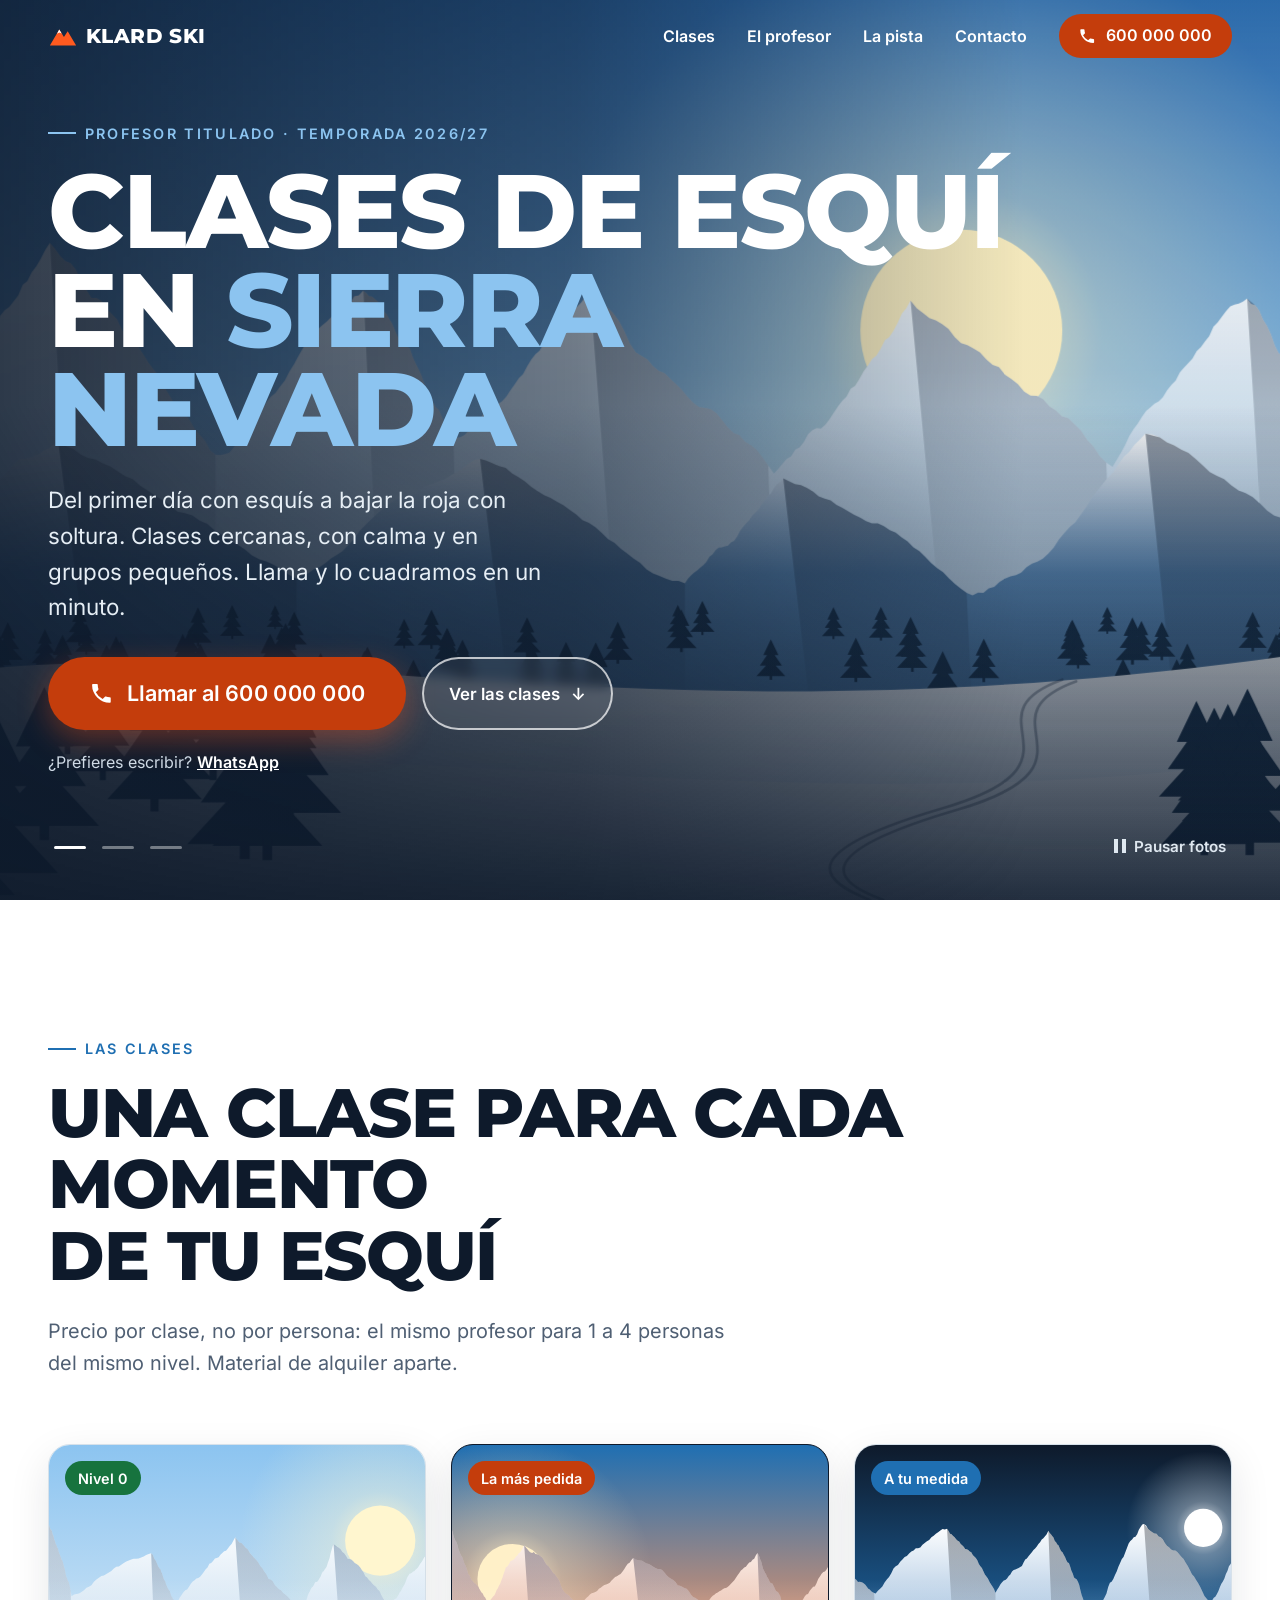
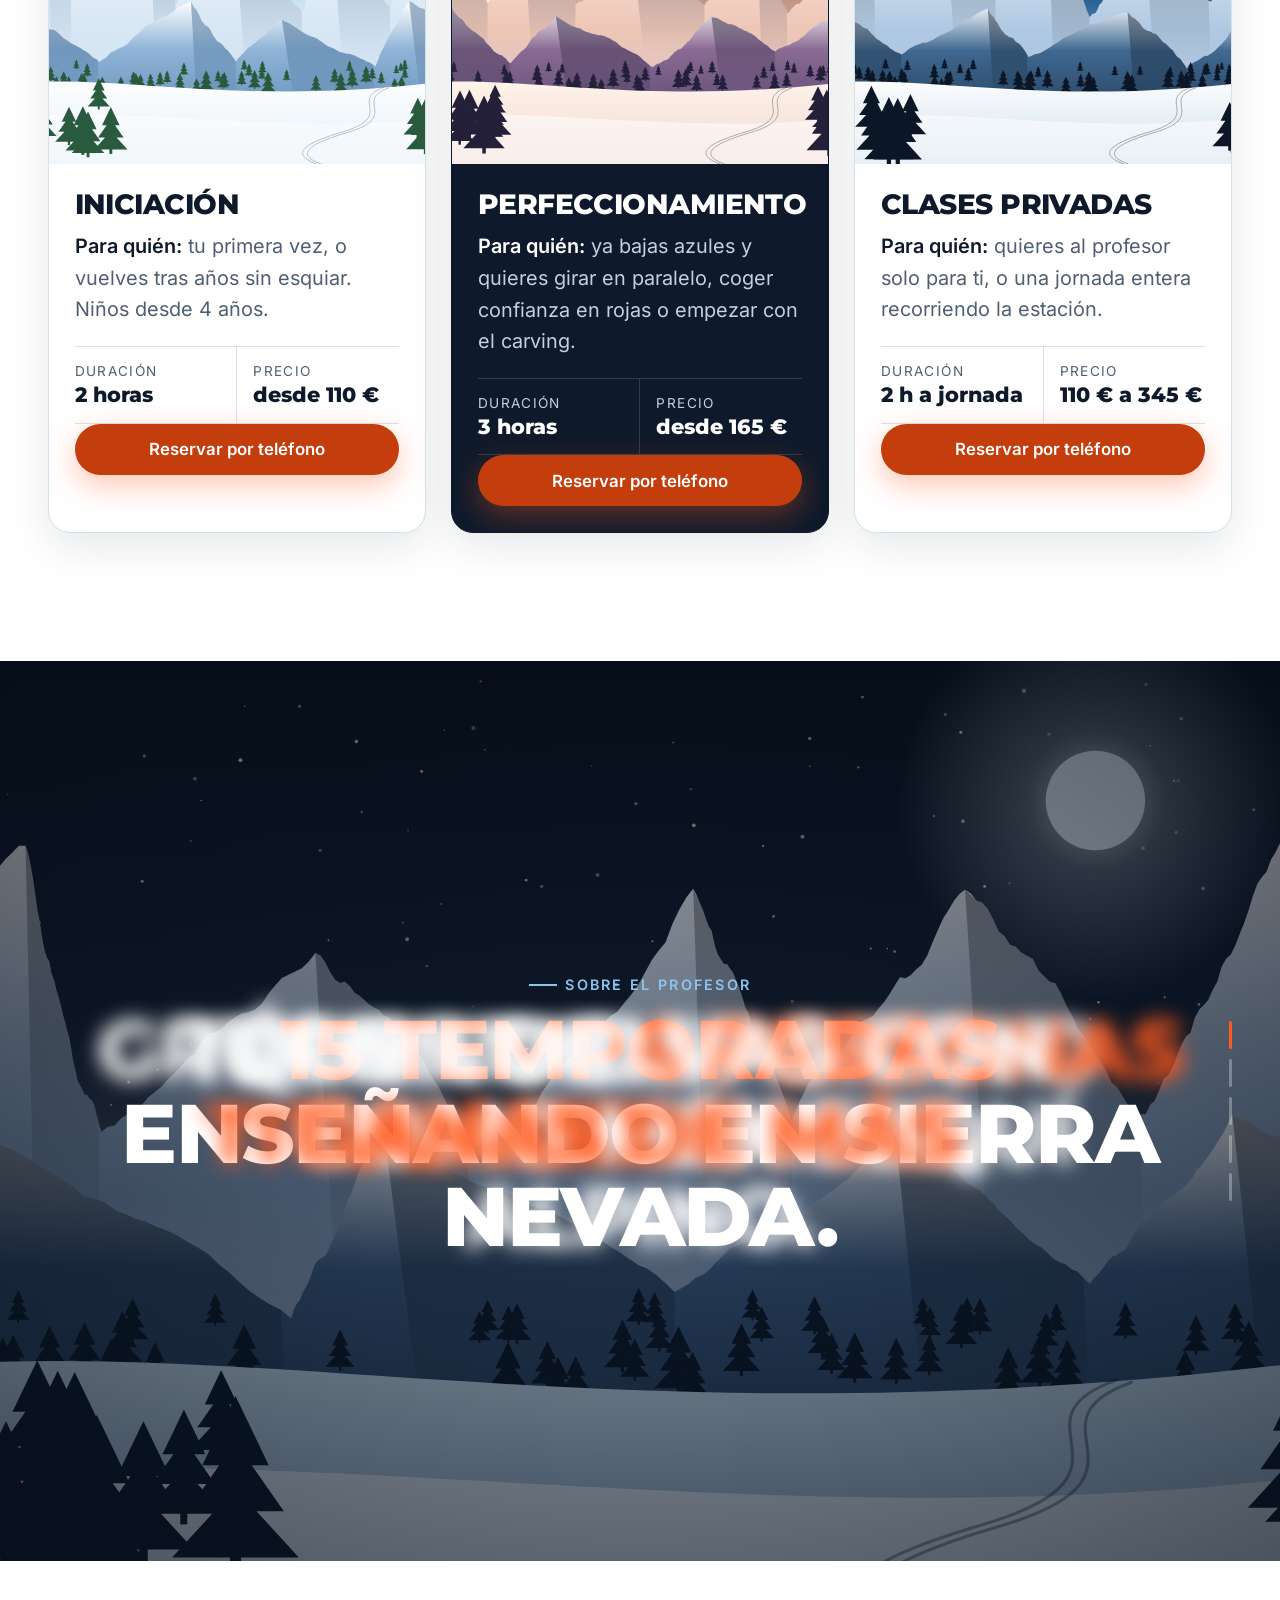
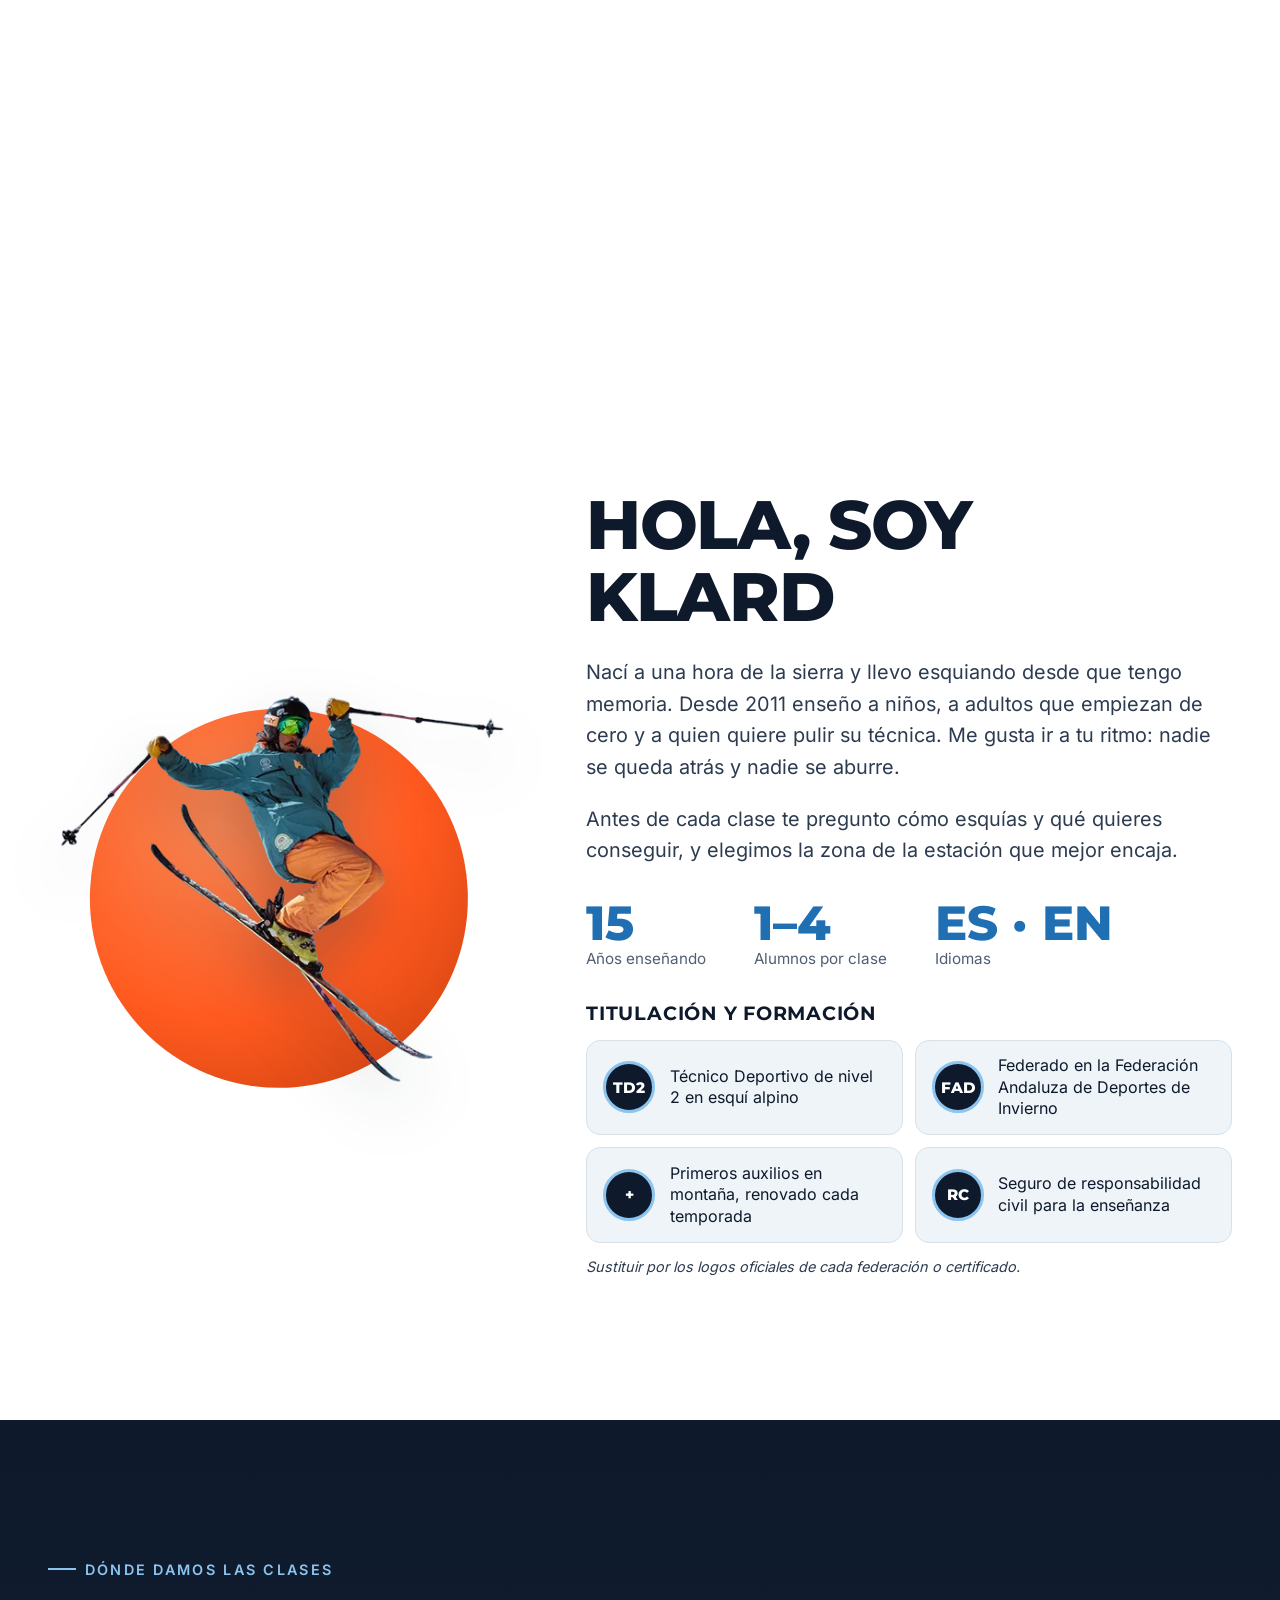
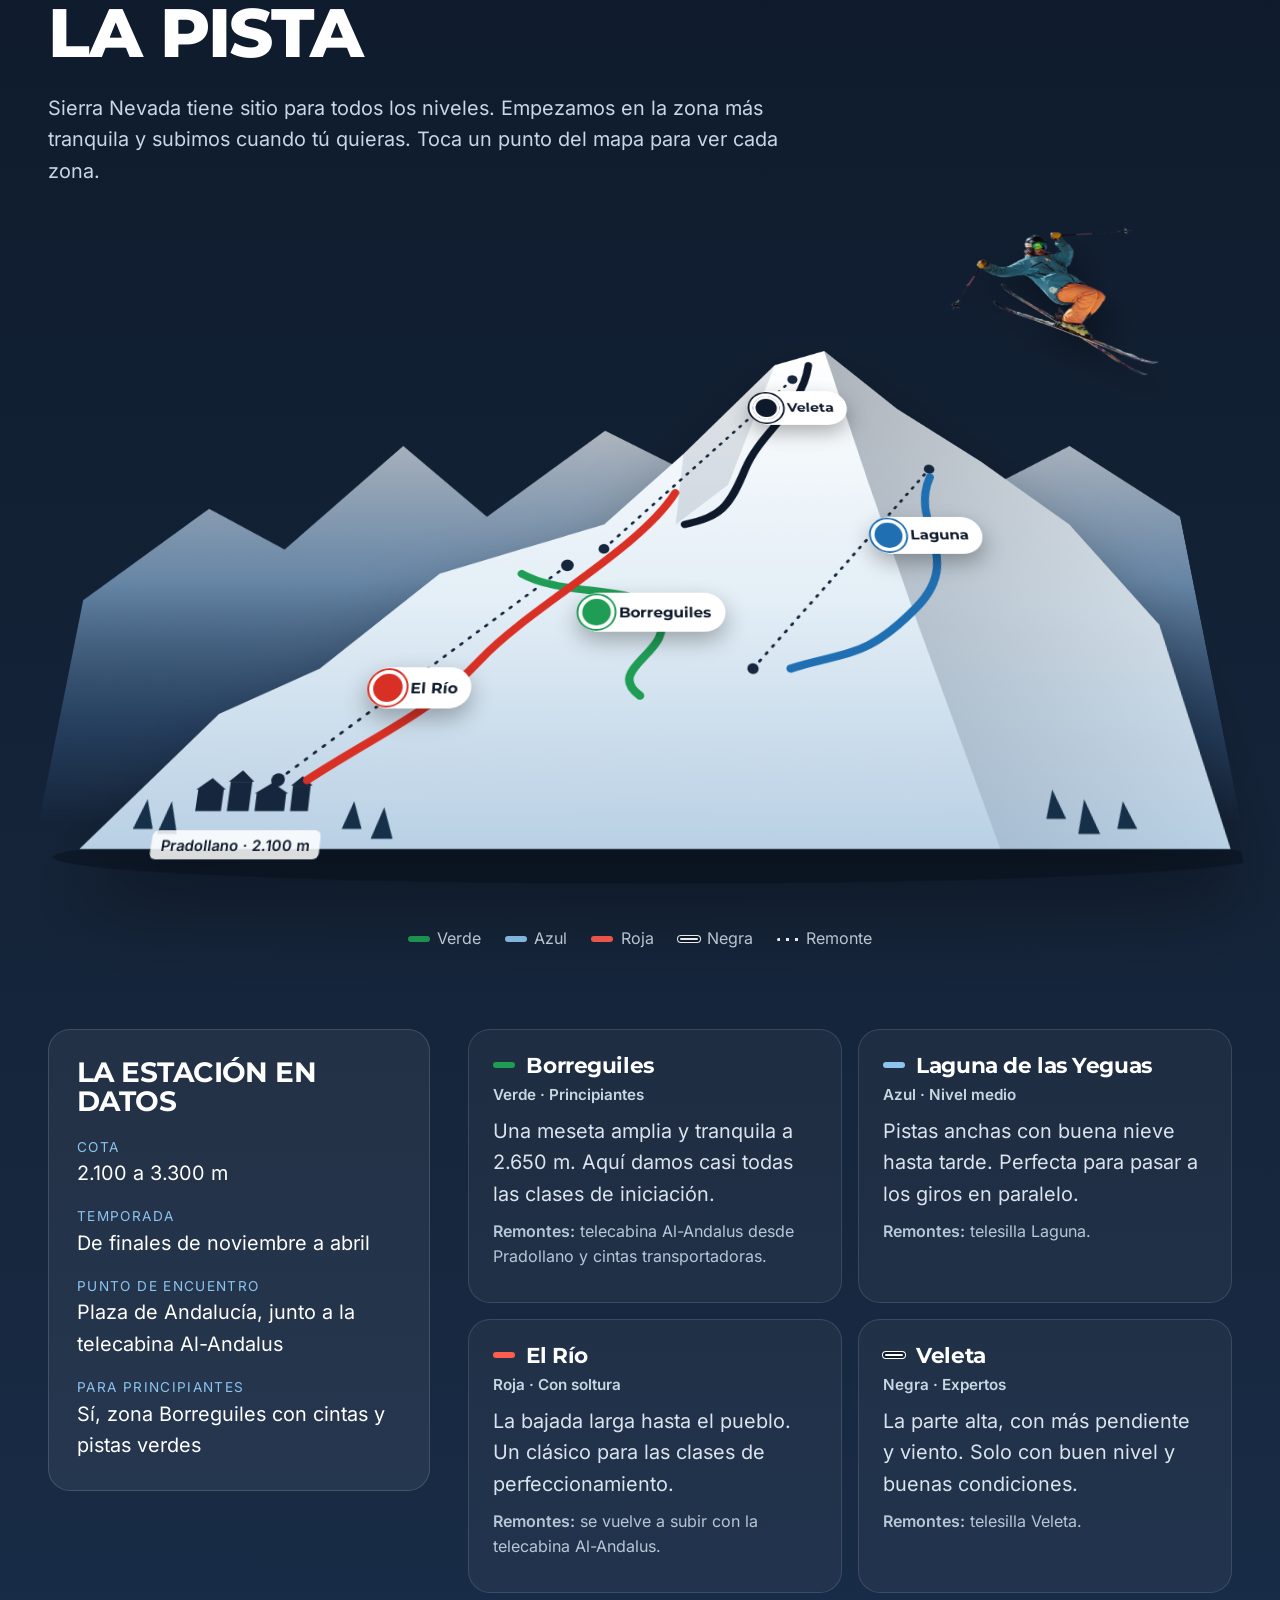
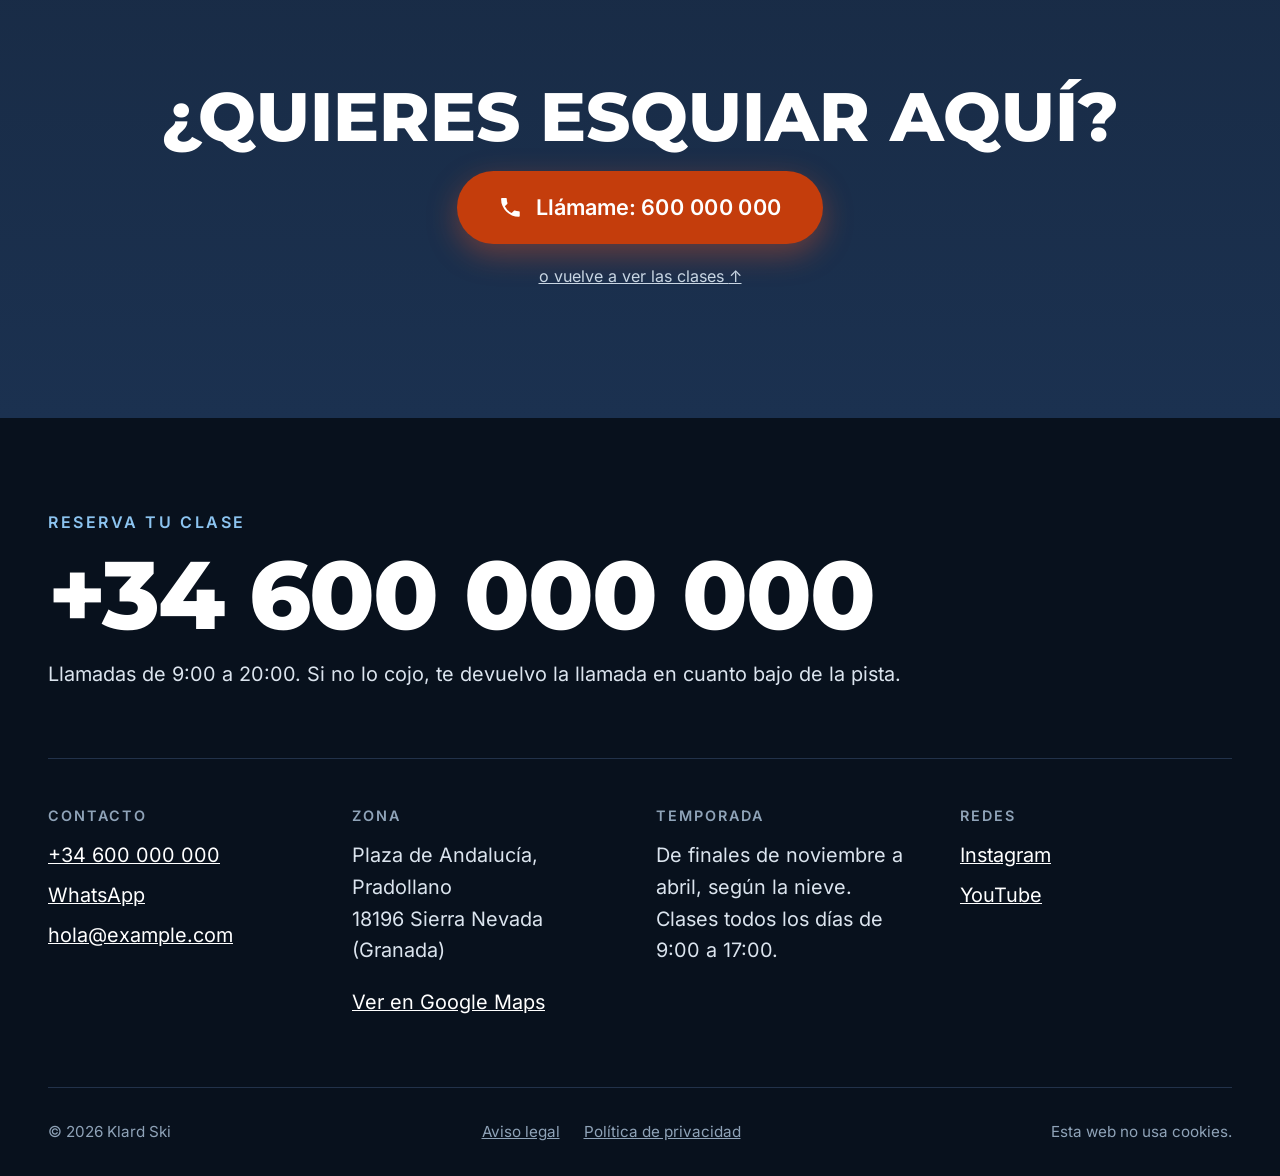
==== index.html @ 8935d8c3 "Primera versión de la web estática de Klard Ski Portada con carrusel y llamada, tres tarjetas de cla" ====
<!doctype html>
<html lang="es">
<head>
	<meta charset="utf-8">
	<meta name="viewport" content="width=device-width, initial-scale=1">
	<title>Klard Ski · Clases de esquí en Sierra Nevada</title>
	<meta name="description" content="Clases de esquí en Sierra Nevada para principiantes, perfeccionamiento y clases privadas. Reserva por teléfono.">
	<meta name="theme-color" content="#0e1a2b">
	<link rel="preload" href="assets/fonts/montserrat-latin-800-normal.woff2" as="font" type="font/woff2" crossorigin>
	<link rel="preload" href="assets/fonts/inter-latin-400-normal.woff2" as="font" type="font/woff2" crossorigin>
	<link rel="stylesheet" href="assets/css/styles.css">
	<link rel="icon" href="assets/img/favicon.svg" type="image/svg+xml">
	<script>document.documentElement.classList.add('js');</script>
</head>
<body>
<a class="skip" href="#contenido">Saltar al contenido</a>

<!--
	DATOS DE RELLENO: el teléfono +34 600 000 000, el email, el nombre del
	profesor, las certificaciones, los horarios y los datos de las pistas son
	provisionales. Están señalados con «relleno» en el README.
-->

<header class="cabecera" data-cabecera>
	<div class="cabecera__in">
		<a class="logo" href="#inicio" aria-label="Klard Ski, ir al inicio">
			<svg class="logo__icono" viewBox="0 0 32 32" aria-hidden="true"><path d="M2 26 12 9l5 8 4-6 9 15Z" fill="currentColor"/><path d="m12 9 2.6 4.4-2.6-1.2-2.4 1.4Z" fill="#fff"/></svg>
			<span>Klard Ski</span>
		</a>
		<nav class="menu" aria-label="Principal">
			<ul>
				<li><a href="#clases">Clases</a></li>
				<li><a href="#profesor">El profesor</a></li>
				<li><a href="#pista">La pista</a></li>
				<li><a href="#contacto">Contacto</a></li>
			</ul>
		</nav>
		<a class="boton boton--llamar boton--peque" href="tel:+34600000000">
			<svg class="icono" viewBox="0 0 24 24" aria-hidden="true"><path d="M6.6 10.8a15.1 15.1 0 0 0 6.6 6.6l2.2-2.2c.3-.3.7-.4 1-.2 1.1.4 2.3.6 3.6.6.6 0 1 .4 1 1V20c0 .6-.4 1-1 1A17 17 0 0 1 3 4c0-.6.4-1 1-1h3.5c.6 0 1 .4 1 1 0 1.3.2 2.5.6 3.6.1.3 0 .7-.2 1Z" fill="currentColor"/></svg>
			<span class="solo-escritorio">600 000 000</span><span class="solo-movil">Llamar</span>
		</a>
	</div>
</header>

<main id="contenido">

	<!-- 1. PORTADA -->
	<section class="hero" id="inicio" aria-labelledby="hero-titulo">
		<div class="hero__fondo" data-carrusel>
			<!-- Sustituir por fotos reales (o un <video autoplay muted loop playsinline>) -->
			<figure class="hero__slide es-activa">
				<img src="assets/img/hero-manana.svg" alt="Ilustración: pistas nevadas por la mañana con el sol sobre las cumbres" fetchpriority="high">
			</figure>
			<figure class="hero__slide">
				<img src="assets/img/hero-mediodia.svg" alt="Ilustración: la estación a mediodía con el cielo despejado" loading="lazy">
			</figure>
			<figure class="hero__slide">
				<img src="assets/img/hero-tarde.svg" alt="Ilustración: atardecer rosado sobre la sierra" loading="lazy">
			</figure>
		</div>
		<div class="hero__velo" aria-hidden="true"></div>

		<div class="hero__contenido envoltura">
			<p class="antetitulo antetitulo--claro">Profesor titulado · Temporada 2026/27</p>
			<h1 id="hero-titulo" class="hero__titulo">Clases de esquí<br>en <em>Sierra Nevada</em></h1>
			<p class="hero__entradilla">Del primer día con esquís a bajar la roja con soltura. Clases cercanas, con calma y en grupos pequeños. Llama y lo cuadramos en un minuto.</p>
			<div class="hero__acciones">
				<a class="boton boton--llamar boton--grande" href="tel:+34600000000">
					<svg class="icono" viewBox="0 0 24 24" aria-hidden="true"><path d="M6.6 10.8a15.1 15.1 0 0 0 6.6 6.6l2.2-2.2c.3-.3.7-.4 1-.2 1.1.4 2.3.6 3.6.6.6 0 1 .4 1 1V20c0 .6-.4 1-1 1A17 17 0 0 1 3 4c0-.6.4-1 1-1h3.5c.6 0 1 .4 1 1 0 1.3.2 2.5.6 3.6.1.3 0 .7-.2 1Z" fill="currentColor"/></svg>
					<span>Llamar al <strong>600 000 000</strong></span>
				</a>
				<a class="boton boton--fantasma" href="#clases">Ver las clases <span aria-hidden="true">↓</span></a>
			</div>
			<p class="hero__nota">¿Prefieres escribir? <a href="https://wa.me/34600000000">WhatsApp</a></p>
		</div>

		<div class="hero__controles envoltura">
			<div class="puntos" role="group" aria-label="Fotos de la portada">
				<button type="button" class="punto es-activo" aria-label="Foto 1" aria-current="true"></button>
				<button type="button" class="punto" aria-label="Foto 2"></button>
				<button type="button" class="punto" aria-label="Foto 3"></button>
			</div>
			<button type="button" class="pausa" data-pausa aria-pressed="false">
				<span class="pausa__icono" aria-hidden="true"></span><span class="pausa__texto">Pausar fotos</span>
			</button>
		</div>
	</section>

	<!-- 2. LAS CLASES -->
	<section class="clases" id="clases" aria-labelledby="clases-titulo">
		<div class="envoltura">
			<div class="clases__cabecera aparece">
				<p class="antetitulo">Las clases</p>
				<h2 id="clases-titulo" class="titulo-seccion">Una clase para cada momento<br>de tu esquí</h2>
				<p class="clases__intro">Precio por clase, no por persona: el mismo profesor para 1 a 4 personas del mismo nivel. Material de alquiler aparte.</p>
			</div>

			<ul class="tarjetas" role="list">
				<li class="tarjeta aparece">
					<div class="tarjeta__imagen">
						<img src="assets/img/clase-iniciacion.svg" alt="Ilustración: pendiente suave con mucha nieve, ideal para empezar" loading="lazy" width="1600" height="1000">
						<span class="chip chip--verde">Nivel 0</span>
					</div>
					<div class="tarjeta__cuerpo">
						<h3>Iniciación</h3>
						<p class="tarjeta__para"><strong>Para quién:</strong> tu primera vez, o vuelves tras años sin esquiar. Niños desde 4 años.</p>
						<ul class="tarjeta__datos" role="list">
							<li><span>Duración</span><strong>2 horas</strong></li>
							<li><span>Precio</span><strong>desde 110 €</strong></li>
						</ul>
						<a class="boton boton--llamar boton--bloque" href="tel:+34600000000">Reservar por teléfono</a>
					</div>
				</li>
				<li class="tarjeta tarjeta--destacada aparece">
					<div class="tarjeta__imagen">
						<img src="assets/img/clase-perfeccionamiento.svg" alt="Ilustración: cumbres al atardecer y una huella de esquí en curvas" loading="lazy" width="1600" height="1000">
						<span class="chip chip--naranja">La más pedida</span>
					</div>
					<div class="tarjeta__cuerpo">
						<h3>Perfeccionamiento</h3>
						<p class="tarjeta__para"><strong>Para quién:</strong> ya bajas azules y quieres girar en paralelo, coger confianza en rojas o empezar con el carving.</p>
						<ul class="tarjeta__datos" role="list">
							<li><span>Duración</span><strong>3 horas</strong></li>
							<li><span>Precio</span><strong>desde 165 €</strong></li>
						</ul>
						<a class="boton boton--llamar boton--bloque" href="tel:+34600000000">Reservar por teléfono</a>
					</div>
				</li>
				<li class="tarjeta aparece">
					<div class="tarjeta__imagen">
						<img src="assets/img/clase-privada.svg" alt="Ilustración: montañas azules con cielo despejado" loading="lazy" width="1600" height="1000">
						<span class="chip chip--azul">A tu medida</span>
					</div>
					<div class="tarjeta__cuerpo">
						<h3>Clases privadas</h3>
						<p class="tarjeta__para"><strong>Para quién:</strong> quieres al profesor solo para ti, o una jornada entera recorriendo la estación.</p>
						<ul class="tarjeta__datos" role="list">
							<li><span>Duración</span><strong>2 h a jornada</strong></li>
							<li><span>Precio</span><strong>110 € a 345 €</strong></li>
						</ul>
						<a class="boton boton--llamar boton--bloque" href="tel:+34600000000">Reservar por teléfono</a>
					</div>
				</li>
			</ul>
		</div>
	</section>

	<!-- 3. SOBRE EL PROFESOR: fondo fijo y frases que cambian al hacer scroll -->
	<section class="profesor" id="profesor" aria-labelledby="profesor-titulo">
		<div class="lema" data-lema>
			<div class="lema__fijo">
				<div class="lema__fondo" aria-hidden="true"></div>
				<div class="lema__centro">
					<h2 id="profesor-titulo" class="antetitulo antetitulo--claro">Sobre el profesor</h2>
					<ol class="lema__frases" role="list">
						<li class="lema__frase es-activa"><span>15 temporadas</span> enseñando en Sierra Nevada.</li>
						<li class="lema__frase">Técnico Deportivo <span>titulado</span> en esquí alpino.</li>
						<li class="lema__frase">La <span>seguridad</span> va siempre primero.</li>
						<li class="lema__frase">Grupos de <span>4 personas</span> como máximo.</li>
						<li class="lema__frase">Que vuelvas con <span>ganas de más</span>.</li>
					</ol>
				</div>
				<div class="lema__progreso" aria-hidden="true"><span></span><span></span><span></span><span></span><span></span></div>
			</div>
		</div>

		<div class="ficha envoltura">
			<div class="ficha__foto aparece">
				<div class="ficha__disco" aria-hidden="true"></div>
				<img src="assets/img/klard-salto.webp" alt="Klard saltando con los esquís cruzados, con chaqueta verde y pantalón naranja" width="500" height="424" loading="lazy">
			</div>
			<div class="ficha__texto aparece">
				<h3 class="ficha__titulo">Hola, soy Klard</h3>
				<p>Nací a una hora de la sierra y llevo esquiando desde que tengo memoria. Desde 2011 enseño a niños, a adultos que empiezan de cero y a quien quiere pulir su técnica. Me gusta ir a tu ritmo: nadie se queda atrás y nadie se aburre.</p>
				<p>Antes de cada clase te pregunto cómo esquías y qué quieres conseguir, y elegimos la zona de la estación que mejor encaja.</p>
				<dl class="ficha__cifras">
					<div><dt>Años enseñando</dt><dd>15</dd></div>
					<div><dt>Alumnos por clase</dt><dd>1–4</dd></div>
					<div><dt>Idiomas</dt><dd>ES · EN</dd></div>
				</dl>
				<h4 class="ficha__subtitulo">Titulación y formación</h4>
				<ul class="sellos" role="list">
					<li class="sello"><span class="sello__marca" aria-hidden="true">TD2</span><span>Técnico Deportivo de nivel 2 en esquí alpino</span></li>
					<li class="sello"><span class="sello__marca" aria-hidden="true">FAD</span><span>Federado en la Federación Andaluza de Deportes de Invierno</span></li>
					<li class="sello"><span class="sello__marca" aria-hidden="true">+</span><span>Primeros auxilios en montaña, renovado cada temporada</span></li>
					<li class="sello"><span class="sello__marca" aria-hidden="true">RC</span><span>Seguro de responsabilidad civil para la enseñanza</span></li>
				</ul>
				<p class="ficha__nota">Sustituir por los logos oficiales de cada federación o certificado.</p>
			</div>
		</div>
	</section>

	<!-- 4. LA PISTA: mapa pseudo-3D + la misma información en texto -->
	<section class="pista" id="pista" aria-labelledby="pista-titulo">
		<div class="envoltura">
			<div class="pista__cabecera aparece">
				<p class="antetitulo antetitulo--claro">Dónde damos las clases</p>
				<h2 id="pista-titulo" class="titulo-seccion">La pista</h2>
				<p class="pista__intro">Sierra Nevada tiene sitio para todos los niveles. Empezamos en la zona más tranquila y subimos cuando tú quieras. Toca un punto del mapa para ver cada zona.</p>
			</div>

			<div class="mapa" data-mapa>
				<div class="mapa__escena" data-escena>
					<svg class="mapa__capa mapa__capa--fondo" viewBox="0 0 1200 700" aria-hidden="true" preserveAspectRatio="xMidYMid meet">
						<defs>
							<linearGradient id="mf-lejos" x1="0" y1="0" x2="0" y2="1"><stop offset="0" stop-color="#fff"/><stop offset=".45" stop-color="#8cb2d6"/><stop offset=".8" stop-color="#3b6390" stop-opacity=".6"/><stop offset="1" stop-color="#3b6390" stop-opacity="0"/></linearGradient>
						</defs>
						<path d="M0 360 L120 250 L210 300 L330 170 L430 260 L560 150 L700 230 L860 120 L980 230 L1090 170 L1200 260 L1200 600 L0 600 Z" fill="url(#mf-lejos)" opacity=".7"/>
					</svg>

					<svg class="mapa__capa mapa__capa--monte" viewBox="0 0 1200 700" aria-hidden="true" preserveAspectRatio="xMidYMid meet">
						<defs>
							<linearGradient id="m-nieve" x1="0" y1="0" x2="0" y2="1"><stop offset="0" stop-color="#ffffff"/><stop offset=".55" stop-color="#e3eef6"/><stop offset="1" stop-color="#b9d0e4"/></linearGradient>
							<linearGradient id="m-sombra" x1="0" y1="0" x2="1" y2="1"><stop offset="0" stop-color="#16263c" stop-opacity=".35"/><stop offset="1" stop-color="#16263c" stop-opacity="0"/></linearGradient>
						</defs>
						<ellipse cx="615" cy="668" rx="600" ry="26" fill="#060d18" opacity=".45"/>
						<!-- Macizo principal: el Veleta arriba, Pradollano abajo a la izquierda -->
						<path d="M40 660 L160 520 L260 470 L380 360 L470 330 L560 300 L650 210 L760 90 L820 70 L900 150 L990 220 L1080 300 L1160 420 L1190 660 Z" fill="url(#m-nieve)"/>
						<path d="M820 70 L900 150 L990 220 L1080 300 L1160 420 L1190 660 L960 660 L900 420 L860 250 Z" fill="url(#m-sombra)"/>
						<path d="M760 90 L700 250 L640 300 L650 210 Z" fill="#16263c" opacity=".12"/>
						<!-- Pueblo -->
						<g fill="#16263c">
							<rect x="150" y="600" width="26" height="22"/><rect x="182" y="592" width="22" height="30"/><rect x="210" y="604" width="30" height="18"/><rect x="246" y="596" width="18" height="26"/>
							<path d="M148 600 163 588 178 600Z M180 592 193 580 206 592Z M208 604 225 593 242 604Z M244 596 255 586 266 596Z"/>
						</g>
						<!-- Árboles -->
						<g fill="#173049">
							<path d="M90 640 100 610 110 640Z M115 645 125 612 135 645Z M300 640 310 612 320 640Z M330 650 341 618 352 650Z M1010 630 1020 600 1030 630Z M1040 645 1051 610 1062 645Z M1080 640 1090 612 1100 640Z"/>
						</g>
						<!-- Remontes: líneas discontinuas -->
						<g class="remonte" fill="none" stroke="#16263c" stroke-width="3" stroke-dasharray="2 9" stroke-linecap="round">
							<path d="M230 590 L520 350"/>
							<path d="M560 330 L780 110"/>
							<path d="M720 470 L930 230"/>
						</g>
						<g fill="#16263c"><circle cx="230" cy="590" r="7"/><circle cx="520" cy="350" r="7"/><circle cx="560" cy="330" r="6"/><circle cx="780" cy="110" r="6"/><circle cx="720" cy="470" r="6"/><circle cx="930" cy="230" r="6"/></g>
						<!-- Pistas -->
						<g fill="none" stroke-linecap="round" stroke-linejoin="round" stroke-width="9">
							<path class="trazo" data-zona="borreguiles" stroke="#1f9d55" d="M470 360 C 520 390, 600 370, 620 410 S 560 470, 600 500"/>
							<path class="trazo" data-zona="laguna" stroke="#1f6fb2" d="M930 240 C 900 300, 960 340, 900 400 S 820 450, 760 470"/>
							<path class="trazo" data-zona="rio" stroke="#d93025" d="M640 260 C 600 330, 480 400, 430 460 S 330 540, 260 590"/>
							<path class="trazo" data-zona="veleta" stroke="#0e1a2b" d="M800 90 C 790 150, 740 180, 720 230 S 690 290, 650 300"/>
						</g>
					</svg>

					<div class="mapa__capa mapa__capa--pines">
						<button type="button" class="pin pin--verde" style="--x:51%;--y:60%" data-zona="borreguiles" aria-controls="zona-borreguiles"><span class="pin__punto" aria-hidden="true"></span><span class="pin__nombre">Borreguiles</span></button>
						<button type="button" class="pin pin--azul" style="--x:76%;--y:47%" data-zona="laguna" aria-controls="zona-laguna"><span class="pin__punto" aria-hidden="true"></span><span class="pin__nombre">Laguna</span></button>
						<button type="button" class="pin pin--roja" style="--x:31%;--y:72%" data-zona="rio" aria-controls="zona-rio"><span class="pin__punto" aria-hidden="true"></span><span class="pin__nombre">El Río</span></button>
						<button type="button" class="pin pin--negra" style="--x:65%;--y:24%" data-zona="veleta" aria-controls="zona-veleta"><span class="pin__punto" aria-hidden="true"></span><span class="pin__nombre">Veleta</span></button>
						<span class="mapa__pueblo" style="--x:17%;--y:93%">Pradollano · 2.100 m</span>
					</div>

					<img class="mapa__capa mapa__klard" src="assets/img/klard-salto.webp" alt="" aria-hidden="true" width="500" height="424" loading="lazy">
				</div>
				<p class="mapa__leyenda" aria-hidden="true">
					<span><i class="l l--verde"></i>Verde</span><span><i class="l l--azul"></i>Azul</span><span><i class="l l--roja"></i>Roja</span><span><i class="l l--negra"></i>Negra</span><span><i class="l l--remonte"></i>Remonte</span>
				</p>
			</div>

			<div class="zonas">
				<div class="zonas__general aparece">
					<h3>La estación en datos</h3>
					<dl>
						<div><dt>Cota</dt><dd>2.100 a 3.300 m</dd></div>
						<div><dt>Temporada</dt><dd>De finales de noviembre a abril</dd></div>
						<div><dt>Punto de encuentro</dt><dd>Plaza de Andalucía, junto a la telecabina Al-Andalus</dd></div>
						<div><dt>Para principiantes</dt><dd>Sí, zona Borreguiles con cintas y pistas verdes</dd></div>
					</dl>
				</div>
				<ul class="zonas__lista" role="list">
					<li class="zona aparece" id="zona-borreguiles" data-zona="borreguiles">
						<h3><i class="l l--verde" aria-hidden="true"></i>Borreguiles <span class="zona__nivel">Verde · Principiantes</span></h3>
						<p>Una meseta amplia y tranquila a 2.650 m. Aquí damos casi todas las clases de iniciación.</p>
						<p class="zona__remonte"><strong>Remontes:</strong> telecabina Al-Andalus desde Pradollano y cintas transportadoras.</p>
					</li>
					<li class="zona aparece" id="zona-laguna" data-zona="laguna">
						<h3><i class="l l--azul" aria-hidden="true"></i>Laguna de las Yeguas <span class="zona__nivel">Azul · Nivel medio</span></h3>
						<p>Pistas anchas con buena nieve hasta tarde. Perfecta para pasar a los giros en paralelo.</p>
						<p class="zona__remonte"><strong>Remontes:</strong> telesilla Laguna.</p>
					</li>
					<li class="zona aparece" id="zona-rio" data-zona="rio">
						<h3><i class="l l--roja" aria-hidden="true"></i>El Río <span class="zona__nivel">Roja · Con soltura</span></h3>
						<p>La bajada larga hasta el pueblo. Un clásico para las clases de perfeccionamiento.</p>
						<p class="zona__remonte"><strong>Remontes:</strong> se vuelve a subir con la telecabina Al-Andalus.</p>
					</li>
					<li class="zona aparece" id="zona-veleta" data-zona="veleta">
						<h3><i class="l l--negra" aria-hidden="true"></i>Veleta <span class="zona__nivel">Negra · Expertos</span></h3>
						<p>La parte alta, con más pendiente y viento. Solo con buen nivel y buenas condiciones.</p>
						<p class="zona__remonte"><strong>Remontes:</strong> telesilla Veleta.</p>
					</li>
				</ul>
			</div>

			<div class="pista__cta aparece">
				<p class="pista__cta-titulo">¿Quieres esquiar aquí?</p>
				<a class="boton boton--llamar boton--grande" href="tel:+34600000000">
					<svg class="icono" viewBox="0 0 24 24" aria-hidden="true"><path d="M6.6 10.8a15.1 15.1 0 0 0 6.6 6.6l2.2-2.2c.3-.3.7-.4 1-.2 1.1.4 2.3.6 3.6.6.6 0 1 .4 1 1V20c0 .6-.4 1-1 1A17 17 0 0 1 3 4c0-.6.4-1 1-1h3.5c.6 0 1 .4 1 1 0 1.3.2 2.5.6 3.6.1.3 0 .7-.2 1Z" fill="currentColor"/></svg>
					<span>Llámame: <strong>600 000 000</strong></span>
				</a>
				<a class="pista__arriba" href="#clases">o vuelve a ver las clases <span aria-hidden="true">↑</span></a>
			</div>
		</div>
	</section>
</main>

<!-- 5. PIE -->
<footer class="pie" id="contacto">
	<div class="envoltura">
		<div class="pie__llamada">
			<h2 class="pie__titulo">Reserva tu clase</h2>
			<a class="pie__telefono" href="tel:+34600000000">+34 600 000 000</a>
			<p>Llamadas de 9:00 a 20:00. Si no lo cojo, te devuelvo la llamada en cuanto bajo de la pista.</p>
		</div>
		<div class="pie__columnas">
			<div>
				<h2 class="pie__h">Contacto</h2>
				<ul role="list">
					<li><a href="tel:+34600000000">+34 600 000 000</a></li>
					<li><a href="https://wa.me/34600000000">WhatsApp</a></li>
					<li><a href="mailto:hola@example.com">hola@example.com</a></li>
				</ul>
			</div>
			<div>
				<h2 class="pie__h">Zona</h2>
				<p>Plaza de Andalucía, Pradollano<br>18196 Sierra Nevada (Granada)</p>
				<p><a href="https://www.google.com/maps/search/?api=1&amp;query=Plaza+de+Andalucia+Pradollano+Sierra+Nevada">Ver en Google Maps</a></p>
			</div>
			<div>
				<h2 class="pie__h">Temporada</h2>
				<p>De finales de noviembre a abril, según la nieve.<br>Clases todos los días de 9:00 a 17:00.</p>
			</div>
			<div>
				<h2 class="pie__h">Redes</h2>
				<ul role="list">
					<li><a href="https://www.instagram.com/">Instagram</a></li>
					<li><a href="https://www.youtube.com/">YouTube</a></li>
				</ul>
			</div>
		</div>
		<div class="pie__legal">
			<p>© 2026 Klard Ski</p>
			<ul role="list">
				<li><a href="aviso-legal.html">Aviso legal</a></li>
				<li><a href="privacidad.html">Política de privacidad</a></li>
			</ul>
			<p>Esta web no usa cookies.</p>
		</div>
	</div>
</footer>

<!-- Botón fijo de llamada en móvil -->
<a class="barra-llamar" href="tel:+34600000000" data-barra>
	<svg class="icono" viewBox="0 0 24 24" aria-hidden="true"><path d="M6.6 10.8a15.1 15.1 0 0 0 6.6 6.6l2.2-2.2c.3-.3.7-.4 1-.2 1.1.4 2.3.6 3.6.6.6 0 1 .4 1 1V20c0 .6-.4 1-1 1A17 17 0 0 1 3 4c0-.6.4-1 1-1h3.5c.6 0 1 .4 1 1 0 1.3.2 2.5.6 3.6.1.3 0 .7-.2 1Z" fill="currentColor"/></svg>
	Llamar para reservar
</a>

<script src="assets/js/main.js" defer></script>
</body>
</html>
---- assets/css/styles.css ----
/* Klard Ski · estilos de la web estática */

@font-face { font-family: "Montserrat"; font-weight: 700; font-display: swap; src: url("../fonts/montserrat-latin-700-normal.woff2") format("woff2"); }
@font-face { font-family: "Montserrat"; font-weight: 800; font-display: swap; src: url("../fonts/montserrat-latin-800-normal.woff2") format("woff2"); }
@font-face { font-family: "Inter"; font-weight: 400; font-display: swap; src: url("../fonts/inter-latin-400-normal.woff2") format("woff2"); }
@font-face { font-family: "Inter"; font-weight: 600; font-display: swap; src: url("../fonts/inter-latin-600-normal.woff2") format("woff2"); }

:root {
	/* Paleta heredada del tema anterior */
	--c-ink: #0e1a2b;
	--c-ink-2: #16263c;
	--c-snow: #fff;
	--c-ice: #eef4f8;
	--c-glacier: #1f6fb2;
	--c-glacier-light: #8cc4f0;
	--c-energy: #ff5a1f;
	--c-energy-dark: #c43d0c; /* más oscuro para texto blanco con contraste AA */
	--c-muted: #4f5f73;
	--c-line: #d6e1ea;

	--f-head: "Montserrat", system-ui, sans-serif;
	--f-body: "Inter", system-ui, -apple-system, "Segoe UI", sans-serif;

	--fs-body: clamp(1.125rem, 1.08rem + 0.2vw, 1.25rem); /* 18px mínimo */
	--fs-sm: 1rem;
	--fs-h3: clamp(1.4rem, 1.2rem + 0.8vw, 1.75rem);
	--fs-h2: clamp(2.2rem, 1.4rem + 3.6vw, 4.5rem);
	--fs-h1: clamp(2.8rem, 1.4rem + 6.4vw, 7.25rem);

	--radio: 22px;
	--sombra: 0 14px 40px rgb(14 26 43 / 0.1);
	--sombra-g: 0 30px 70px rgb(14 26 43 / 0.22);
	--ease: cubic-bezier(0.2, 0.7, 0.2, 1);
	--cab-h: 72px;
	--margen: clamp(16px, 4vw, 48px);
}

*, *::before, *::after { box-sizing: border-box; }
html { -webkit-text-size-adjust: 100%; scroll-behavior: smooth; scroll-padding-top: var(--cab-h); }
body {
	margin: 0;
	font-family: var(--f-body);
	font-size: var(--fs-body);
	line-height: 1.6;
	color: var(--c-ink);
	background: var(--c-snow);
	-webkit-font-smoothing: antialiased;
}
img, svg { display: block; max-width: 100%; }
a { color: inherit; }
h1, h2, h3, h4 { font-family: var(--f-head); line-height: 1.05; margin: 0; letter-spacing: -0.02em; }
p { margin: 0 0 1em; }
ul[role="list"], ol[role="list"] { list-style: none; margin: 0; padding: 0; }
:focus-visible { outline: 3px solid var(--c-energy); outline-offset: 3px; border-radius: 4px; }

.envoltura { width: 100%; max-width: 1320px; margin-inline: auto; padding-inline: var(--margen); }
.skip { position: absolute; left: -9999px; top: 8px; z-index: 100; background: var(--c-ink); color: #fff; padding: 10px 16px; border-radius: 8px; }
.skip:focus { left: 8px; }
.icono { width: 1.15em; height: 1.15em; flex: none; }

.antetitulo {
	font-family: var(--f-body);
	font-size: 0.9rem;
	font-weight: 600;
	letter-spacing: 0.16em;
	text-transform: uppercase;
	color: var(--c-glacier);
	margin: 0 0 1rem;
	display: inline-flex;
	align-items: center;
	gap: 0.6em;
}
.antetitulo::before { content: ""; width: 28px; height: 2px; background: currentColor; }
.antetitulo--claro { color: var(--c-glacier-light); }
.titulo-seccion { font-size: var(--fs-h2); font-weight: 800; text-transform: uppercase; }

/* ---------- Botones ---------- */
.boton {
	--bg: var(--c-ink);
	display: inline-flex;
	align-items: center;
	justify-content: center;
	gap: 0.6em;
	min-height: 48px;
	padding: 0.8em 1.5em;
	border-radius: 999px;
	border: 2px solid transparent;
	background: var(--bg);
	color: #fff;
	font: 600 1.05rem/1.2 var(--f-body);
	text-decoration: none;
	transition: transform 0.25s var(--ease), background-color 0.25s, box-shadow 0.25s;
}
.boton:hover { transform: translateY(-2px); }
.boton--llamar { --bg: var(--c-energy-dark); box-shadow: 0 10px 30px rgb(255 90 31 / 0.35); }
.boton--llamar:hover { --bg: #a83207; }
.boton--grande { font-size: clamp(1.1rem, 1rem + 0.6vw, 1.35rem); padding: 1em 1.8em; }
.boton--grande strong { font-weight: 800; letter-spacing: 0.02em; }
.boton--peque { min-height: 44px; padding: 0.55em 1.1em; font-size: 1rem; box-shadow: none; }
.boton--fantasma { background: rgb(255 255 255 / 0.08); border-color: rgb(255 255 255 / 0.7); backdrop-filter: blur(6px); }
.boton--fantasma:hover { background: rgb(255 255 255 / 0.2); }
.boton--bloque { width: 100%; }
.solo-movil { display: none; }

/* ---------- Cabecera ---------- */
.cabecera {
	position: fixed;
	inset: 0 0 auto;
	z-index: 50;
	color: #fff;
	transition: background-color 0.35s, box-shadow 0.35s, color 0.35s;
}
.cabecera.es-solida { background: rgb(14 26 43 / 0.92); box-shadow: 0 1px 0 rgb(255 255 255 / 0.08); backdrop-filter: blur(12px); }
.cabecera__in { height: var(--cab-h); display: flex; align-items: center; gap: 2rem; max-width: 1320px; margin-inline: auto; padding-inline: var(--margen); }
.logo { display: inline-flex; align-items: center; gap: 0.5rem; font: 800 1.25rem/1 var(--f-head); text-transform: uppercase; letter-spacing: 0.02em; text-decoration: none; }
.logo__icono { width: 30px; height: 30px; color: var(--c-energy); }
.menu { margin-left: auto; }
.menu ul { display: flex; gap: 2rem; list-style: none; margin: 0; padding: 0; }
.menu a { text-decoration: none; font-weight: 600; font-size: 1rem; padding: 0.5em 0; background: linear-gradient(currentColor, currentColor) 0 100% / 0 2px no-repeat; transition: background-size 0.3s var(--ease); }
.menu a:hover { background-size: 100% 2px; }

/* ---------- 1. Portada ---------- */
.hero {
	position: relative;
	min-height: 100vh;
	min-height: 100svh;
	display: flex;
	flex-direction: column;
	justify-content: flex-end;
	color: #fff;
	overflow: hidden;
	background: var(--c-ink);
}
.hero__fondo, .hero__velo { position: absolute; inset: 0; }
.hero__slide { position: absolute; inset: 0; margin: 0; opacity: 0; transition: opacity 1.4s ease; }
.hero__slide img { width: 100%; height: 100%; object-fit: cover; transform: scale(1.12); }
.hero__slide.es-activa { opacity: 1; }
.hero__slide.es-activa img { animation: kenburns 9s linear forwards; }
@keyframes kenburns { from { transform: scale(1.12); } to { transform: scale(1.02) translateY(-1%); } }
/* Velo oscuro: el texto blanco nunca queda sobre nieve */
.hero__velo { background:
	linear-gradient(90deg, rgb(14 26 43 / 0.85) 0%, rgb(14 26 43 / 0.55) 45%, rgb(14 26 43 / 0.05) 80%),
	linear-gradient(0deg, rgb(14 26 43 / 0.9) 0%, rgb(14 26 43 / 0) 55%); }
.hero__contenido { position: relative; padding-top: calc(var(--cab-h) + 2rem); padding-bottom: 2rem; }
.hero__titulo { font-size: var(--fs-h1); font-weight: 800; text-transform: uppercase; line-height: 0.95; max-width: 14ch; margin-bottom: 1.5rem; }
.hero__titulo em { font-style: normal; color: var(--c-glacier-light); }
.hero__entradilla { font-size: clamp(1.15rem, 1rem + 0.5vw, 1.4rem); max-width: 36ch; color: #e6eef5; }
.hero__acciones { display: flex; flex-wrap: wrap; gap: 1rem; margin-top: 2rem; }
.hero__nota { margin-top: 1.25rem; font-size: 1rem; color: #cfdae5; }
.hero__nota a { color: #fff; font-weight: 600; }
.hero__controles { position: relative; display: flex; align-items: center; justify-content: space-between; padding-bottom: 2rem; }
.puntos { display: flex; gap: 0.25rem; }
.punto { width: 44px; height: 44px; padding: 0; border: 0; background: none; cursor: pointer; position: relative; }
.punto::after { content: ""; position: absolute; left: 6px; right: 6px; top: 50%; height: 3px; border-radius: 2px; background: rgb(255 255 255 / 0.4); transition: background-color 0.3s; }
.punto.es-activo::after { background: #fff; }
.pausa { display: inline-flex; align-items: center; gap: 0.5rem; min-height: 44px; border: 0; background: none; color: #dfe8f0; font: 600 0.95rem var(--f-body); cursor: pointer; }
.pausa__icono { width: 12px; height: 14px; border-inline: 4px solid currentColor; }
.pausa[aria-pressed="true"] .pausa__icono { border: 0; border-left: 12px solid currentColor; border-block: 7px solid transparent; width: 0; height: 0; }

/* ---------- 2. Clases ---------- */
.clases { padding-block: clamp(5rem, 10vw, 9rem); background: var(--c-snow); }
.clases__cabecera { max-width: 900px; margin-bottom: clamp(2.5rem, 5vw, 4rem); }
.clases__intro { color: var(--c-muted); max-width: 52ch; margin-top: 1.5rem; }
.tarjetas { display: grid; grid-template-columns: repeat(3, minmax(0, 1fr)); gap: clamp(1rem, 2vw, 1.75rem); align-items: stretch; }
.tarjeta {
	display: flex;
	flex-direction: column;
	background: var(--c-snow);
	border-radius: var(--radio);
	overflow: hidden;
	box-shadow: var(--sombra);
	border: 1px solid var(--c-line);
	transition: transform 0.45s var(--ease), box-shadow 0.45s var(--ease);
}
.tarjeta:hover { transform: translateY(-8px); box-shadow: var(--sombra-g); }
.tarjeta__imagen { position: relative; aspect-ratio: 4 / 3.4; overflow: hidden; }
.tarjeta__imagen img { width: 100%; height: 100%; object-fit: cover; transition: transform 0.9s var(--ease); }
.tarjeta:hover .tarjeta__imagen img { transform: scale(1.07); }
.chip { position: absolute; top: 1rem; left: 1rem; padding: 0.4em 0.9em; border-radius: 999px; font-size: 0.9rem; font-weight: 600; color: #fff; }
.chip--verde { background: #17733e; }
.chip--naranja { background: var(--c-energy-dark); }
.chip--azul { background: var(--c-glacier); }
.tarjeta__cuerpo { display: flex; flex-direction: column; flex: 1; padding: clamp(1.25rem, 2vw, 2rem); }
.tarjeta h3 { font-size: var(--fs-h3); font-weight: 800; text-transform: uppercase; margin-bottom: 0.75rem; }
.tarjeta__para { color: var(--c-muted); }
.tarjeta__para strong { color: var(--c-ink); }
.tarjeta__datos { display: grid; grid-template-columns: 1fr 1fr; gap: 1px; background: var(--c-line); border-block: 1px solid var(--c-line); margin: auto 0 1.5rem; }
.tarjeta__datos li { background: var(--c-snow); padding: 0.9rem 0; display: flex; flex-direction: column; }
.tarjeta__datos li + li { padding-left: 1rem; }
.tarjeta__datos span { font-size: 0.85rem; text-transform: uppercase; letter-spacing: 0.1em; color: var(--c-muted); }
.tarjeta__datos strong { font: 800 1.3rem/1.2 var(--f-head); }
.tarjeta--destacada { background: var(--c-ink); color: #fff; border-color: var(--c-ink); }
.tarjeta--destacada .tarjeta__para, .tarjeta--destacada .tarjeta__datos span { color: #c3d0dd; }
.tarjeta--destacada .tarjeta__para strong { color: #fff; }
.tarjeta--destacada .tarjeta__datos { background: #2a3b52; border-color: #2a3b52; }
.tarjeta--destacada .tarjeta__datos li { background: var(--c-ink); }

/* ---------- 3. Profesor: fondo fijo + frases ---------- */
.lema { position: relative; height: 500vh; }
.lema__fijo { position: sticky; top: 0; height: 100vh; height: 100svh; overflow: hidden; display: grid; place-items: center; color: #fff; }
.lema__fondo { position: absolute; inset: 0; background: url("../img/noche.svg") center 70% / cover no-repeat; transform: scale(var(--zoom, 1.15)); }
.lema__fondo::after { content: ""; position: absolute; inset: 0; background: radial-gradient(ellipse at center, rgb(6 13 24 / 0.35), rgb(6 13 24 / 0.7)); }
.lema__centro { position: relative; text-align: center; width: min(1100px, 100% - 2 * var(--margen)); }
.lema__frases { position: relative; display: grid; }
.lema__frase {
	grid-area: 1 / 1;
	font: 800 clamp(2.3rem, 1.2rem + 5vw, 5.75rem)/1 var(--f-head);
	text-transform: uppercase;
	letter-spacing: -0.02em;
	opacity: 0;
	transform: translateY(40px);
	filter: blur(10px);
	transition: opacity 0.6s var(--ease), transform 0.6s var(--ease), filter 0.6s var(--ease);
}
.lema__frase span { color: var(--c-energy); }
.lema__frase.es-activa { opacity: 1; transform: none; filter: none; }
.lema__frase.es-pasada { transform: translateY(-40px); }
.lema__progreso { position: absolute; right: var(--margen); top: 50%; transform: translateY(-50%); display: grid; gap: 10px; }
.lema__progreso span { width: 3px; height: 28px; border-radius: 2px; background: rgb(255 255 255 / 0.3); transition: background-color 0.3s; }
.lema__progreso span.es-activa { background: var(--c-energy); }

.ficha { display: grid; grid-template-columns: 5fr 7fr; gap: clamp(2rem, 6vw, 6rem); align-items: center; padding-block: clamp(5rem, 10vw, 9rem); }
.ficha__foto { position: relative; }
.ficha__disco { position: absolute; left: 50%; top: 52%; width: 82%; aspect-ratio: 1; transform: translate(-50%, -50%); border-radius: 50%; background: radial-gradient(circle at 35% 30%, #ff8a55, var(--c-energy) 55%, var(--c-energy-dark)); }
.ficha__foto img { position: relative; width: 100%; height: auto; filter: drop-shadow(0 30px 30px rgb(14 26 43 / 0.25)); animation: flota 6s ease-in-out infinite; }
@keyframes flota { 50% { transform: translateY(-14px) rotate(-2deg); } }
.ficha__titulo { font-size: var(--fs-h2); font-weight: 800; text-transform: uppercase; margin-bottom: 1.5rem; }
.ficha__texto > p { color: #2c3b4f; max-width: 58ch; }
.ficha__cifras { display: flex; flex-wrap: wrap; gap: 1rem 3rem; margin: 2rem 0; }
.ficha__cifras div { display: flex; flex-direction: column-reverse; }
.ficha__cifras dt { font-size: 0.95rem; color: var(--c-muted); }
.ficha__cifras dd { margin: 0; font: 800 clamp(2rem, 1.5rem + 2vw, 3rem)/1 var(--f-head); color: var(--c-glacier); }
.ficha__subtitulo { font-size: 1.2rem; text-transform: uppercase; letter-spacing: 0.04em; margin-bottom: 1rem; }
.sellos { display: grid; grid-template-columns: repeat(2, minmax(0, 1fr)); gap: 0.75rem; }
.sello { display: flex; align-items: center; gap: 0.9rem; padding: 0.9rem 1rem; border: 1px solid var(--c-line); border-radius: 14px; font-size: 1rem; line-height: 1.35; background: var(--c-ice); }
.sello__marca { flex: none; width: 52px; height: 52px; border-radius: 50%; display: grid; place-items: center; background: var(--c-ink); color: #fff; font: 800 0.95rem var(--f-head); border: 3px solid var(--c-glacier-light); }
.ficha__nota { margin-top: 0.75rem; font-size: 0.9rem; color: var(--c-muted); font-style: italic; }

/* ---------- 4. La pista ---------- */
.pista { position: relative; background: linear-gradient(180deg, var(--c-ink) 0%, var(--c-ink-2) 60%, #1b3150 100%); color: #fff; padding-block: clamp(5rem, 10vw, 9rem); overflow: hidden; }
.pista__cabecera { max-width: 760px; }
.pista__intro { color: #c9d6e3; margin-top: 1.5rem; }

.mapa { margin-top: clamp(1rem, 3vw, 2rem); perspective: 1600px; perspective-origin: 50% 20%; }
.mapa__escena {
	position: relative;
	aspect-ratio: 12 / 7;
	transform-style: preserve-3d;
	transform: rotateX(calc(18deg + var(--rx, 0deg))) rotateY(var(--ry, 0deg)) scale(0.92);
	transition: transform 0.4s ease-out;
}
.mapa__capa { position: absolute; inset: 0; width: 100%; height: 100%; }
.mapa__capa--fondo { transform: translateZ(-160px) scale(1.12) translateY(-6%); }
.mapa__capa--monte { transform: translateZ(0); filter: drop-shadow(0 40px 40px rgb(0 0 0 / 0.35)); }
.mapa__capa--pines { transform: translateZ(30px); pointer-events: none; }
.mapa__klard { width: 20%; height: auto; inset: auto; right: 2%; top: -6%; transform: translateZ(150px) translateY(var(--ky, 0)) rotate(var(--kr, 0deg)); filter: drop-shadow(0 25px 18px rgb(0 0 0 / 0.4)); pointer-events: none; }
.trazo { transition: stroke-width 0.3s, opacity 0.3s; }
.mapa.tiene-sel .trazo { opacity: 0.35; }
.mapa.tiene-sel .trazo.es-activo { opacity: 1; stroke-width: 14; }
.pin {
	position: absolute;
	left: var(--x);
	top: var(--y);
	transform: translate(-50%, -50%);
	pointer-events: auto;
	display: inline-flex;
	align-items: center;
	gap: 0.5rem;
	min-height: 44px;
	padding: 0.35rem 0.9rem 0.35rem 0.35rem;
	border: 0;
	border-radius: 999px;
	background: #fff;
	color: var(--c-ink);
	font: 700 1rem var(--f-head);
	box-shadow: 0 10px 24px rgb(0 0 0 / 0.3);
	cursor: pointer;
	transition: transform 0.25s var(--ease), background-color 0.25s;
}
.pin:hover, .pin[aria-expanded="true"] { transform: translate(-50%, -50%) scale(1.1); }
.pin[aria-expanded="true"] { background: var(--c-ink); color: #fff; outline: 3px solid #fff; }
.pin__punto { width: 30px; height: 30px; border-radius: 50%; background: var(--pc); position: relative; }
.pin__punto::after { content: ""; position: absolute; inset: -6px; border-radius: 50%; border: 2px solid var(--pc); animation: latido 2.2s ease-out infinite; }
@keyframes latido { from { transform: scale(0.7); opacity: 1; } to { transform: scale(1.5); opacity: 0; } }
.pin--verde { --pc: #1f9d55; } .pin--azul { --pc: var(--c-glacier); } .pin--roja { --pc: #d93025; } .pin--negra { --pc: var(--c-ink); }
.pin--negra .pin__punto { box-shadow: inset 0 0 0 3px #fff; }
.mapa__pueblo { position: absolute; left: var(--x); top: var(--y); transform: translate(-50%, 0); font-size: 0.9rem; font-weight: 600; color: var(--c-ink); background: rgb(255 255 255 / 0.85); padding: 0.15rem 0.6rem; border-radius: 6px; white-space: nowrap; }
.mapa__leyenda { display: flex; flex-wrap: wrap; justify-content: center; gap: 0.5rem 1.5rem; font-size: 1rem; color: #c9d6e3; margin-top: 1rem; }
.mapa__leyenda span { display: inline-flex; align-items: center; gap: 0.45rem; }
.l { display: inline-block; width: 22px; height: 6px; border-radius: 3px; flex: none; }
.l--verde { background: #1f9d55; } .l--azul { background: var(--c-glacier-light); } .l--roja { background: #ff5c50; } .l--negra { background: #fff; box-shadow: inset 0 0 0 2px #0e1a2b, 0 0 0 1px #fff; }
.l--remonte { background: repeating-linear-gradient(90deg, #fff 0 3px, transparent 3px 9px); height: 3px; }

.zonas { display: grid; grid-template-columns: 4fr 8fr; gap: clamp(1.5rem, 3vw, 3rem); margin-top: clamp(3rem, 6vw, 5rem); }
.zonas__general { background: rgb(255 255 255 / 0.06); border: 1px solid rgb(255 255 255 / 0.14); border-radius: var(--radio); padding: 1.75rem; align-self: start; }
.zonas__general h3 { font-size: var(--fs-h3); text-transform: uppercase; margin-bottom: 1.25rem; }
.zonas__general dl { margin: 0; display: grid; gap: 1rem; }
.zonas__general dt { font-size: 0.85rem; text-transform: uppercase; letter-spacing: 0.1em; color: var(--c-glacier-light); }
.zonas__general dd { margin: 0; }
.zonas__lista { display: grid; grid-template-columns: repeat(2, minmax(0, 1fr)); gap: 1rem; }
.zona { border-radius: var(--radio); padding: 1.5rem; background: rgb(255 255 255 / 0.04); border: 1px solid rgb(255 255 255 / 0.12); transition: background-color 0.3s, border-color 0.3s, transform 0.3s var(--ease); }
.zona.es-activa { background: rgb(255 255 255 / 0.12); border-color: var(--c-glacier-light); transform: translateY(-4px); }
.zona h3 { font-size: 1.35rem; display: flex; flex-wrap: wrap; align-items: center; gap: 0.5rem 0.7rem; margin-bottom: 0.75rem; }
.zona__nivel { width: 100%; font: 600 0.95rem var(--f-body); color: #c9d6e3; letter-spacing: 0; }
.zona p { color: #dbe4ee; margin-bottom: 0.5rem; }
.zona__remonte { font-size: 1rem; color: #b8c7d6 !important; }

.pista__cta { margin-top: clamp(3rem, 7vw, 6rem); text-align: center; display: flex; flex-direction: column; align-items: center; gap: 1.25rem; }
.pista__cta-titulo { font: 800 var(--fs-h2)/1 var(--f-head); text-transform: uppercase; margin: 0; }
.pista__arriba { color: #c9d6e3; font-size: 1rem; }

/* ---------- 5. Pie ---------- */
.pie { background: #08111d; color: #dbe4ee; padding-block: clamp(4rem, 8vw, 6rem) 2rem; }
.pie__llamada { border-bottom: 1px solid #22324a; padding-bottom: 3rem; margin-bottom: 3rem; }
.pie__titulo { font-size: 1rem; text-transform: uppercase; letter-spacing: 0.16em; color: var(--c-glacier-light); font-family: var(--f-body); margin-bottom: 1rem; }
.pie__telefono { display: inline-block; white-space: nowrap; font: 800 clamp(1.9rem, 0.6rem + 7vw, 6rem)/1 var(--f-head); color: #fff; text-decoration: none; letter-spacing: -0.02em; margin-bottom: 1rem; transition: color 0.25s; }
.pie__telefono:hover { color: var(--c-energy); }
.pie__columnas { display: grid; grid-template-columns: repeat(4, minmax(0, 1fr)); gap: 2rem; }
.pie__h { font: 600 0.9rem var(--f-body); text-transform: uppercase; letter-spacing: 0.14em; color: #8fa3b8; margin-bottom: 1rem; }
.pie__columnas li { margin-bottom: 0.5rem; }
.pie__columnas a { color: #fff; }
.pie__legal { display: flex; flex-wrap: wrap; gap: 1rem 2rem; justify-content: space-between; margin-top: 3rem; padding-top: 2rem; border-top: 1px solid #22324a; font-size: 0.95rem; color: #8fa3b8; }
.pie__legal p { margin: 0; }
.pie__legal ul { display: flex; gap: 1.5rem; }

/* Barra fija de llamada (solo móvil) */
.barra-llamar { display: none; }

/* ---------- Animación de entrada ---------- */
.js .aparece { opacity: 0; transform: translateY(40px); transition: opacity 0.9s var(--ease), transform 0.9s var(--ease); }
.js .aparece.es-visible { opacity: 1; transform: none; }
.tarjetas .aparece:nth-child(2) { transition-delay: 0.12s; }
.tarjetas .aparece:nth-child(3) { transition-delay: 0.24s; }
.js .tarjeta.aparece.es-visible:hover { transform: translateY(-8px); }

/* ---------- Responsive ---------- */
@media (max-width: 1000px) {
	.tarjetas { grid-template-columns: 1fr; max-width: 560px; }
	.ficha { grid-template-columns: 1fr; }
	.ficha__foto { max-width: 420px; }
	.zonas { grid-template-columns: 1fr; }
	.pie__columnas { grid-template-columns: repeat(2, minmax(0, 1fr)); }
}
@media (max-width: 760px) {
	:root { --cab-h: 64px; }
	.menu { display: none; }
	.cabecera__in { justify-content: space-between; }
	.solo-escritorio { display: none; }
	.solo-movil { display: inline; }
	.hero__acciones .boton { width: 100%; }
	.hero__velo { background: linear-gradient(0deg, rgb(14 26 43 / 0.95) 0%, rgb(14 26 43 / 0.7) 55%, rgb(14 26 43 / 0.35) 100%); }
	.lema { height: 400vh; }
	.lema__progreso { display: none; }
	.sellos { grid-template-columns: 1fr; }
	.zonas__lista { grid-template-columns: 1fr; }
	/* En pantallas pequeñas el mapa se inclina menos y los pines son más pequeños */
	.mapa { margin-inline: calc(-1 * var(--margen) + 4px); }
	.mapa__escena { transform: rotateX(calc(10deg + var(--rx, 0deg))) scale(1); }
	.mapa__capa--fondo { transform: translateZ(-60px) scale(1.06) translateY(-4%); }
	.mapa__capa--pines { transform: translateZ(12px); }
	.pin { min-height: 36px; padding: 0.2rem; font-size: 0; gap: 0; }
	.pin__punto { width: 26px; height: 26px; }
	.pin[aria-expanded="true"] .pin__nombre { font-size: 0.85rem; padding-inline: 0.4rem 0.5rem; }
	.mapa__pueblo { font-size: 0.75rem; }
	.mapa__klard { width: 26%; top: -10%; transform: translateZ(60px) translateY(var(--ky, 0)) rotate(var(--kr, 0deg)); }
	.pie__columnas { grid-template-columns: 1fr; }
	body { padding-bottom: 76px; }
	.barra-llamar {
		position: fixed;
		left: 12px; right: 12px; bottom: 12px;
		z-index: 60;
		display: flex; align-items: center; justify-content: center; gap: 0.6rem;
		min-height: 56px;
		border-radius: 999px;
		background: var(--c-energy-dark);
		color: #fff;
		font: 700 1.1rem var(--f-body);
		text-decoration: none;
		box-shadow: 0 12px 30px rgb(14 26 43 / 0.35);
		transform: translateY(140%);
		transition: transform 0.4s var(--ease);
	}
	.barra-llamar.es-visible { transform: none; }
}

@media (prefers-reduced-motion: reduce) {
	html { scroll-behavior: auto; }
	*, *::before, *::after { animation: none !important; transition-duration: 0.01ms !important; }
	.js .aparece { opacity: 1; transform: none; }
	/* Sin animación: las frases se muestran todas, una debajo de otra */
	.lema { height: auto; }
	.lema__fijo { position: relative; height: auto; padding-block: 6rem; }
	.lema__frases { gap: 1.5rem; }
	.lema__frase { grid-area: auto; opacity: 1; transform: none; filter: none; font-size: clamp(1.8rem, 1rem + 3vw, 3.5rem); }
	.lema__progreso { display: none; }
	.mapa__escena { transform: rotateX(12deg) !important; }
}

/* ---------- Páginas legales ---------- */
.legal__cuerpo { max-width: 780px; padding-top: calc(var(--cab-h) + 3rem); padding-bottom: 5rem; }
.legal__cuerpo h1 { font-size: clamp(2rem, 1.5rem + 2vw, 3rem); text-transform: uppercase; margin: 1rem 0 2rem; }
.legal__cuerpo h2 { font-size: 1.4rem; margin: 2.5rem 0 1rem; }
.legal__aviso { background: #fff4ec; border-left: 4px solid var(--c-energy-dark); padding: 1rem 1.25rem; border-radius: 8px; }
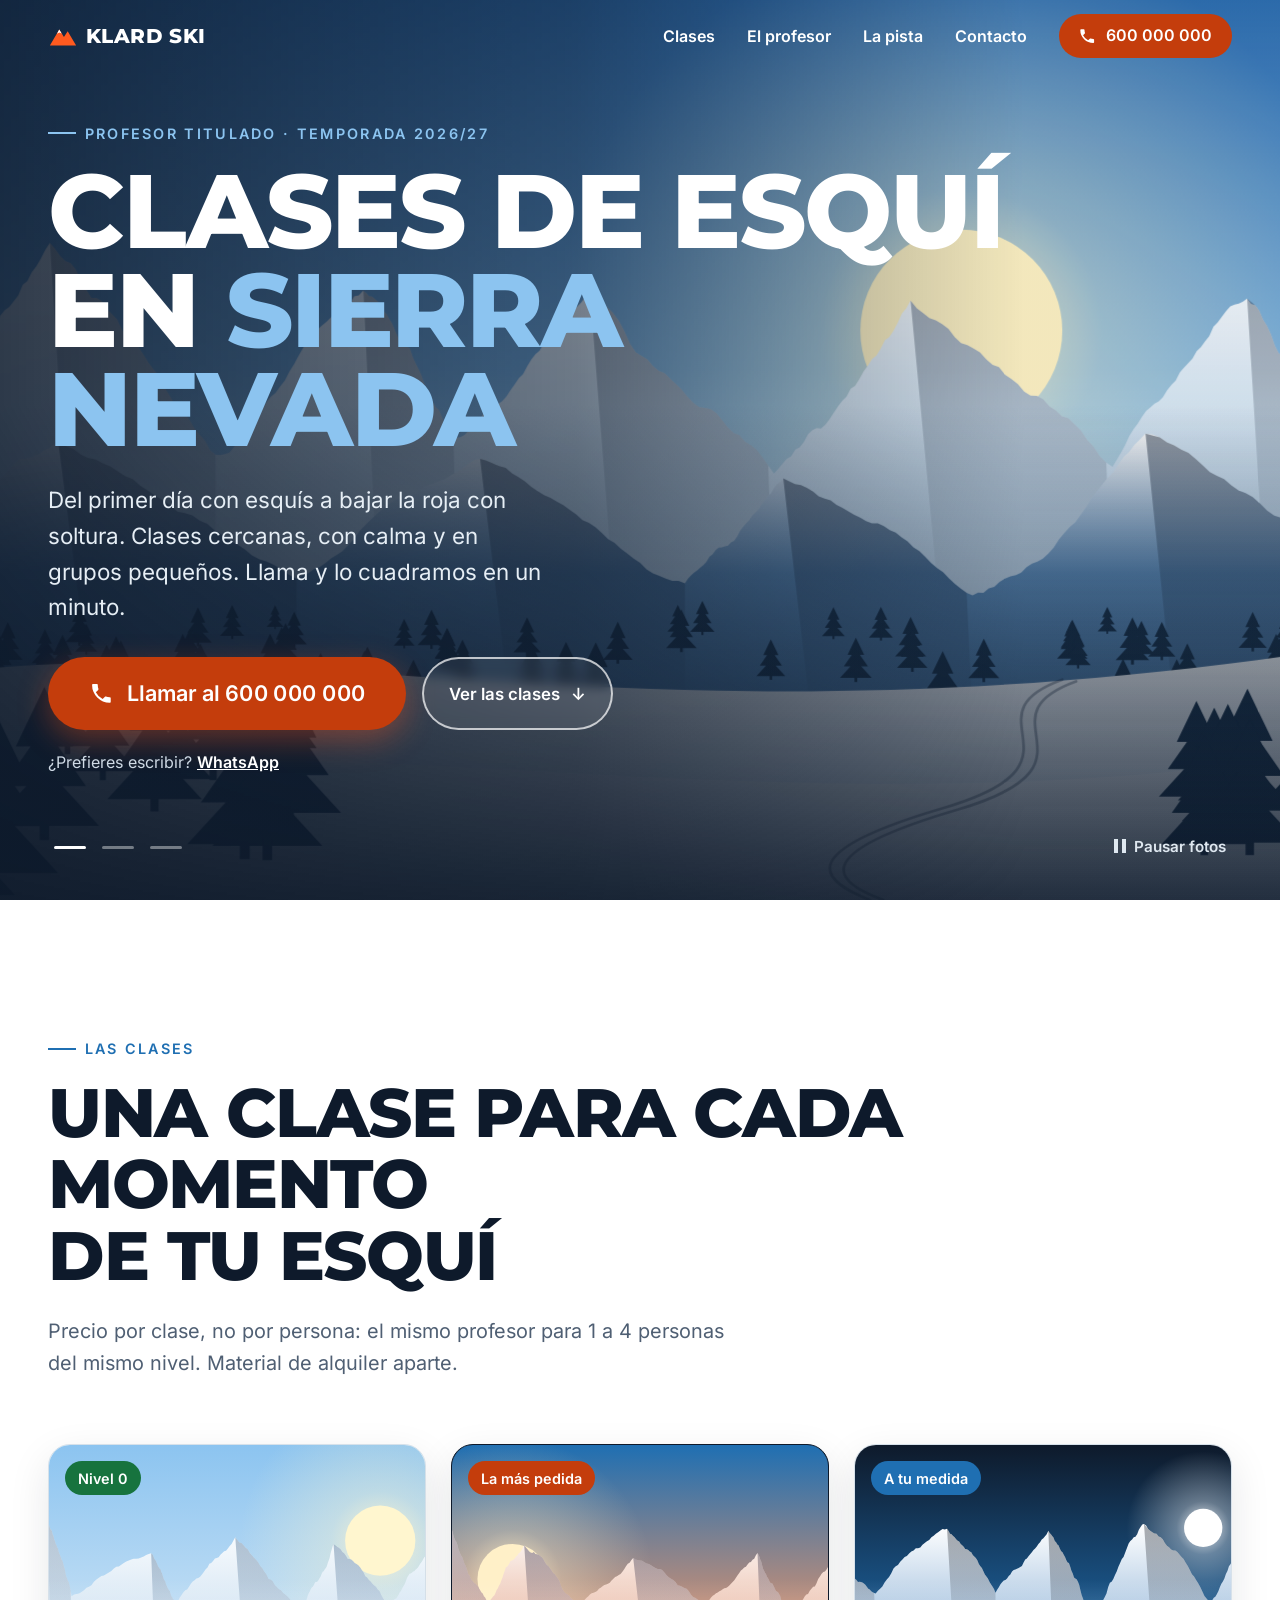
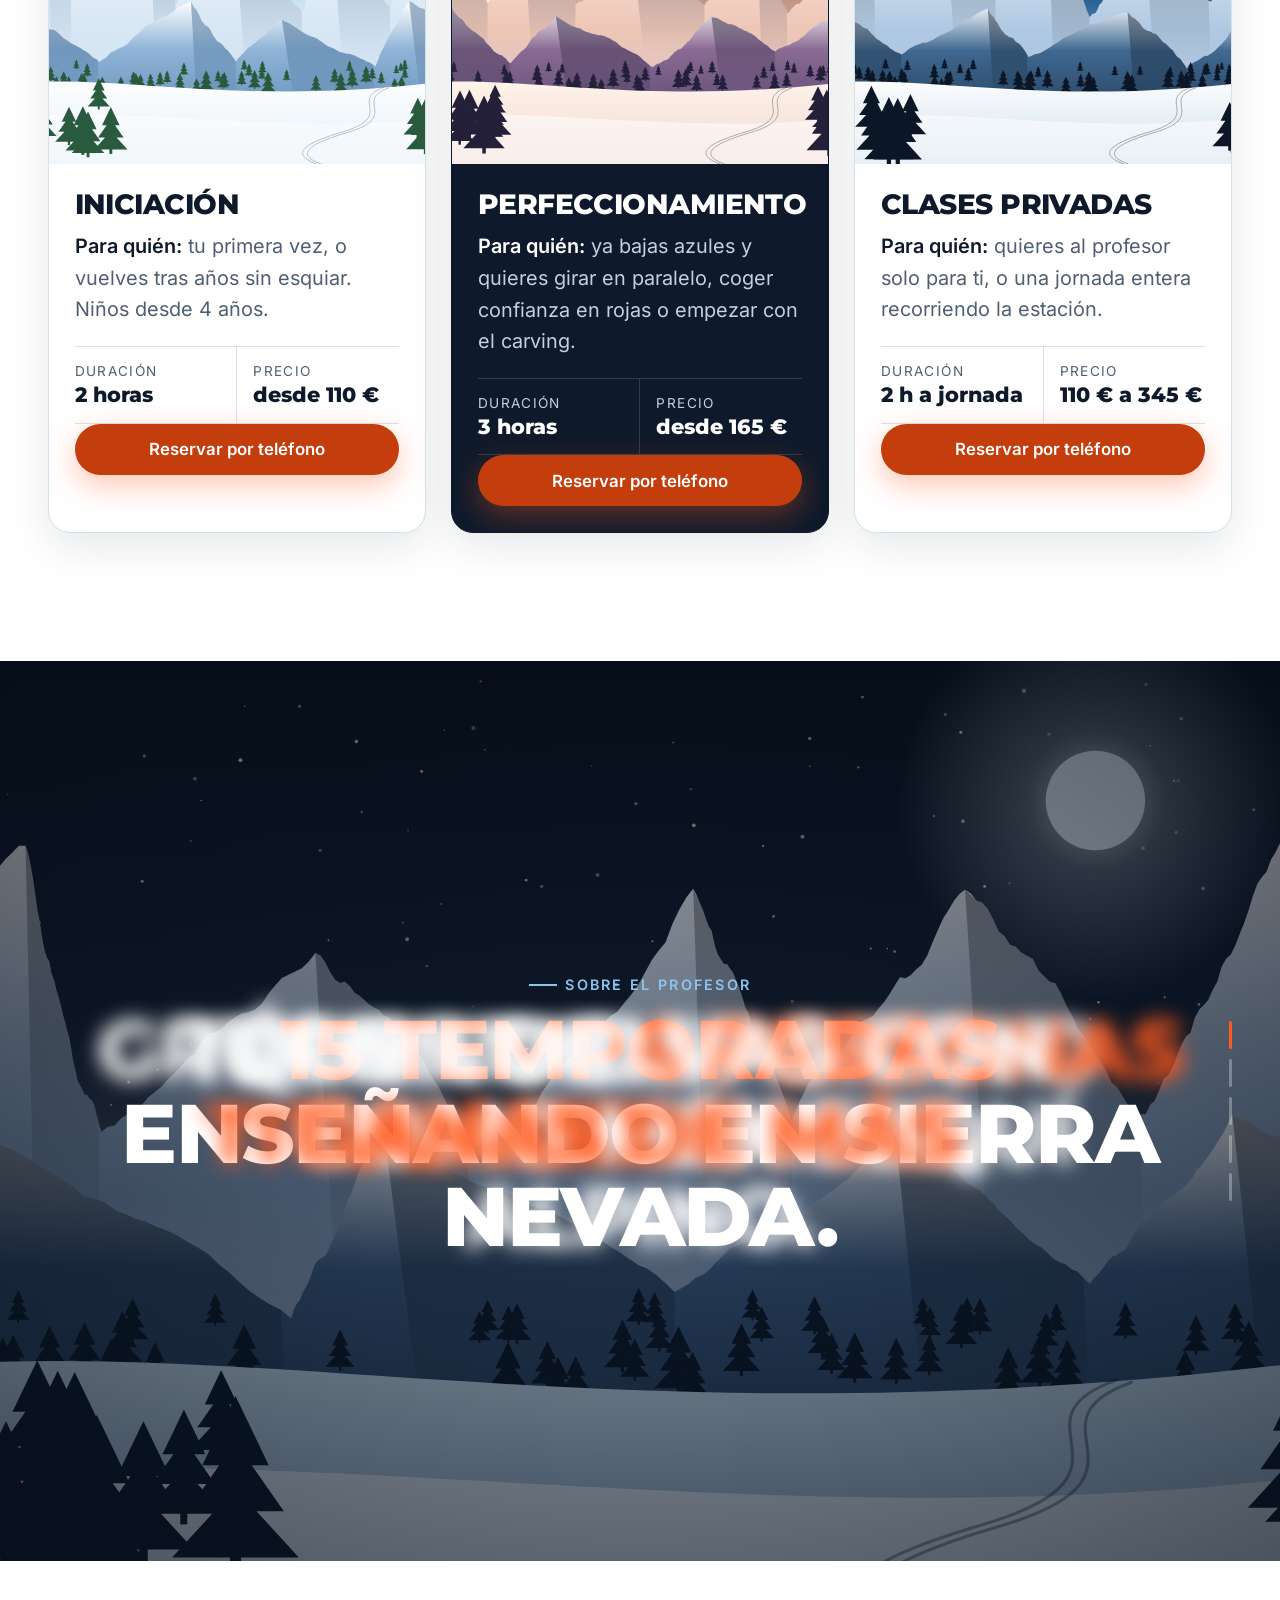
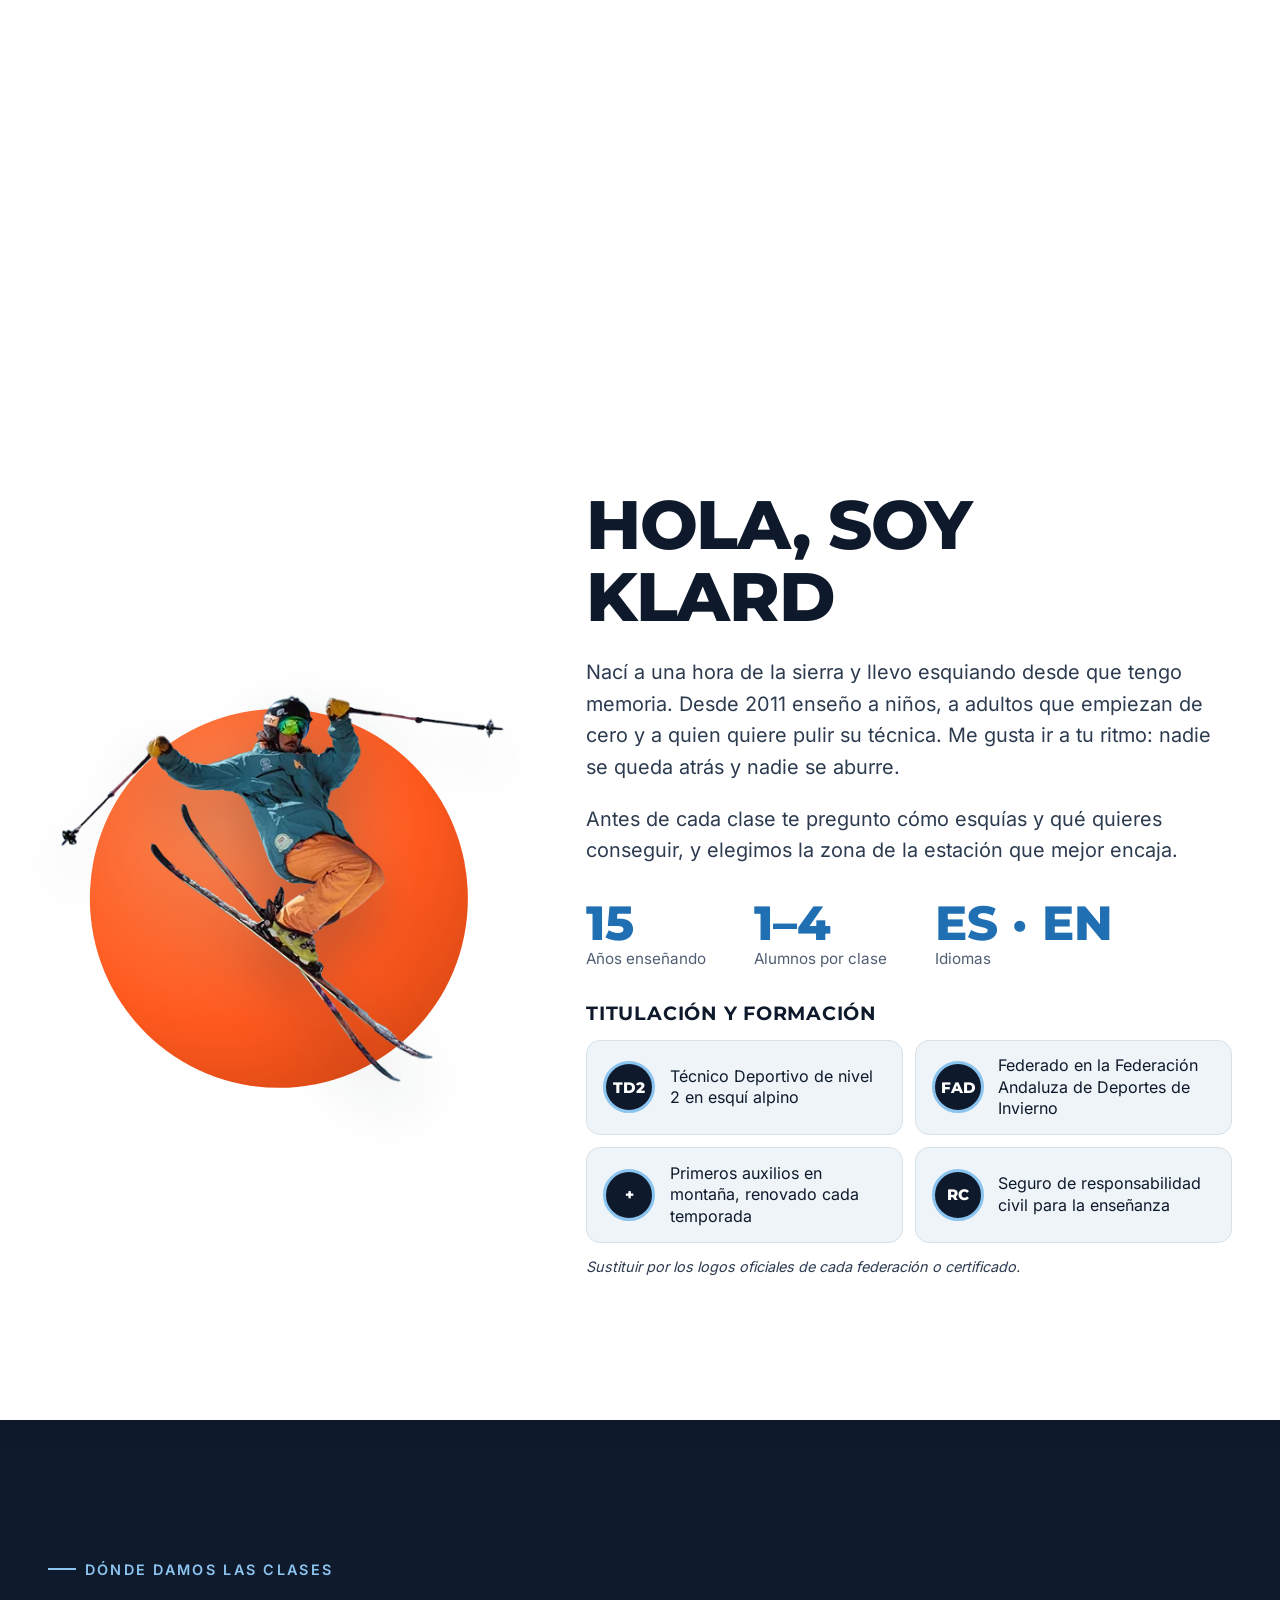
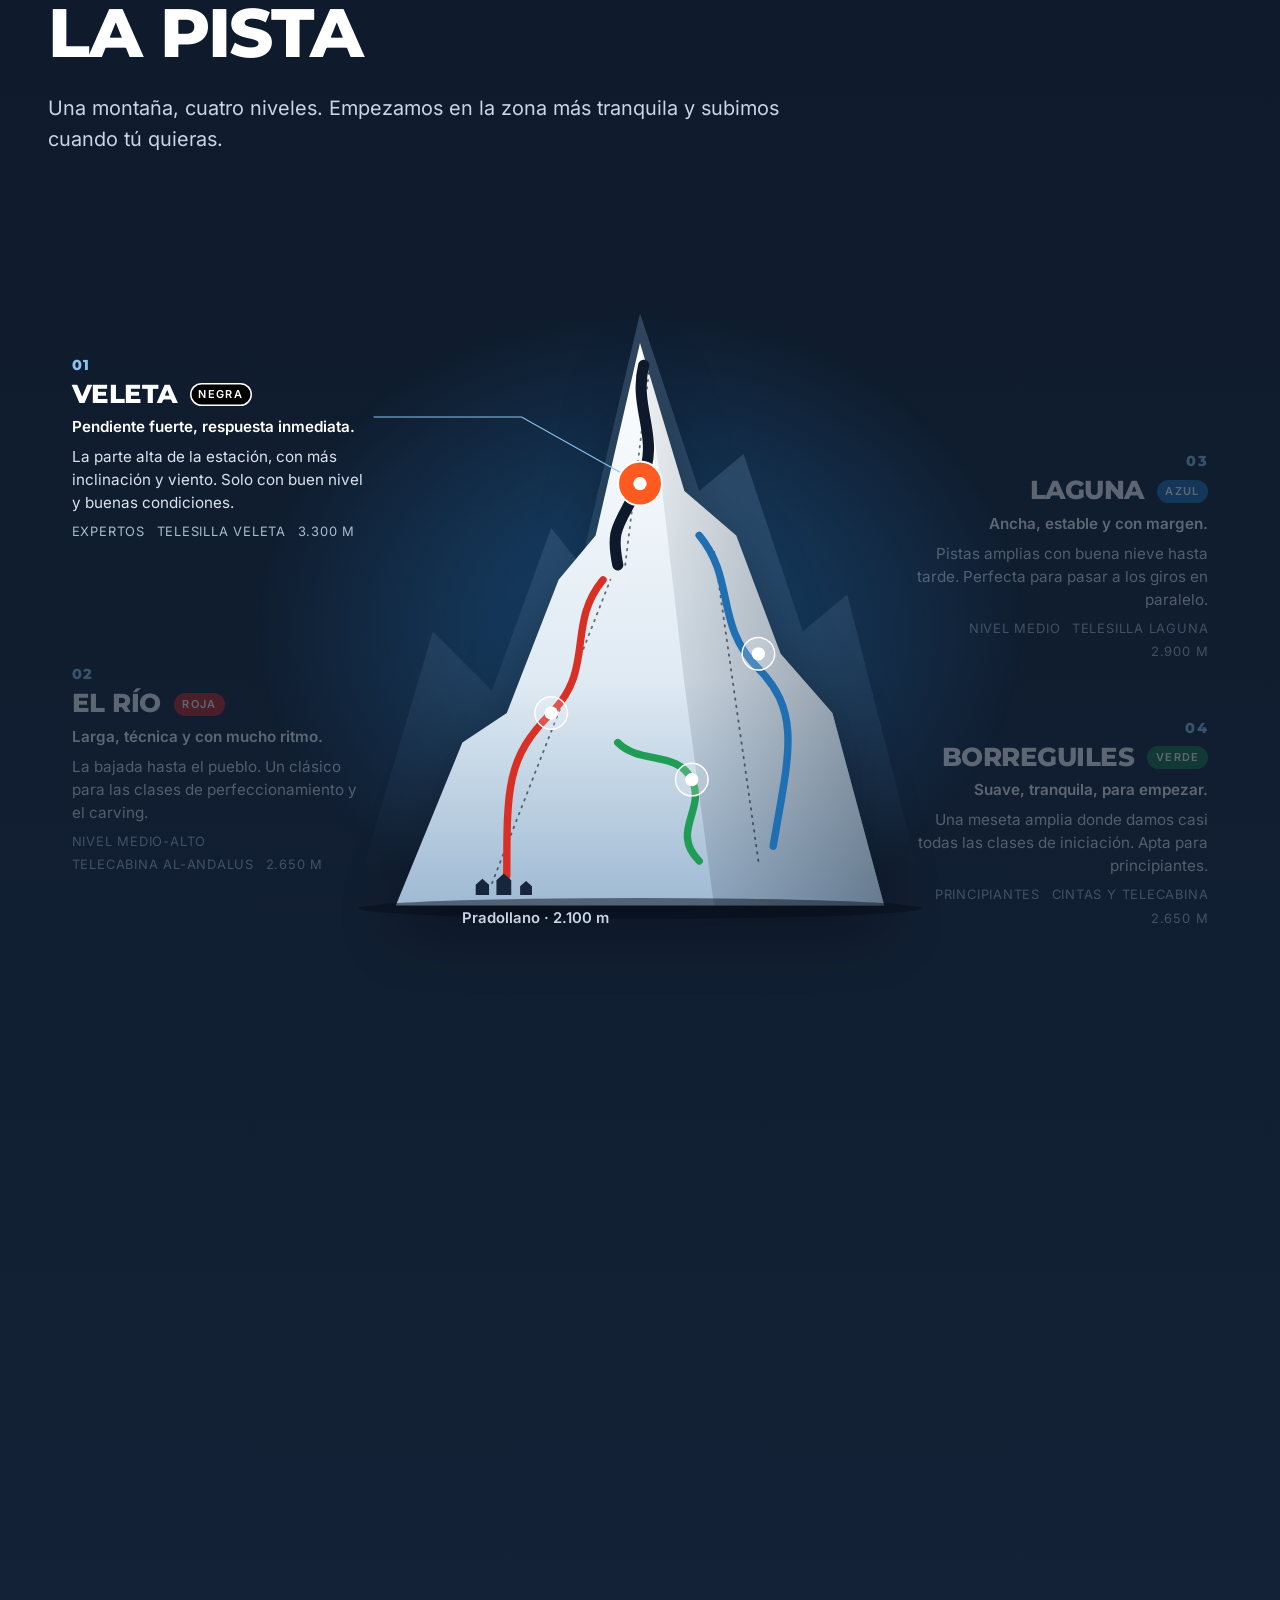
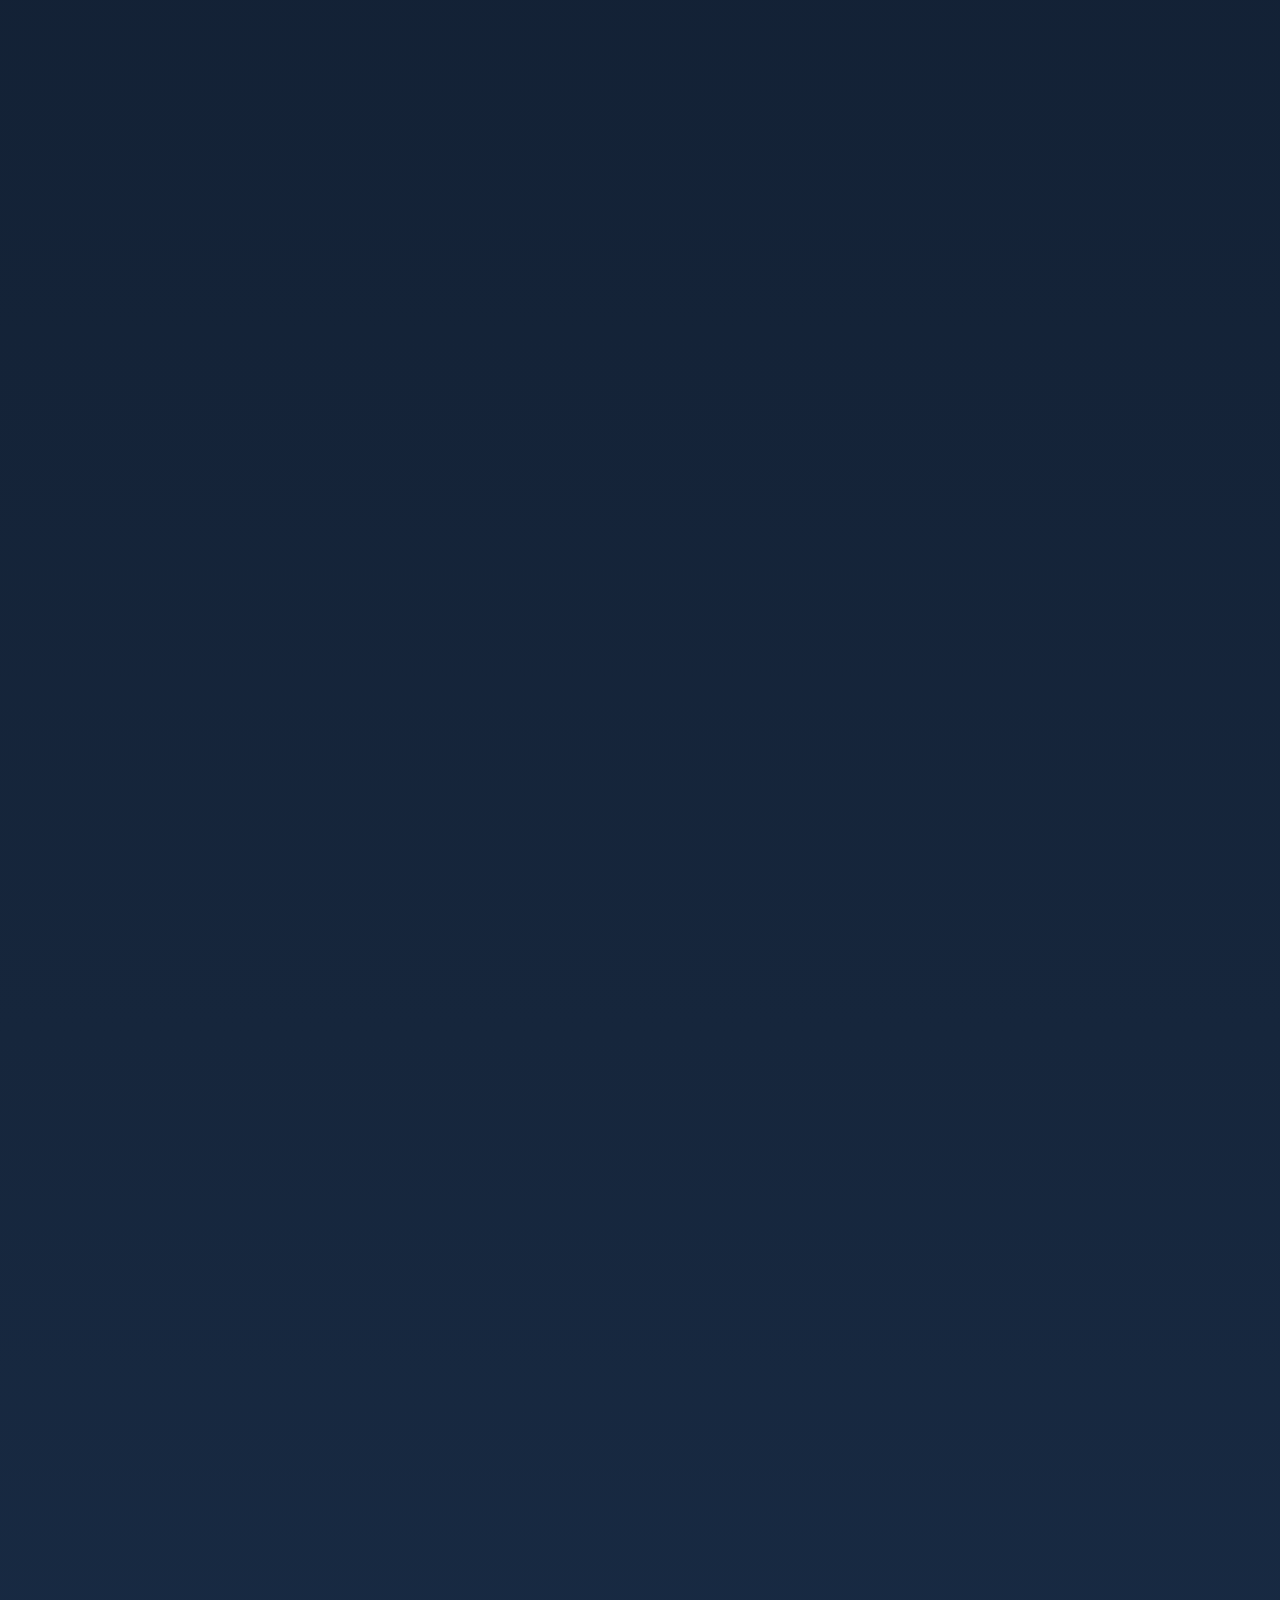
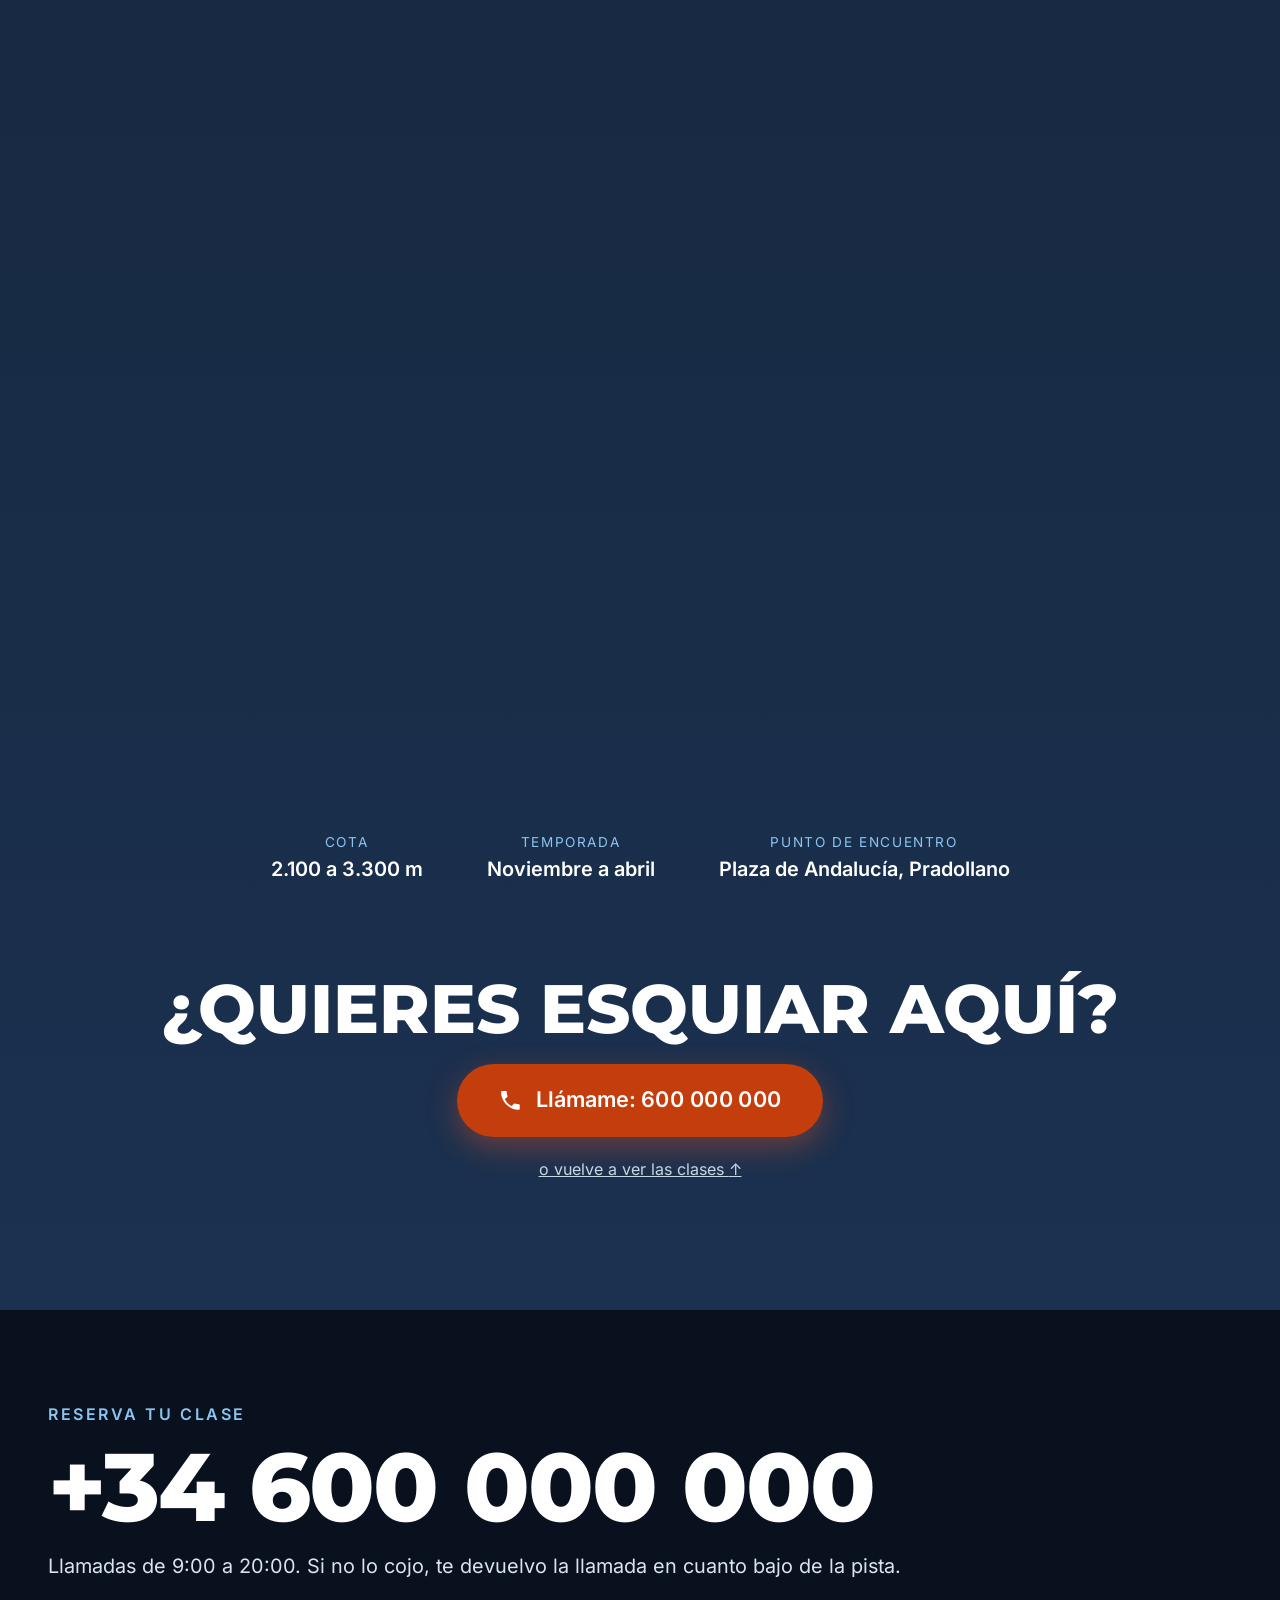
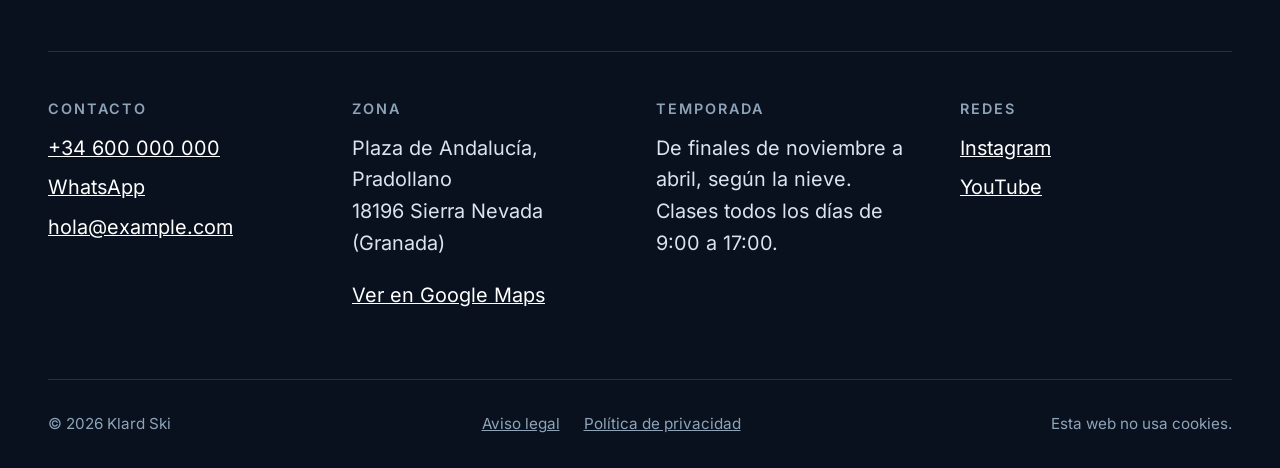
==== commit bf7a841c: "Rehacer la sección de la pista como ficha técnica con puntos Cada punto del monte es una pista (negr" ====
--- a/index.html
+++ b/index.html
@@ -190,107 +190,102 @@
 		</div>
 	</section>
 
-	<!-- 4. LA PISTA: mapa pseudo-3D + la misma información en texto -->
+	<!-- 4. LA PISTA: ficha técnica, cada punto es una pista -->
 	<section class="pista" id="pista" aria-labelledby="pista-titulo">
 		<div class="envoltura">
 			<div class="pista__cabecera aparece">
 				<p class="antetitulo antetitulo--claro">Dónde damos las clases</p>
 				<h2 id="pista-titulo" class="titulo-seccion">La pista</h2>
-				<p class="pista__intro">Sierra Nevada tiene sitio para todos los niveles. Empezamos en la zona más tranquila y subimos cuando tú quieras. Toca un punto del mapa para ver cada zona.</p>
-			</div>
-
-			<div class="mapa" data-mapa>
-				<div class="mapa__escena" data-escena>
-					<svg class="mapa__capa mapa__capa--fondo" viewBox="0 0 1200 700" aria-hidden="true" preserveAspectRatio="xMidYMid meet">
+				<p class="pista__intro">Una montaña, cuatro niveles. Empezamos en la zona más tranquila y subimos cuando tú quieras.</p>
+			</div>
+		</div>
+
+		<div class="anatomia" data-anatomia>
+			<div class="anatomia__fijo">
+				<div class="anatomia__escena">
+					<svg class="anatomia__monte" viewBox="0 0 1600 900" aria-hidden="true">
 						<defs>
-							<linearGradient id="mf-lejos" x1="0" y1="0" x2="0" y2="1"><stop offset="0" stop-color="#fff"/><stop offset=".45" stop-color="#8cb2d6"/><stop offset=".8" stop-color="#3b6390" stop-opacity=".6"/><stop offset="1" stop-color="#3b6390" stop-opacity="0"/></linearGradient>
+							<linearGradient id="a-nieve" x1="0" y1="0" x2="0" y2="1"><stop offset="0" stop-color="#fff"/><stop offset=".6" stop-color="#dfeaf3"/><stop offset="1" stop-color="#9fbad3"/></linearGradient>
+							<linearGradient id="a-sombra" x1="0" y1="0" x2="1" y2="0"><stop offset="0" stop-color="#0e1a2b" stop-opacity=".05"/><stop offset="1" stop-color="#0e1a2b" stop-opacity=".4"/></linearGradient>
+							<linearGradient id="a-lejos" x1="0" y1="0" x2="0" y2="1"><stop offset="0" stop-color="#8cb2d6" stop-opacity=".55"/><stop offset="1" stop-color="#8cb2d6" stop-opacity="0"/></linearGradient>
+							<radialGradient id="a-halo"><stop offset="0" stop-color="#1f6fb2" stop-opacity=".5"/><stop offset="1" stop-color="#1f6fb2" stop-opacity="0"/></radialGradient>
 						</defs>
-						<path d="M0 360 L120 250 L210 300 L330 170 L430 260 L560 150 L700 230 L860 120 L980 230 L1090 170 L1200 260 L1200 600 L0 600 Z" fill="url(#mf-lejos)" opacity=".7"/>
+						<ellipse cx="800" cy="480" rx="520" ry="420" fill="url(#a-halo)"/>
+						<path d="M420 860 L520 520 L600 600 L680 380 L720 430 L800 90 L880 330 L940 280 L1020 520 L1080 470 L1180 860 Z" fill="url(#a-lejos)" transform="translate(0 -30) scale(1 1)" opacity=".5"/>
+						<!-- Macizo -->
+						<path class="anatomia__macizo" d="M470 860 L560 640 L620 600 L690 420 L740 360 L800 100 L860 300 L930 360 L990 520 L1060 600 L1130 860 Z" fill="url(#a-nieve)"/>
+						<path d="M800 100 L860 300 L930 360 L990 520 L1060 600 L1130 860 L900 860 L860 560 L830 300 Z" fill="url(#a-sombra)"/>
+						<ellipse cx="800" cy="864" rx="380" ry="14" fill="#060d18" opacity=".5"/>
+						<!-- Remontes -->
+						<g fill="none" stroke="#0e1a2b" stroke-width="2.5" stroke-dasharray="2 8" stroke-linecap="round" opacity=".6">
+							<path d="M600 830 L760 420"/><path d="M780 400 L812 140"/><path d="M960 800 L900 380"/>
+						</g>
+						<!-- Pistas -->
+						<g fill="none" stroke-linecap="round" stroke-linejoin="round" stroke-width="10">
+							<path class="anatomia__trazo" data-n="0" stroke="#0e1a2b" d="M805 130 C 790 190, 830 230, 800 290 S 760 350, 770 400"/>
+							<path class="anatomia__trazo" data-n="1" stroke="#d93025" d="M750 420 C 700 480, 740 540, 680 600 S 620 700, 620 820"/>
+							<path class="anatomia__trazo" data-n="2" stroke="#1f6fb2" d="M880 360 C 930 420, 900 480, 960 540 S 1000 660, 980 780"/>
+							<path class="anatomia__trazo" data-n="3" stroke="#1f9d55" d="M770 640 C 800 670, 850 650, 870 690 S 840 760, 880 800"/>
+						</g>
+						<!-- Líneas guía hacia cada ficha -->
+						<g class="anatomia__guias" fill="none" stroke="#8cc4f0" stroke-width="1.5">
+							<path class="anatomia__guia" data-n="0" d="M440 200 H 640 L 800 290"/>
+							<path class="anatomia__guia" data-n="1" d="M440 610 H 560 L 680 600"/>
+							<path class="anatomia__guia" data-n="2" d="M1160 330 H 1040 L 960 520"/>
+							<path class="anatomia__guia" data-n="3" d="M1160 690 H 1000 L 870 690"/>
+						</g>
+						<!-- Puntos -->
+						<g class="anatomia__puntos">
+							<g class="anatomia__punto" data-n="0" transform="translate(800 290)"><circle r="22"/><circle r="9"/></g>
+							<g class="anatomia__punto" data-n="1" transform="translate(680 600)"><circle r="22"/><circle r="9"/></g>
+							<g class="anatomia__punto" data-n="2" transform="translate(960 520)"><circle r="22"/><circle r="9"/></g>
+							<g class="anatomia__punto" data-n="3" transform="translate(870 690)"><circle r="22"/><circle r="9"/></g>
+						</g>
+						<!-- Pueblo -->
+						<g fill="#16263c"><path d="M560 846h18v-14l9-8 9 8v14h10v-20l10-9 10 9v20h12v-12l8-7 8 7v12Z"/></g>
+						<text x="560" y="884" fill="#c9d6e3" font-family="Inter, sans-serif" font-size="20" font-weight="600">Pradollano · 2.100 m</text>
 					</svg>
 
-					<svg class="mapa__capa mapa__capa--monte" viewBox="0 0 1200 700" aria-hidden="true" preserveAspectRatio="xMidYMid meet">
-						<defs>
-							<linearGradient id="m-nieve" x1="0" y1="0" x2="0" y2="1"><stop offset="0" stop-color="#ffffff"/><stop offset=".55" stop-color="#e3eef6"/><stop offset="1" stop-color="#b9d0e4"/></linearGradient>
-							<linearGradient id="m-sombra" x1="0" y1="0" x2="1" y2="1"><stop offset="0" stop-color="#16263c" stop-opacity=".35"/><stop offset="1" stop-color="#16263c" stop-opacity="0"/></linearGradient>
-						</defs>
-						<ellipse cx="615" cy="668" rx="600" ry="26" fill="#060d18" opacity=".45"/>
-						<!-- Macizo principal: el Veleta arriba, Pradollano abajo a la izquierda -->
-						<path d="M40 660 L160 520 L260 470 L380 360 L470 330 L560 300 L650 210 L760 90 L820 70 L900 150 L990 220 L1080 300 L1160 420 L1190 660 Z" fill="url(#m-nieve)"/>
-						<path d="M820 70 L900 150 L990 220 L1080 300 L1160 420 L1190 660 L960 660 L900 420 L860 250 Z" fill="url(#m-sombra)"/>
-						<path d="M760 90 L700 250 L640 300 L650 210 Z" fill="#16263c" opacity=".12"/>
-						<!-- Pueblo -->
-						<g fill="#16263c">
-							<rect x="150" y="600" width="26" height="22"/><rect x="182" y="592" width="22" height="30"/><rect x="210" y="604" width="30" height="18"/><rect x="246" y="596" width="18" height="26"/>
-							<path d="M148 600 163 588 178 600Z M180 592 193 580 206 592Z M208 604 225 593 242 604Z M244 596 255 586 266 596Z"/>
-						</g>
-						<!-- Árboles -->
-						<g fill="#173049">
-							<path d="M90 640 100 610 110 640Z M115 645 125 612 135 645Z M300 640 310 612 320 640Z M330 650 341 618 352 650Z M1010 630 1020 600 1030 630Z M1040 645 1051 610 1062 645Z M1080 640 1090 612 1100 640Z"/>
-						</g>
-						<!-- Remontes: líneas discontinuas -->
-						<g class="remonte" fill="none" stroke="#16263c" stroke-width="3" stroke-dasharray="2 9" stroke-linecap="round">
-							<path d="M230 590 L520 350"/>
-							<path d="M560 330 L780 110"/>
-							<path d="M720 470 L930 230"/>
-						</g>
-						<g fill="#16263c"><circle cx="230" cy="590" r="7"/><circle cx="520" cy="350" r="7"/><circle cx="560" cy="330" r="6"/><circle cx="780" cy="110" r="6"/><circle cx="720" cy="470" r="6"/><circle cx="930" cy="230" r="6"/></g>
-						<!-- Pistas -->
-						<g fill="none" stroke-linecap="round" stroke-linejoin="round" stroke-width="9">
-							<path class="trazo" data-zona="borreguiles" stroke="#1f9d55" d="M470 360 C 520 390, 600 370, 620 410 S 560 470, 600 500"/>
-							<path class="trazo" data-zona="laguna" stroke="#1f6fb2" d="M930 240 C 900 300, 960 340, 900 400 S 820 450, 760 470"/>
-							<path class="trazo" data-zona="rio" stroke="#d93025" d="M640 260 C 600 330, 480 400, 430 460 S 330 540, 260 590"/>
-							<path class="trazo" data-zona="veleta" stroke="#0e1a2b" d="M800 90 C 790 150, 740 180, 720 230 S 690 290, 650 300"/>
-						</g>
-					</svg>
-
-					<div class="mapa__capa mapa__capa--pines">
-						<button type="button" class="pin pin--verde" style="--x:51%;--y:60%" data-zona="borreguiles" aria-controls="zona-borreguiles"><span class="pin__punto" aria-hidden="true"></span><span class="pin__nombre">Borreguiles</span></button>
-						<button type="button" class="pin pin--azul" style="--x:76%;--y:47%" data-zona="laguna" aria-controls="zona-laguna"><span class="pin__punto" aria-hidden="true"></span><span class="pin__nombre">Laguna</span></button>
-						<button type="button" class="pin pin--roja" style="--x:31%;--y:72%" data-zona="rio" aria-controls="zona-rio"><span class="pin__punto" aria-hidden="true"></span><span class="pin__nombre">El Río</span></button>
-						<button type="button" class="pin pin--negra" style="--x:65%;--y:24%" data-zona="veleta" aria-controls="zona-veleta"><span class="pin__punto" aria-hidden="true"></span><span class="pin__nombre">Veleta</span></button>
-						<span class="mapa__pueblo" style="--x:17%;--y:93%">Pradollano · 2.100 m</span>
-					</div>
-
-					<img class="mapa__capa mapa__klard" src="assets/img/klard-salto.webp" alt="" aria-hidden="true" width="500" height="424" loading="lazy">
+					<ol class="fichas" role="list">
+						<li class="ficha-pista ficha-pista--negra es-activa" id="pista-veleta" data-n="0">
+							<p class="ficha-pista__num" aria-hidden="true">01</p>
+							<h3 class="ficha-pista__nombre">Veleta <span class="etiqueta etiqueta--negra">Negra</span></h3>
+							<p class="ficha-pista__lema">Pendiente fuerte, respuesta inmediata.</p>
+							<p>La parte alta de la estación, con más inclinación y viento. Solo con buen nivel y buenas condiciones.</p>
+							<p class="ficha-pista__datos"><span>Expertos</span><span>Telesilla Veleta</span><span>3.300 m</span></p>
+						</li>
+						<li class="ficha-pista ficha-pista--roja" id="pista-rio" data-n="1">
+							<p class="ficha-pista__num" aria-hidden="true">02</p>
+							<h3 class="ficha-pista__nombre">El Río <span class="etiqueta etiqueta--roja">Roja</span></h3>
+							<p class="ficha-pista__lema">Larga, técnica y con mucho ritmo.</p>
+							<p>La bajada hasta el pueblo. Un clásico para las clases de perfeccionamiento y el carving.</p>
+							<p class="ficha-pista__datos"><span>Nivel medio-alto</span><span>Telecabina Al-Andalus</span><span>2.650 m</span></p>
+						</li>
+						<li class="ficha-pista ficha-pista--azul" id="pista-laguna" data-n="2">
+							<p class="ficha-pista__num" aria-hidden="true">03</p>
+							<h3 class="ficha-pista__nombre">Laguna <span class="etiqueta etiqueta--azul">Azul</span></h3>
+							<p class="ficha-pista__lema">Ancha, estable y con margen.</p>
+							<p>Pistas amplias con buena nieve hasta tarde. Perfecta para pasar a los giros en paralelo.</p>
+							<p class="ficha-pista__datos"><span>Nivel medio</span><span>Telesilla Laguna</span><span>2.900 m</span></p>
+						</li>
+						<li class="ficha-pista ficha-pista--verde" id="pista-borreguiles" data-n="3">
+							<p class="ficha-pista__num" aria-hidden="true">04</p>
+							<h3 class="ficha-pista__nombre">Borreguiles <span class="etiqueta etiqueta--verde">Verde</span></h3>
+							<p class="ficha-pista__lema">Suave, tranquila, para empezar.</p>
+							<p>Una meseta amplia donde damos casi todas las clases de iniciación. Apta para principiantes.</p>
+							<p class="ficha-pista__datos"><span>Principiantes</span><span>Cintas y telecabina</span><span>2.650 m</span></p>
+						</li>
+					</ol>
 				</div>
-				<p class="mapa__leyenda" aria-hidden="true">
-					<span><i class="l l--verde"></i>Verde</span><span><i class="l l--azul"></i>Azul</span><span><i class="l l--roja"></i>Roja</span><span><i class="l l--negra"></i>Negra</span><span><i class="l l--remonte"></i>Remonte</span>
-				</p>
-			</div>
-
-			<div class="zonas">
-				<div class="zonas__general aparece">
-					<h3>La estación en datos</h3>
-					<dl>
-						<div><dt>Cota</dt><dd>2.100 a 3.300 m</dd></div>
-						<div><dt>Temporada</dt><dd>De finales de noviembre a abril</dd></div>
-						<div><dt>Punto de encuentro</dt><dd>Plaza de Andalucía, junto a la telecabina Al-Andalus</dd></div>
-						<div><dt>Para principiantes</dt><dd>Sí, zona Borreguiles con cintas y pistas verdes</dd></div>
-					</dl>
-				</div>
-				<ul class="zonas__lista" role="list">
-					<li class="zona aparece" id="zona-borreguiles" data-zona="borreguiles">
-						<h3><i class="l l--verde" aria-hidden="true"></i>Borreguiles <span class="zona__nivel">Verde · Principiantes</span></h3>
-						<p>Una meseta amplia y tranquila a 2.650 m. Aquí damos casi todas las clases de iniciación.</p>
-						<p class="zona__remonte"><strong>Remontes:</strong> telecabina Al-Andalus desde Pradollano y cintas transportadoras.</p>
-					</li>
-					<li class="zona aparece" id="zona-laguna" data-zona="laguna">
-						<h3><i class="l l--azul" aria-hidden="true"></i>Laguna de las Yeguas <span class="zona__nivel">Azul · Nivel medio</span></h3>
-						<p>Pistas anchas con buena nieve hasta tarde. Perfecta para pasar a los giros en paralelo.</p>
-						<p class="zona__remonte"><strong>Remontes:</strong> telesilla Laguna.</p>
-					</li>
-					<li class="zona aparece" id="zona-rio" data-zona="rio">
-						<h3><i class="l l--roja" aria-hidden="true"></i>El Río <span class="zona__nivel">Roja · Con soltura</span></h3>
-						<p>La bajada larga hasta el pueblo. Un clásico para las clases de perfeccionamiento.</p>
-						<p class="zona__remonte"><strong>Remontes:</strong> se vuelve a subir con la telecabina Al-Andalus.</p>
-					</li>
-					<li class="zona aparece" id="zona-veleta" data-zona="veleta">
-						<h3><i class="l l--negra" aria-hidden="true"></i>Veleta <span class="zona__nivel">Negra · Expertos</span></h3>
-						<p>La parte alta, con más pendiente y viento. Solo con buen nivel y buenas condiciones.</p>
-						<p class="zona__remonte"><strong>Remontes:</strong> telesilla Veleta.</p>
-					</li>
-				</ul>
-			</div>
+			</div>
+		</div>
+
+		<div class="envoltura">
+			<dl class="pista__datos aparece">
+				<div><dt>Cota</dt><dd>2.100 a 3.300 m</dd></div>
+				<div><dt>Temporada</dt><dd>Noviembre a abril</dd></div>
+				<div><dt>Punto de encuentro</dt><dd>Plaza de Andalucía, Pradollano</dd></div>
+			</dl>
 
 			<div class="pista__cta aparece">
 				<p class="pista__cta-titulo">¿Quieres esquiar aquí?</p>
--- a/assets/css/styles.css
+++ b/assets/css/styles.css
@@ -237,73 +237,57 @@
 .ficha__nota { margin-top: 0.75rem; font-size: 0.9rem; color: var(--c-muted); font-style: italic; }
 
 /* ---------- 4. La pista ---------- */
-.pista { position: relative; background: linear-gradient(180deg, var(--c-ink) 0%, var(--c-ink-2) 60%, #1b3150 100%); color: #fff; padding-block: clamp(5rem, 10vw, 9rem); overflow: hidden; }
+.pista { position: relative; background: linear-gradient(180deg, var(--c-ink) 0%, var(--c-ink-2) 60%, #1b3150 100%); color: #fff; padding-block: clamp(5rem, 10vw, 9rem); overflow: clip; }
 .pista__cabecera { max-width: 760px; }
 .pista__intro { color: #c9d6e3; margin-top: 1.5rem; }
 
-.mapa { margin-top: clamp(1rem, 3vw, 2rem); perspective: 1600px; perspective-origin: 50% 20%; }
-.mapa__escena {
-	position: relative;
-	aspect-ratio: 12 / 7;
-	transform-style: preserve-3d;
-	transform: rotateX(calc(18deg + var(--rx, 0deg))) rotateY(var(--ry, 0deg)) scale(0.92);
-	transition: transform 0.4s ease-out;
-}
-.mapa__capa { position: absolute; inset: 0; width: 100%; height: 100%; }
-.mapa__capa--fondo { transform: translateZ(-160px) scale(1.12) translateY(-6%); }
-.mapa__capa--monte { transform: translateZ(0); filter: drop-shadow(0 40px 40px rgb(0 0 0 / 0.35)); }
-.mapa__capa--pines { transform: translateZ(30px); pointer-events: none; }
-.mapa__klard { width: 20%; height: auto; inset: auto; right: 2%; top: -6%; transform: translateZ(150px) translateY(var(--ky, 0)) rotate(var(--kr, 0deg)); filter: drop-shadow(0 25px 18px rgb(0 0 0 / 0.4)); pointer-events: none; }
-.trazo { transition: stroke-width 0.3s, opacity 0.3s; }
-.mapa.tiene-sel .trazo { opacity: 0.35; }
-.mapa.tiene-sel .trazo.es-activo { opacity: 1; stroke-width: 14; }
-.pin {
+/* Ficha técnica de la pista: cada punto del monte es una pista */
+.anatomia { position: relative; height: 420vh; margin-top: clamp(1rem, 3vw, 2rem); }
+.anatomia__fijo { position: sticky; top: var(--cab-h); height: calc(100vh - var(--cab-h)); display: grid; place-items: center; padding-inline: var(--margen); }
+.anatomia__escena { position: relative; width: min(100%, 1400px, (100vh - var(--cab-h) - 2rem) * 16 / 9); aspect-ratio: 16 / 9; container-type: inline-size; }
+.anatomia__monte { position: absolute; inset: 0; width: 100%; height: 100%; overflow: visible; }
+.anatomia__macizo { filter: drop-shadow(0 30px 40px rgb(0 0 0 / 0.35)); }
+.anatomia__trazo { opacity: 0.3; transition: opacity 0.5s, stroke-width 0.5s; }
+.anatomia__trazo.es-activo { opacity: 1; stroke-width: 15; }
+.anatomia__guia { stroke-dasharray: 700; stroke-dashoffset: 700; opacity: 0.4; transition: stroke-dashoffset 0.9s var(--ease), opacity 0.4s; }
+.anatomia__guia.es-activa { stroke-dashoffset: 0; opacity: 1; }
+.anatomia__punto circle:first-child { fill: rgb(255 255 255 / 0.18); stroke: #fff; stroke-width: 2; transition: transform 0.4s var(--ease); }
+.anatomia__punto circle:last-child { fill: #fff; }
+.anatomia__punto.es-activo circle:first-child { fill: var(--c-energy); transform: scale(1.35); }
+.anatomia__punto.es-activo { animation: latido-svg 1.6s ease-in-out infinite; }
+@keyframes latido-svg { 50% { opacity: 0.75; } }
+
+.fichas { position: absolute; inset: 0; pointer-events: none; }
+.ficha-pista {
 	position: absolute;
-	left: var(--x);
-	top: var(--y);
-	transform: translate(-50%, -50%);
-	pointer-events: auto;
-	display: inline-flex;
-	align-items: center;
-	gap: 0.5rem;
-	min-height: 44px;
-	padding: 0.35rem 0.9rem 0.35rem 0.35rem;
-	border: 0;
-	border-radius: 999px;
-	background: #fff;
-	color: var(--c-ink);
-	font: 700 1rem var(--f-head);
-	box-shadow: 0 10px 24px rgb(0 0 0 / 0.3);
-	cursor: pointer;
-	transition: transform 0.25s var(--ease), background-color 0.25s;
-}
-.pin:hover, .pin[aria-expanded="true"] { transform: translate(-50%, -50%) scale(1.1); }
-.pin[aria-expanded="true"] { background: var(--c-ink); color: #fff; outline: 3px solid #fff; }
-.pin__punto { width: 30px; height: 30px; border-radius: 50%; background: var(--pc); position: relative; }
-.pin__punto::after { content: ""; position: absolute; inset: -6px; border-radius: 50%; border: 2px solid var(--pc); animation: latido 2.2s ease-out infinite; }
-@keyframes latido { from { transform: scale(0.7); opacity: 1; } to { transform: scale(1.5); opacity: 0; } }
-.pin--verde { --pc: #1f9d55; } .pin--azul { --pc: var(--c-glacier); } .pin--roja { --pc: #d93025; } .pin--negra { --pc: var(--c-ink); }
-.pin--negra .pin__punto { box-shadow: inset 0 0 0 3px #fff; }
-.mapa__pueblo { position: absolute; left: var(--x); top: var(--y); transform: translate(-50%, 0); font-size: 0.9rem; font-weight: 600; color: var(--c-ink); background: rgb(255 255 255 / 0.85); padding: 0.15rem 0.6rem; border-radius: 6px; white-space: nowrap; }
-.mapa__leyenda { display: flex; flex-wrap: wrap; justify-content: center; gap: 0.5rem 1.5rem; font-size: 1rem; color: #c9d6e3; margin-top: 1rem; }
-.mapa__leyenda span { display: inline-flex; align-items: center; gap: 0.45rem; }
-.l { display: inline-block; width: 22px; height: 6px; border-radius: 3px; flex: none; }
-.l--verde { background: #1f9d55; } .l--azul { background: var(--c-glacier-light); } .l--roja { background: #ff5c50; } .l--negra { background: #fff; box-shadow: inset 0 0 0 2px #0e1a2b, 0 0 0 1px #fff; }
-.l--remonte { background: repeating-linear-gradient(90deg, #fff 0 3px, transparent 3px 9px); height: 3px; }
-
-.zonas { display: grid; grid-template-columns: 4fr 8fr; gap: clamp(1.5rem, 3vw, 3rem); margin-top: clamp(3rem, 6vw, 5rem); }
-.zonas__general { background: rgb(255 255 255 / 0.06); border: 1px solid rgb(255 255 255 / 0.14); border-radius: var(--radio); padding: 1.75rem; align-self: start; }
-.zonas__general h3 { font-size: var(--fs-h3); text-transform: uppercase; margin-bottom: 1.25rem; }
-.zonas__general dl { margin: 0; display: grid; gap: 1rem; }
-.zonas__general dt { font-size: 0.85rem; text-transform: uppercase; letter-spacing: 0.1em; color: var(--c-glacier-light); }
-.zonas__general dd { margin: 0; }
-.zonas__lista { display: grid; grid-template-columns: repeat(2, minmax(0, 1fr)); gap: 1rem; }
-.zona { border-radius: var(--radio); padding: 1.5rem; background: rgb(255 255 255 / 0.04); border: 1px solid rgb(255 255 255 / 0.12); transition: background-color 0.3s, border-color 0.3s, transform 0.3s var(--ease); }
-.zona.es-activa { background: rgb(255 255 255 / 0.12); border-color: var(--c-glacier-light); transform: translateY(-4px); }
-.zona h3 { font-size: 1.35rem; display: flex; flex-wrap: wrap; align-items: center; gap: 0.5rem 0.7rem; margin-bottom: 0.75rem; }
-.zona__nivel { width: 100%; font: 600 0.95rem var(--f-body); color: #c9d6e3; letter-spacing: 0; }
-.zona p { color: #dbe4ee; margin-bottom: 0.5rem; }
-.zona__remonte { font-size: 1rem; color: #b8c7d6 !important; }
+	width: 25%;
+	opacity: 0.32;
+	transform: translateY(10px);
+	transition: opacity 0.5s var(--ease), transform 0.5s var(--ease);
+	font-size: clamp(0.95rem, 1.25cqi, 1.15rem);
+	line-height: 1.5;
+}
+.ficha-pista.es-activa { opacity: 1; transform: none; }
+.ficha-pista[data-n="0"] { left: 2%; top: 13%; }
+.ficha-pista[data-n="1"] { left: 2%; top: 58%; }
+.ficha-pista[data-n="2"] { right: 2%; top: 26%; text-align: right; }
+.ficha-pista[data-n="3"] { right: 2%; top: 66%; text-align: right; }
+.ficha-pista p { margin: 0 0 0.5em; color: #dbe4ee; }
+.ficha-pista__num { font: 800 0.95em var(--f-head); color: var(--c-glacier-light) !important; letter-spacing: 0.1em; }
+.ficha-pista__nombre { font-size: clamp(1.4rem, 2.2cqi, 2.1rem); font-weight: 800; text-transform: uppercase; margin-bottom: 0.3em; display: flex; align-items: center; gap: 0.5em; flex-wrap: wrap; }
+.ficha-pista[data-n="2"] .ficha-pista__nombre, .ficha-pista[data-n="3"] .ficha-pista__nombre { justify-content: flex-end; }
+.ficha-pista__lema { font-weight: 600; color: #fff !important; }
+.ficha-pista__datos { display: flex; flex-wrap: wrap; gap: 0.3em 0.9em; font-size: 0.85em; color: #a9bccf !important; text-transform: uppercase; letter-spacing: 0.06em; }
+.ficha-pista[data-n="2"] .ficha-pista__datos, .ficha-pista[data-n="3"] .ficha-pista__datos { justify-content: flex-end; }
+.etiqueta { font: 700 0.42em/1 var(--f-body); letter-spacing: 0.12em; padding: 0.55em 0.8em; border-radius: 999px; color: #fff; }
+.etiqueta--negra { background: #000; box-shadow: inset 0 0 0 1.5px #fff; }
+.etiqueta--roja { background: #c5221f; }
+.etiqueta--azul { background: var(--c-glacier); }
+.etiqueta--verde { background: #17733e; }
+
+.pista__datos { display: flex; flex-wrap: wrap; justify-content: center; gap: 1rem 4rem; margin: clamp(2rem, 5vw, 4rem) 0 0; text-align: center; }
+.pista__datos dt { font-size: 0.85rem; text-transform: uppercase; letter-spacing: 0.12em; color: var(--c-glacier-light); }
+.pista__datos dd { margin: 0; font-weight: 600; }
 
 .pista__cta { margin-top: clamp(3rem, 7vw, 6rem); text-align: center; display: flex; flex-direction: column; align-items: center; gap: 1.25rem; }
 .pista__cta-titulo { font: 800 var(--fs-h2)/1 var(--f-head); text-transform: uppercase; margin: 0; }
@@ -334,11 +318,24 @@
 .js .tarjeta.aparece.es-visible:hover { transform: translateY(-8px); }
 
 /* ---------- Responsive ---------- */
+/* Ficha técnica en pantallas estrechas: el monte queda fijo arriba y las fichas pasan por debajo */
+@media (max-width: 900px) {
+	.anatomia { height: auto; }
+	.anatomia__fijo { position: static; height: auto; display: block; padding-inline: 0; }
+	.anatomia__escena { width: 100%; aspect-ratio: auto; }
+	.anatomia__monte { position: sticky; top: var(--cab-h); z-index: 1; height: 42vh; height: 42svh; width: 100%; background: linear-gradient(180deg, var(--c-ink) 80%, rgb(14 26 43 / 0)); }
+	.anatomia__guias { display: none; }
+	.fichas { position: static; pointer-events: auto; padding: 1rem var(--margen) 0; display: grid; gap: 1rem; }
+	.ficha-pista, .ficha-pista[data-n] { position: static; width: auto; text-align: left; font-size: 1.05rem; padding: 1.25rem; border-radius: var(--radio); background: rgb(255 255 255 / 0.04); border: 1px solid rgb(255 255 255 / 0.12); opacity: 0.5; min-height: 38vh; }
+	.ficha-pista.es-activa { opacity: 1; border-color: var(--c-glacier-light); background: rgb(255 255 255 / 0.08); }
+	.ficha-pista[data-n] .ficha-pista__nombre, .ficha-pista[data-n] .ficha-pista__datos { justify-content: flex-start; }
+	.ficha-pista__nombre { font-size: 1.7rem; }
+}
+
 @media (max-width: 1000px) {
 	.tarjetas { grid-template-columns: 1fr; max-width: 560px; }
 	.ficha { grid-template-columns: 1fr; }
 	.ficha__foto { max-width: 420px; }
-	.zonas { grid-template-columns: 1fr; }
 	.pie__columnas { grid-template-columns: repeat(2, minmax(0, 1fr)); }
 }
 @media (max-width: 760px) {
@@ -352,17 +349,6 @@
 	.lema { height: 400vh; }
 	.lema__progreso { display: none; }
 	.sellos { grid-template-columns: 1fr; }
-	.zonas__lista { grid-template-columns: 1fr; }
-	/* En pantallas pequeñas el mapa se inclina menos y los pines son más pequeños */
-	.mapa { margin-inline: calc(-1 * var(--margen) + 4px); }
-	.mapa__escena { transform: rotateX(calc(10deg + var(--rx, 0deg))) scale(1); }
-	.mapa__capa--fondo { transform: translateZ(-60px) scale(1.06) translateY(-4%); }
-	.mapa__capa--pines { transform: translateZ(12px); }
-	.pin { min-height: 36px; padding: 0.2rem; font-size: 0; gap: 0; }
-	.pin__punto { width: 26px; height: 26px; }
-	.pin[aria-expanded="true"] .pin__nombre { font-size: 0.85rem; padding-inline: 0.4rem 0.5rem; }
-	.mapa__pueblo { font-size: 0.75rem; }
-	.mapa__klard { width: 26%; top: -10%; transform: translateZ(60px) translateY(var(--ky, 0)) rotate(var(--kr, 0deg)); }
 	.pie__columnas { grid-template-columns: 1fr; }
 	body { padding-bottom: 76px; }
 	.barra-llamar {
@@ -393,7 +379,10 @@
 	.lema__frases { gap: 1.5rem; }
 	.lema__frase { grid-area: auto; opacity: 1; transform: none; filter: none; font-size: clamp(1.8rem, 1rem + 3vw, 3.5rem); }
 	.lema__progreso { display: none; }
-	.mapa__escena { transform: rotateX(12deg) !important; }
+	.anatomia { height: auto; }
+	.anatomia__fijo { position: relative; height: auto; top: 0; }
+	.anatomia__guia { stroke-dashoffset: 0; }
+	.ficha-pista { opacity: 1; }
 }
 
 /* ---------- Páginas legales ---------- */
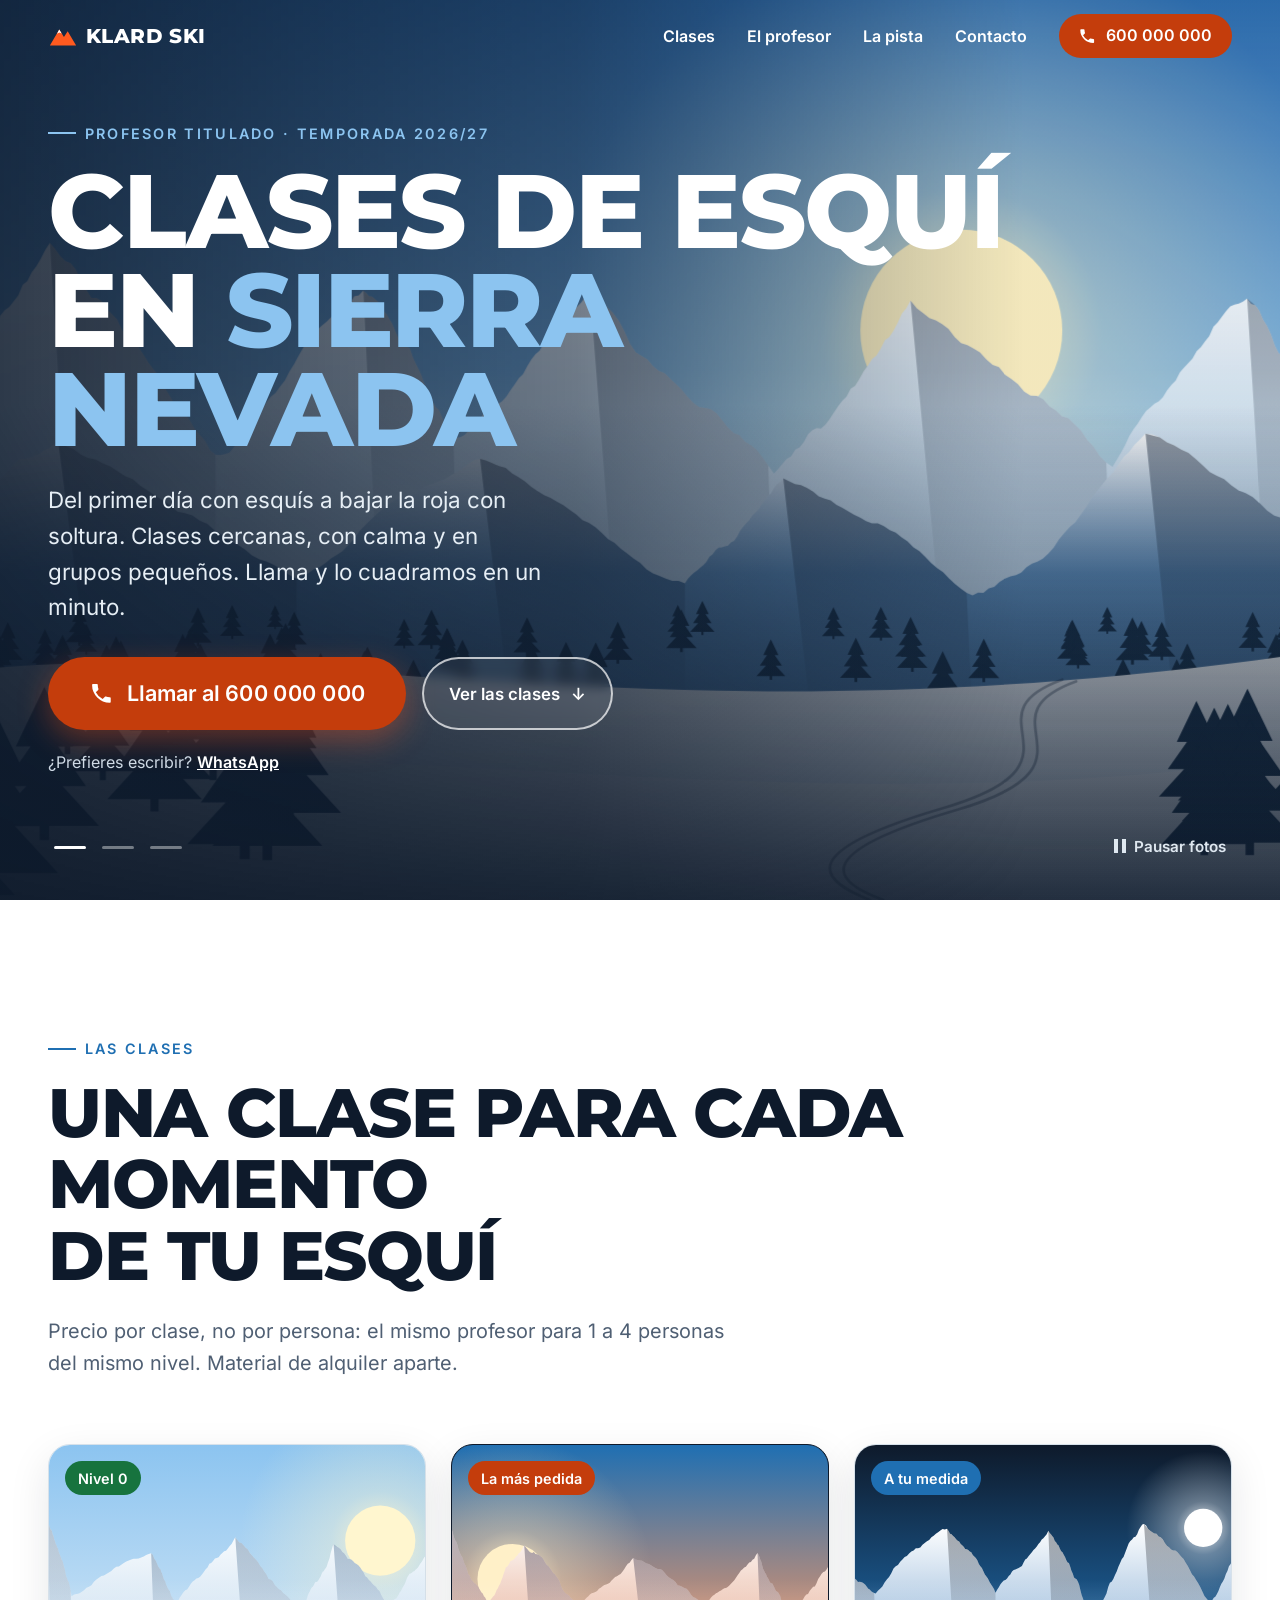
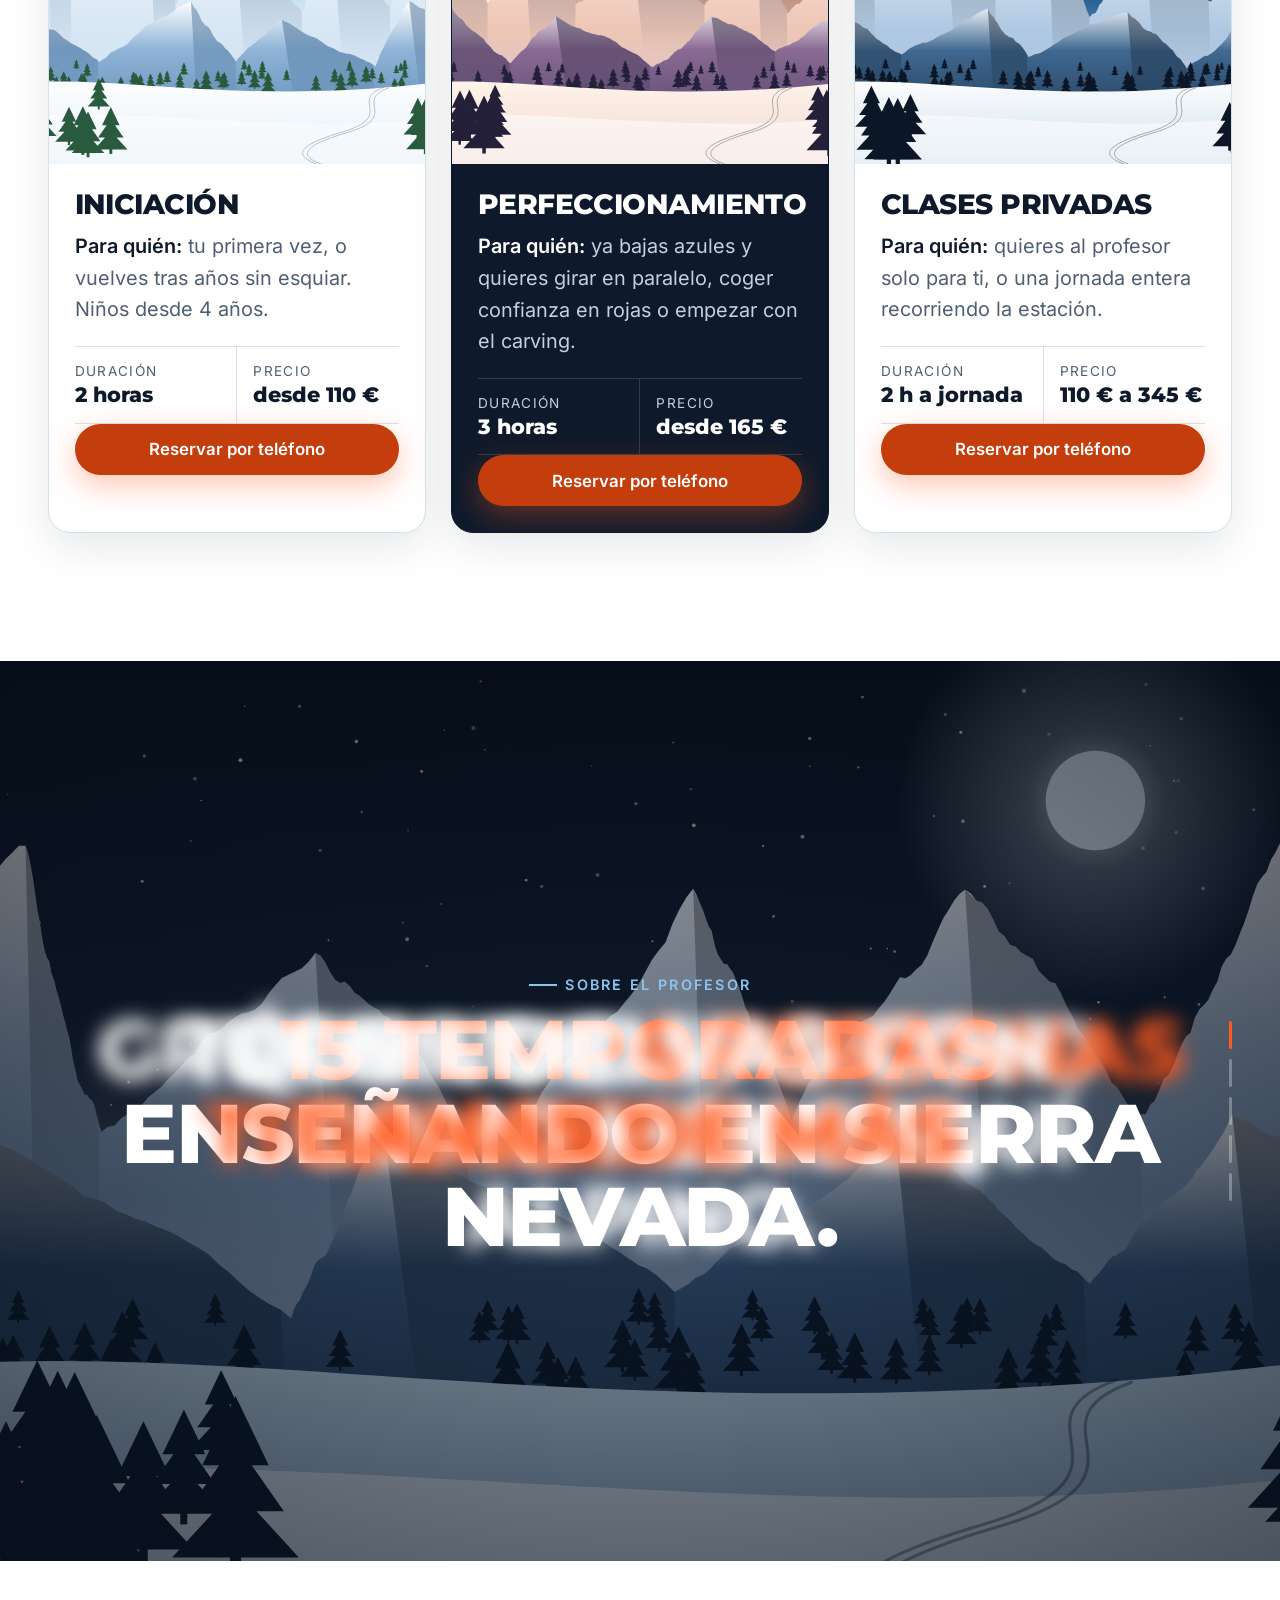
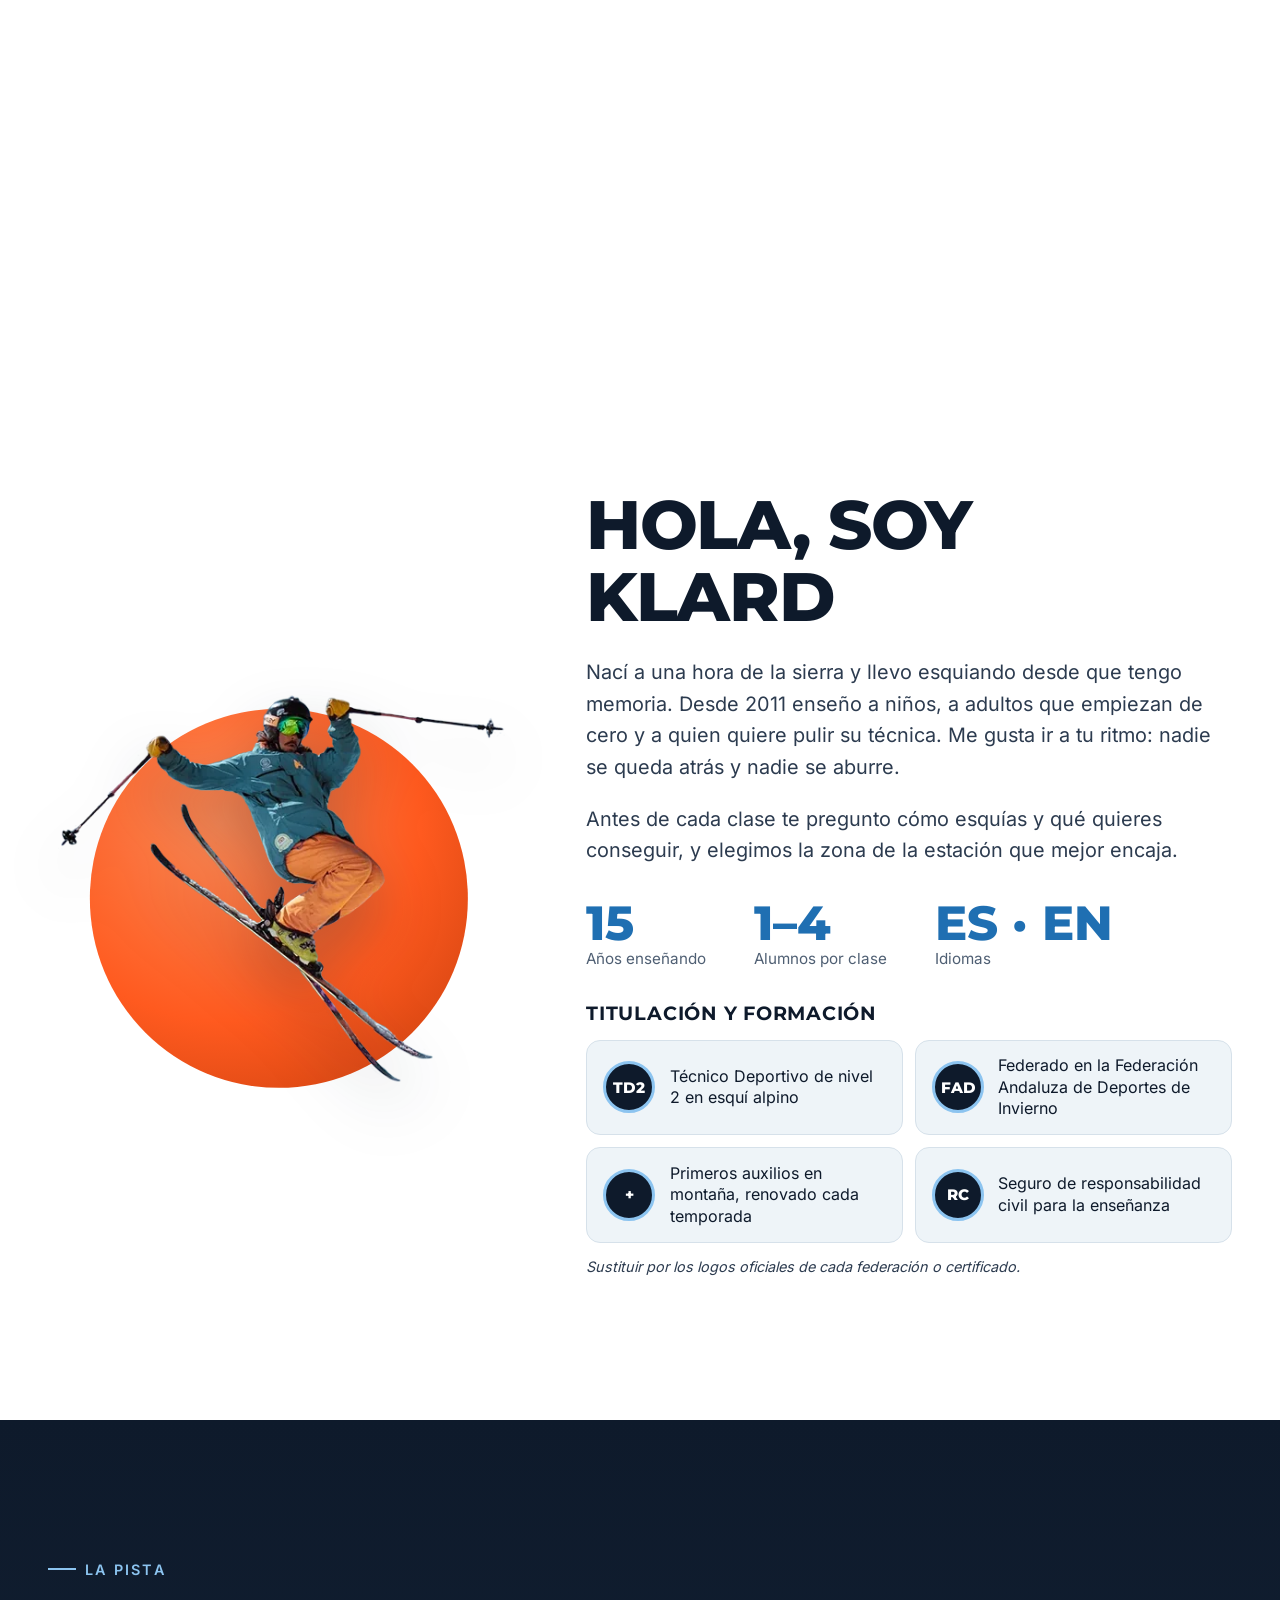
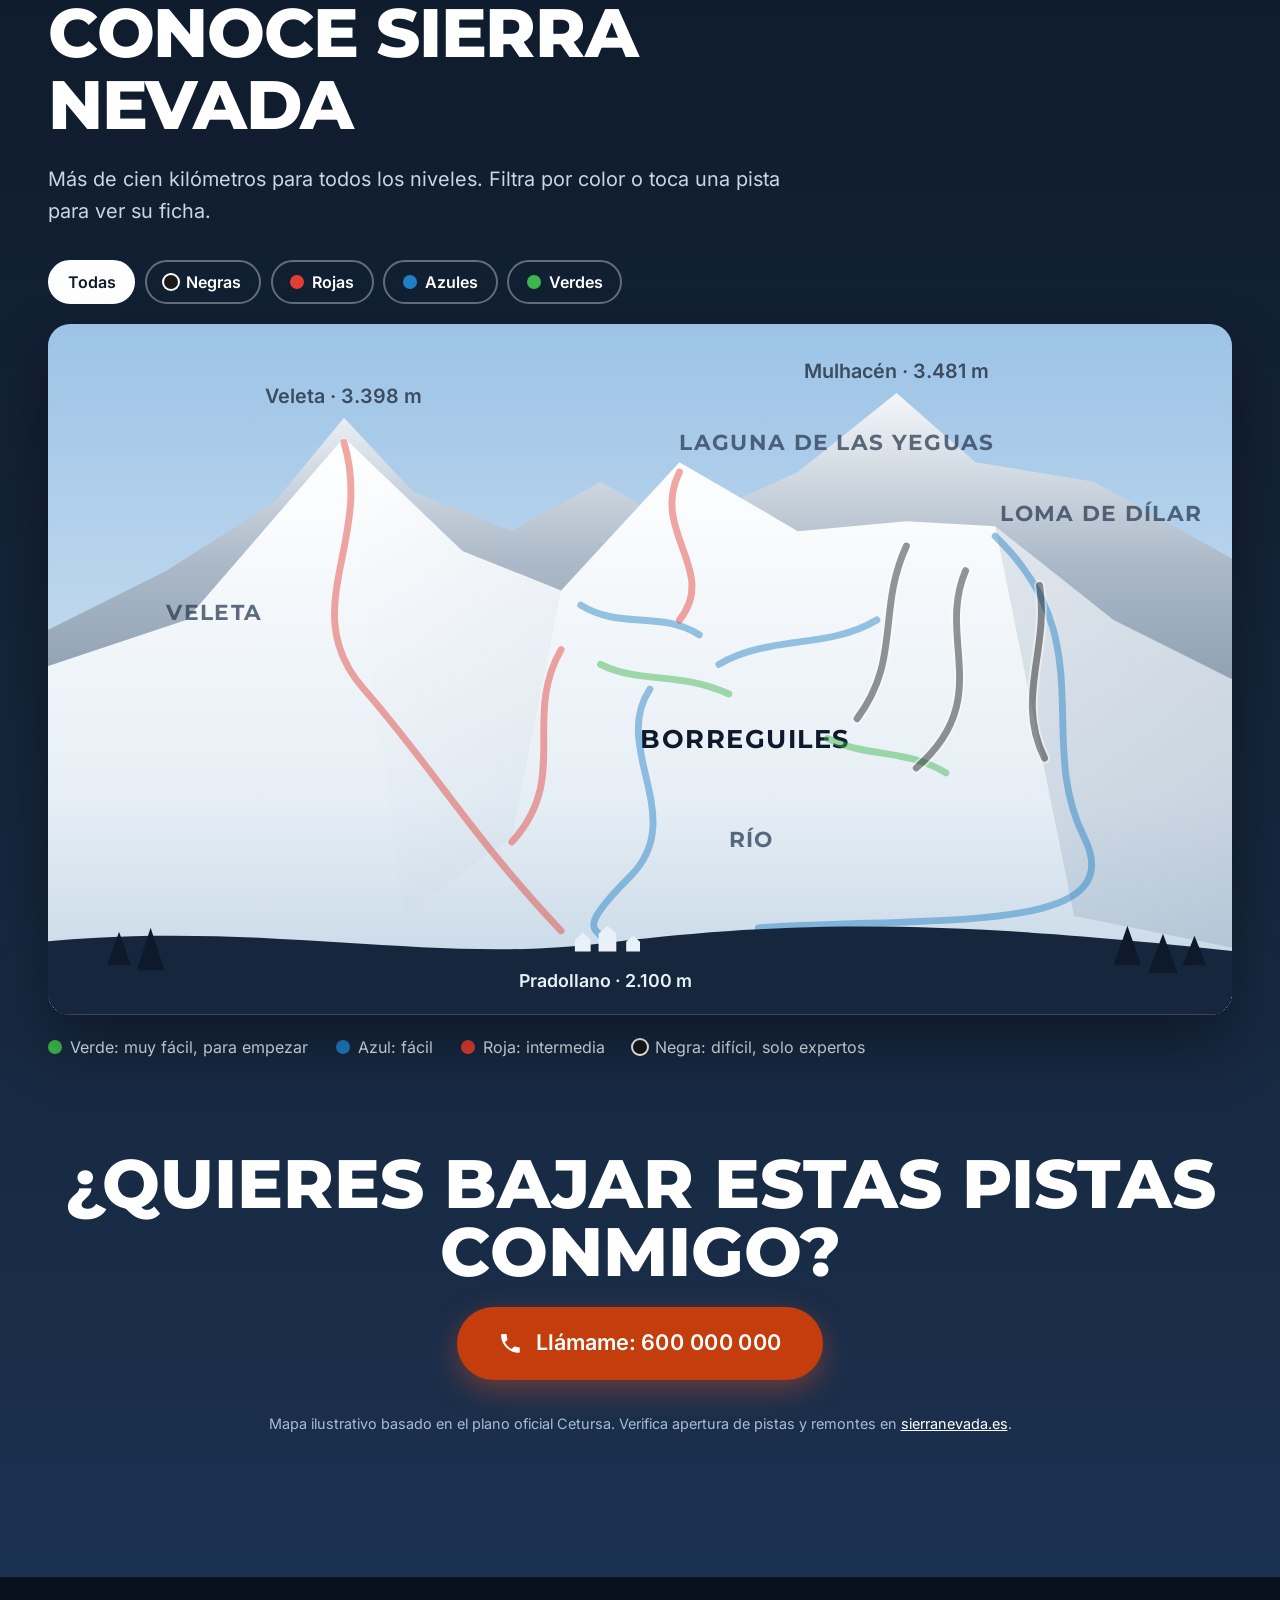
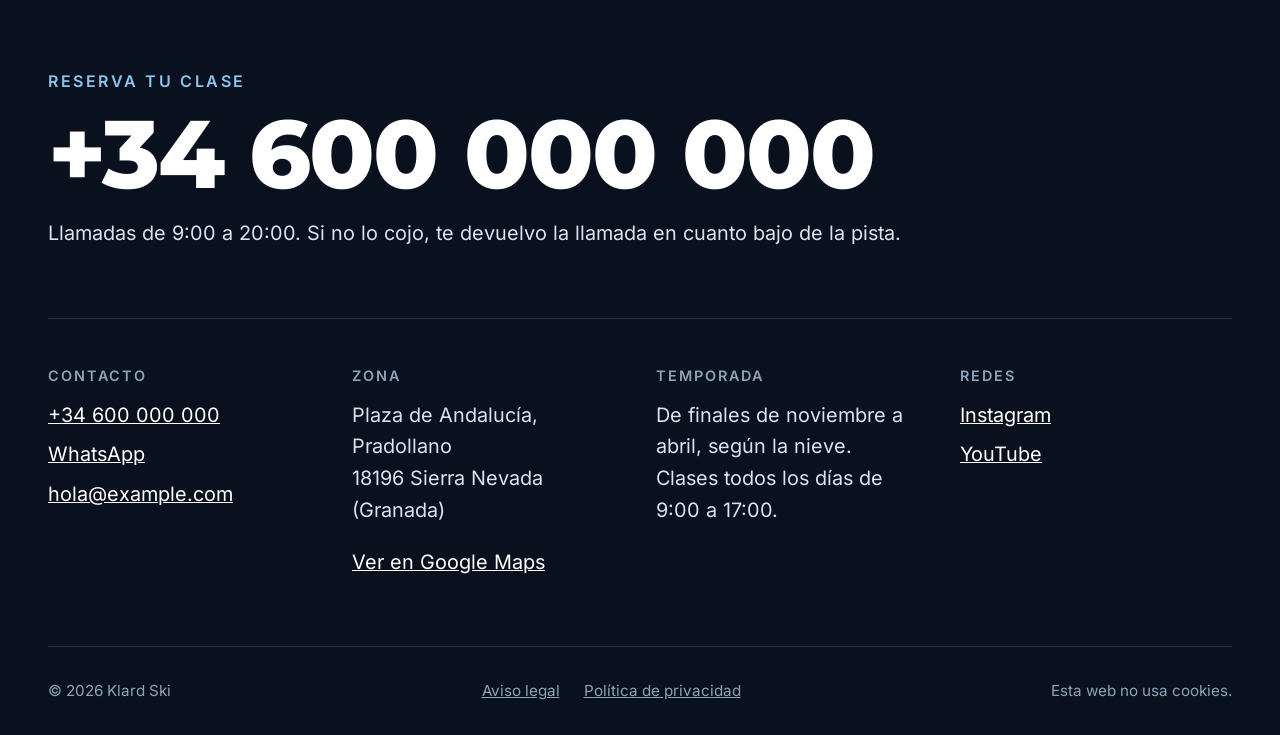
==== commit fcc97764: "La Pista: mapa interactivo de Sierra Nevada Mapa ilustrado en tres capas con parallax, pistas cargad" ====
--- a/index.html
+++ b/index.html
@@ -9,6 +9,7 @@
 	<link rel="preload" href="assets/fonts/montserrat-latin-800-normal.woff2" as="font" type="font/woff2" crossorigin>
 	<link rel="preload" href="assets/fonts/inter-latin-400-normal.woff2" as="font" type="font/woff2" crossorigin>
 	<link rel="stylesheet" href="assets/css/styles.css">
+	<link rel="stylesheet" href="assets/css/la-pista.css">
 	<link rel="icon" href="assets/img/favicon.svg" type="image/svg+xml">
 	<script>document.documentElement.classList.add('js');</script>
 </head>
@@ -31,7 +32,7 @@
 			<ul>
 				<li><a href="#clases">Clases</a></li>
 				<li><a href="#profesor">El profesor</a></li>
-				<li><a href="#pista">La pista</a></li>
+				<li><a href="#la-pista">La pista</a></li>
 				<li><a href="#contacto">Contacto</a></li>
 			</ul>
 		</nav>
@@ -190,111 +191,96 @@
 		</div>
 	</section>
 
-	<!-- 4. LA PISTA: ficha técnica, cada punto es una pista -->
-	<section class="pista" id="pista" aria-labelledby="pista-titulo">
+	<!-- 4. LA PISTA: mapa interactivo de Sierra Nevada (assets/css/la-pista.css + assets/js/la-pista.js) -->
+	<section class="lp" id="la-pista" aria-labelledby="lp-titulo">
 		<div class="envoltura">
-			<div class="pista__cabecera aparece">
-				<p class="antetitulo antetitulo--claro">Dónde damos las clases</p>
-				<h2 id="pista-titulo" class="titulo-seccion">La pista</h2>
-				<p class="pista__intro">Una montaña, cuatro niveles. Empezamos en la zona más tranquila y subimos cuando tú quieras.</p>
-			</div>
-		</div>
-
-		<div class="anatomia" data-anatomia>
-			<div class="anatomia__fijo">
-				<div class="anatomia__escena">
-					<svg class="anatomia__monte" viewBox="0 0 1600 900" aria-hidden="true">
-						<defs>
-							<linearGradient id="a-nieve" x1="0" y1="0" x2="0" y2="1"><stop offset="0" stop-color="#fff"/><stop offset=".6" stop-color="#dfeaf3"/><stop offset="1" stop-color="#9fbad3"/></linearGradient>
-							<linearGradient id="a-sombra" x1="0" y1="0" x2="1" y2="0"><stop offset="0" stop-color="#0e1a2b" stop-opacity=".05"/><stop offset="1" stop-color="#0e1a2b" stop-opacity=".4"/></linearGradient>
-							<linearGradient id="a-lejos" x1="0" y1="0" x2="0" y2="1"><stop offset="0" stop-color="#8cb2d6" stop-opacity=".55"/><stop offset="1" stop-color="#8cb2d6" stop-opacity="0"/></linearGradient>
-							<radialGradient id="a-halo"><stop offset="0" stop-color="#1f6fb2" stop-opacity=".5"/><stop offset="1" stop-color="#1f6fb2" stop-opacity="0"/></radialGradient>
-						</defs>
-						<ellipse cx="800" cy="480" rx="520" ry="420" fill="url(#a-halo)"/>
-						<path d="M420 860 L520 520 L600 600 L680 380 L720 430 L800 90 L880 330 L940 280 L1020 520 L1080 470 L1180 860 Z" fill="url(#a-lejos)" transform="translate(0 -30) scale(1 1)" opacity=".5"/>
-						<!-- Macizo -->
-						<path class="anatomia__macizo" d="M470 860 L560 640 L620 600 L690 420 L740 360 L800 100 L860 300 L930 360 L990 520 L1060 600 L1130 860 Z" fill="url(#a-nieve)"/>
-						<path d="M800 100 L860 300 L930 360 L990 520 L1060 600 L1130 860 L900 860 L860 560 L830 300 Z" fill="url(#a-sombra)"/>
-						<ellipse cx="800" cy="864" rx="380" ry="14" fill="#060d18" opacity=".5"/>
-						<!-- Remontes -->
-						<g fill="none" stroke="#0e1a2b" stroke-width="2.5" stroke-dasharray="2 8" stroke-linecap="round" opacity=".6">
-							<path d="M600 830 L760 420"/><path d="M780 400 L812 140"/><path d="M960 800 L900 380"/>
+			<div class="lp__cabecera aparece">
+				<p class="antetitulo antetitulo--claro">La pista</p>
+				<h2 id="lp-titulo" class="titulo-seccion">Conoce Sierra Nevada</h2>
+				<p class="lp__intro">Más de cien kilómetros para todos los niveles. Filtra por color o toca una pista para ver su ficha.</p>
+			</div>
+
+			<div class="lp__filtros" role="group" aria-label="Filtrar pistas por dificultad">
+				<button type="button" class="lp__filtro" data-filtro="todas" aria-pressed="true">Todas</button>
+				<button type="button" class="lp__filtro" data-filtro="negra" aria-pressed="false"><i class="lp__color lp__color--negra" aria-hidden="true"></i>Negras</button>
+				<button type="button" class="lp__filtro" data-filtro="roja" aria-pressed="false"><i class="lp__color lp__color--roja" aria-hidden="true"></i>Rojas</button>
+				<button type="button" class="lp__filtro" data-filtro="azul" aria-pressed="false"><i class="lp__color lp__color--azul" aria-hidden="true"></i>Azules</button>
+				<button type="button" class="lp__filtro" data-filtro="verde" aria-pressed="false"><i class="lp__color lp__color--verde" aria-hidden="true"></i>Verdes</button>
+			</div>
+
+			<div class="lp__mapa" data-lp-mapa>
+				<svg class="lp__svg" viewBox="0 0 1200 700" role="group" aria-label="Mapa ilustrado de las pistas de Sierra Nevada">
+					<defs>
+						<linearGradient id="lp-cielo" x1="0" y1="0" x2="0" y2="1"><stop offset="0" stop-color="#9cc3e6"/><stop offset="1" stop-color="#e8f1f8"/></linearGradient>
+						<linearGradient id="lp-cumbres" x1="0" y1="0" x2="0" y2="1"><stop offset="0" stop-color="#f4f7fa"/><stop offset=".5" stop-color="#aab8c7"/><stop offset="1" stop-color="#8496aa"/></linearGradient>
+						<linearGradient id="lp-ladera" x1="0" y1="0" x2="0" y2="1"><stop offset="0" stop-color="#ffffff"/><stop offset=".7" stop-color="#e6eef5"/><stop offset="1" stop-color="#cbdbe8"/></linearGradient>
+						<linearGradient id="lp-sombra" x1="0" y1="0" x2="1" y2="0"><stop offset="0" stop-color="#5a7391" stop-opacity="0"/><stop offset="1" stop-color="#5a7391" stop-opacity=".22"/></linearGradient>
+					</defs>
+					<rect width="1200" height="700" fill="url(#lp-cielo)"/>
+
+					<!-- Capa 1: cumbres lejanas -->
+					<g class="lp__capa" data-profundidad="0.3" aria-hidden="true">
+						<path d="M-40 330 L120 250 L230 180 L300 95 L370 170 L470 210 L560 160 L640 205 L760 150 L860 70 L940 140 L1060 160 L1240 260 L1240 420 L-40 420 Z" fill="url(#lp-cumbres)"/>
+						<text class="lp__cima" x="300" y="80" text-anchor="middle">Veleta · 3.398 m</text>
+						<text class="lp__cima" x="860" y="55" text-anchor="middle">Mulhacén · 3.481 m</text>
+					</g>
+
+					<!-- Capa 2: ladera media con las pistas -->
+					<g class="lp__capa" data-profundidad="0.6">
+						<path d="M-40 640 L-40 360 L140 300 L300 115 L420 230 L520 270 L640 140 L760 210 L870 200 L960 205 L1080 300 L1240 380 L1240 640 Z" fill="url(#lp-ladera)" aria-hidden="true"/>
+						<path d="M300 115 L420 230 L520 270 L470 520 L360 600 Z M960 205 L1080 300 L1240 380 L1240 640 L1040 600 Z" fill="url(#lp-sombra)" aria-hidden="true"/>
+						<g class="lp__zonas" aria-hidden="true">
+							<text x="120" y="300">Veleta</text>
+							<text x="640" y="128">Laguna de las Yeguas</text>
+							<text x="600" y="430" class="lp__zona--destacada">Borreguiles</text>
+							<text x="1170" y="200" text-anchor="end">Loma de Dílar</text>
+							<text x="690" y="530">Río</text>
 						</g>
-						<!-- Pistas -->
-						<g fill="none" stroke-linecap="round" stroke-linejoin="round" stroke-width="10">
-							<path class="anatomia__trazo" data-n="0" stroke="#0e1a2b" d="M805 130 C 790 190, 830 230, 800 290 S 760 350, 770 400"/>
-							<path class="anatomia__trazo" data-n="1" stroke="#d93025" d="M750 420 C 700 480, 740 540, 680 600 S 620 700, 620 820"/>
-							<path class="anatomia__trazo" data-n="2" stroke="#1f6fb2" d="M880 360 C 930 420, 900 480, 960 540 S 1000 660, 980 780"/>
-							<path class="anatomia__trazo" data-n="3" stroke="#1f9d55" d="M770 640 C 800 670, 850 650, 870 690 S 840 760, 880 800"/>
-						</g>
-						<!-- Líneas guía hacia cada ficha -->
-						<g class="anatomia__guias" fill="none" stroke="#8cc4f0" stroke-width="1.5">
-							<path class="anatomia__guia" data-n="0" d="M440 200 H 640 L 800 290"/>
-							<path class="anatomia__guia" data-n="1" d="M440 610 H 560 L 680 600"/>
-							<path class="anatomia__guia" data-n="2" d="M1160 330 H 1040 L 960 520"/>
-							<path class="anatomia__guia" data-n="3" d="M1160 690 H 1000 L 870 690"/>
-						</g>
-						<!-- Puntos -->
-						<g class="anatomia__puntos">
-							<g class="anatomia__punto" data-n="0" transform="translate(800 290)"><circle r="22"/><circle r="9"/></g>
-							<g class="anatomia__punto" data-n="1" transform="translate(680 600)"><circle r="22"/><circle r="9"/></g>
-							<g class="anatomia__punto" data-n="2" transform="translate(960 520)"><circle r="22"/><circle r="9"/></g>
-							<g class="anatomia__punto" data-n="3" transform="translate(870 690)"><circle r="22"/><circle r="9"/></g>
-						</g>
-						<!-- Pueblo -->
-						<g fill="#16263c"><path d="M560 846h18v-14l9-8 9 8v14h10v-20l10-9 10 9v20h12v-12l8-7 8 7v12Z"/></g>
-						<text x="560" y="884" fill="#c9d6e3" font-family="Inter, sans-serif" font-size="20" font-weight="600">Pradollano · 2.100 m</text>
-					</svg>
-
-					<ol class="fichas" role="list">
-						<li class="ficha-pista ficha-pista--negra es-activa" id="pista-veleta" data-n="0">
-							<p class="ficha-pista__num" aria-hidden="true">01</p>
-							<h3 class="ficha-pista__nombre">Veleta <span class="etiqueta etiqueta--negra">Negra</span></h3>
-							<p class="ficha-pista__lema">Pendiente fuerte, respuesta inmediata.</p>
-							<p>La parte alta de la estación, con más inclinación y viento. Solo con buen nivel y buenas condiciones.</p>
-							<p class="ficha-pista__datos"><span>Expertos</span><span>Telesilla Veleta</span><span>3.300 m</span></p>
-						</li>
-						<li class="ficha-pista ficha-pista--roja" id="pista-rio" data-n="1">
-							<p class="ficha-pista__num" aria-hidden="true">02</p>
-							<h3 class="ficha-pista__nombre">El Río <span class="etiqueta etiqueta--roja">Roja</span></h3>
-							<p class="ficha-pista__lema">Larga, técnica y con mucho ritmo.</p>
-							<p>La bajada hasta el pueblo. Un clásico para las clases de perfeccionamiento y el carving.</p>
-							<p class="ficha-pista__datos"><span>Nivel medio-alto</span><span>Telecabina Al-Andalus</span><span>2.650 m</span></p>
-						</li>
-						<li class="ficha-pista ficha-pista--azul" id="pista-laguna" data-n="2">
-							<p class="ficha-pista__num" aria-hidden="true">03</p>
-							<h3 class="ficha-pista__nombre">Laguna <span class="etiqueta etiqueta--azul">Azul</span></h3>
-							<p class="ficha-pista__lema">Ancha, estable y con margen.</p>
-							<p>Pistas amplias con buena nieve hasta tarde. Perfecta para pasar a los giros en paralelo.</p>
-							<p class="ficha-pista__datos"><span>Nivel medio</span><span>Telesilla Laguna</span><span>2.900 m</span></p>
-						</li>
-						<li class="ficha-pista ficha-pista--verde" id="pista-borreguiles" data-n="3">
-							<p class="ficha-pista__num" aria-hidden="true">04</p>
-							<h3 class="ficha-pista__nombre">Borreguiles <span class="etiqueta etiqueta--verde">Verde</span></h3>
-							<p class="ficha-pista__lema">Suave, tranquila, para empezar.</p>
-							<p>Una meseta amplia donde damos casi todas las clases de iniciación. Apta para principiantes.</p>
-							<p class="ficha-pista__datos"><span>Principiantes</span><span>Cintas y telecabina</span><span>2.650 m</span></p>
-						</li>
-					</ol>
-				</div>
-			</div>
-		</div>
-
-		<div class="envoltura">
-			<dl class="pista__datos aparece">
-				<div><dt>Cota</dt><dd>2.100 a 3.300 m</dd></div>
-				<div><dt>Temporada</dt><dd>Noviembre a abril</dd></div>
-				<div><dt>Punto de encuentro</dt><dd>Plaza de Andalucía, Pradollano</dd></div>
-			</dl>
+						<g class="lp__pistas" data-lp-pistas></g>
+					</g>
+
+					<!-- Capa 3: primer plano con Pradollano -->
+					<g class="lp__capa" data-profundidad="1" aria-hidden="true">
+						<path d="M-40 700 L-40 630 C 200 600, 380 650, 560 628 S 900 600, 1240 640 L1240 700 Z" fill="#16263c"/>
+						<g fill="#0e1a2b"><path d="M60 650 72 616 84 650Z M90 655 104 612 118 655Z M1080 650 1094 610 1108 650Z M1115 658 1130 618 1145 658Z M1150 650 1162 620 1174 650Z"/></g>
+						<g fill="#e8f1f8"><path d="M520 636h14v-12l8-7 8 7v12h8v-18l9-8 9 8v18h10v-10l7-6 7 6v10Z"/></g>
+						<text class="lp__pueblo" x="565" y="672" text-anchor="middle">Pradollano · 2.100 m</text>
+					</g>
+				</svg>
+				<div class="lp__tooltip" data-lp-tooltip hidden></div>
+			</div>
+
+			<p class="lp__deslizar" aria-hidden="true">Desliza el mapa para verlo entero →</p>
+			<ul class="lp__leyenda" aria-label="Leyenda de colores">
+				<li><i class="lp__color lp__color--verde" aria-hidden="true"></i>Verde: muy fácil, para empezar</li>
+				<li><i class="lp__color lp__color--azul" aria-hidden="true"></i>Azul: fácil</li>
+				<li><i class="lp__color lp__color--roja" aria-hidden="true"></i>Roja: intermedia</li>
+				<li><i class="lp__color lp__color--negra" aria-hidden="true"></i>Negra: difícil, solo expertos</li>
+			</ul>
+
+			<!-- Las mismas fichas en texto, para lectores de pantalla -->
+			<ul class="sr-only" data-lp-lista aria-label="Lista de pistas"></ul>
+
+			<aside class="lp__panel" data-lp-panel role="dialog" aria-modal="false" aria-labelledby="lp-panel-titulo" hidden>
+				<button type="button" class="lp__cerrar" data-lp-cerrar aria-label="Cerrar ficha">×</button>
+				<p class="lp__panel-nivel" data-lp-nivel></p>
+				<h3 id="lp-panel-titulo" class="lp__panel-titulo" tabindex="-1"></h3>
+				<p class="lp__panel-frase" data-lp-frase></p>
+				<dl class="lp__panel-datos">
+					<div><dt>Zona</dt><dd data-lp-zona></dd></div>
+					<div><dt>Longitud</dt><dd data-lp-longitud></dd></div>
+					<div><dt>Desnivel</dt><dd data-lp-desnivel></dd></div>
+				</dl>
+			</aside>
 
 			<div class="pista__cta aparece">
-				<p class="pista__cta-titulo">¿Quieres esquiar aquí?</p>
+				<p class="pista__cta-titulo">¿Quieres bajar estas pistas conmigo?</p>
 				<a class="boton boton--llamar boton--grande" href="tel:+34600000000">
 					<svg class="icono" viewBox="0 0 24 24" aria-hidden="true"><path d="M6.6 10.8a15.1 15.1 0 0 0 6.6 6.6l2.2-2.2c.3-.3.7-.4 1-.2 1.1.4 2.3.6 3.6.6.6 0 1 .4 1 1V20c0 .6-.4 1-1 1A17 17 0 0 1 3 4c0-.6.4-1 1-1h3.5c.6 0 1 .4 1 1 0 1.3.2 2.5.6 3.6.1.3 0 .7-.2 1Z" fill="currentColor"/></svg>
 					<span>Llámame: <strong>600 000 000</strong></span>
 				</a>
-				<a class="pista__arriba" href="#clases">o vuelve a ver las clases <span aria-hidden="true">↑</span></a>
-			</div>
+			</div>
+			<p class="lp__aviso">Mapa ilustrativo basado en el plano oficial Cetursa. Verifica apertura de pistas y remontes en <a href="https://sierranevada.es/">sierranevada.es</a>.</p>
 		</div>
 	</section>
 </main>
@@ -351,5 +337,6 @@
 </a>
 
 <script src="assets/js/main.js" defer></script>
+<script src="assets/js/la-pista.js" defer></script>
 </body>
 </html>
--- a/assets/css/styles.css
+++ b/assets/css/styles.css
@@ -237,57 +237,7 @@
 .ficha__nota { margin-top: 0.75rem; font-size: 0.9rem; color: var(--c-muted); font-style: italic; }
 
 /* ---------- 4. La pista ---------- */
-.pista { position: relative; background: linear-gradient(180deg, var(--c-ink) 0%, var(--c-ink-2) 60%, #1b3150 100%); color: #fff; padding-block: clamp(5rem, 10vw, 9rem); overflow: clip; }
-.pista__cabecera { max-width: 760px; }
-.pista__intro { color: #c9d6e3; margin-top: 1.5rem; }
-
-/* Ficha técnica de la pista: cada punto del monte es una pista */
-.anatomia { position: relative; height: 420vh; margin-top: clamp(1rem, 3vw, 2rem); }
-.anatomia__fijo { position: sticky; top: var(--cab-h); height: calc(100vh - var(--cab-h)); display: grid; place-items: center; padding-inline: var(--margen); }
-.anatomia__escena { position: relative; width: min(100%, 1400px, (100vh - var(--cab-h) - 2rem) * 16 / 9); aspect-ratio: 16 / 9; container-type: inline-size; }
-.anatomia__monte { position: absolute; inset: 0; width: 100%; height: 100%; overflow: visible; }
-.anatomia__macizo { filter: drop-shadow(0 30px 40px rgb(0 0 0 / 0.35)); }
-.anatomia__trazo { opacity: 0.3; transition: opacity 0.5s, stroke-width 0.5s; }
-.anatomia__trazo.es-activo { opacity: 1; stroke-width: 15; }
-.anatomia__guia { stroke-dasharray: 700; stroke-dashoffset: 700; opacity: 0.4; transition: stroke-dashoffset 0.9s var(--ease), opacity 0.4s; }
-.anatomia__guia.es-activa { stroke-dashoffset: 0; opacity: 1; }
-.anatomia__punto circle:first-child { fill: rgb(255 255 255 / 0.18); stroke: #fff; stroke-width: 2; transition: transform 0.4s var(--ease); }
-.anatomia__punto circle:last-child { fill: #fff; }
-.anatomia__punto.es-activo circle:first-child { fill: var(--c-energy); transform: scale(1.35); }
-.anatomia__punto.es-activo { animation: latido-svg 1.6s ease-in-out infinite; }
-@keyframes latido-svg { 50% { opacity: 0.75; } }
-
-.fichas { position: absolute; inset: 0; pointer-events: none; }
-.ficha-pista {
-	position: absolute;
-	width: 25%;
-	opacity: 0.32;
-	transform: translateY(10px);
-	transition: opacity 0.5s var(--ease), transform 0.5s var(--ease);
-	font-size: clamp(0.95rem, 1.25cqi, 1.15rem);
-	line-height: 1.5;
-}
-.ficha-pista.es-activa { opacity: 1; transform: none; }
-.ficha-pista[data-n="0"] { left: 2%; top: 13%; }
-.ficha-pista[data-n="1"] { left: 2%; top: 58%; }
-.ficha-pista[data-n="2"] { right: 2%; top: 26%; text-align: right; }
-.ficha-pista[data-n="3"] { right: 2%; top: 66%; text-align: right; }
-.ficha-pista p { margin: 0 0 0.5em; color: #dbe4ee; }
-.ficha-pista__num { font: 800 0.95em var(--f-head); color: var(--c-glacier-light) !important; letter-spacing: 0.1em; }
-.ficha-pista__nombre { font-size: clamp(1.4rem, 2.2cqi, 2.1rem); font-weight: 800; text-transform: uppercase; margin-bottom: 0.3em; display: flex; align-items: center; gap: 0.5em; flex-wrap: wrap; }
-.ficha-pista[data-n="2"] .ficha-pista__nombre, .ficha-pista[data-n="3"] .ficha-pista__nombre { justify-content: flex-end; }
-.ficha-pista__lema { font-weight: 600; color: #fff !important; }
-.ficha-pista__datos { display: flex; flex-wrap: wrap; gap: 0.3em 0.9em; font-size: 0.85em; color: #a9bccf !important; text-transform: uppercase; letter-spacing: 0.06em; }
-.ficha-pista[data-n="2"] .ficha-pista__datos, .ficha-pista[data-n="3"] .ficha-pista__datos { justify-content: flex-end; }
-.etiqueta { font: 700 0.42em/1 var(--f-body); letter-spacing: 0.12em; padding: 0.55em 0.8em; border-radius: 999px; color: #fff; }
-.etiqueta--negra { background: #000; box-shadow: inset 0 0 0 1.5px #fff; }
-.etiqueta--roja { background: #c5221f; }
-.etiqueta--azul { background: var(--c-glacier); }
-.etiqueta--verde { background: #17733e; }
-
-.pista__datos { display: flex; flex-wrap: wrap; justify-content: center; gap: 1rem 4rem; margin: clamp(2rem, 5vw, 4rem) 0 0; text-align: center; }
-.pista__datos dt { font-size: 0.85rem; text-transform: uppercase; letter-spacing: 0.12em; color: var(--c-glacier-light); }
-.pista__datos dd { margin: 0; font-weight: 600; }
+
 
 .pista__cta { margin-top: clamp(3rem, 7vw, 6rem); text-align: center; display: flex; flex-direction: column; align-items: center; gap: 1.25rem; }
 .pista__cta-titulo { font: 800 var(--fs-h2)/1 var(--f-head); text-transform: uppercase; margin: 0; }
@@ -318,20 +268,6 @@
 .js .tarjeta.aparece.es-visible:hover { transform: translateY(-8px); }
 
 /* ---------- Responsive ---------- */
-/* Ficha técnica en pantallas estrechas: el monte queda fijo arriba y las fichas pasan por debajo */
-@media (max-width: 900px) {
-	.anatomia { height: auto; }
-	.anatomia__fijo { position: static; height: auto; display: block; padding-inline: 0; }
-	.anatomia__escena { width: 100%; aspect-ratio: auto; }
-	.anatomia__monte { position: sticky; top: var(--cab-h); z-index: 1; height: 42vh; height: 42svh; width: 100%; background: linear-gradient(180deg, var(--c-ink) 80%, rgb(14 26 43 / 0)); }
-	.anatomia__guias { display: none; }
-	.fichas { position: static; pointer-events: auto; padding: 1rem var(--margen) 0; display: grid; gap: 1rem; }
-	.ficha-pista, .ficha-pista[data-n] { position: static; width: auto; text-align: left; font-size: 1.05rem; padding: 1.25rem; border-radius: var(--radio); background: rgb(255 255 255 / 0.04); border: 1px solid rgb(255 255 255 / 0.12); opacity: 0.5; min-height: 38vh; }
-	.ficha-pista.es-activa { opacity: 1; border-color: var(--c-glacier-light); background: rgb(255 255 255 / 0.08); }
-	.ficha-pista[data-n] .ficha-pista__nombre, .ficha-pista[data-n] .ficha-pista__datos { justify-content: flex-start; }
-	.ficha-pista__nombre { font-size: 1.7rem; }
-}
-
 @media (max-width: 1000px) {
 	.tarjetas { grid-template-columns: 1fr; max-width: 560px; }
 	.ficha { grid-template-columns: 1fr; }
@@ -379,10 +315,6 @@
 	.lema__frases { gap: 1.5rem; }
 	.lema__frase { grid-area: auto; opacity: 1; transform: none; filter: none; font-size: clamp(1.8rem, 1rem + 3vw, 3.5rem); }
 	.lema__progreso { display: none; }
-	.anatomia { height: auto; }
-	.anatomia__fijo { position: relative; height: auto; top: 0; }
-	.anatomia__guia { stroke-dashoffset: 0; }
-	.ficha-pista { opacity: 1; }
 }
 
 /* ---------- Páginas legales ---------- */
--- a/assets/css/la-pista.css
+++ b/assets/css/la-pista.css
@@ -0,0 +1,149 @@
+/* La Pista · mapa interactivo de Sierra Nevada */
+
+.lp {
+	--lp-verde: #3cb54a;
+	--lp-azul: #1e7fc4;
+	--lp-roja: #e33e33;
+	--lp-negra: #1a1a1a;
+	position: relative;
+	background: linear-gradient(180deg, var(--c-ink) 0%, var(--c-ink-2) 60%, #1b3150 100%);
+	color: #fff;
+	padding-block: clamp(5rem, 10vw, 9rem);
+}
+.lp__cabecera { max-width: 760px; }
+.lp__intro { color: #c9d6e3; margin-top: 1.5rem; }
+
+.sr-only {
+	position: absolute !important;
+	width: 1px; height: 1px;
+	margin: -1px; padding: 0;
+	overflow: hidden;
+	clip: rect(0 0 0 0);
+	white-space: nowrap;
+	border: 0;
+}
+
+/* Filtros */
+.lp__filtros { display: flex; flex-wrap: wrap; gap: 0.6rem; margin: 2rem 0 1.25rem; }
+.lp__filtro {
+	display: inline-flex; align-items: center; gap: 0.5rem;
+	min-height: 44px; padding: 0.5rem 1.1rem;
+	border: 2px solid rgb(255 255 255 / 0.35); border-radius: 999px;
+	background: transparent; color: #fff;
+	font: 600 1rem var(--f-body); cursor: pointer;
+	transition: background-color 0.25s, border-color 0.25s, color 0.25s;
+}
+.lp__filtro:hover { border-color: #fff; }
+.lp__filtro[aria-pressed="true"] { background: #fff; border-color: #fff; color: var(--c-ink); }
+.lp__color { display: inline-block; width: 14px; height: 14px; border-radius: 50%; flex: none; }
+.lp__color--verde { background: var(--lp-verde); }
+.lp__color--azul { background: var(--lp-azul); }
+.lp__color--roja { background: var(--lp-roja); }
+.lp__color--negra { background: var(--lp-negra); box-shadow: 0 0 0 2px #fff; }
+
+/* Mapa */
+.lp__mapa { position: relative; border-radius: var(--radio); overflow: hidden; box-shadow: 0 30px 60px rgb(0 0 0 / 0.35); }
+.lp__svg { width: 100%; height: auto; display: block; }
+.lp__capa { transition: transform 0.3s ease-out; will-change: transform; }
+.lp__cima { font: 600 20px var(--f-body); fill: #3b4c60; }
+.lp__zonas text { font: 700 22px var(--f-head); fill: #2b3d55; text-transform: uppercase; letter-spacing: 0.06em; opacity: 0.75; }
+.lp__zonas .lp__zona--destacada { font-size: 26px; opacity: 1; fill: #0e1a2b; }
+.lp__pueblo { font: 600 18px var(--f-body); fill: #e8f1f8; }
+
+/* Pistas: reposo con brillo suave */
+.lp__pista { cursor: pointer; transition: opacity 0.4s ease; outline: none; }
+.lp__trazo { fill: none; stroke-linecap: round; stroke-linejoin: round; stroke-width: 7; transition: stroke-width 0.25s ease; }
+.lp__borde { fill: none; stroke: #fff; stroke-linecap: round; stroke-width: 11; opacity: 0; }
+.lp__zona-toque { fill: none; stroke: transparent; stroke-width: 26; stroke-linecap: round; }
+.lp__pista[data-dificultad="verde"] { color: var(--lp-verde); }
+.lp__pista[data-dificultad="azul"] { color: var(--lp-azul); }
+.lp__pista[data-dificultad="roja"] { color: var(--lp-roja); }
+.lp__pista[data-dificultad="negra"] { color: var(--lp-negra); }
+.lp__pista[data-dificultad="negra"] .lp__borde { opacity: 1; }
+.lp__trazo { stroke: currentColor; }
+
+.lp__pista { opacity: 0.45; animation: lp-brillo 3.2s ease-in-out infinite; }
+.lp__pista:nth-child(3n + 2) { animation-delay: -1.1s; }
+.lp__pista:nth-child(3n) { animation-delay: -2.2s; }
+@keyframes lp-brillo {
+	50% { opacity: 0.75; filter: drop-shadow(0 0 6px currentColor); }
+}
+
+/* Hover, foco y pista abierta */
+.lp__pista:hover,
+.lp__pista:focus-within,
+.lp__pista.es-abierta { opacity: 1; animation: none; filter: drop-shadow(0 0 8px currentColor); }
+.lp__pista:hover .lp__trazo,
+.lp__pista:focus-within .lp__trazo,
+.lp__pista.es-abierta .lp__trazo { stroke-width: 12; }
+.lp__pista:focus-within .lp__borde { opacity: 1; stroke: var(--c-energy); stroke-width: 18; }
+
+/* Filtro activo: el nivel elegido se ilumina y el resto casi desaparece */
+.lp__mapa.tiene-filtro .lp__pista { opacity: 0.08; animation: none; filter: none; }
+.lp__mapa.tiene-filtro .lp__pista.es-filtrada,
+.lp__mapa.tiene-filtro .lp__pista.es-abierta { opacity: 1; filter: drop-shadow(0 0 8px currentColor); }
+
+/* Tooltip */
+.lp__tooltip {
+	position: absolute; z-index: 2;
+	transform: translate(-50%, calc(-100% - 14px));
+	padding: 0.5rem 0.8rem; border-radius: 10px;
+	background: var(--c-ink); color: #fff;
+	font-size: 0.95rem; line-height: 1.35; white-space: nowrap;
+	pointer-events: none;
+	box-shadow: 0 10px 24px rgb(0 0 0 / 0.3);
+}
+.lp__tooltip strong { display: block; font-family: var(--f-head); }
+
+/* Leyenda */
+.lp__leyenda { display: flex; flex-wrap: wrap; gap: 0.5rem 1.75rem; list-style: none; margin: 1.25rem 0 0; padding: 0; font-size: 1rem; color: #dbe4ee; }
+.lp__leyenda li { display: inline-flex; align-items: center; gap: 0.5rem; }
+
+/* Panel de información */
+.lp__panel {
+	position: fixed; z-index: 70;
+	right: 24px; bottom: 24px;
+	width: min(380px, calc(100vw - 32px));
+	padding: 1.5rem 1.5rem 1.25rem;
+	border-radius: var(--radio);
+	background: #fff; color: var(--c-ink);
+	box-shadow: 0 30px 70px rgb(0 0 0 / 0.4);
+	border-top: 6px solid var(--lp-color, var(--c-glacier));
+}
+.lp__panel[hidden] { display: none; }
+.lp__cerrar {
+	position: absolute; top: 0.6rem; right: 0.6rem;
+	width: 44px; height: 44px; border: 0; border-radius: 50%;
+	background: var(--c-ice); color: var(--c-ink);
+	font-size: 1.6rem; line-height: 1; cursor: pointer;
+}
+.lp__panel-nivel { margin: 0 0 0.35rem; font-size: 0.85rem; font-weight: 600; text-transform: uppercase; letter-spacing: 0.12em; color: var(--c-muted); }
+.lp__panel-titulo { font-size: 1.7rem; text-transform: uppercase; margin-bottom: 0.6rem; padding-right: 2.5rem; outline: none; }
+.lp__panel-frase { font-size: 1.1rem; }
+.lp__panel-datos { display: grid; grid-template-columns: repeat(3, 1fr); gap: 0.75rem; margin: 1rem 0 0; padding-top: 1rem; border-top: 1px solid var(--c-line); }
+.lp__panel-datos dt { font-size: 0.8rem; text-transform: uppercase; letter-spacing: 0.08em; color: var(--c-muted); }
+.lp__panel-datos dd { margin: 0; font-weight: 600; font-size: 1rem; }
+
+.lp__deslizar { display: none; margin: 0.75rem 0 0; font-size: 0.95rem; color: #c9d6e3; }
+.lp__aviso { margin-top: 2rem; font-size: 0.9rem; color: #a9bccf; text-align: center; }
+.lp__aviso a { color: #fff; }
+
+/* Móvil: sin parallax ni brillo; el panel sale como hoja desde abajo */
+@media (max-width: 639px) {
+	/* El mapa se ve a un tamaño legible y se desliza en horizontal */
+	.lp__mapa { margin-inline: calc(-1 * var(--margen)); border-radius: 0; overflow-x: auto; overscroll-behavior-x: contain; scrollbar-width: thin; }
+	.lp__svg { width: 760px; max-width: none; }
+	.lp__deslizar { display: block; }
+	.lp__pista { animation: none; opacity: 0.7; }
+	.lp__trazo { stroke-width: 10; }
+	.lp__zona-toque { stroke-width: 40; }
+	.lp__filtro { padding-inline: 0.85rem; }
+	.lp__panel { left: 12px; right: 12px; bottom: 12px; width: auto; }
+	.lp__tooltip { display: none; }
+}
+
+@media (prefers-reduced-motion: reduce) {
+	.lp__pista, .lp__mapa.tiene-filtro .lp__pista.es-filtrada { animation: none; filter: none; }
+	.lp__pista { opacity: 0.7; }
+	.lp__capa { transform: none !important; }
+}
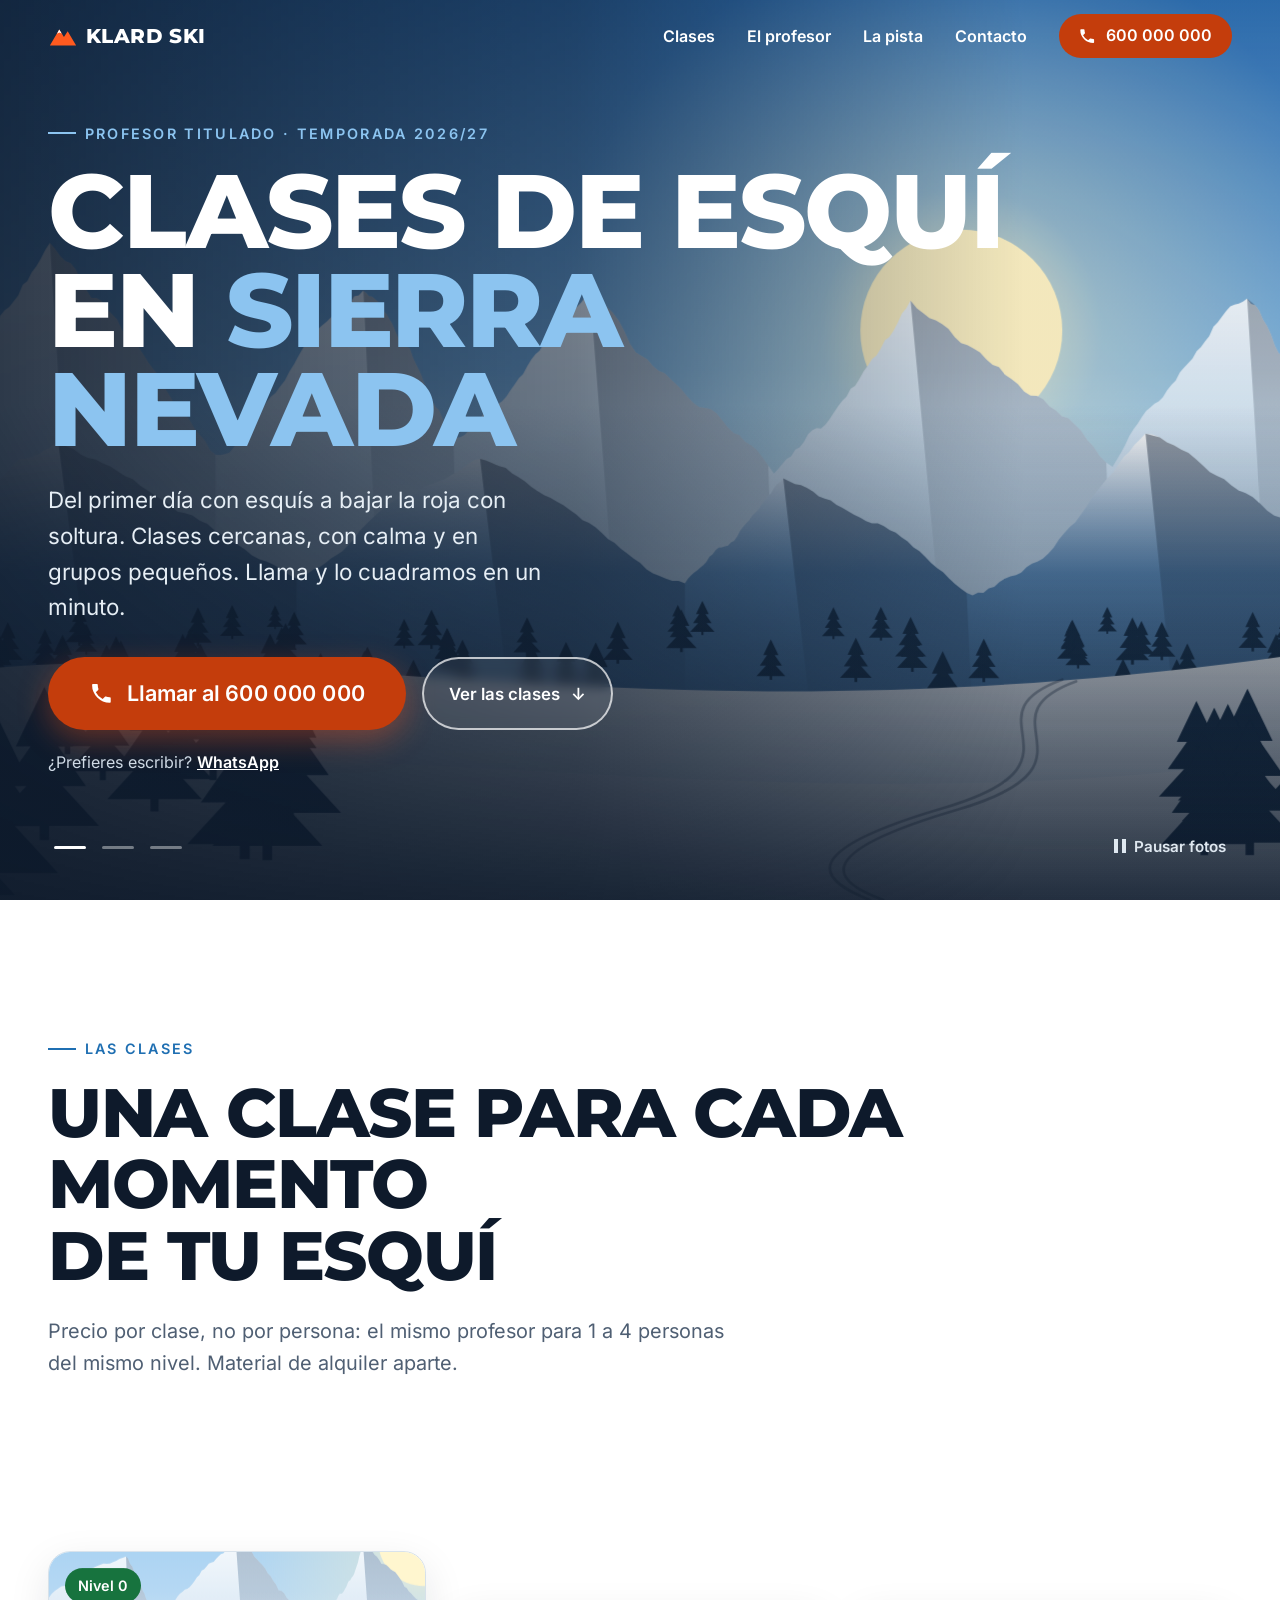
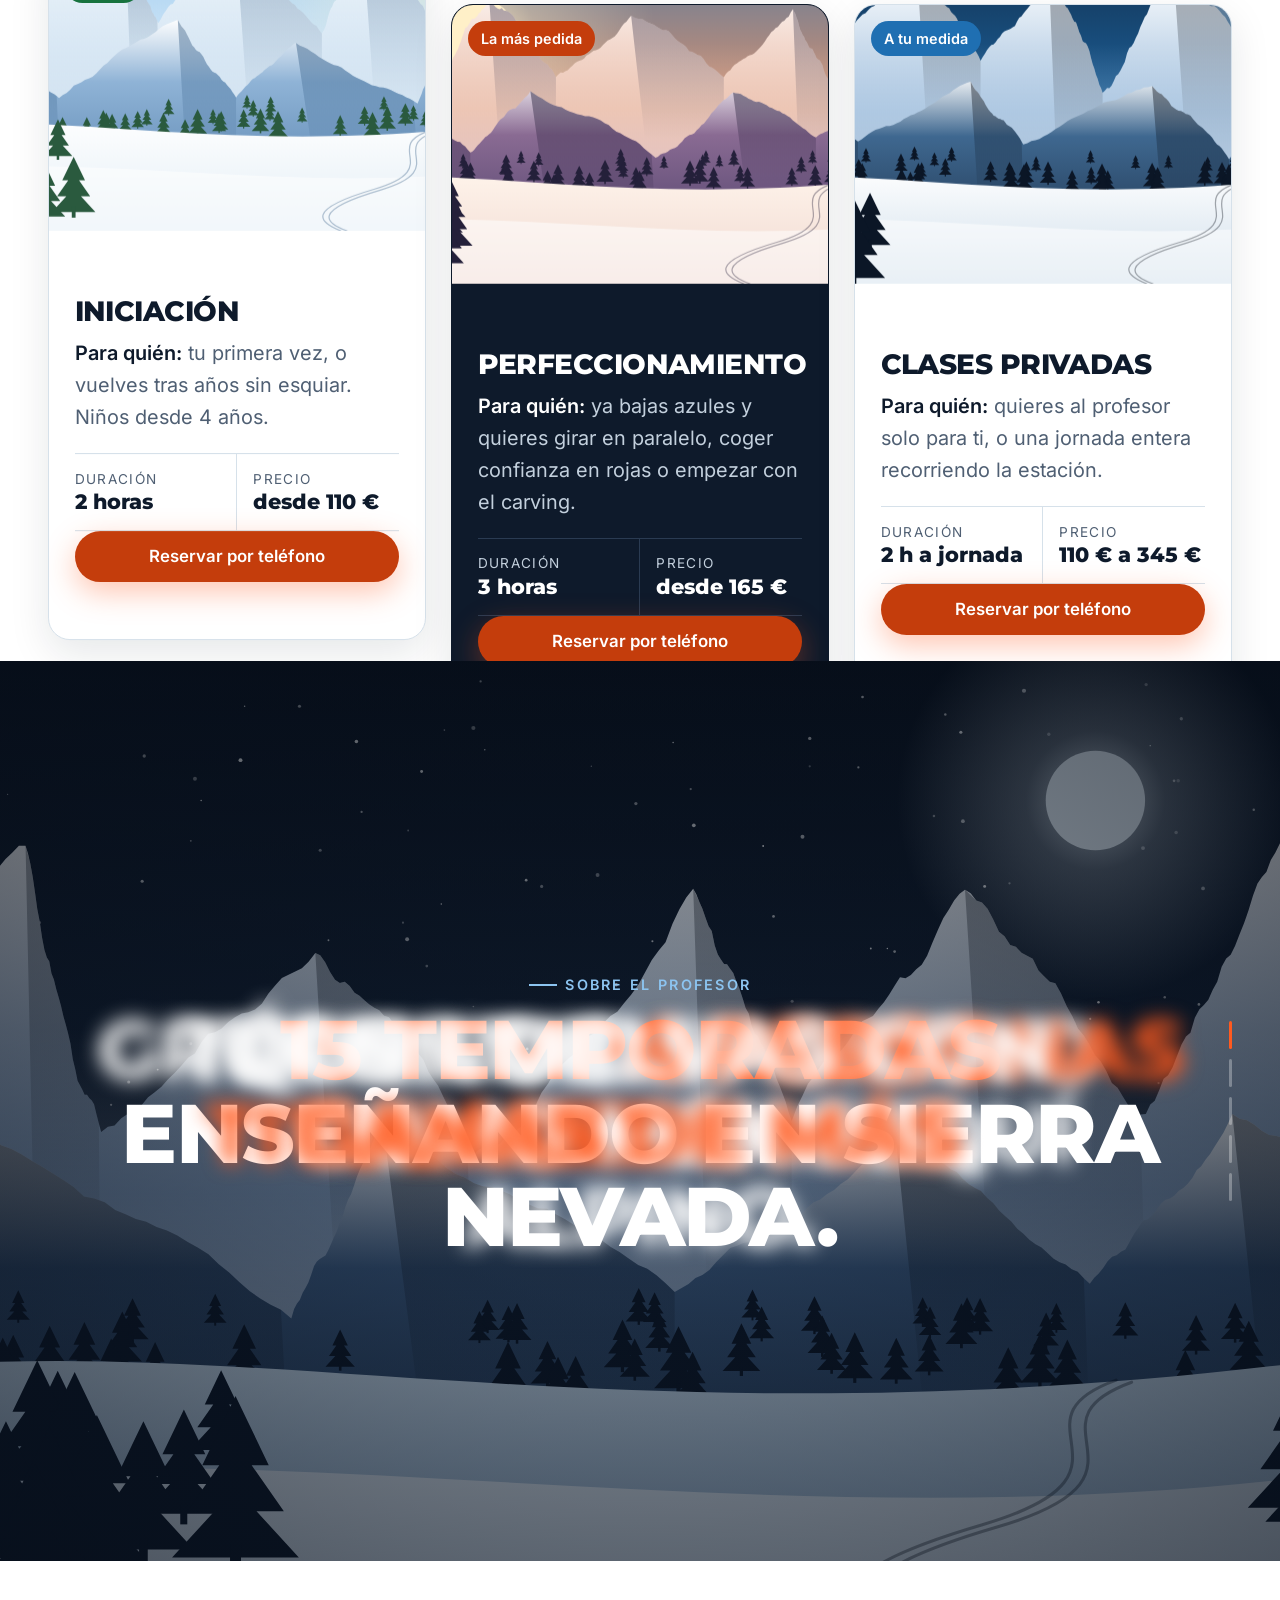
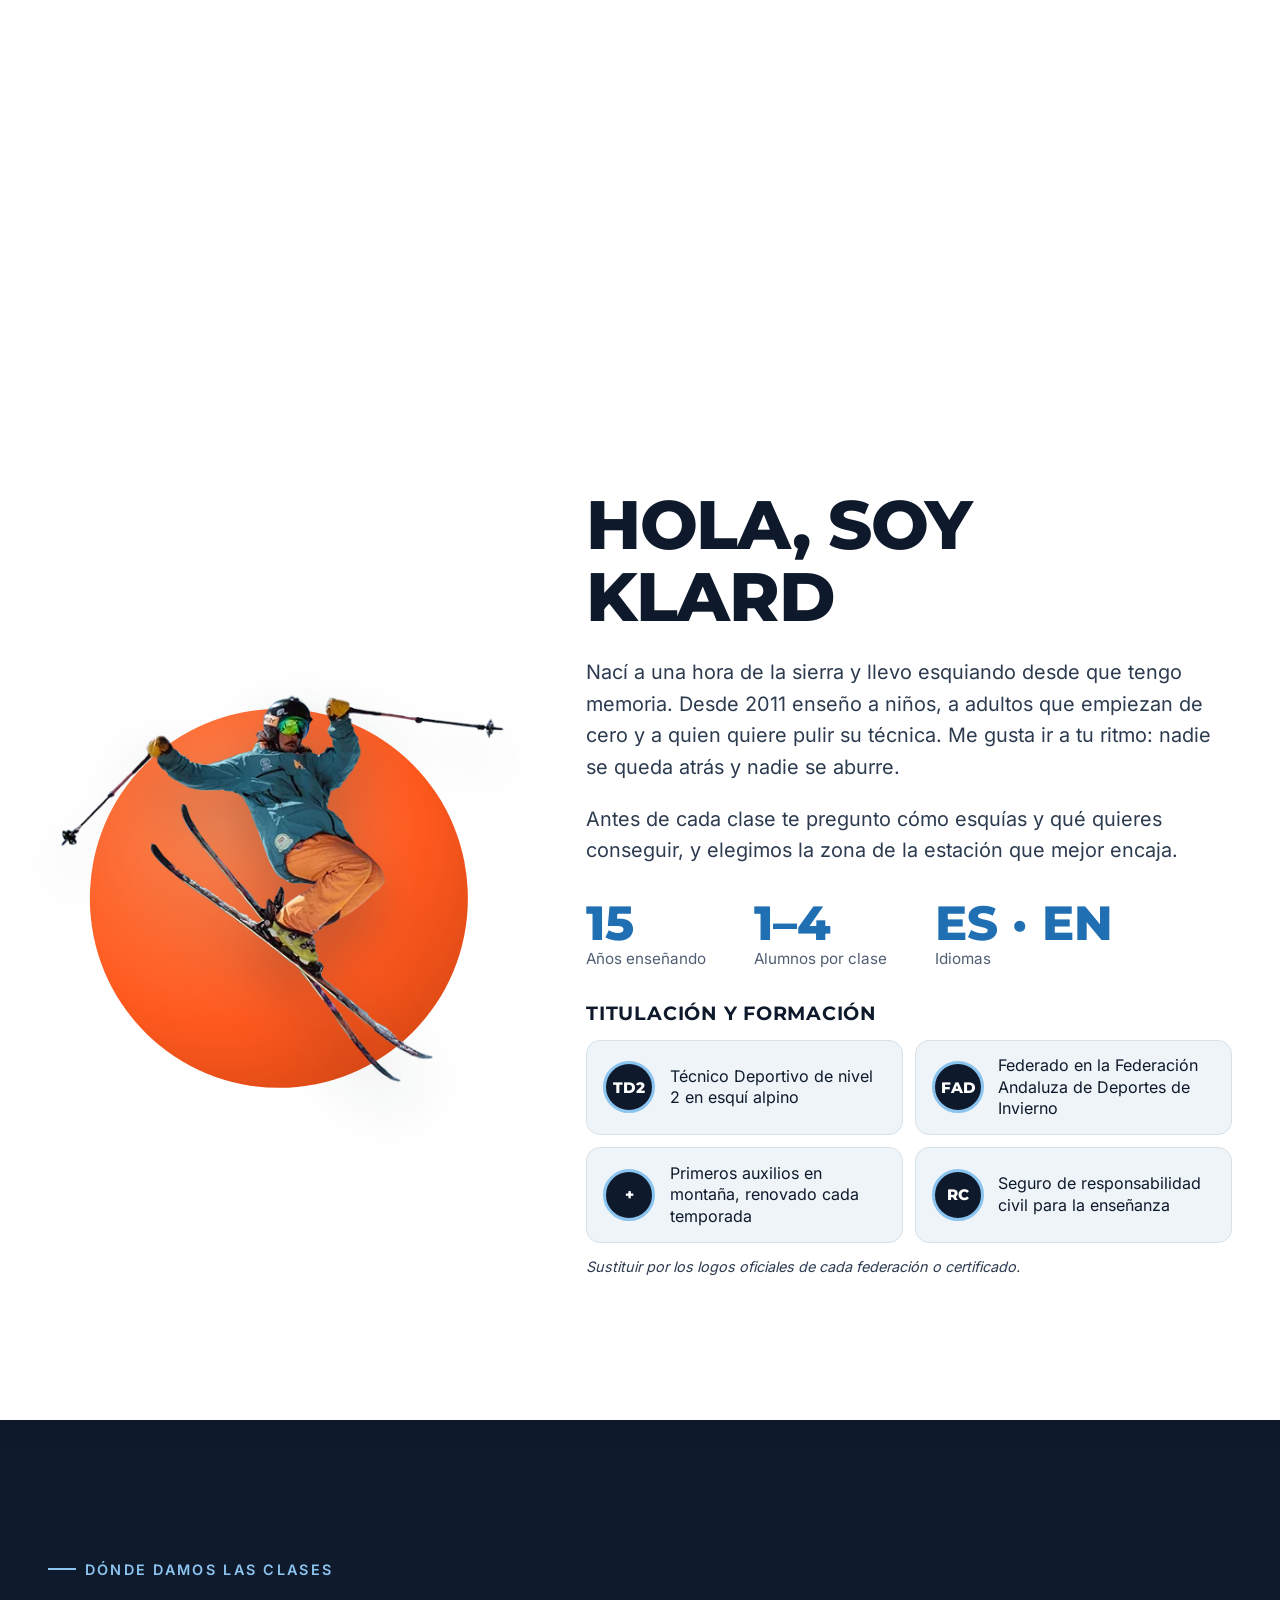
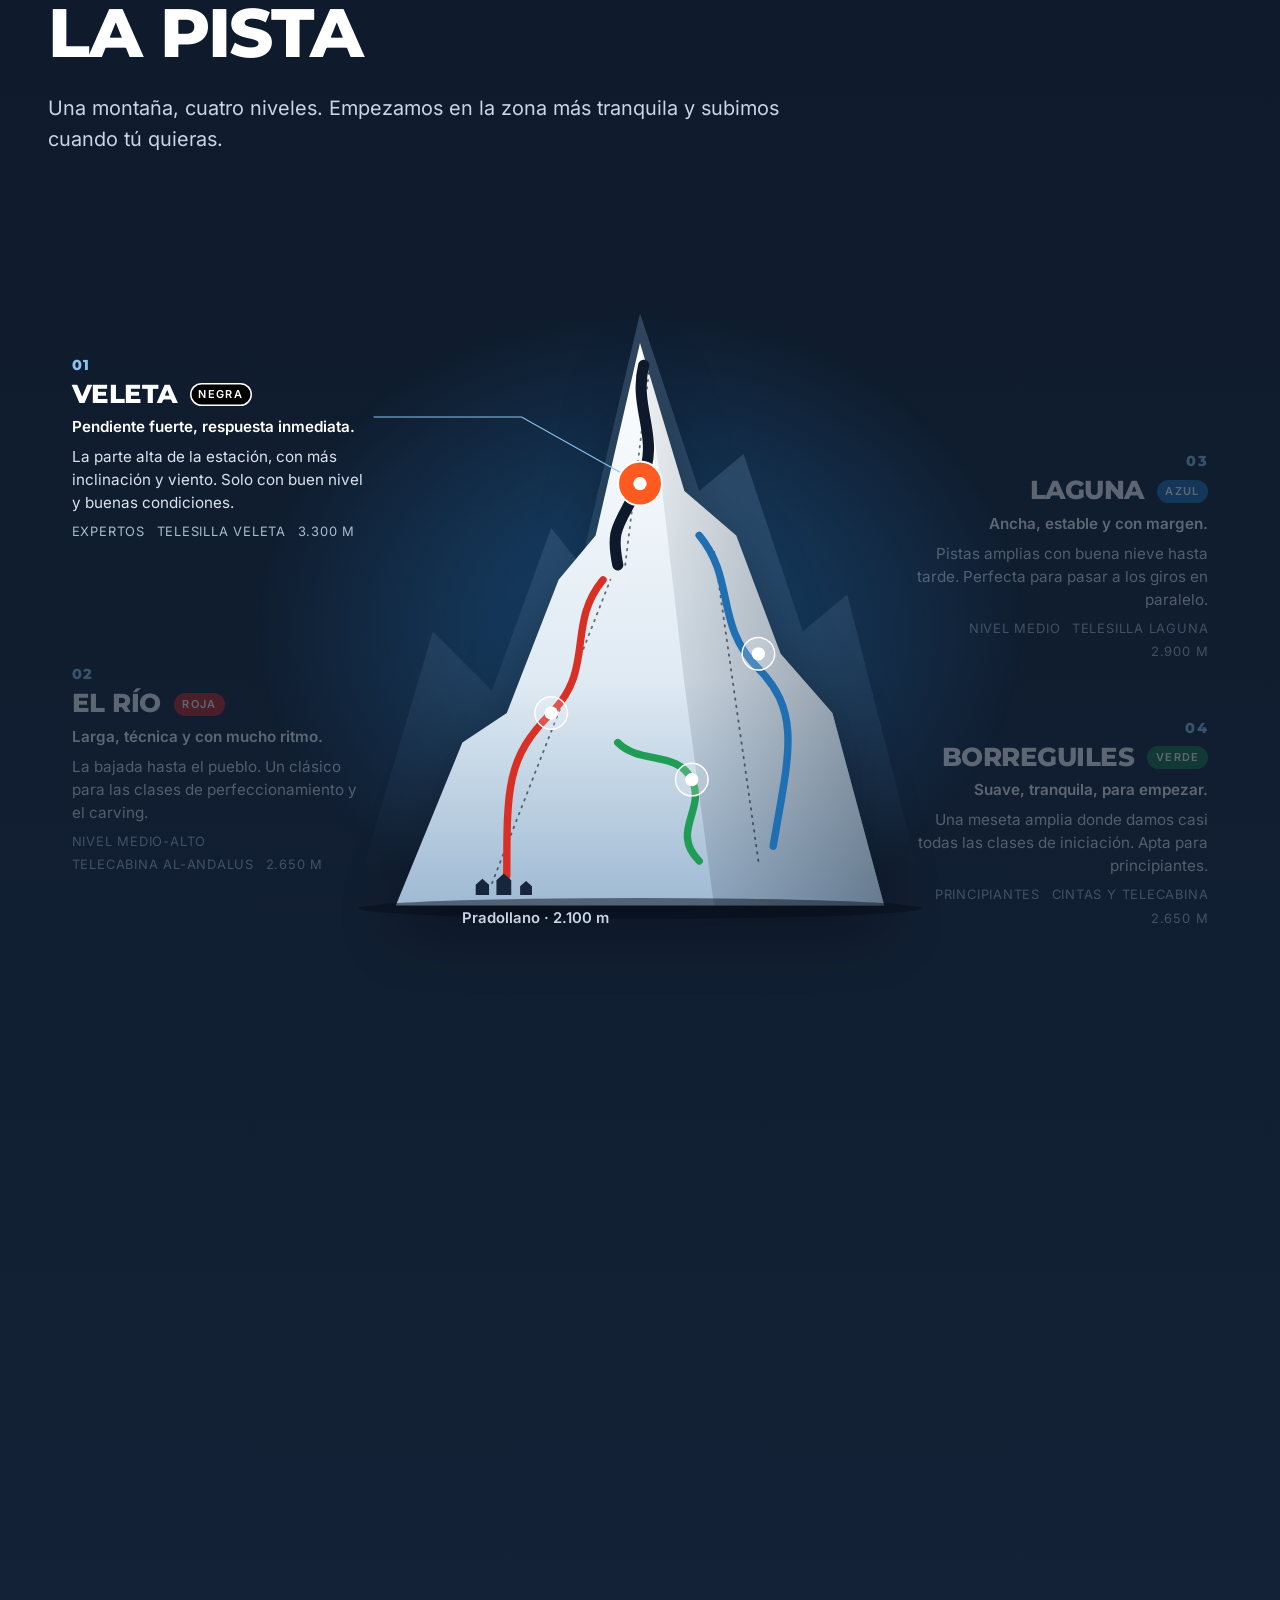
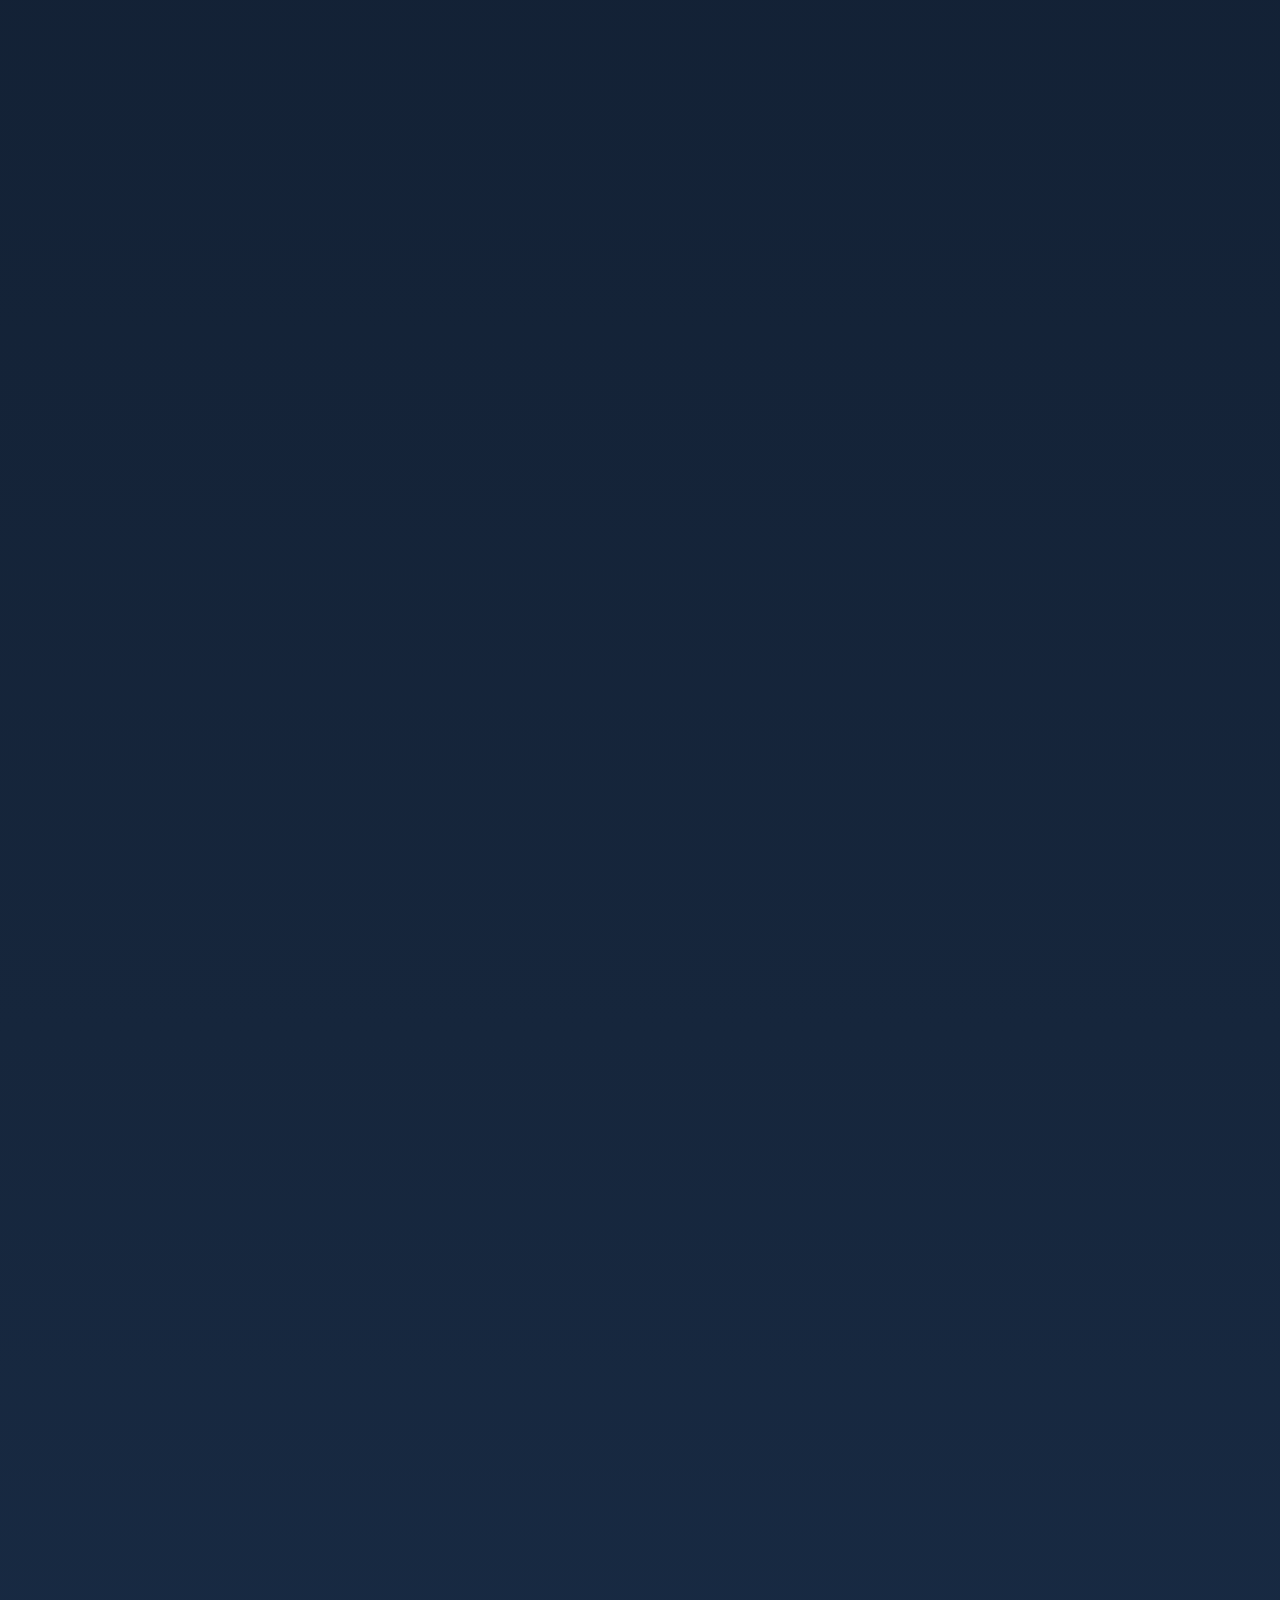
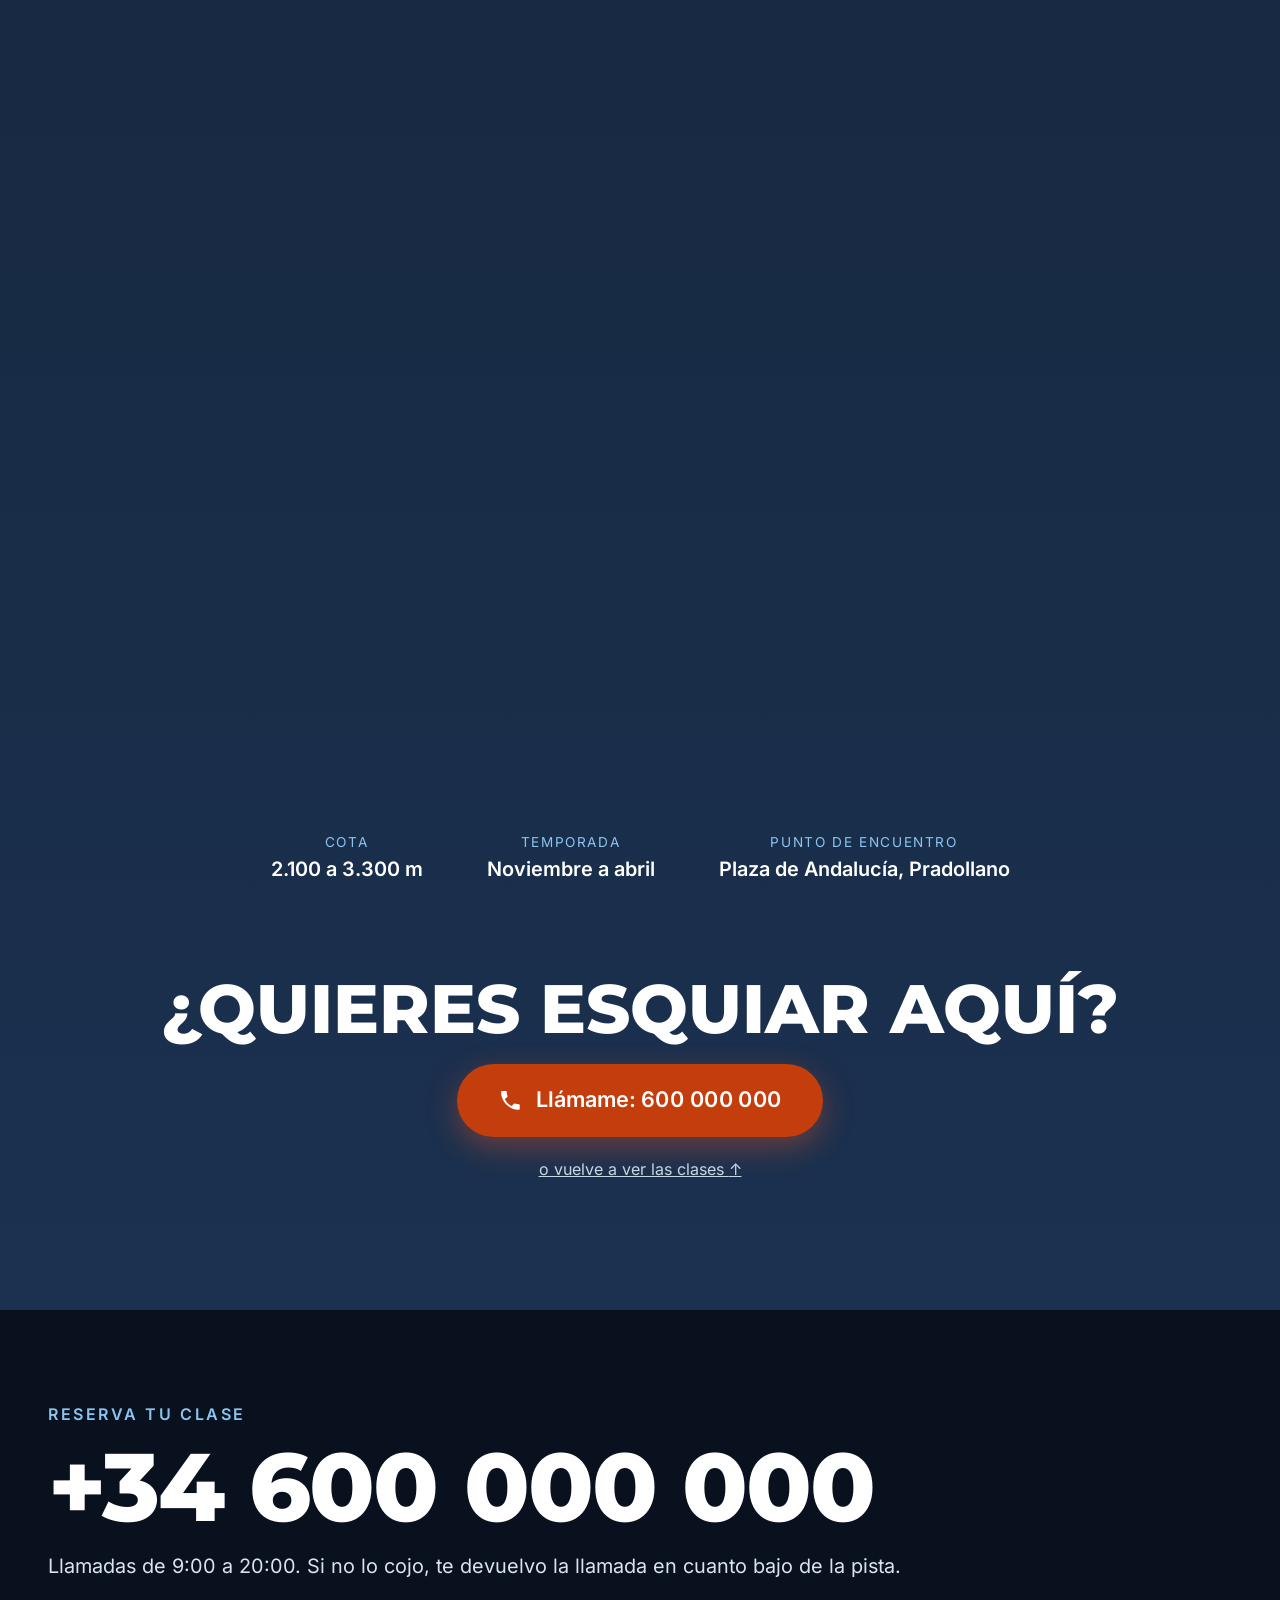
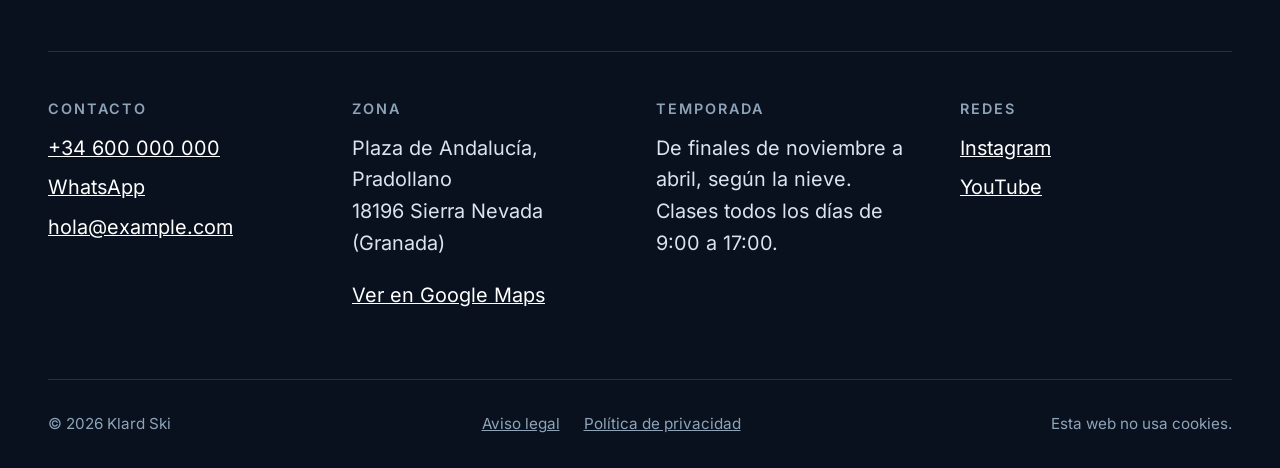
==== commit d7daf0bf: "Parallax en las tarjetas de clases Cada columna sube a una velocidad distinta al hacer scroll y la f" ====
--- a/index.html
+++ b/index.html
@@ -9,7 +9,6 @@
 	<link rel="preload" href="assets/fonts/montserrat-latin-800-normal.woff2" as="font" type="font/woff2" crossorigin>
 	<link rel="preload" href="assets/fonts/inter-latin-400-normal.woff2" as="font" type="font/woff2" crossorigin>
 	<link rel="stylesheet" href="assets/css/styles.css">
-	<link rel="stylesheet" href="assets/css/la-pista.css">
 	<link rel="icon" href="assets/img/favicon.svg" type="image/svg+xml">
 	<script>document.documentElement.classList.add('js');</script>
 </head>
@@ -32,7 +31,7 @@
 			<ul>
 				<li><a href="#clases">Clases</a></li>
 				<li><a href="#profesor">El profesor</a></li>
-				<li><a href="#la-pista">La pista</a></li>
+				<li><a href="#pista">La pista</a></li>
 				<li><a href="#contacto">Contacto</a></li>
 			</ul>
 		</nav>
@@ -97,7 +96,7 @@
 			</div>
 
 			<ul class="tarjetas" role="list">
-				<li class="tarjeta aparece">
+				<li class="tarjeta">
 					<div class="tarjeta__imagen">
 						<img src="assets/img/clase-iniciacion.svg" alt="Ilustración: pendiente suave con mucha nieve, ideal para empezar" loading="lazy" width="1600" height="1000">
 						<span class="chip chip--verde">Nivel 0</span>
@@ -112,7 +111,7 @@
 						<a class="boton boton--llamar boton--bloque" href="tel:+34600000000">Reservar por teléfono</a>
 					</div>
 				</li>
-				<li class="tarjeta tarjeta--destacada aparece">
+				<li class="tarjeta tarjeta--destacada">
 					<div class="tarjeta__imagen">
 						<img src="assets/img/clase-perfeccionamiento.svg" alt="Ilustración: cumbres al atardecer y una huella de esquí en curvas" loading="lazy" width="1600" height="1000">
 						<span class="chip chip--naranja">La más pedida</span>
@@ -127,7 +126,7 @@
 						<a class="boton boton--llamar boton--bloque" href="tel:+34600000000">Reservar por teléfono</a>
 					</div>
 				</li>
-				<li class="tarjeta aparece">
+				<li class="tarjeta">
 					<div class="tarjeta__imagen">
 						<img src="assets/img/clase-privada.svg" alt="Ilustración: montañas azules con cielo despejado" loading="lazy" width="1600" height="1000">
 						<span class="chip chip--azul">A tu medida</span>
@@ -191,96 +190,111 @@
 		</div>
 	</section>
 
-	<!-- 4. LA PISTA: mapa interactivo de Sierra Nevada (assets/css/la-pista.css + assets/js/la-pista.js) -->
-	<section class="lp" id="la-pista" aria-labelledby="lp-titulo">
+	<!-- 4. LA PISTA: ficha técnica, cada punto es una pista -->
+	<section class="pista" id="pista" aria-labelledby="pista-titulo">
 		<div class="envoltura">
-			<div class="lp__cabecera aparece">
-				<p class="antetitulo antetitulo--claro">La pista</p>
-				<h2 id="lp-titulo" class="titulo-seccion">Conoce Sierra Nevada</h2>
-				<p class="lp__intro">Más de cien kilómetros para todos los niveles. Filtra por color o toca una pista para ver su ficha.</p>
-			</div>
-
-			<div class="lp__filtros" role="group" aria-label="Filtrar pistas por dificultad">
-				<button type="button" class="lp__filtro" data-filtro="todas" aria-pressed="true">Todas</button>
-				<button type="button" class="lp__filtro" data-filtro="negra" aria-pressed="false"><i class="lp__color lp__color--negra" aria-hidden="true"></i>Negras</button>
-				<button type="button" class="lp__filtro" data-filtro="roja" aria-pressed="false"><i class="lp__color lp__color--roja" aria-hidden="true"></i>Rojas</button>
-				<button type="button" class="lp__filtro" data-filtro="azul" aria-pressed="false"><i class="lp__color lp__color--azul" aria-hidden="true"></i>Azules</button>
-				<button type="button" class="lp__filtro" data-filtro="verde" aria-pressed="false"><i class="lp__color lp__color--verde" aria-hidden="true"></i>Verdes</button>
-			</div>
-
-			<div class="lp__mapa" data-lp-mapa>
-				<svg class="lp__svg" viewBox="0 0 1200 700" role="group" aria-label="Mapa ilustrado de las pistas de Sierra Nevada">
-					<defs>
-						<linearGradient id="lp-cielo" x1="0" y1="0" x2="0" y2="1"><stop offset="0" stop-color="#9cc3e6"/><stop offset="1" stop-color="#e8f1f8"/></linearGradient>
-						<linearGradient id="lp-cumbres" x1="0" y1="0" x2="0" y2="1"><stop offset="0" stop-color="#f4f7fa"/><stop offset=".5" stop-color="#aab8c7"/><stop offset="1" stop-color="#8496aa"/></linearGradient>
-						<linearGradient id="lp-ladera" x1="0" y1="0" x2="0" y2="1"><stop offset="0" stop-color="#ffffff"/><stop offset=".7" stop-color="#e6eef5"/><stop offset="1" stop-color="#cbdbe8"/></linearGradient>
-						<linearGradient id="lp-sombra" x1="0" y1="0" x2="1" y2="0"><stop offset="0" stop-color="#5a7391" stop-opacity="0"/><stop offset="1" stop-color="#5a7391" stop-opacity=".22"/></linearGradient>
-					</defs>
-					<rect width="1200" height="700" fill="url(#lp-cielo)"/>
-
-					<!-- Capa 1: cumbres lejanas -->
-					<g class="lp__capa" data-profundidad="0.3" aria-hidden="true">
-						<path d="M-40 330 L120 250 L230 180 L300 95 L370 170 L470 210 L560 160 L640 205 L760 150 L860 70 L940 140 L1060 160 L1240 260 L1240 420 L-40 420 Z" fill="url(#lp-cumbres)"/>
-						<text class="lp__cima" x="300" y="80" text-anchor="middle">Veleta · 3.398 m</text>
-						<text class="lp__cima" x="860" y="55" text-anchor="middle">Mulhacén · 3.481 m</text>
-					</g>
-
-					<!-- Capa 2: ladera media con las pistas -->
-					<g class="lp__capa" data-profundidad="0.6">
-						<path d="M-40 640 L-40 360 L140 300 L300 115 L420 230 L520 270 L640 140 L760 210 L870 200 L960 205 L1080 300 L1240 380 L1240 640 Z" fill="url(#lp-ladera)" aria-hidden="true"/>
-						<path d="M300 115 L420 230 L520 270 L470 520 L360 600 Z M960 205 L1080 300 L1240 380 L1240 640 L1040 600 Z" fill="url(#lp-sombra)" aria-hidden="true"/>
-						<g class="lp__zonas" aria-hidden="true">
-							<text x="120" y="300">Veleta</text>
-							<text x="640" y="128">Laguna de las Yeguas</text>
-							<text x="600" y="430" class="lp__zona--destacada">Borreguiles</text>
-							<text x="1170" y="200" text-anchor="end">Loma de Dílar</text>
-							<text x="690" y="530">Río</text>
+			<div class="pista__cabecera aparece">
+				<p class="antetitulo antetitulo--claro">Dónde damos las clases</p>
+				<h2 id="pista-titulo" class="titulo-seccion">La pista</h2>
+				<p class="pista__intro">Una montaña, cuatro niveles. Empezamos en la zona más tranquila y subimos cuando tú quieras.</p>
+			</div>
+		</div>
+
+		<div class="anatomia" data-anatomia>
+			<div class="anatomia__fijo">
+				<div class="anatomia__escena">
+					<svg class="anatomia__monte" viewBox="0 0 1600 900" aria-hidden="true">
+						<defs>
+							<linearGradient id="a-nieve" x1="0" y1="0" x2="0" y2="1"><stop offset="0" stop-color="#fff"/><stop offset=".6" stop-color="#dfeaf3"/><stop offset="1" stop-color="#9fbad3"/></linearGradient>
+							<linearGradient id="a-sombra" x1="0" y1="0" x2="1" y2="0"><stop offset="0" stop-color="#0e1a2b" stop-opacity=".05"/><stop offset="1" stop-color="#0e1a2b" stop-opacity=".4"/></linearGradient>
+							<linearGradient id="a-lejos" x1="0" y1="0" x2="0" y2="1"><stop offset="0" stop-color="#8cb2d6" stop-opacity=".55"/><stop offset="1" stop-color="#8cb2d6" stop-opacity="0"/></linearGradient>
+							<radialGradient id="a-halo"><stop offset="0" stop-color="#1f6fb2" stop-opacity=".5"/><stop offset="1" stop-color="#1f6fb2" stop-opacity="0"/></radialGradient>
+						</defs>
+						<ellipse cx="800" cy="480" rx="520" ry="420" fill="url(#a-halo)"/>
+						<path d="M420 860 L520 520 L600 600 L680 380 L720 430 L800 90 L880 330 L940 280 L1020 520 L1080 470 L1180 860 Z" fill="url(#a-lejos)" transform="translate(0 -30) scale(1 1)" opacity=".5"/>
+						<!-- Macizo -->
+						<path class="anatomia__macizo" d="M470 860 L560 640 L620 600 L690 420 L740 360 L800 100 L860 300 L930 360 L990 520 L1060 600 L1130 860 Z" fill="url(#a-nieve)"/>
+						<path d="M800 100 L860 300 L930 360 L990 520 L1060 600 L1130 860 L900 860 L860 560 L830 300 Z" fill="url(#a-sombra)"/>
+						<ellipse cx="800" cy="864" rx="380" ry="14" fill="#060d18" opacity=".5"/>
+						<!-- Remontes -->
+						<g fill="none" stroke="#0e1a2b" stroke-width="2.5" stroke-dasharray="2 8" stroke-linecap="round" opacity=".6">
+							<path d="M600 830 L760 420"/><path d="M780 400 L812 140"/><path d="M960 800 L900 380"/>
 						</g>
-						<g class="lp__pistas" data-lp-pistas></g>
-					</g>
-
-					<!-- Capa 3: primer plano con Pradollano -->
-					<g class="lp__capa" data-profundidad="1" aria-hidden="true">
-						<path d="M-40 700 L-40 630 C 200 600, 380 650, 560 628 S 900 600, 1240 640 L1240 700 Z" fill="#16263c"/>
-						<g fill="#0e1a2b"><path d="M60 650 72 616 84 650Z M90 655 104 612 118 655Z M1080 650 1094 610 1108 650Z M1115 658 1130 618 1145 658Z M1150 650 1162 620 1174 650Z"/></g>
-						<g fill="#e8f1f8"><path d="M520 636h14v-12l8-7 8 7v12h8v-18l9-8 9 8v18h10v-10l7-6 7 6v10Z"/></g>
-						<text class="lp__pueblo" x="565" y="672" text-anchor="middle">Pradollano · 2.100 m</text>
-					</g>
-				</svg>
-				<div class="lp__tooltip" data-lp-tooltip hidden></div>
-			</div>
-
-			<p class="lp__deslizar" aria-hidden="true">Desliza el mapa para verlo entero →</p>
-			<ul class="lp__leyenda" aria-label="Leyenda de colores">
-				<li><i class="lp__color lp__color--verde" aria-hidden="true"></i>Verde: muy fácil, para empezar</li>
-				<li><i class="lp__color lp__color--azul" aria-hidden="true"></i>Azul: fácil</li>
-				<li><i class="lp__color lp__color--roja" aria-hidden="true"></i>Roja: intermedia</li>
-				<li><i class="lp__color lp__color--negra" aria-hidden="true"></i>Negra: difícil, solo expertos</li>
-			</ul>
-
-			<!-- Las mismas fichas en texto, para lectores de pantalla -->
-			<ul class="sr-only" data-lp-lista aria-label="Lista de pistas"></ul>
-
-			<aside class="lp__panel" data-lp-panel role="dialog" aria-modal="false" aria-labelledby="lp-panel-titulo" hidden>
-				<button type="button" class="lp__cerrar" data-lp-cerrar aria-label="Cerrar ficha">×</button>
-				<p class="lp__panel-nivel" data-lp-nivel></p>
-				<h3 id="lp-panel-titulo" class="lp__panel-titulo" tabindex="-1"></h3>
-				<p class="lp__panel-frase" data-lp-frase></p>
-				<dl class="lp__panel-datos">
-					<div><dt>Zona</dt><dd data-lp-zona></dd></div>
-					<div><dt>Longitud</dt><dd data-lp-longitud></dd></div>
-					<div><dt>Desnivel</dt><dd data-lp-desnivel></dd></div>
-				</dl>
-			</aside>
+						<!-- Pistas -->
+						<g fill="none" stroke-linecap="round" stroke-linejoin="round" stroke-width="10">
+							<path class="anatomia__trazo" data-n="0" stroke="#0e1a2b" d="M805 130 C 790 190, 830 230, 800 290 S 760 350, 770 400"/>
+							<path class="anatomia__trazo" data-n="1" stroke="#d93025" d="M750 420 C 700 480, 740 540, 680 600 S 620 700, 620 820"/>
+							<path class="anatomia__trazo" data-n="2" stroke="#1f6fb2" d="M880 360 C 930 420, 900 480, 960 540 S 1000 660, 980 780"/>
+							<path class="anatomia__trazo" data-n="3" stroke="#1f9d55" d="M770 640 C 800 670, 850 650, 870 690 S 840 760, 880 800"/>
+						</g>
+						<!-- Líneas guía hacia cada ficha -->
+						<g class="anatomia__guias" fill="none" stroke="#8cc4f0" stroke-width="1.5">
+							<path class="anatomia__guia" data-n="0" d="M440 200 H 640 L 800 290"/>
+							<path class="anatomia__guia" data-n="1" d="M440 610 H 560 L 680 600"/>
+							<path class="anatomia__guia" data-n="2" d="M1160 330 H 1040 L 960 520"/>
+							<path class="anatomia__guia" data-n="3" d="M1160 690 H 1000 L 870 690"/>
+						</g>
+						<!-- Puntos -->
+						<g class="anatomia__puntos">
+							<g class="anatomia__punto" data-n="0" transform="translate(800 290)"><circle r="22"/><circle r="9"/></g>
+							<g class="anatomia__punto" data-n="1" transform="translate(680 600)"><circle r="22"/><circle r="9"/></g>
+							<g class="anatomia__punto" data-n="2" transform="translate(960 520)"><circle r="22"/><circle r="9"/></g>
+							<g class="anatomia__punto" data-n="3" transform="translate(870 690)"><circle r="22"/><circle r="9"/></g>
+						</g>
+						<!-- Pueblo -->
+						<g fill="#16263c"><path d="M560 846h18v-14l9-8 9 8v14h10v-20l10-9 10 9v20h12v-12l8-7 8 7v12Z"/></g>
+						<text x="560" y="884" fill="#c9d6e3" font-family="Inter, sans-serif" font-size="20" font-weight="600">Pradollano · 2.100 m</text>
+					</svg>
+
+					<ol class="fichas" role="list">
+						<li class="ficha-pista ficha-pista--negra es-activa" id="pista-veleta" data-n="0">
+							<p class="ficha-pista__num" aria-hidden="true">01</p>
+							<h3 class="ficha-pista__nombre">Veleta <span class="etiqueta etiqueta--negra">Negra</span></h3>
+							<p class="ficha-pista__lema">Pendiente fuerte, respuesta inmediata.</p>
+							<p>La parte alta de la estación, con más inclinación y viento. Solo con buen nivel y buenas condiciones.</p>
+							<p class="ficha-pista__datos"><span>Expertos</span><span>Telesilla Veleta</span><span>3.300 m</span></p>
+						</li>
+						<li class="ficha-pista ficha-pista--roja" id="pista-rio" data-n="1">
+							<p class="ficha-pista__num" aria-hidden="true">02</p>
+							<h3 class="ficha-pista__nombre">El Río <span class="etiqueta etiqueta--roja">Roja</span></h3>
+							<p class="ficha-pista__lema">Larga, técnica y con mucho ritmo.</p>
+							<p>La bajada hasta el pueblo. Un clásico para las clases de perfeccionamiento y el carving.</p>
+							<p class="ficha-pista__datos"><span>Nivel medio-alto</span><span>Telecabina Al-Andalus</span><span>2.650 m</span></p>
+						</li>
+						<li class="ficha-pista ficha-pista--azul" id="pista-laguna" data-n="2">
+							<p class="ficha-pista__num" aria-hidden="true">03</p>
+							<h3 class="ficha-pista__nombre">Laguna <span class="etiqueta etiqueta--azul">Azul</span></h3>
+							<p class="ficha-pista__lema">Ancha, estable y con margen.</p>
+							<p>Pistas amplias con buena nieve hasta tarde. Perfecta para pasar a los giros en paralelo.</p>
+							<p class="ficha-pista__datos"><span>Nivel medio</span><span>Telesilla Laguna</span><span>2.900 m</span></p>
+						</li>
+						<li class="ficha-pista ficha-pista--verde" id="pista-borreguiles" data-n="3">
+							<p class="ficha-pista__num" aria-hidden="true">04</p>
+							<h3 class="ficha-pista__nombre">Borreguiles <span class="etiqueta etiqueta--verde">Verde</span></h3>
+							<p class="ficha-pista__lema">Suave, tranquila, para empezar.</p>
+							<p>Una meseta amplia donde damos casi todas las clases de iniciación. Apta para principiantes.</p>
+							<p class="ficha-pista__datos"><span>Principiantes</span><span>Cintas y telecabina</span><span>2.650 m</span></p>
+						</li>
+					</ol>
+				</div>
+			</div>
+		</div>
+
+		<div class="envoltura">
+			<dl class="pista__datos aparece">
+				<div><dt>Cota</dt><dd>2.100 a 3.300 m</dd></div>
+				<div><dt>Temporada</dt><dd>Noviembre a abril</dd></div>
+				<div><dt>Punto de encuentro</dt><dd>Plaza de Andalucía, Pradollano</dd></div>
+			</dl>
 
 			<div class="pista__cta aparece">
-				<p class="pista__cta-titulo">¿Quieres bajar estas pistas conmigo?</p>
+				<p class="pista__cta-titulo">¿Quieres esquiar aquí?</p>
 				<a class="boton boton--llamar boton--grande" href="tel:+34600000000">
 					<svg class="icono" viewBox="0 0 24 24" aria-hidden="true"><path d="M6.6 10.8a15.1 15.1 0 0 0 6.6 6.6l2.2-2.2c.3-.3.7-.4 1-.2 1.1.4 2.3.6 3.6.6.6 0 1 .4 1 1V20c0 .6-.4 1-1 1A17 17 0 0 1 3 4c0-.6.4-1 1-1h3.5c.6 0 1 .4 1 1 0 1.3.2 2.5.6 3.6.1.3 0 .7-.2 1Z" fill="currentColor"/></svg>
 					<span>Llámame: <strong>600 000 000</strong></span>
 				</a>
-			</div>
-			<p class="lp__aviso">Mapa ilustrativo basado en el plano oficial Cetursa. Verifica apertura de pistas y remontes en <a href="https://sierranevada.es/">sierranevada.es</a>.</p>
+				<a class="pista__arriba" href="#clases">o vuelve a ver las clases <span aria-hidden="true">↑</span></a>
+			</div>
 		</div>
 	</section>
 </main>
@@ -337,6 +351,5 @@
 </a>
 
 <script src="assets/js/main.js" defer></script>
-<script src="assets/js/la-pista.js" defer></script>
 </body>
 </html>
--- a/assets/css/styles.css
+++ b/assets/css/styles.css
@@ -34,6 +34,9 @@
 	--cab-h: 72px;
 	--margen: clamp(16px, 4vw, 48px);
 }
+
+@property --lift { syntax: "<length>"; inherits: false; initial-value: 0px; }
+@property --zoom { syntax: "<number>"; inherits: false; initial-value: 1; }
 
 *, *::before, *::after { box-sizing: border-box; }
 html { -webkit-text-size-adjust: 100%; scroll-behavior: smooth; scroll-padding-top: var(--cab-h); }
@@ -170,12 +173,16 @@
 	overflow: hidden;
 	box-shadow: var(--sombra);
 	border: 1px solid var(--c-line);
-	transition: transform 0.45s var(--ease), box-shadow 0.45s var(--ease);
-}
-.tarjeta:hover { transform: translateY(-8px); box-shadow: var(--sombra-g); }
+	/* --py la pone el parallax (main.js); el hover suma la elevación */
+	transform: translate3d(0, calc(var(--py, 0px) + var(--lift, 0px)), 0);
+	transition: box-shadow 0.45s var(--ease), --lift 0.45s var(--ease);
+	will-change: transform;
+}
+.tarjeta:hover { --lift: -8px; box-shadow: var(--sombra-g); }
 .tarjeta__imagen { position: relative; aspect-ratio: 4 / 3.4; overflow: hidden; }
-.tarjeta__imagen img { width: 100%; height: 100%; object-fit: cover; transition: transform 0.9s var(--ease); }
-.tarjeta:hover .tarjeta__imagen img { transform: scale(1.07); }
+/* La foto es más alta que su marco y se desplaza más despacio que la tarjeta */
+.tarjeta__imagen img { width: 100%; height: 130%; margin-top: -15%; object-fit: cover; transform: translate3d(0, var(--iy, 0px), 0) scale(var(--zoom, 1)); transition: --zoom 0.9s var(--ease); will-change: transform; }
+.tarjeta:hover .tarjeta__imagen img { --zoom: 1.06; }
 .chip { position: absolute; top: 1rem; left: 1rem; padding: 0.4em 0.9em; border-radius: 999px; font-size: 0.9rem; font-weight: 600; color: #fff; }
 .chip--verde { background: #17733e; }
 .chip--naranja { background: var(--c-energy-dark); }
@@ -237,7 +244,57 @@
 .ficha__nota { margin-top: 0.75rem; font-size: 0.9rem; color: var(--c-muted); font-style: italic; }
 
 /* ---------- 4. La pista ---------- */
-
+.pista { position: relative; background: linear-gradient(180deg, var(--c-ink) 0%, var(--c-ink-2) 60%, #1b3150 100%); color: #fff; padding-block: clamp(5rem, 10vw, 9rem); overflow: clip; }
+.pista__cabecera { max-width: 760px; }
+.pista__intro { color: #c9d6e3; margin-top: 1.5rem; }
+
+/* Ficha técnica de la pista: cada punto del monte es una pista */
+.anatomia { position: relative; height: 420vh; margin-top: clamp(1rem, 3vw, 2rem); }
+.anatomia__fijo { position: sticky; top: var(--cab-h); height: calc(100vh - var(--cab-h)); display: grid; place-items: center; padding-inline: var(--margen); }
+.anatomia__escena { position: relative; width: min(100%, 1400px, (100vh - var(--cab-h) - 2rem) * 16 / 9); aspect-ratio: 16 / 9; container-type: inline-size; }
+.anatomia__monte { position: absolute; inset: 0; width: 100%; height: 100%; overflow: visible; }
+.anatomia__macizo { filter: drop-shadow(0 30px 40px rgb(0 0 0 / 0.35)); }
+.anatomia__trazo { opacity: 0.3; transition: opacity 0.5s, stroke-width 0.5s; }
+.anatomia__trazo.es-activo { opacity: 1; stroke-width: 15; }
+.anatomia__guia { stroke-dasharray: 700; stroke-dashoffset: 700; opacity: 0.4; transition: stroke-dashoffset 0.9s var(--ease), opacity 0.4s; }
+.anatomia__guia.es-activa { stroke-dashoffset: 0; opacity: 1; }
+.anatomia__punto circle:first-child { fill: rgb(255 255 255 / 0.18); stroke: #fff; stroke-width: 2; transition: transform 0.4s var(--ease); }
+.anatomia__punto circle:last-child { fill: #fff; }
+.anatomia__punto.es-activo circle:first-child { fill: var(--c-energy); transform: scale(1.35); }
+.anatomia__punto.es-activo { animation: latido-svg 1.6s ease-in-out infinite; }
+@keyframes latido-svg { 50% { opacity: 0.75; } }
+
+.fichas { position: absolute; inset: 0; pointer-events: none; }
+.ficha-pista {
+	position: absolute;
+	width: 25%;
+	opacity: 0.32;
+	transform: translateY(10px);
+	transition: opacity 0.5s var(--ease), transform 0.5s var(--ease);
+	font-size: clamp(0.95rem, 1.25cqi, 1.15rem);
+	line-height: 1.5;
+}
+.ficha-pista.es-activa { opacity: 1; transform: none; }
+.ficha-pista[data-n="0"] { left: 2%; top: 13%; }
+.ficha-pista[data-n="1"] { left: 2%; top: 58%; }
+.ficha-pista[data-n="2"] { right: 2%; top: 26%; text-align: right; }
+.ficha-pista[data-n="3"] { right: 2%; top: 66%; text-align: right; }
+.ficha-pista p { margin: 0 0 0.5em; color: #dbe4ee; }
+.ficha-pista__num { font: 800 0.95em var(--f-head); color: var(--c-glacier-light) !important; letter-spacing: 0.1em; }
+.ficha-pista__nombre { font-size: clamp(1.4rem, 2.2cqi, 2.1rem); font-weight: 800; text-transform: uppercase; margin-bottom: 0.3em; display: flex; align-items: center; gap: 0.5em; flex-wrap: wrap; }
+.ficha-pista[data-n="2"] .ficha-pista__nombre, .ficha-pista[data-n="3"] .ficha-pista__nombre { justify-content: flex-end; }
+.ficha-pista__lema { font-weight: 600; color: #fff !important; }
+.ficha-pista__datos { display: flex; flex-wrap: wrap; gap: 0.3em 0.9em; font-size: 0.85em; color: #a9bccf !important; text-transform: uppercase; letter-spacing: 0.06em; }
+.ficha-pista[data-n="2"] .ficha-pista__datos, .ficha-pista[data-n="3"] .ficha-pista__datos { justify-content: flex-end; }
+.etiqueta { font: 700 0.42em/1 var(--f-body); letter-spacing: 0.12em; padding: 0.55em 0.8em; border-radius: 999px; color: #fff; }
+.etiqueta--negra { background: #000; box-shadow: inset 0 0 0 1.5px #fff; }
+.etiqueta--roja { background: #c5221f; }
+.etiqueta--azul { background: var(--c-glacier); }
+.etiqueta--verde { background: #17733e; }
+
+.pista__datos { display: flex; flex-wrap: wrap; justify-content: center; gap: 1rem 4rem; margin: clamp(2rem, 5vw, 4rem) 0 0; text-align: center; }
+.pista__datos dt { font-size: 0.85rem; text-transform: uppercase; letter-spacing: 0.12em; color: var(--c-glacier-light); }
+.pista__datos dd { margin: 0; font-weight: 600; }
 
 .pista__cta { margin-top: clamp(3rem, 7vw, 6rem); text-align: center; display: flex; flex-direction: column; align-items: center; gap: 1.25rem; }
 .pista__cta-titulo { font: 800 var(--fs-h2)/1 var(--f-head); text-transform: uppercase; margin: 0; }
@@ -263,11 +320,22 @@
 /* ---------- Animación de entrada ---------- */
 .js .aparece { opacity: 0; transform: translateY(40px); transition: opacity 0.9s var(--ease), transform 0.9s var(--ease); }
 .js .aparece.es-visible { opacity: 1; transform: none; }
-.tarjetas .aparece:nth-child(2) { transition-delay: 0.12s; }
-.tarjetas .aparece:nth-child(3) { transition-delay: 0.24s; }
-.js .tarjeta.aparece.es-visible:hover { transform: translateY(-8px); }
 
 /* ---------- Responsive ---------- */
+/* Ficha técnica en pantallas estrechas: el monte queda fijo arriba y las fichas pasan por debajo */
+@media (max-width: 900px) {
+	.anatomia { height: auto; }
+	.anatomia__fijo { position: static; height: auto; display: block; padding-inline: 0; }
+	.anatomia__escena { width: 100%; aspect-ratio: auto; }
+	.anatomia__monte { position: sticky; top: var(--cab-h); z-index: 1; height: 42vh; height: 42svh; width: 100%; background: linear-gradient(180deg, var(--c-ink) 80%, rgb(14 26 43 / 0)); }
+	.anatomia__guias { display: none; }
+	.fichas { position: static; pointer-events: auto; padding: 1rem var(--margen) 0; display: grid; gap: 1rem; }
+	.ficha-pista, .ficha-pista[data-n] { position: static; width: auto; text-align: left; font-size: 1.05rem; padding: 1.25rem; border-radius: var(--radio); background: rgb(255 255 255 / 0.04); border: 1px solid rgb(255 255 255 / 0.12); opacity: 0.5; min-height: 38vh; }
+	.ficha-pista.es-activa { opacity: 1; border-color: var(--c-glacier-light); background: rgb(255 255 255 / 0.08); }
+	.ficha-pista[data-n] .ficha-pista__nombre, .ficha-pista[data-n] .ficha-pista__datos { justify-content: flex-start; }
+	.ficha-pista__nombre { font-size: 1.7rem; }
+}
+
 @media (max-width: 1000px) {
 	.tarjetas { grid-template-columns: 1fr; max-width: 560px; }
 	.ficha { grid-template-columns: 1fr; }
@@ -309,12 +377,18 @@
 	html { scroll-behavior: auto; }
 	*, *::before, *::after { animation: none !important; transition-duration: 0.01ms !important; }
 	.js .aparece { opacity: 1; transform: none; }
+	.tarjeta { --py: 0px !important; }
+	.tarjeta__imagen img { --iy: 0px !important; }
 	/* Sin animación: las frases se muestran todas, una debajo de otra */
 	.lema { height: auto; }
 	.lema__fijo { position: relative; height: auto; padding-block: 6rem; }
 	.lema__frases { gap: 1.5rem; }
 	.lema__frase { grid-area: auto; opacity: 1; transform: none; filter: none; font-size: clamp(1.8rem, 1rem + 3vw, 3.5rem); }
 	.lema__progreso { display: none; }
+	.anatomia { height: auto; }
+	.anatomia__fijo { position: relative; height: auto; top: 0; }
+	.anatomia__guia { stroke-dashoffset: 0; }
+	.ficha-pista { opacity: 1; }
 }
 
 /* ---------- Páginas legales ---------- */
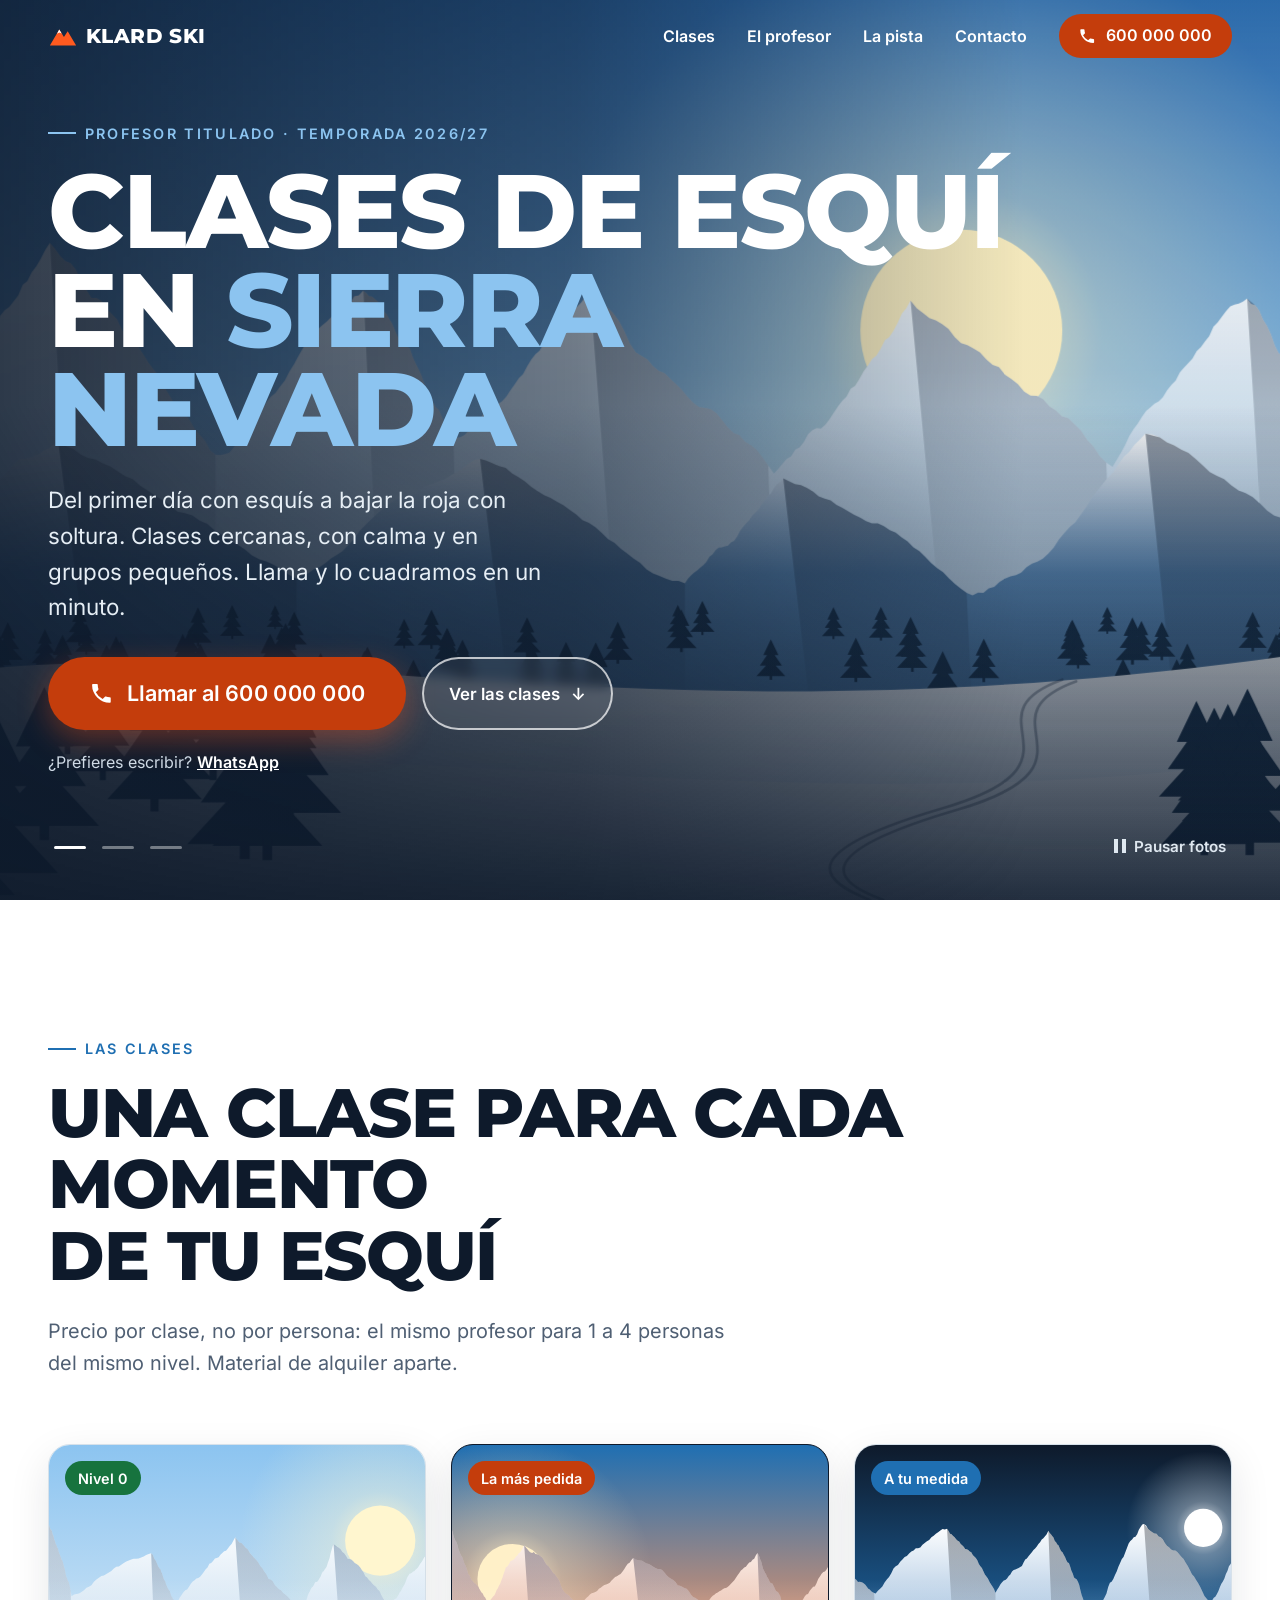
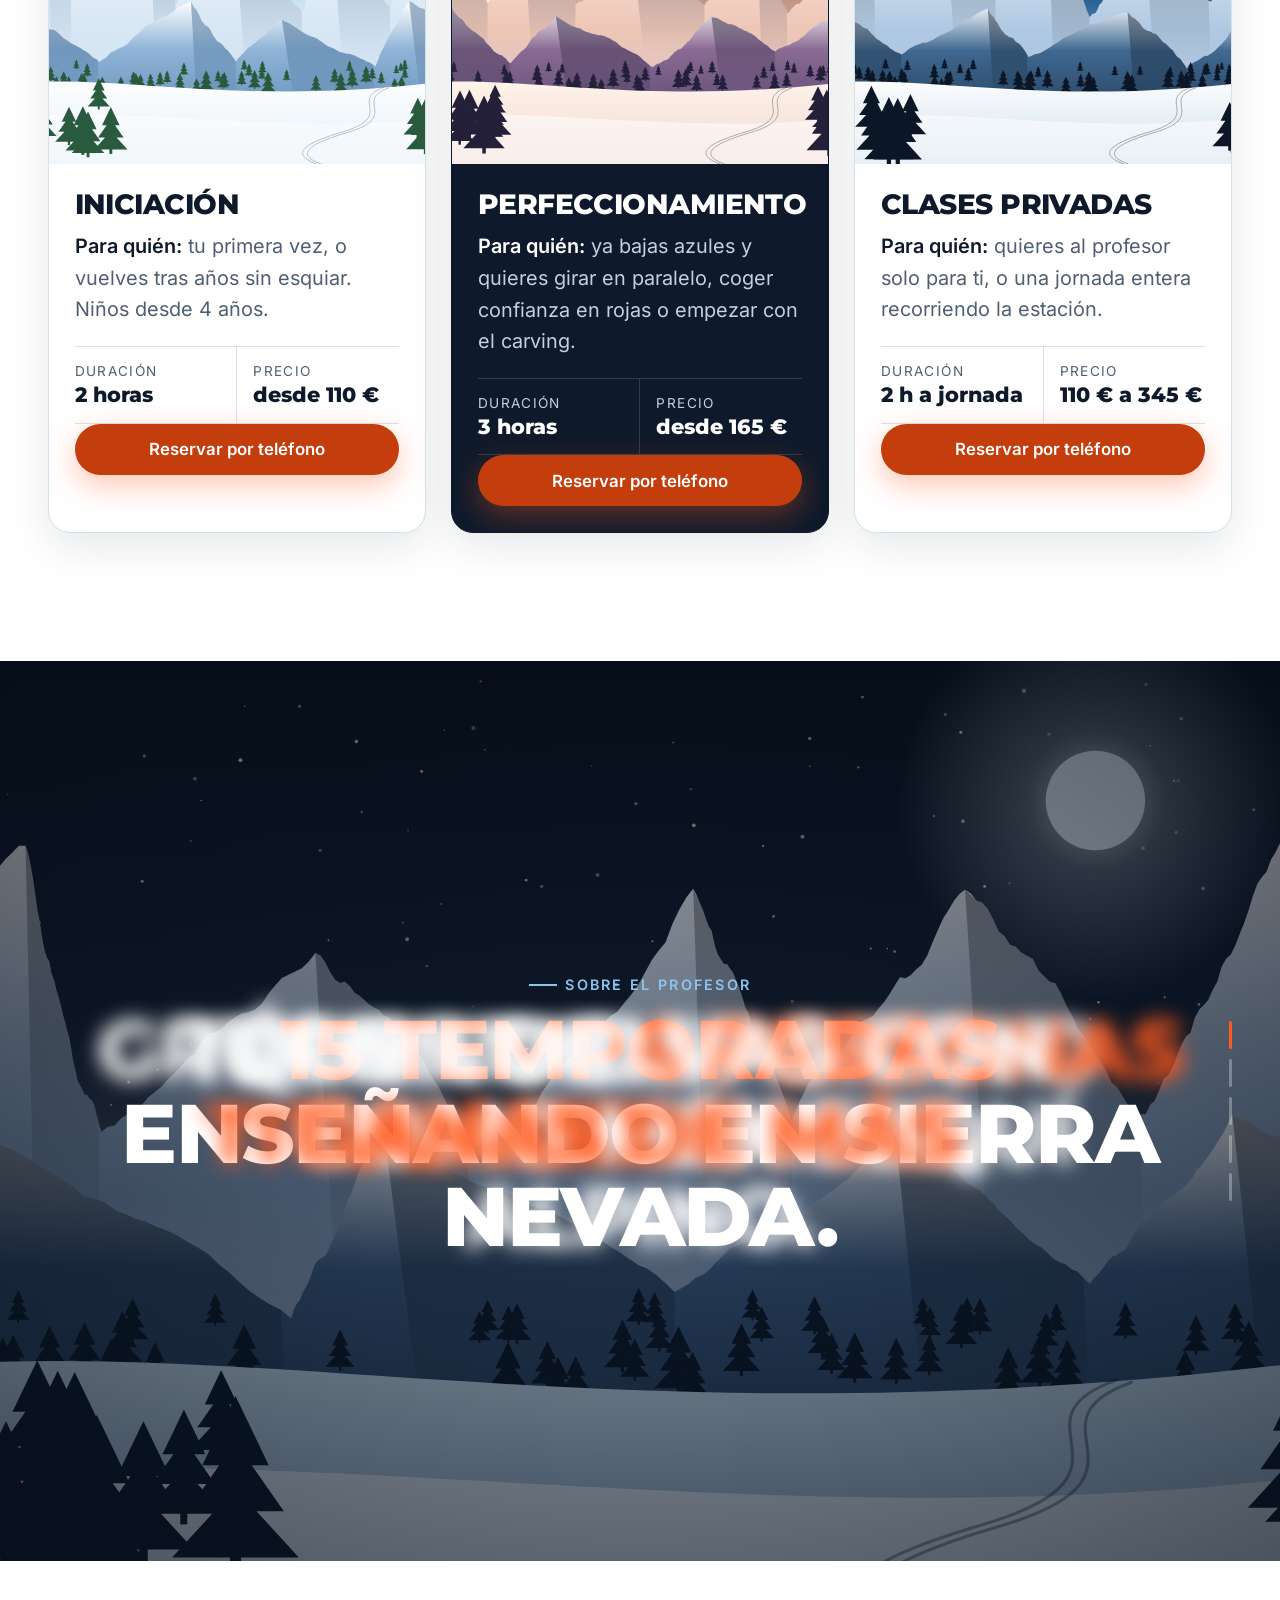
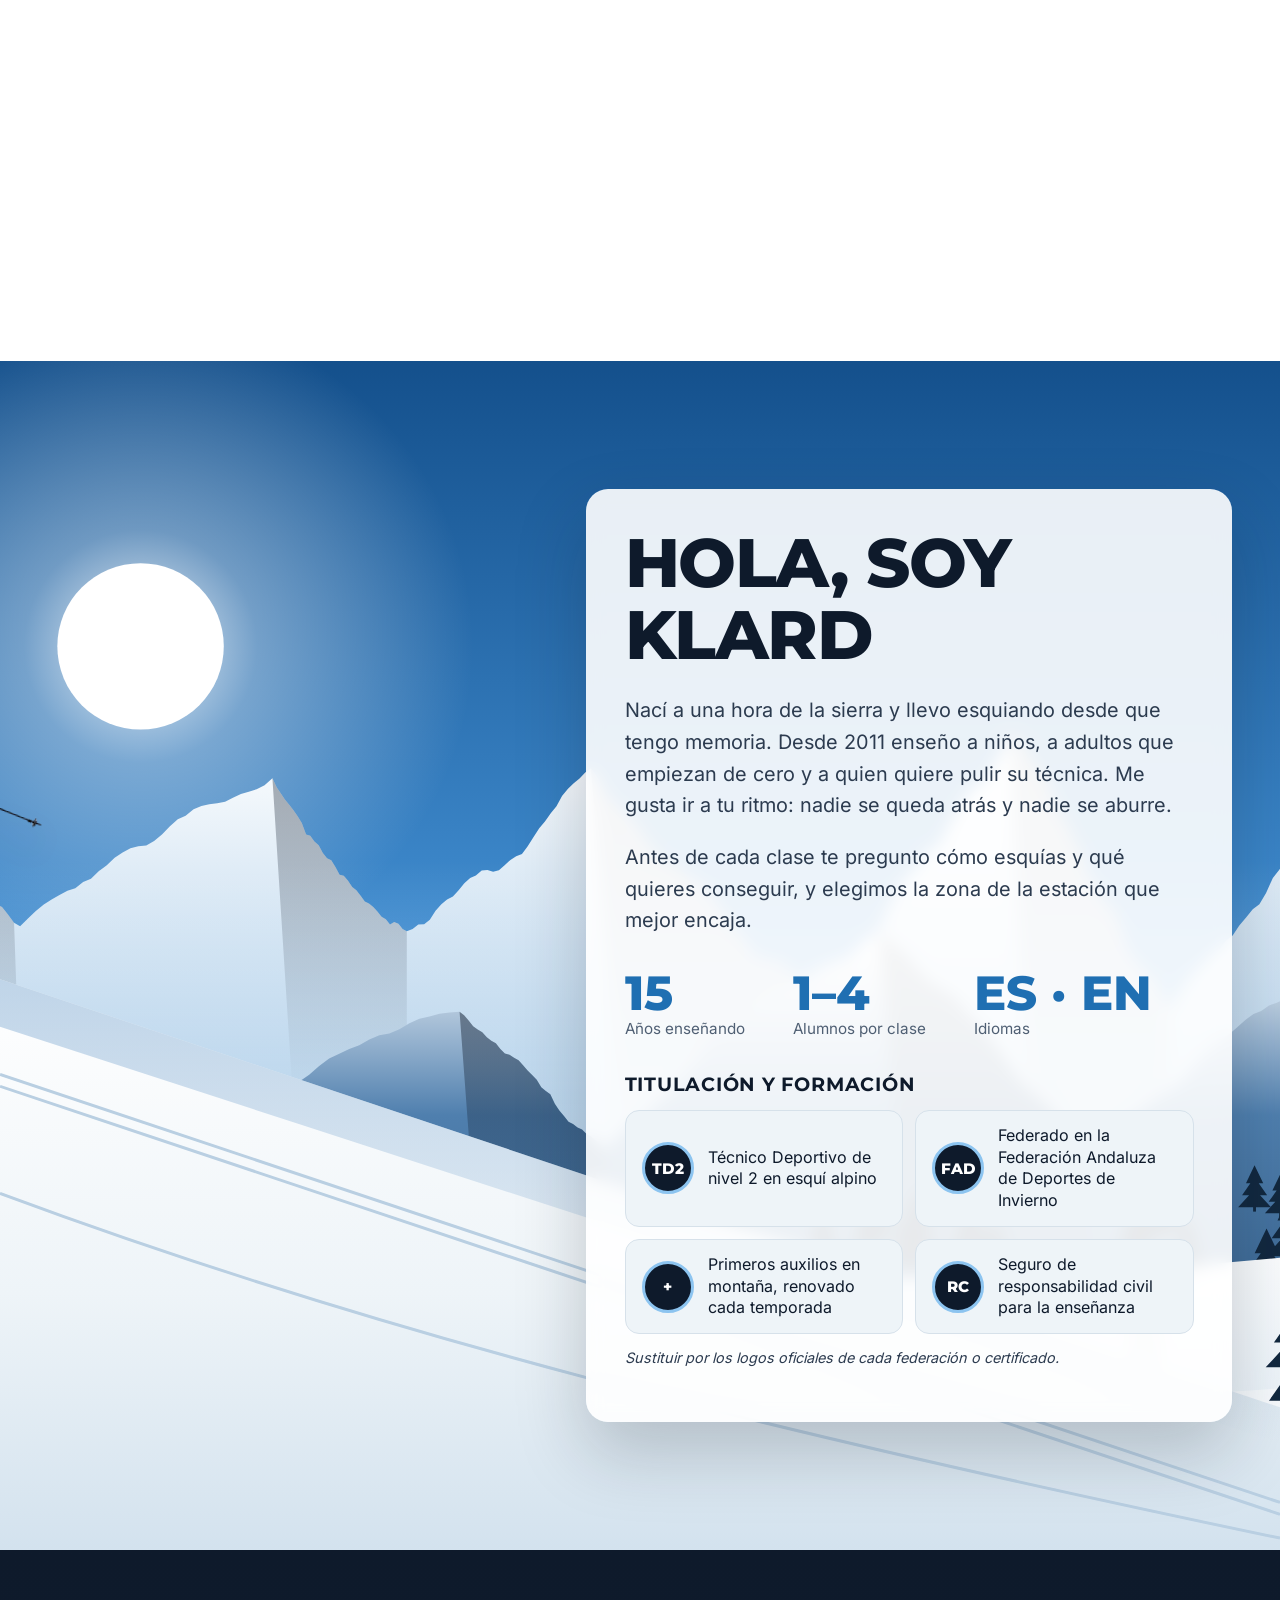
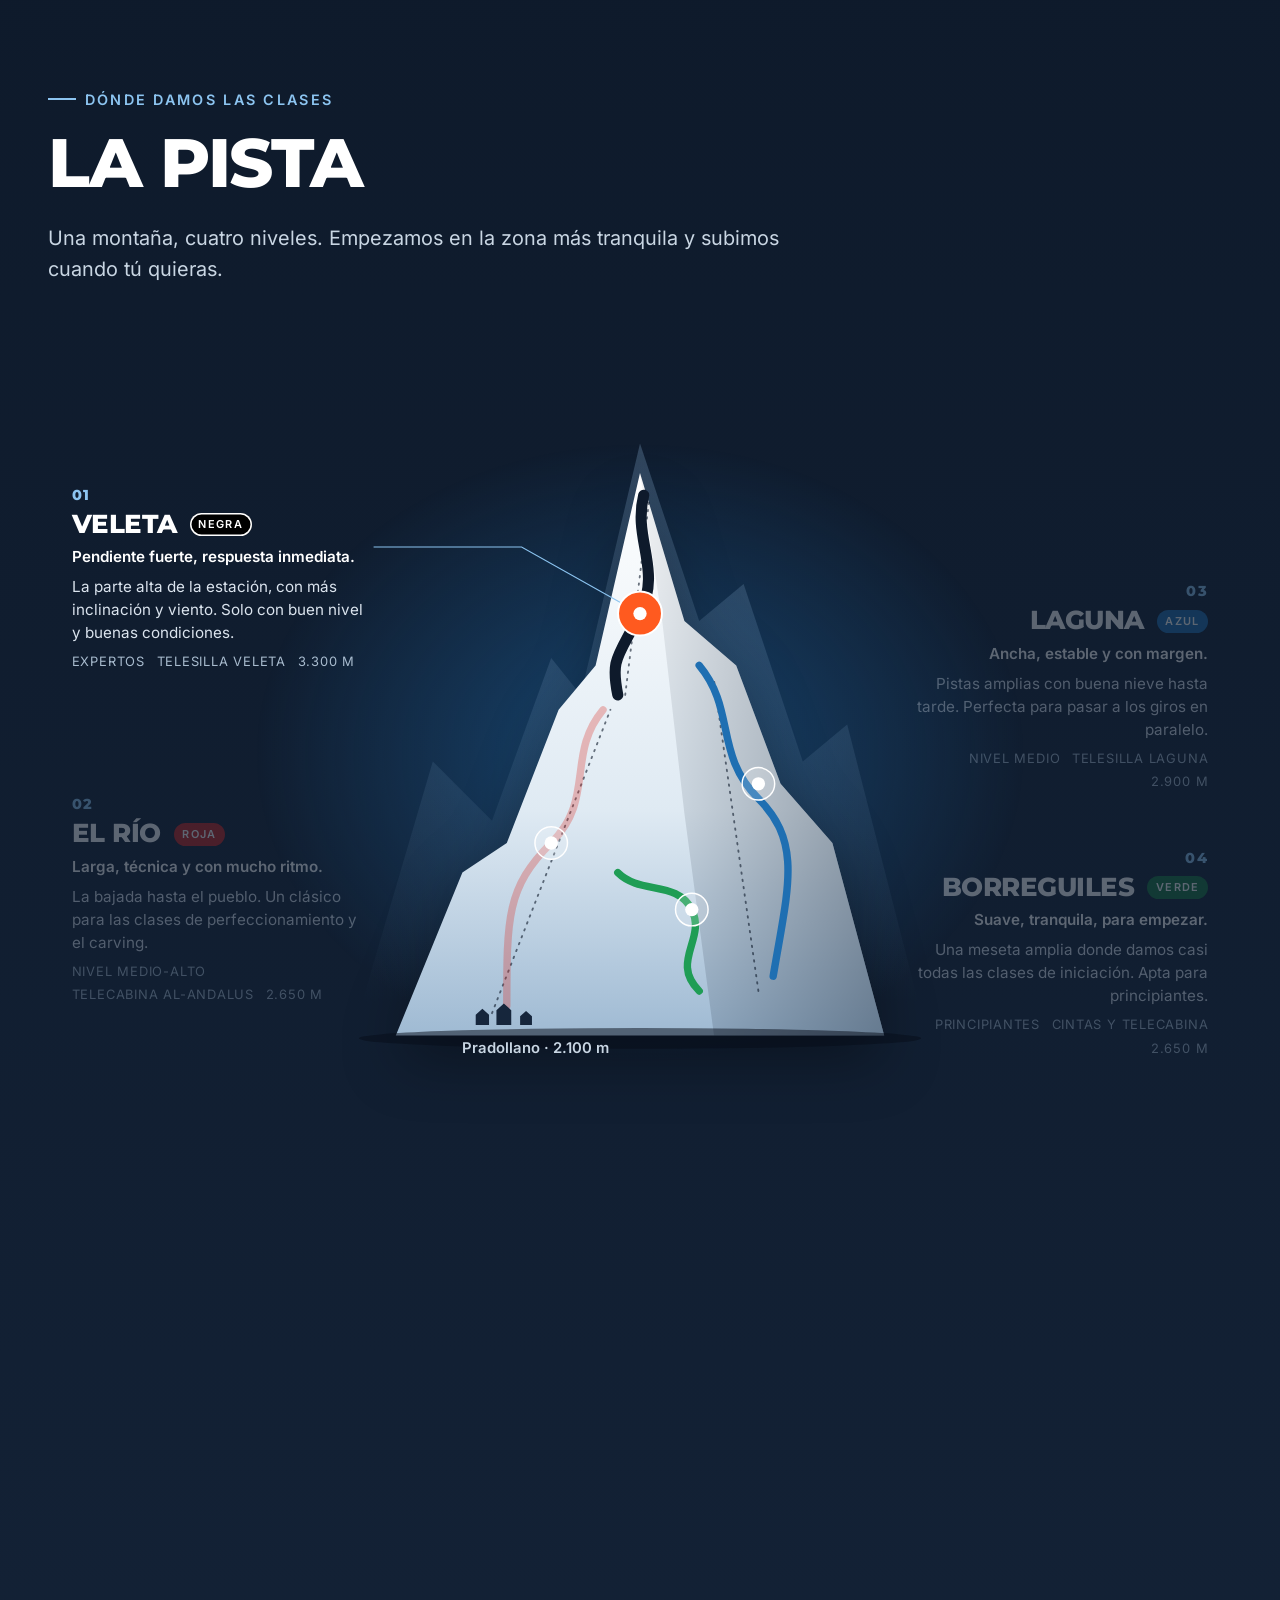
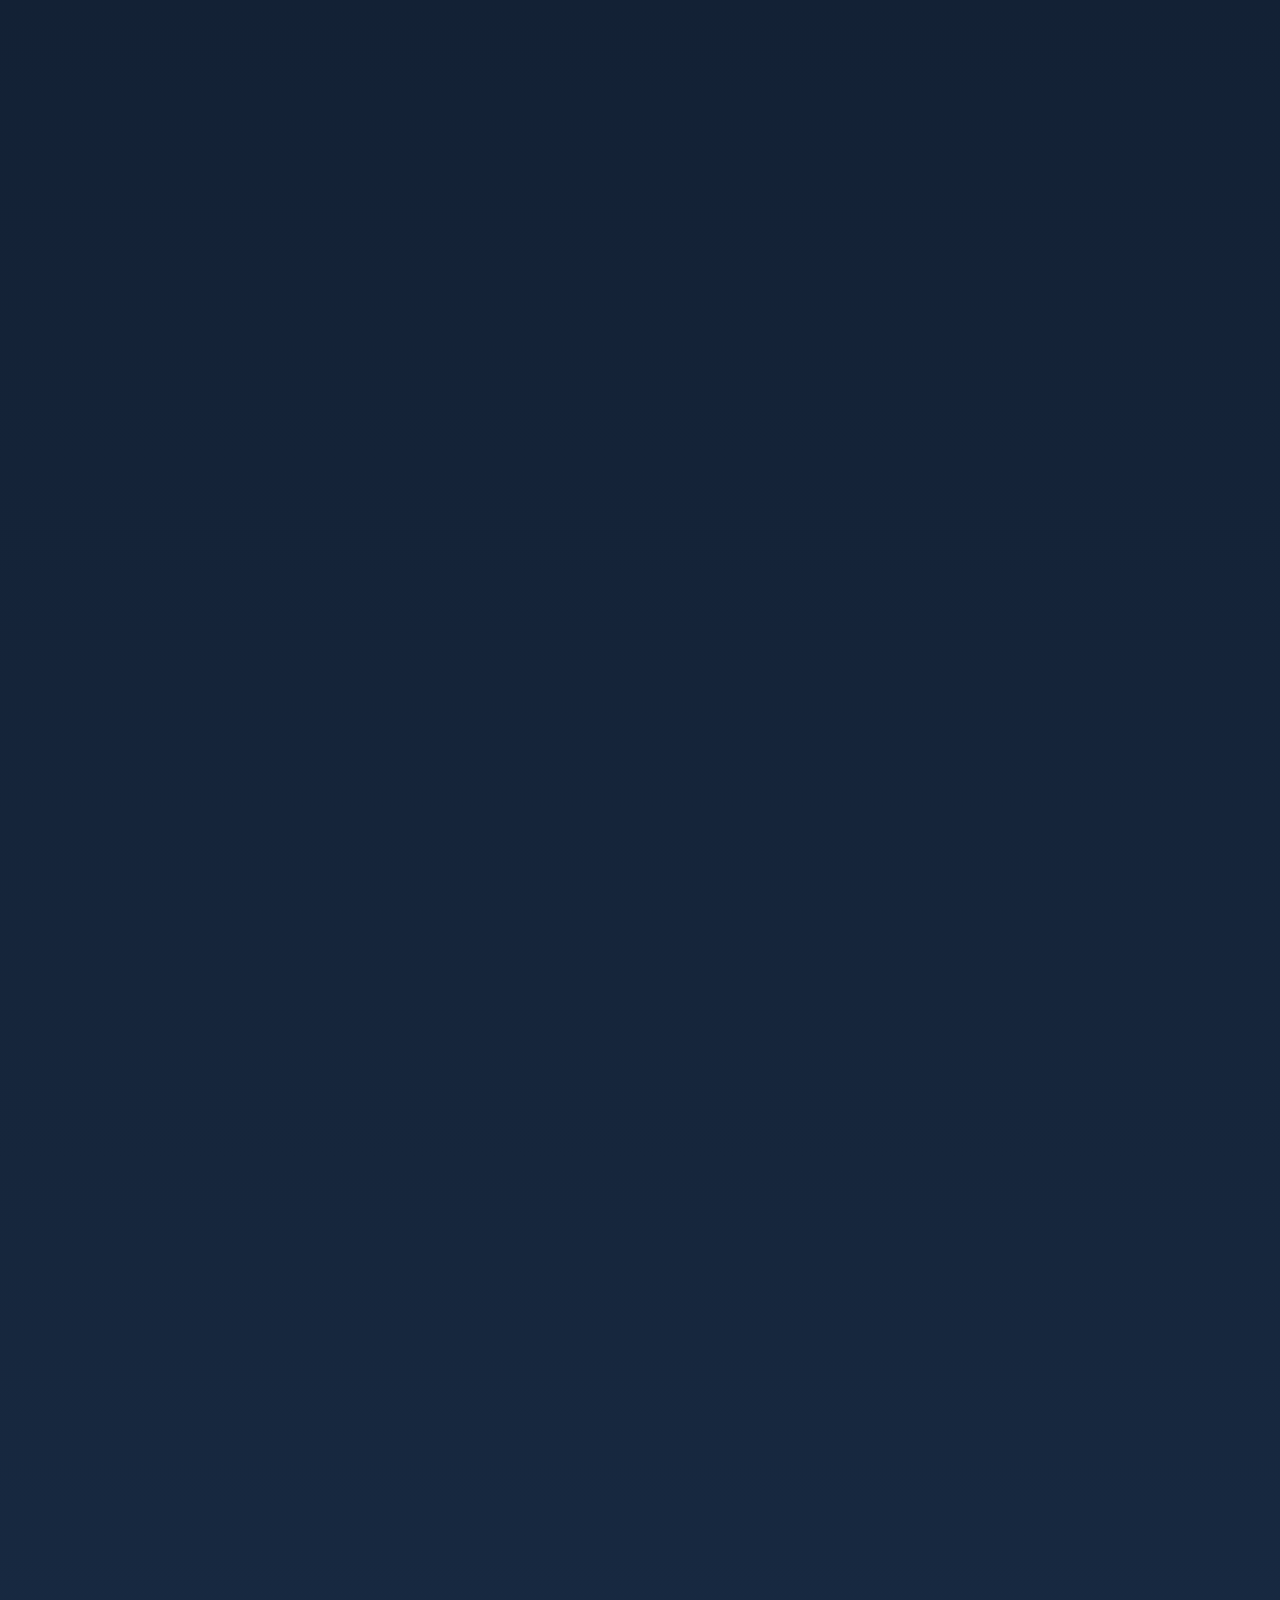
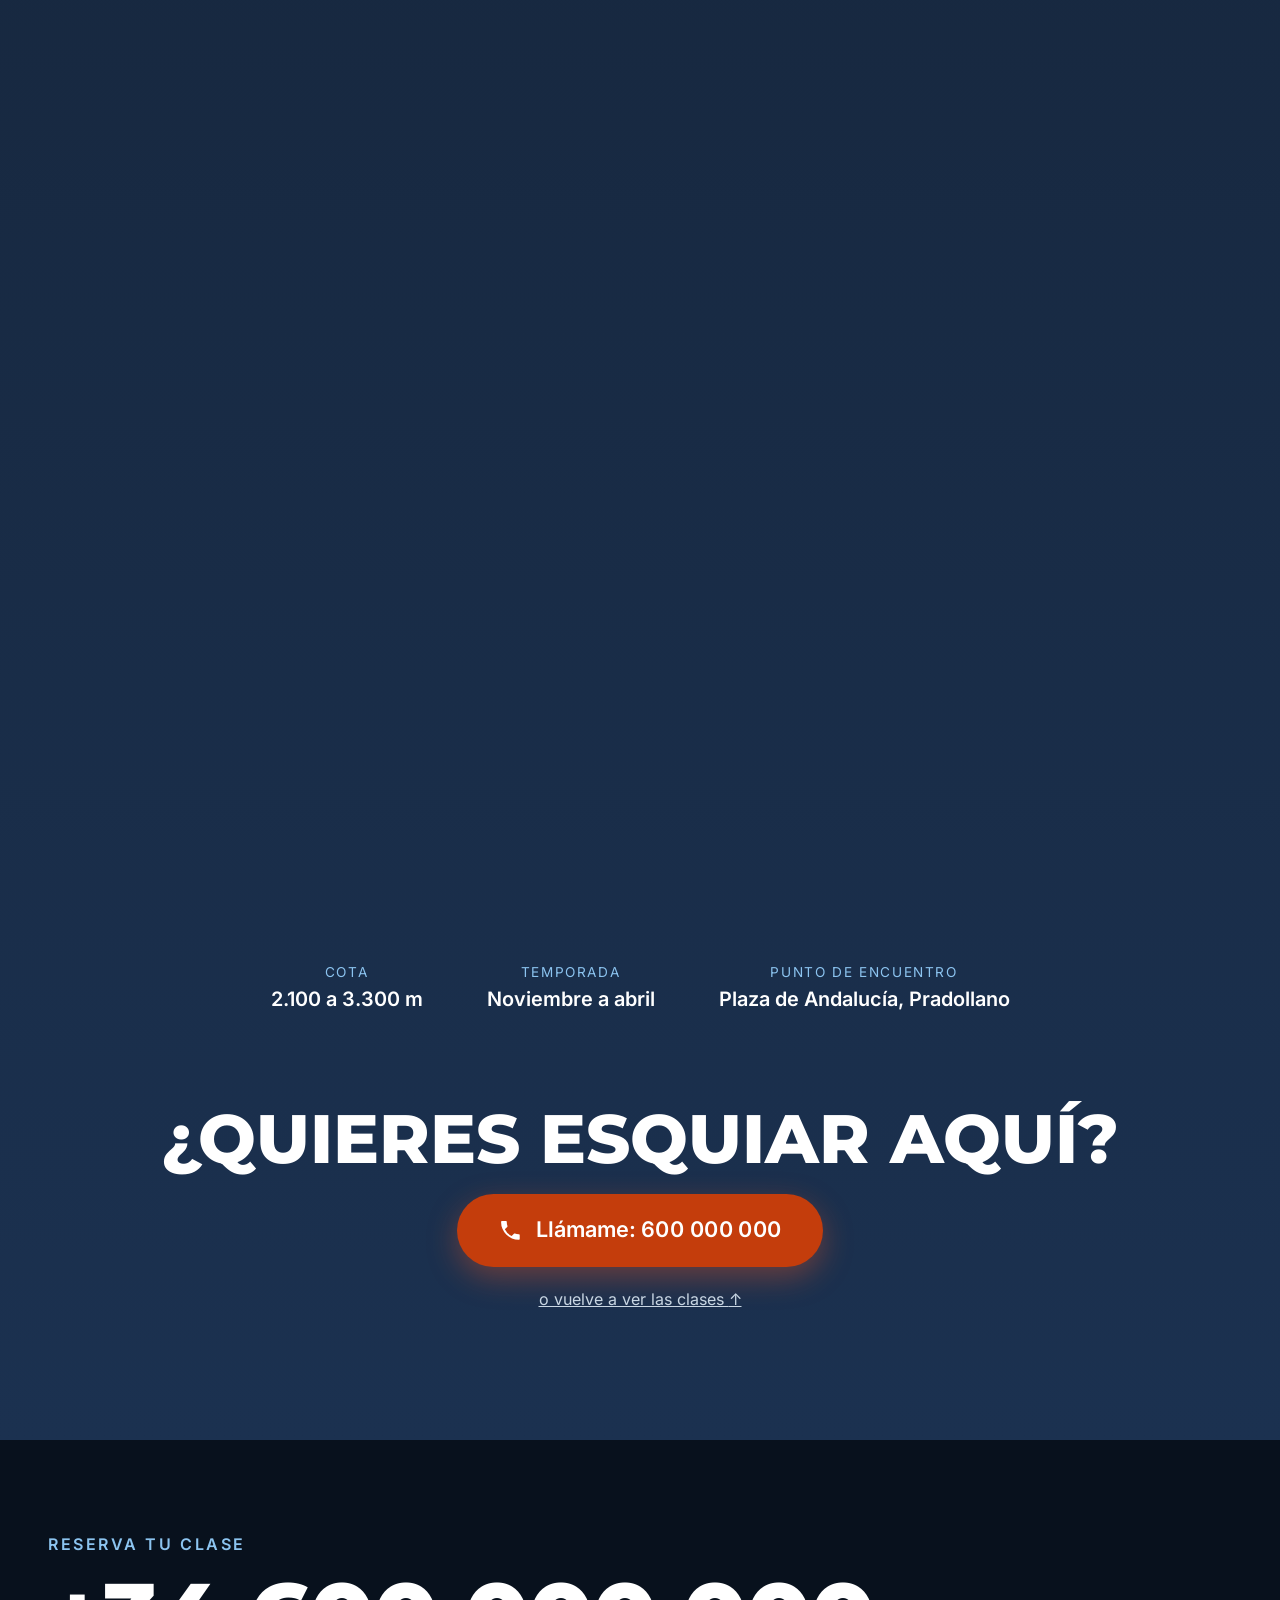
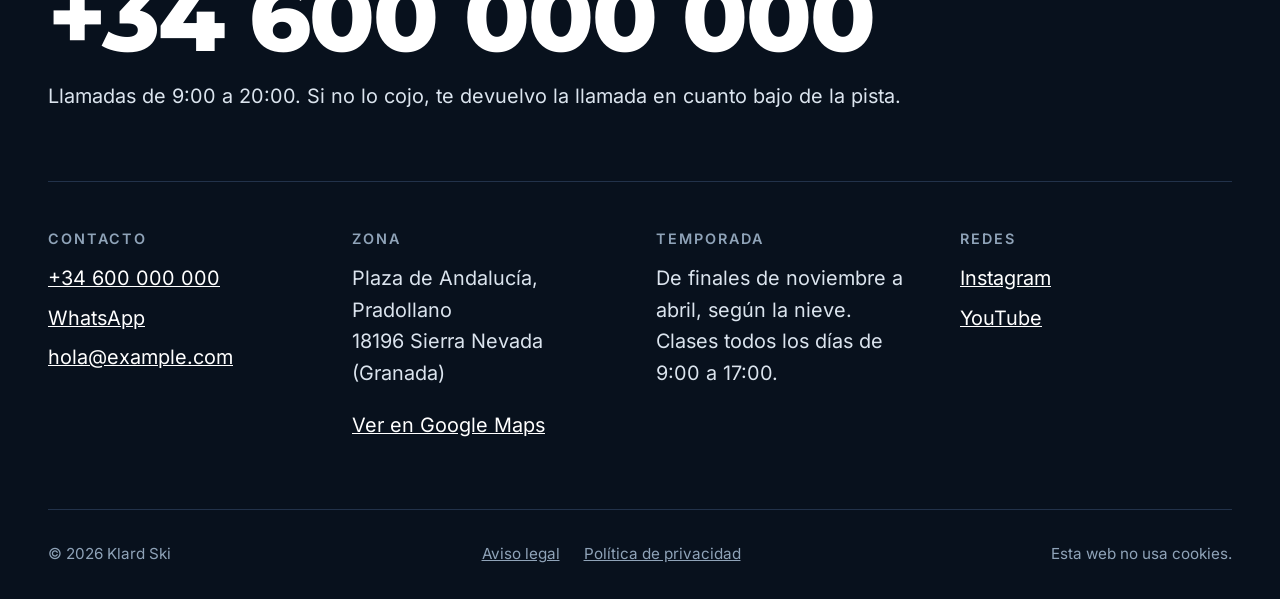
==== commit 51bd8e5d: "Ladera nevada en la ficha del profesor con Klard deslizándose Fondo de montaña y ladera que cubre to" ====
--- a/index.html
+++ b/index.html
@@ -96,7 +96,7 @@
 			</div>
 
 			<ul class="tarjetas" role="list">
-				<li class="tarjeta">
+				<li class="tarjeta aparece">
 					<div class="tarjeta__imagen">
 						<img src="assets/img/clase-iniciacion.svg" alt="Ilustración: pendiente suave con mucha nieve, ideal para empezar" loading="lazy" width="1600" height="1000">
 						<span class="chip chip--verde">Nivel 0</span>
@@ -111,7 +111,7 @@
 						<a class="boton boton--llamar boton--bloque" href="tel:+34600000000">Reservar por teléfono</a>
 					</div>
 				</li>
-				<li class="tarjeta tarjeta--destacada">
+				<li class="tarjeta tarjeta--destacada aparece">
 					<div class="tarjeta__imagen">
 						<img src="assets/img/clase-perfeccionamiento.svg" alt="Ilustración: cumbres al atardecer y una huella de esquí en curvas" loading="lazy" width="1600" height="1000">
 						<span class="chip chip--naranja">La más pedida</span>
@@ -126,7 +126,7 @@
 						<a class="boton boton--llamar boton--bloque" href="tel:+34600000000">Reservar por teléfono</a>
 					</div>
 				</li>
-				<li class="tarjeta">
+				<li class="tarjeta aparece">
 					<div class="tarjeta__imagen">
 						<img src="assets/img/clase-privada.svg" alt="Ilustración: montañas azules con cielo despejado" loading="lazy" width="1600" height="1000">
 						<span class="chip chip--azul">A tu medida</span>
@@ -164,11 +164,15 @@
 			</div>
 		</div>
 
+		<!-- Ladera nevada de fondo: Klard baja deslizándose al hacer scroll (main.js) -->
+		<div class="ladera" data-ladera>
+			<div class="ladera__fondo" aria-hidden="true"></div>
+			<div class="ladera__klard" data-klard>
+				<span class="ladera__estela" aria-hidden="true"><i></i><i></i><i></i><i></i><i></i></span>
+				<img src="assets/img/klard-salto.webp" alt="Klard esquiando, con chaqueta verde y pantalón naranja" width="500" height="424" loading="lazy">
+			</div>
 		<div class="ficha envoltura">
-			<div class="ficha__foto aparece">
-				<div class="ficha__disco" aria-hidden="true"></div>
-				<img src="assets/img/klard-salto.webp" alt="Klard saltando con los esquís cruzados, con chaqueta verde y pantalón naranja" width="500" height="424" loading="lazy">
-			</div>
+			<div class="ficha__hueco" aria-hidden="true"></div>
 			<div class="ficha__texto aparece">
 				<h3 class="ficha__titulo">Hola, soy Klard</h3>
 				<p>Nací a una hora de la sierra y llevo esquiando desde que tengo memoria. Desde 2011 enseño a niños, a adultos que empiezan de cero y a quien quiere pulir su técnica. Me gusta ir a tu ritmo: nadie se queda atrás y nadie se aburre.</p>
@@ -187,6 +191,7 @@
 				</ul>
 				<p class="ficha__nota">Sustituir por los logos oficiales de cada federación o certificado.</p>
 			</div>
+		</div>
 		</div>
 	</section>
 
--- a/assets/css/styles.css
+++ b/assets/css/styles.css
@@ -34,9 +34,6 @@
 	--cab-h: 72px;
 	--margen: clamp(16px, 4vw, 48px);
 }
-
-@property --lift { syntax: "<length>"; inherits: false; initial-value: 0px; }
-@property --zoom { syntax: "<number>"; inherits: false; initial-value: 1; }
 
 *, *::before, *::after { box-sizing: border-box; }
 html { -webkit-text-size-adjust: 100%; scroll-behavior: smooth; scroll-padding-top: var(--cab-h); }
@@ -173,16 +170,12 @@
 	overflow: hidden;
 	box-shadow: var(--sombra);
 	border: 1px solid var(--c-line);
-	/* --py la pone el parallax (main.js); el hover suma la elevación */
-	transform: translate3d(0, calc(var(--py, 0px) + var(--lift, 0px)), 0);
-	transition: box-shadow 0.45s var(--ease), --lift 0.45s var(--ease);
-	will-change: transform;
-}
-.tarjeta:hover { --lift: -8px; box-shadow: var(--sombra-g); }
+	transition: transform 0.45s var(--ease), box-shadow 0.45s var(--ease);
+}
+.tarjeta:hover { transform: translateY(-8px); box-shadow: var(--sombra-g); }
 .tarjeta__imagen { position: relative; aspect-ratio: 4 / 3.4; overflow: hidden; }
-/* La foto es más alta que su marco y se desplaza más despacio que la tarjeta */
-.tarjeta__imagen img { width: 100%; height: 130%; margin-top: -15%; object-fit: cover; transform: translate3d(0, var(--iy, 0px), 0) scale(var(--zoom, 1)); transition: --zoom 0.9s var(--ease); will-change: transform; }
-.tarjeta:hover .tarjeta__imagen img { --zoom: 1.06; }
+.tarjeta__imagen img { width: 100%; height: 100%; object-fit: cover; transition: transform 0.9s var(--ease); }
+.tarjeta:hover .tarjeta__imagen img { transform: scale(1.07); }
 .chip { position: absolute; top: 1rem; left: 1rem; padding: 0.4em 0.9em; border-radius: 999px; font-size: 0.9rem; font-weight: 600; color: #fff; }
 .chip--verde { background: #17733e; }
 .chip--naranja { background: var(--c-energy-dark); }
@@ -226,11 +219,40 @@
 .lema__progreso span { width: 3px; height: 28px; border-radius: 2px; background: rgb(255 255 255 / 0.3); transition: background-color 0.3s; }
 .lema__progreso span.es-activa { background: var(--c-energy); }
 
-.ficha { display: grid; grid-template-columns: 5fr 7fr; gap: clamp(2rem, 6vw, 6rem); align-items: center; padding-block: clamp(5rem, 10vw, 9rem); }
-.ficha__foto { position: relative; }
-.ficha__disco { position: absolute; left: 50%; top: 52%; width: 82%; aspect-ratio: 1; transform: translate(-50%, -50%); border-radius: 50%; background: radial-gradient(circle at 35% 30%, #ff8a55, var(--c-energy) 55%, var(--c-energy-dark)); }
-.ficha__foto img { position: relative; width: 100%; height: auto; filter: drop-shadow(0 30px 30px rgb(14 26 43 / 0.25)); animation: flota 6s ease-in-out infinite; }
-@keyframes flota { 50% { transform: translateY(-14px) rotate(-2deg); } }
+/* Ladera nevada que cubre toda la ficha; Klard baja por ella con el scroll */
+.ladera { position: relative; overflow: clip; }
+.ladera__fondo {
+	position: absolute; inset: 0;
+	background:
+		url("../img/ladera.svg") center / 100% 100% no-repeat,
+		url("../img/hero-mediodia.svg") center 15% / cover no-repeat;
+}
+.ladera__klard {
+	position: absolute; z-index: 1;
+	width: clamp(170px, 20vw, 300px);
+	/* --x y --y (en %) los calcula main.js sobre la recta de la ladera */
+	left: calc(var(--x, 10) * 1%);
+	top: calc(var(--y, 55.6) * 1%);
+	translate: -50% -80%;
+	rotate: var(--giro, 10deg);
+	pointer-events: none;
+}
+.ladera__klard img { position: relative; width: 100%; height: auto; filter: drop-shadow(0 18px 14px rgb(14 26 43 / 0.25)); animation: deslizar 1.1s ease-in-out infinite; animation-play-state: paused; }
+.ladera__klard.en-marcha img { animation-play-state: running; }
+@keyframes deslizar { 50% { transform: translateY(-4px) rotate(-1.5deg); } }
+/* Polvo de nieve que levantan los esquís */
+.ladera__estela { position: absolute; left: 18%; bottom: 4%; width: 45%; height: 30%; opacity: 0; transition: opacity 0.4s; }
+.ladera__klard.en-marcha .ladera__estela { opacity: 1; }
+.ladera__estela i { position: absolute; bottom: 0; width: 18px; height: 18px; border-radius: 50%; background: #fff; box-shadow: 0 0 12px 6px rgb(255 255 255 / 0.9); animation: polvo 0.9s ease-out infinite; }
+.ladera__estela i:nth-child(1) { left: 5%; }
+.ladera__estela i:nth-child(2) { left: 25%; animation-delay: -0.2s; width: 12px; height: 12px; }
+.ladera__estela i:nth-child(3) { left: 45%; animation-delay: -0.4s; }
+.ladera__estela i:nth-child(4) { left: 65%; animation-delay: -0.6s; width: 10px; height: 10px; }
+.ladera__estela i:nth-child(5) { left: 80%; animation-delay: -0.75s; width: 14px; height: 14px; }
+@keyframes polvo { from { transform: translate(0, 0) scale(0.6); opacity: 0.95; } to { transform: translate(-60px, -40px) scale(1.6); opacity: 0; } }
+
+.ficha { position: relative; z-index: 2; display: grid; grid-template-columns: 5fr 7fr; gap: clamp(2rem, 6vw, 6rem); align-items: center; padding-block: clamp(5rem, 10vw, 9rem); }
+.ficha__texto { background: rgb(255 255 255 / 0.9); backdrop-filter: blur(8px); border-radius: var(--radio); padding: clamp(1.5rem, 3vw, 2.75rem); box-shadow: var(--sombra-g); }
 .ficha__titulo { font-size: var(--fs-h2); font-weight: 800; text-transform: uppercase; margin-bottom: 1.5rem; }
 .ficha__texto > p { color: #2c3b4f; max-width: 58ch; }
 .ficha__cifras { display: flex; flex-wrap: wrap; gap: 1rem 3rem; margin: 2rem 0; }
@@ -320,6 +342,9 @@
 /* ---------- Animación de entrada ---------- */
 .js .aparece { opacity: 0; transform: translateY(40px); transition: opacity 0.9s var(--ease), transform 0.9s var(--ease); }
 .js .aparece.es-visible { opacity: 1; transform: none; }
+.tarjetas .aparece:nth-child(2) { transition-delay: 0.12s; }
+.tarjetas .aparece:nth-child(3) { transition-delay: 0.24s; }
+.js .tarjeta.aparece.es-visible:hover { transform: translateY(-8px); }
 
 /* ---------- Responsive ---------- */
 /* Ficha técnica en pantallas estrechas: el monte queda fijo arriba y las fichas pasan por debajo */
@@ -338,8 +363,14 @@
 
 @media (max-width: 1000px) {
 	.tarjetas { grid-template-columns: 1fr; max-width: 560px; }
-	.ficha { grid-template-columns: 1fr; }
-	.ficha__foto { max-width: 420px; }
+	.ficha { grid-template-columns: 1fr; padding-top: 0; }
+	.ficha__hueco { height: 72vw; min-height: 260px; }
+	/* En una columna la ladera solo ocupa la franja de arriba (--banda la pone main.js) y el resto es nieve */
+	.ladera__fondo { background:
+		url("../img/ladera.svg") top / 100% var(--banda, 400px) no-repeat,
+		url("../img/hero-mediodia.svg") center top / auto var(--banda, 400px) no-repeat,
+		linear-gradient(#e3eef6, #e3eef6) 0 calc(var(--banda, 400px) - 2px) / 100% 100% no-repeat; }
+	.ladera__klard { width: 150px; }
 	.pie__columnas { grid-template-columns: repeat(2, minmax(0, 1fr)); }
 }
 @media (max-width: 760px) {
@@ -377,8 +408,7 @@
 	html { scroll-behavior: auto; }
 	*, *::before, *::after { animation: none !important; transition-duration: 0.01ms !important; }
 	.js .aparece { opacity: 1; transform: none; }
-	.tarjeta { --py: 0px !important; }
-	.tarjeta__imagen img { --iy: 0px !important; }
+	.ladera__estela { display: none; }
 	/* Sin animación: las frases se muestran todas, una debajo de otra */
 	.lema { height: auto; }
 	.lema__fijo { position: relative; height: auto; padding-block: 6rem; }
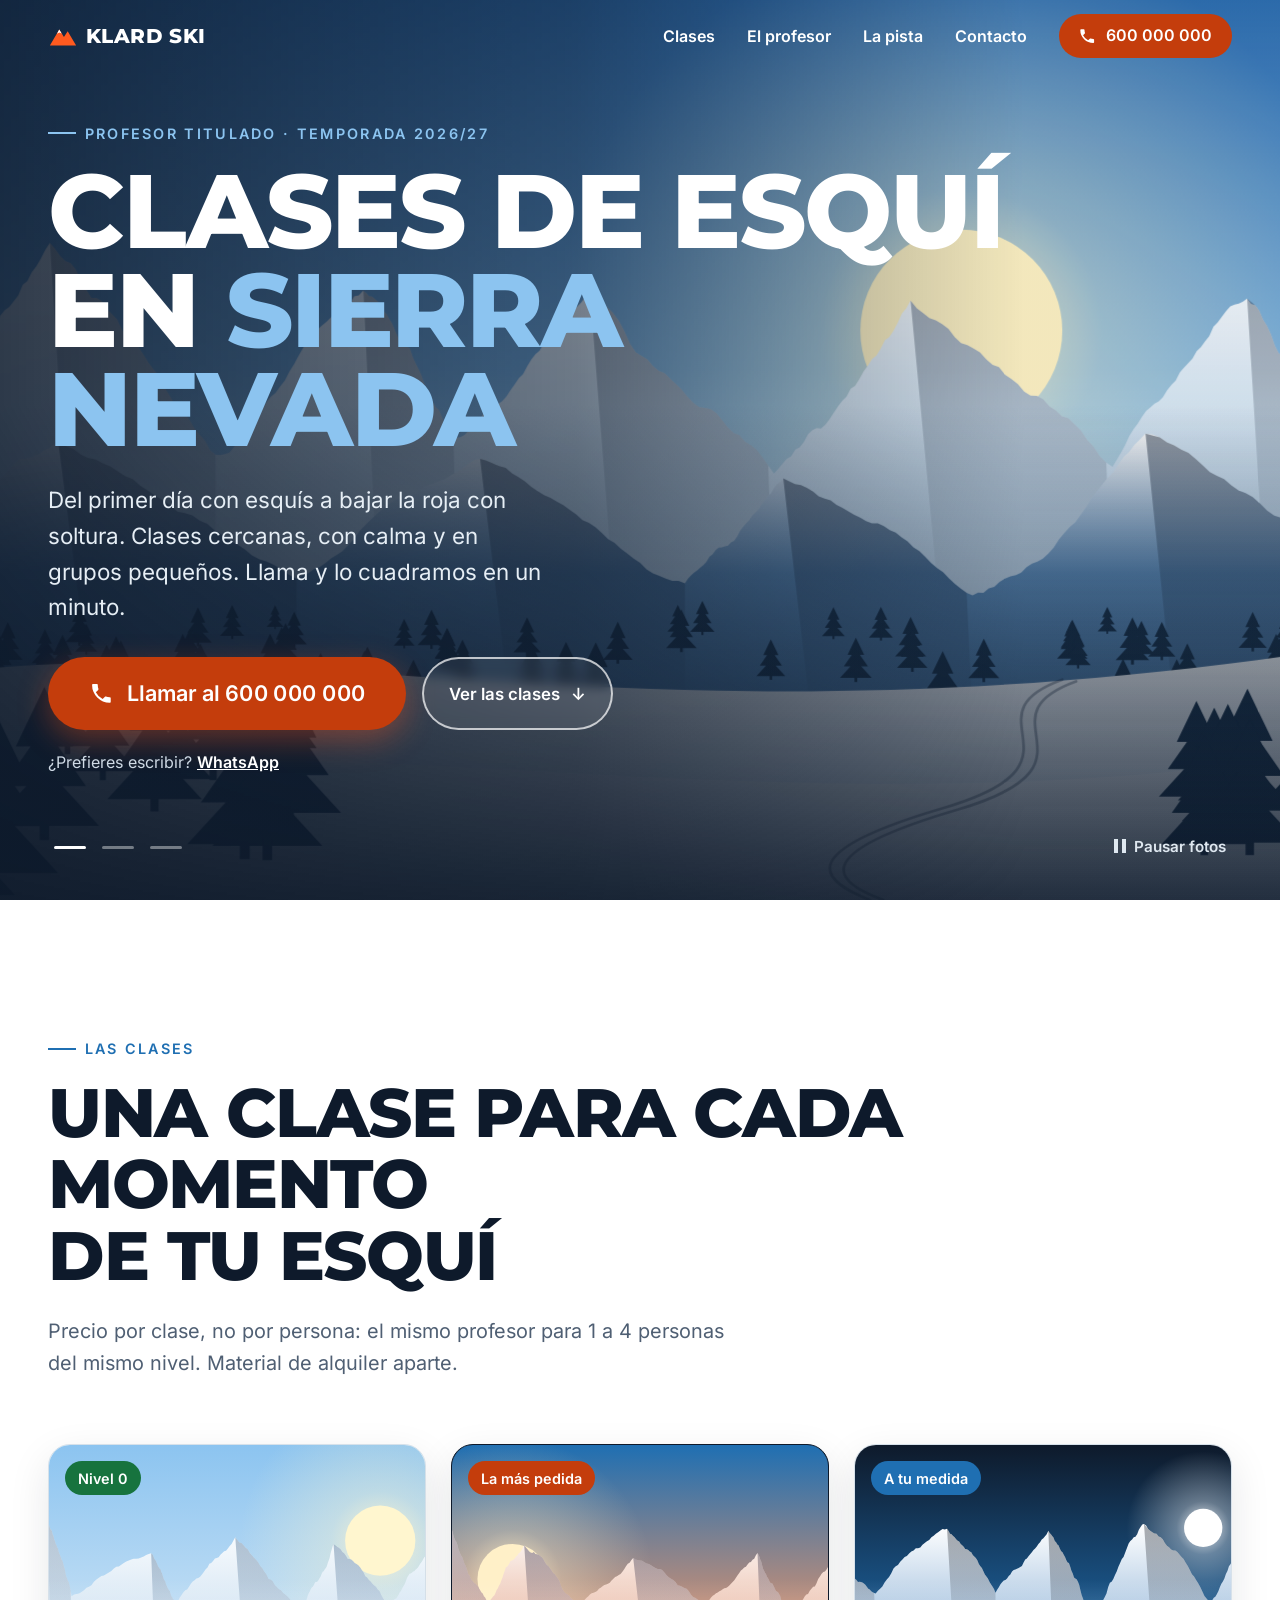
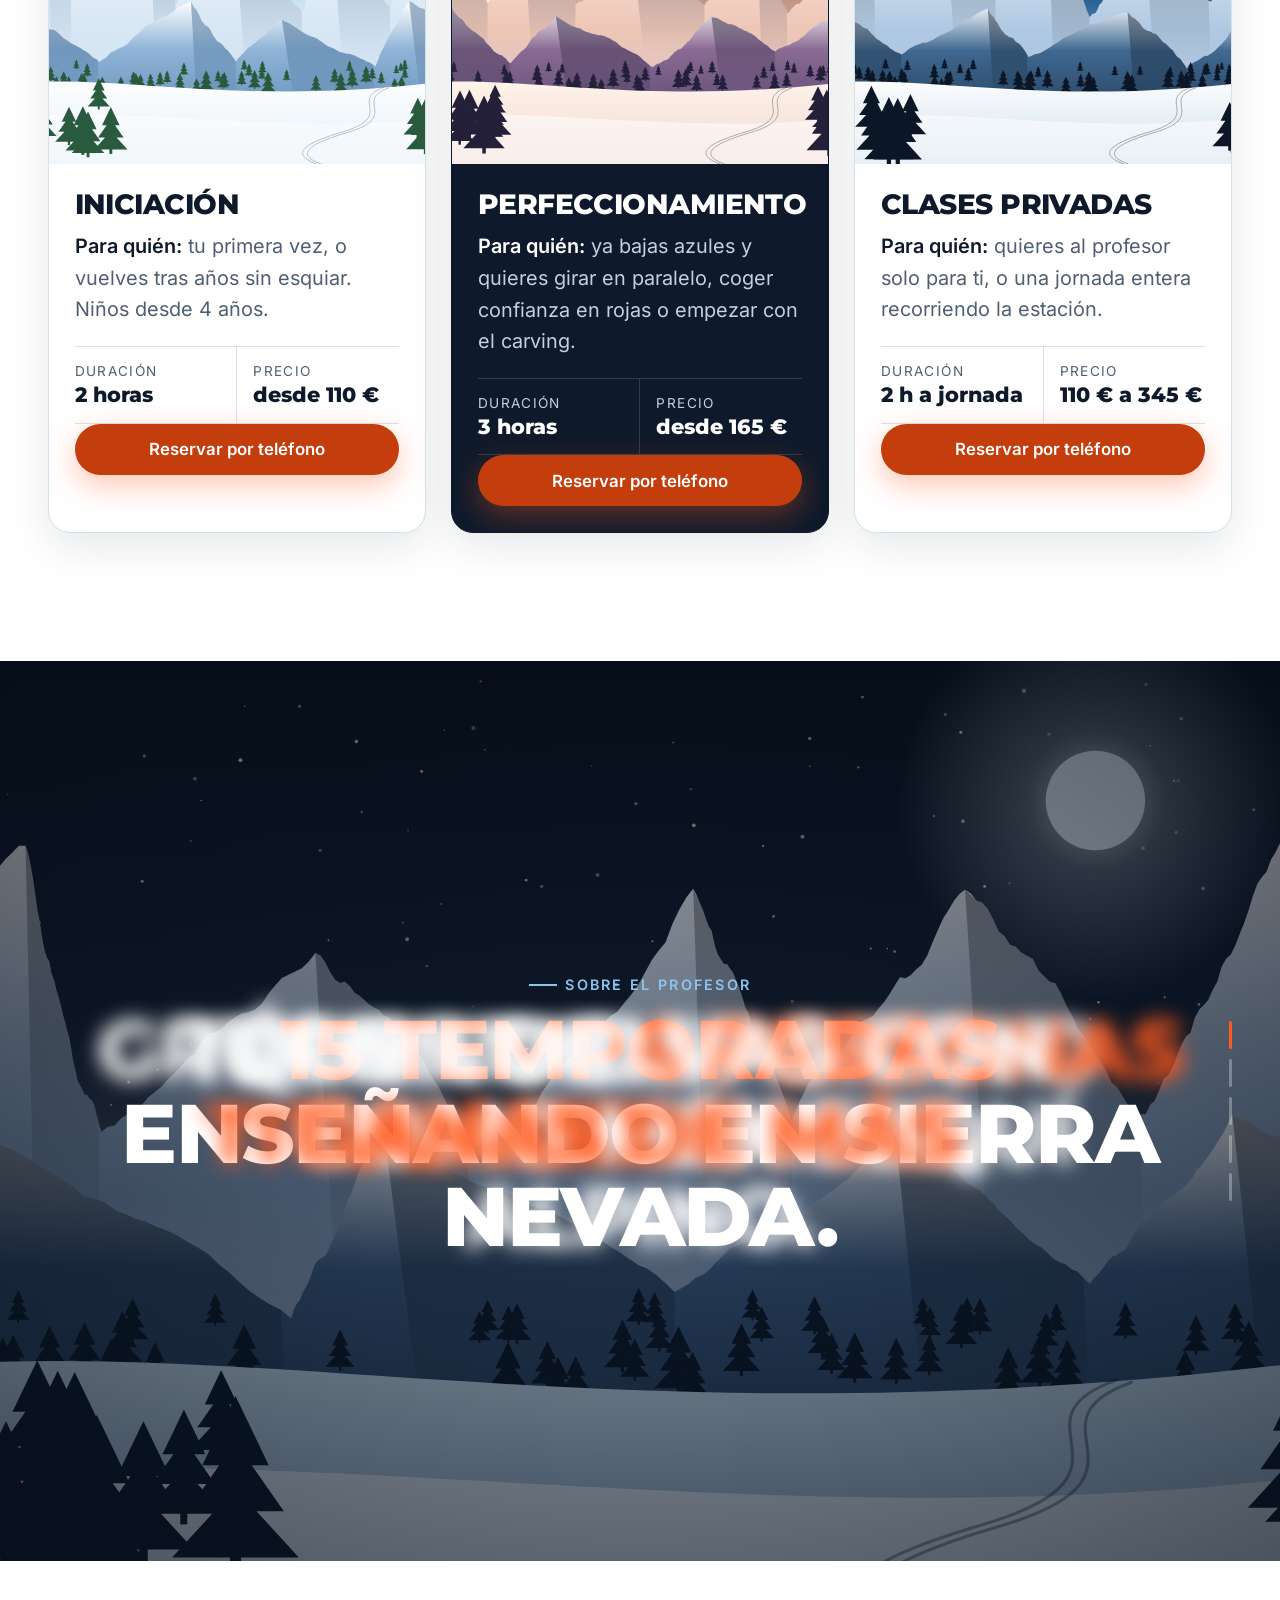
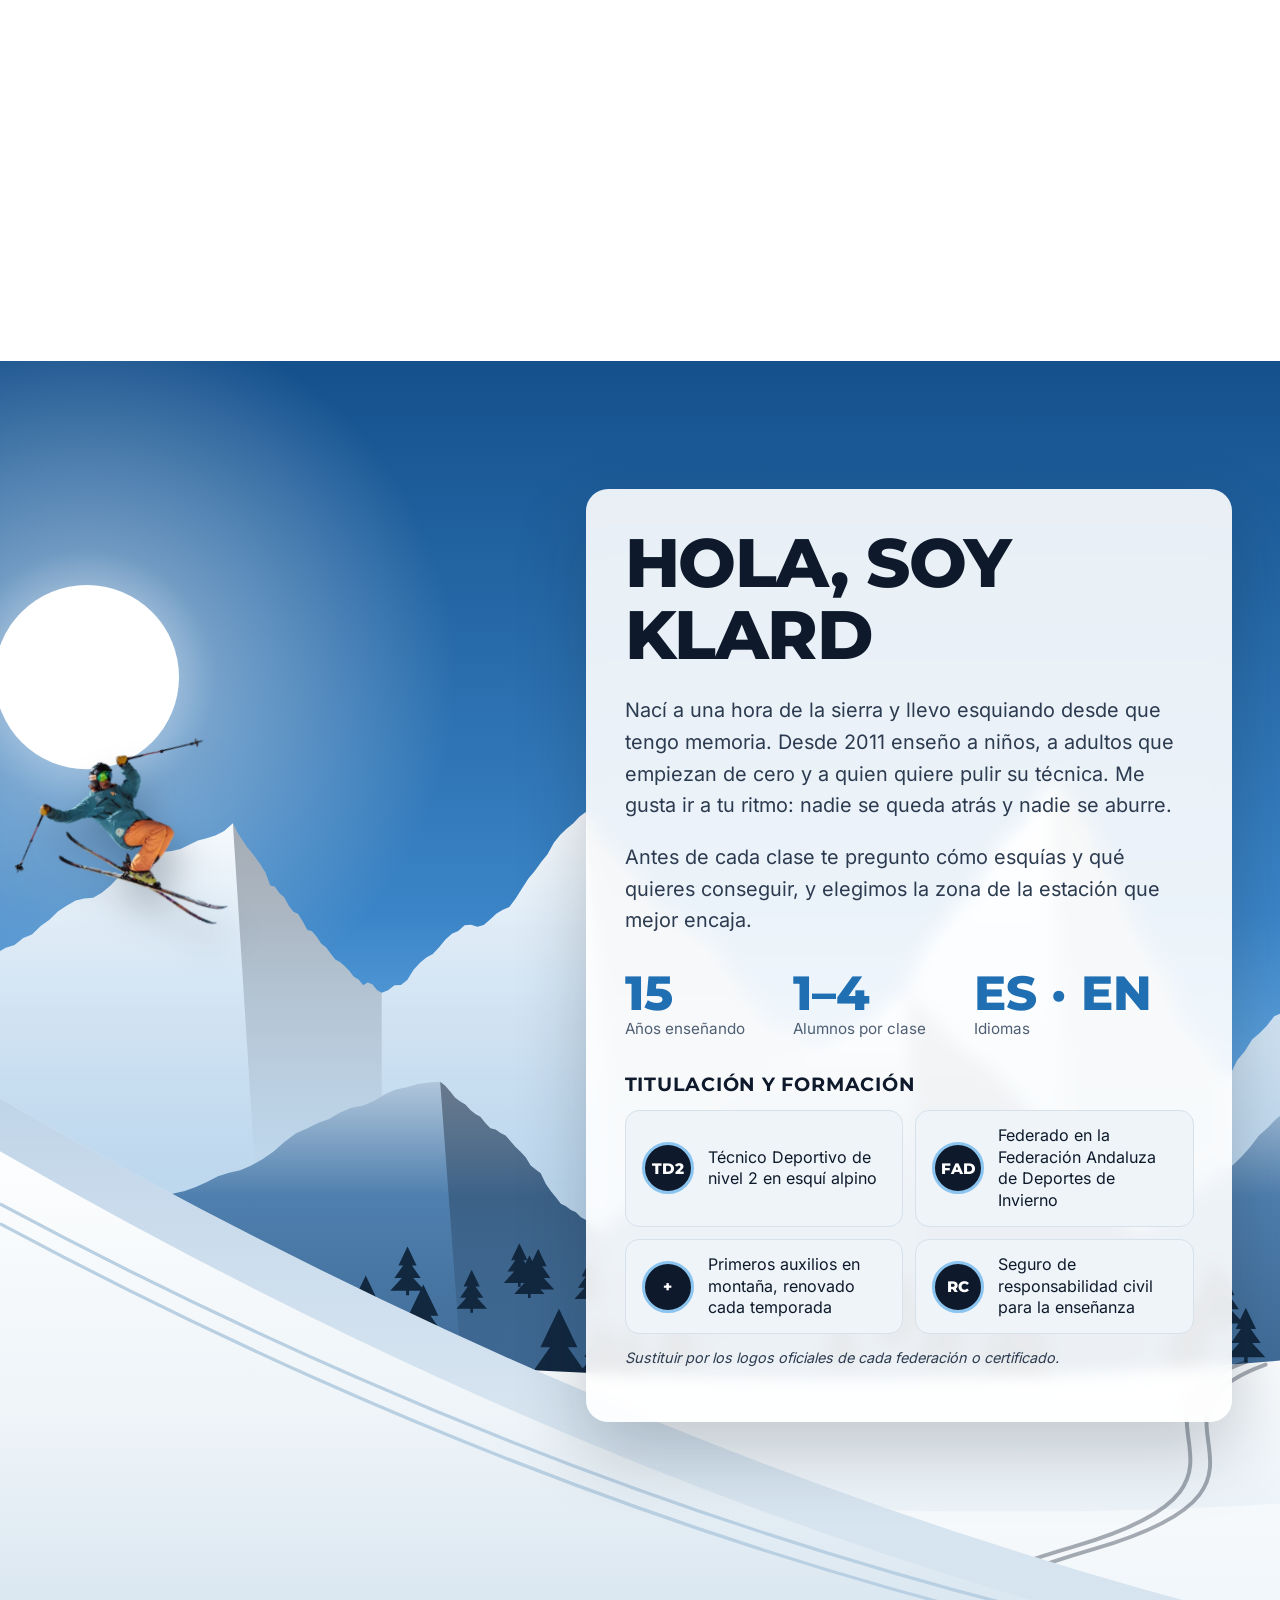
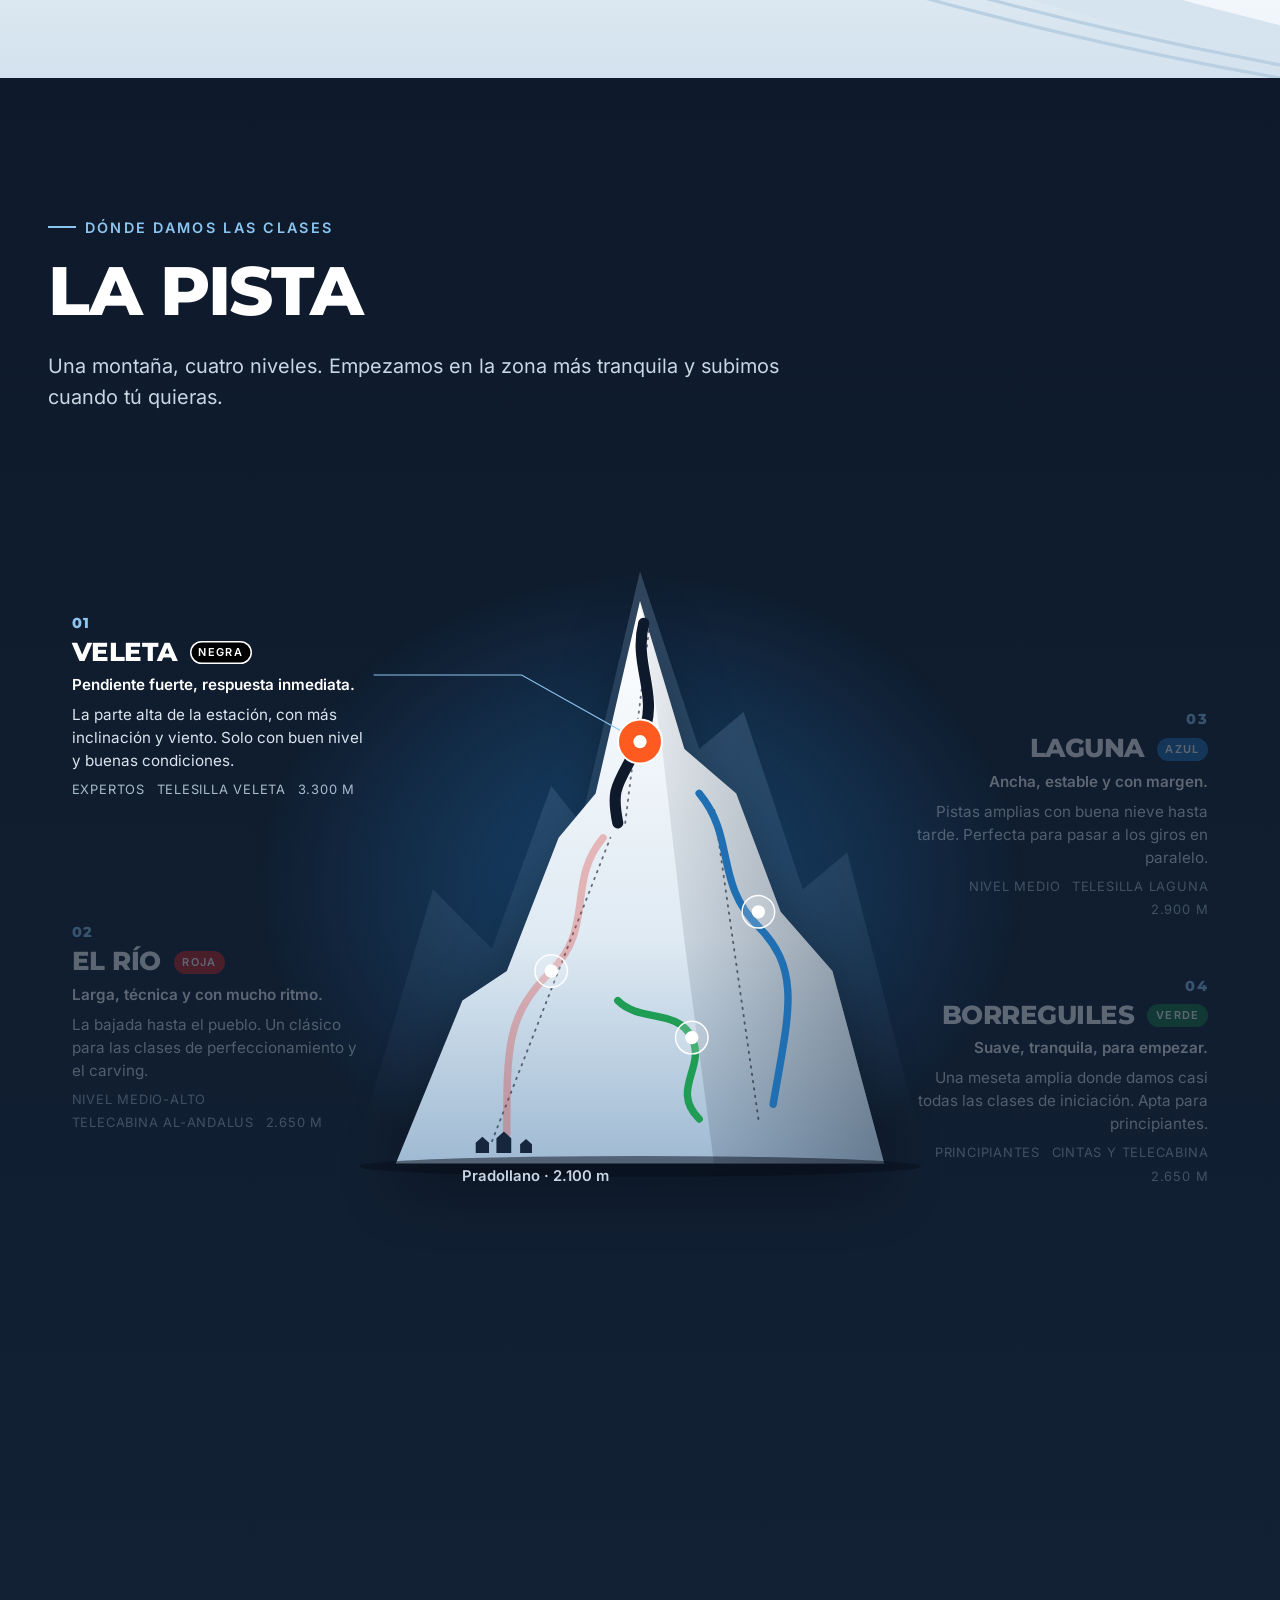
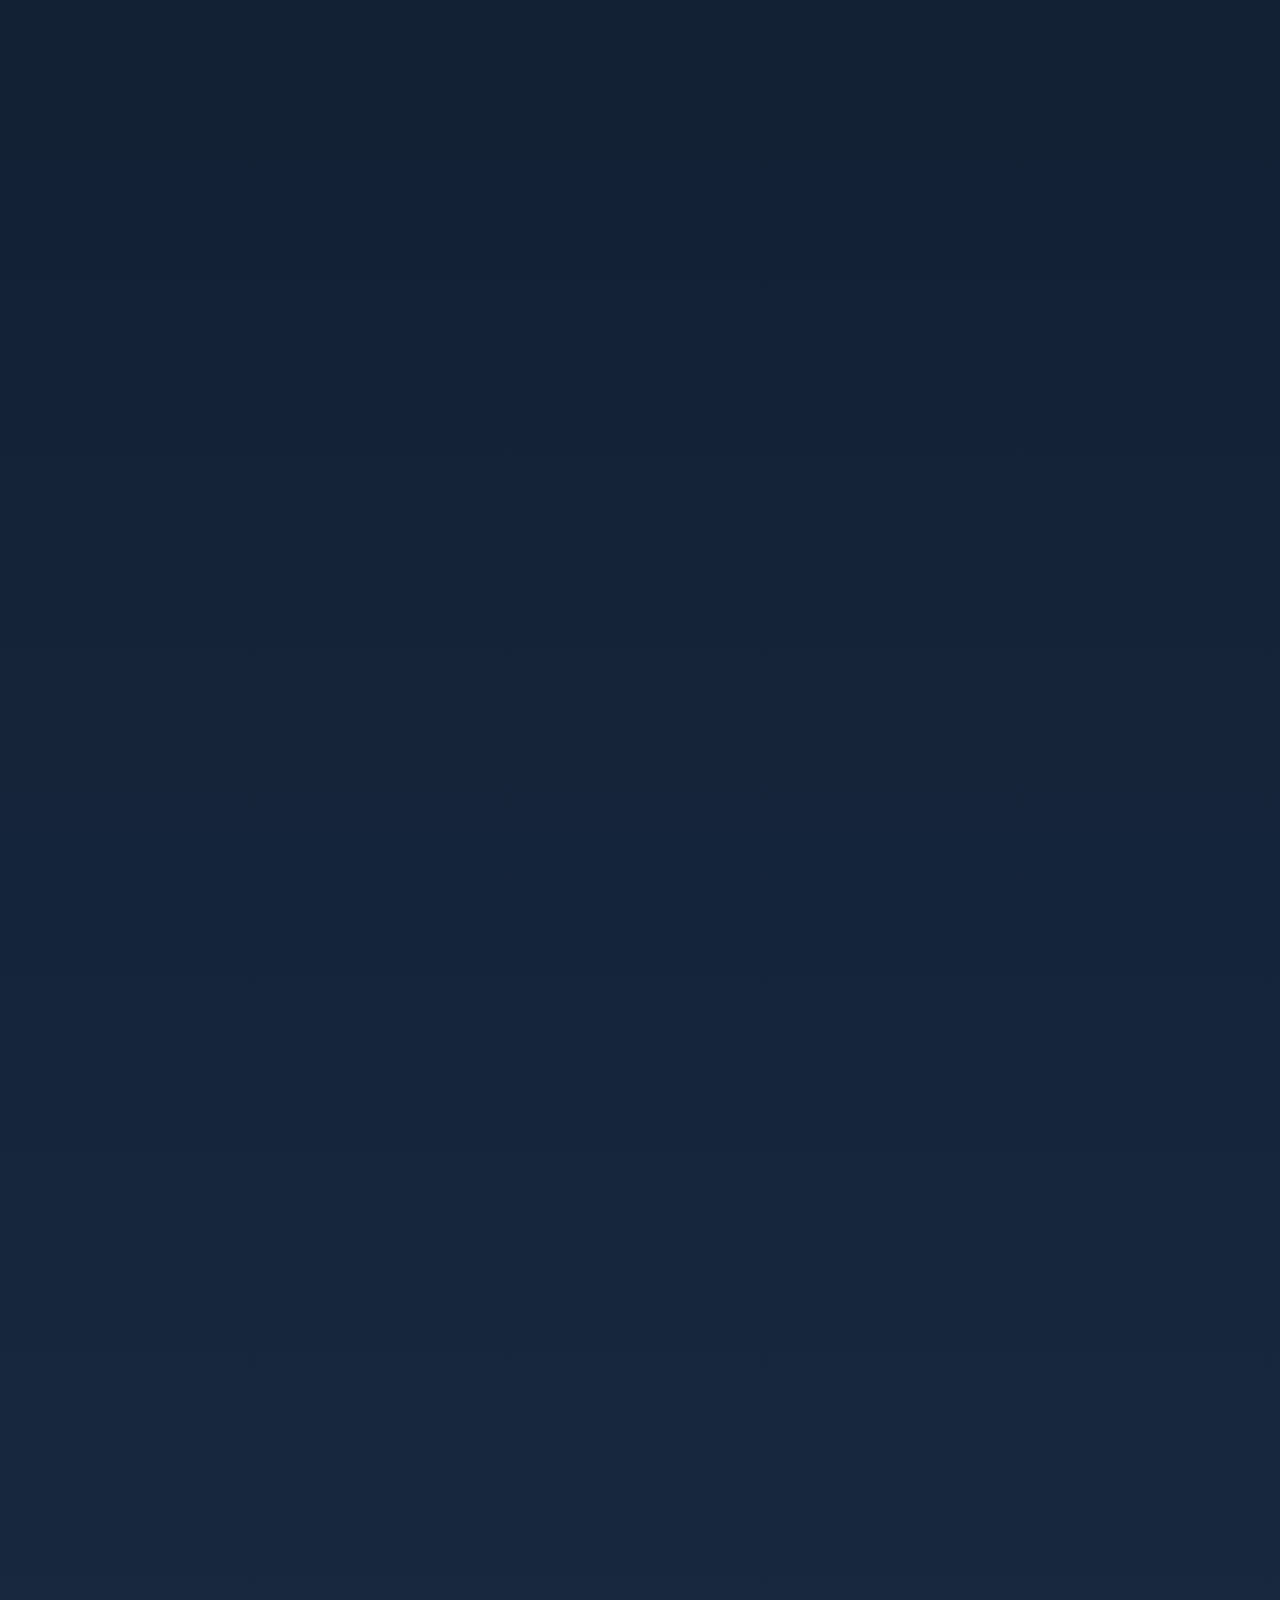
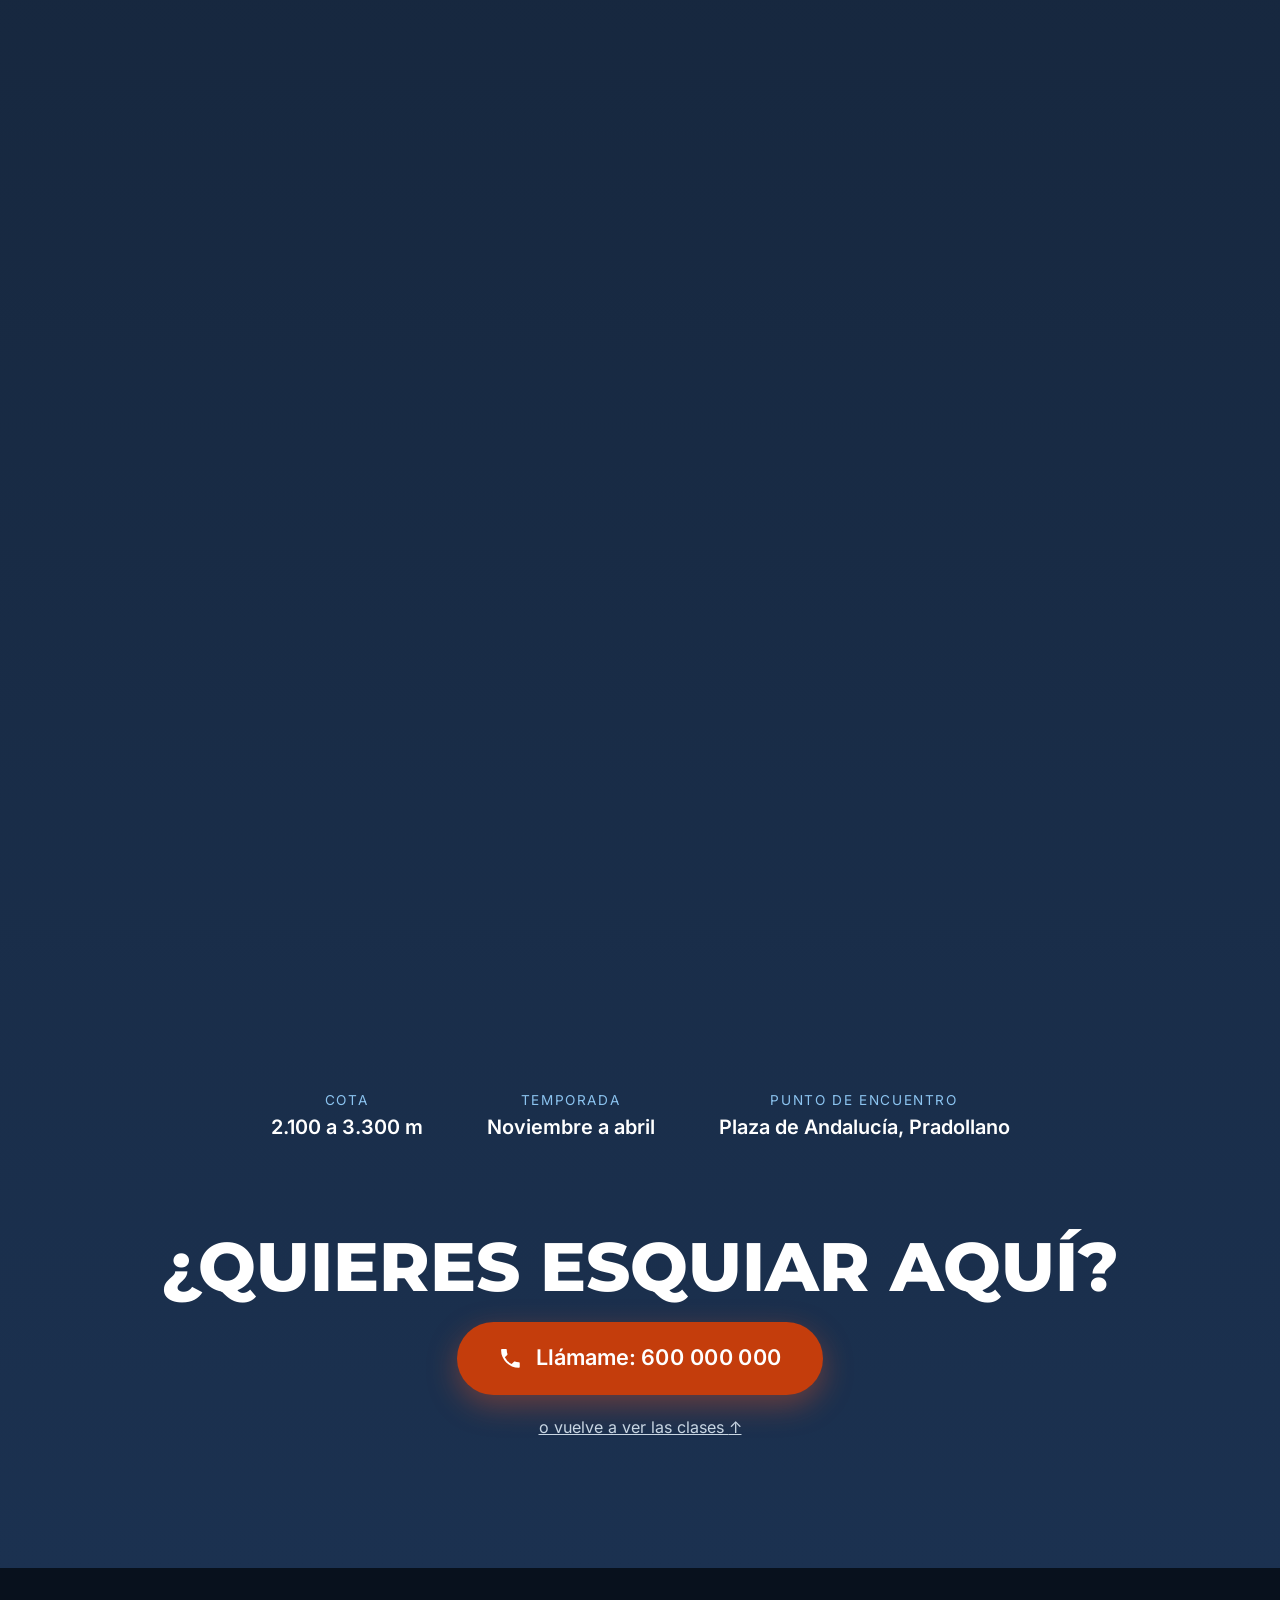
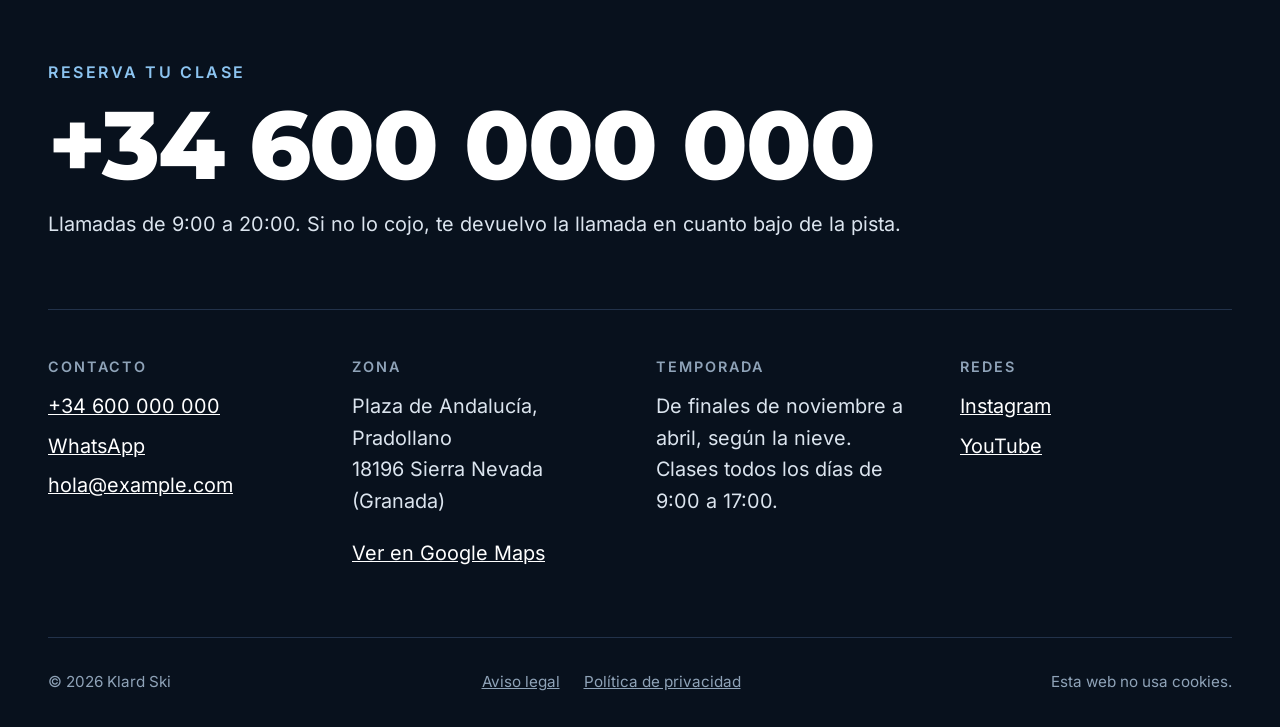
==== commit a5ef4372: "Klard cruza la ficha de un salto cuando ya se ve entero El movimiento empieza cuando el sprite se ve" ====
--- a/index.html
+++ b/index.html
@@ -164,11 +164,10 @@
 			</div>
 		</div>
 
-		<!-- Ladera nevada de fondo: Klard baja deslizándose al hacer scroll (main.js) -->
+		<!-- Montaña nevada de fondo: Klard la cruza de un salto al hacer scroll (main.js) -->
 		<div class="ladera" data-ladera>
 			<div class="ladera__fondo" aria-hidden="true"></div>
 			<div class="ladera__klard" data-klard>
-				<span class="ladera__estela" aria-hidden="true"><i></i><i></i><i></i><i></i><i></i></span>
 				<img src="assets/img/klard-salto.webp" alt="Klard esquiando, con chaqueta verde y pantalón naranja" width="500" height="424" loading="lazy">
 			</div>
 		<div class="ficha envoltura">
--- a/assets/css/styles.css
+++ b/assets/css/styles.css
@@ -219,39 +219,34 @@
 .lema__progreso span { width: 3px; height: 28px; border-radius: 2px; background: rgb(255 255 255 / 0.3); transition: background-color 0.3s; }
 .lema__progreso span.es-activa { background: var(--c-energy); }
 
-/* Ladera nevada que cubre toda la ficha; Klard baja por ella con el scroll */
+/* Fondo de montaña nevada que cubre toda la ficha; Klard la cruza de un salto con el scroll */
 .ladera { position: relative; overflow: clip; }
 .ladera__fondo {
 	position: absolute; inset: 0;
+	/* Respaldo ilustrado mientras no haya foto (o si no carga) */
 	background:
 		url("../img/ladera.svg") center / 100% 100% no-repeat,
 		url("../img/hero-mediodia.svg") center 15% / cover no-repeat;
 }
+/* Con foto real: main.js añade .tiene-foto cuando assets/img/ladera-foto.jpg carga bien */
+.ladera.tiene-foto .ladera__fondo {
+	background:
+		linear-gradient(180deg, rgb(14 26 43 / 0.15), rgb(14 26 43 / 0) 30%, rgb(255 255 255 / 0) 70%, rgb(255 255 255 / 0.35)),
+		url("../img/ladera-foto.jpg") center / cover no-repeat;
+}
 .ladera__klard {
-	position: absolute; z-index: 1;
-	width: clamp(170px, 20vw, 300px);
-	/* --x y --y (en %) los calcula main.js sobre la recta de la ladera */
-	left: calc(var(--x, 10) * 1%);
-	top: calc(var(--y, 55.6) * 1%);
-	translate: -50% -80%;
-	rotate: var(--giro, 10deg);
+	position: absolute; z-index: 3; left: 0; top: 0;
+	width: clamp(170px, 18vw, 280px);
+	/* main.js coloca a Klard en px (--kx, --ky) y lo inclina según la trayectoria (--giro) */
+	transform: translate3d(var(--kx, 0px), var(--ky, 0px), 0) translate(-50%, -80%) rotate(var(--giro, 0deg));
 	pointer-events: none;
-}
-.ladera__klard img { position: relative; width: 100%; height: auto; filter: drop-shadow(0 18px 14px rgb(14 26 43 / 0.25)); animation: deslizar 1.1s ease-in-out infinite; animation-play-state: paused; }
+	will-change: transform;
+}
+.ladera__klard img { width: 100%; height: auto; filter: drop-shadow(0 24px 18px rgb(14 26 43 / 0.3)); animation: vuelo 1.4s ease-in-out infinite; animation-play-state: paused; }
 .ladera__klard.en-marcha img { animation-play-state: running; }
-@keyframes deslizar { 50% { transform: translateY(-4px) rotate(-1.5deg); } }
-/* Polvo de nieve que levantan los esquís */
-.ladera__estela { position: absolute; left: 18%; bottom: 4%; width: 45%; height: 30%; opacity: 0; transition: opacity 0.4s; }
-.ladera__klard.en-marcha .ladera__estela { opacity: 1; }
-.ladera__estela i { position: absolute; bottom: 0; width: 18px; height: 18px; border-radius: 50%; background: #fff; box-shadow: 0 0 12px 6px rgb(255 255 255 / 0.9); animation: polvo 0.9s ease-out infinite; }
-.ladera__estela i:nth-child(1) { left: 5%; }
-.ladera__estela i:nth-child(2) { left: 25%; animation-delay: -0.2s; width: 12px; height: 12px; }
-.ladera__estela i:nth-child(3) { left: 45%; animation-delay: -0.4s; }
-.ladera__estela i:nth-child(4) { left: 65%; animation-delay: -0.6s; width: 10px; height: 10px; }
-.ladera__estela i:nth-child(5) { left: 80%; animation-delay: -0.75s; width: 14px; height: 14px; }
-@keyframes polvo { from { transform: translate(0, 0) scale(0.6); opacity: 0.95; } to { transform: translate(-60px, -40px) scale(1.6); opacity: 0; } }
-
-.ficha { position: relative; z-index: 2; display: grid; grid-template-columns: 5fr 7fr; gap: clamp(2rem, 6vw, 6rem); align-items: center; padding-block: clamp(5rem, 10vw, 9rem); }
+@keyframes vuelo { 50% { transform: rotate(-3deg) translateY(-3px); } }
+
+.ficha { position: relative; z-index: 2; display: grid; grid-template-columns: 5fr 7fr; gap: clamp(2rem, 6vw, 6rem); align-items: center; padding-block: clamp(5rem, 10vw, 9rem) clamp(9rem, 20vw, 18rem); }
 .ficha__texto { background: rgb(255 255 255 / 0.9); backdrop-filter: blur(8px); border-radius: var(--radio); padding: clamp(1.5rem, 3vw, 2.75rem); box-shadow: var(--sombra-g); }
 .ficha__titulo { font-size: var(--fs-h2); font-weight: 800; text-transform: uppercase; margin-bottom: 1.5rem; }
 .ficha__texto > p { color: #2c3b4f; max-width: 58ch; }
@@ -365,12 +360,12 @@
 	.tarjetas { grid-template-columns: 1fr; max-width: 560px; }
 	.ficha { grid-template-columns: 1fr; padding-top: 0; }
 	.ficha__hueco { height: 72vw; min-height: 260px; }
-	/* En una columna la ladera solo ocupa la franja de arriba (--banda la pone main.js) y el resto es nieve */
-	.ladera__fondo { background:
+	/* Sin foto, en una columna la ladera ilustrada solo ocupa la franja de arriba (--banda la pone main.js) */
+	.ladera:not(.tiene-foto) .ladera__fondo { background:
 		url("../img/ladera.svg") top / 100% var(--banda, 400px) no-repeat,
 		url("../img/hero-mediodia.svg") center top / auto var(--banda, 400px) no-repeat,
 		linear-gradient(#e3eef6, #e3eef6) 0 calc(var(--banda, 400px) - 2px) / 100% 100% no-repeat; }
-	.ladera__klard { width: 150px; }
+	.ladera__klard { width: 140px; }
 	.pie__columnas { grid-template-columns: repeat(2, minmax(0, 1fr)); }
 }
 @media (max-width: 760px) {
@@ -408,7 +403,6 @@
 	html { scroll-behavior: auto; }
 	*, *::before, *::after { animation: none !important; transition-duration: 0.01ms !important; }
 	.js .aparece { opacity: 1; transform: none; }
-	.ladera__estela { display: none; }
 	/* Sin animación: las frases se muestran todas, una debajo de otra */
 	.lema { height: auto; }
 	.lema__fijo { position: relative; height: auto; padding-block: 6rem; }
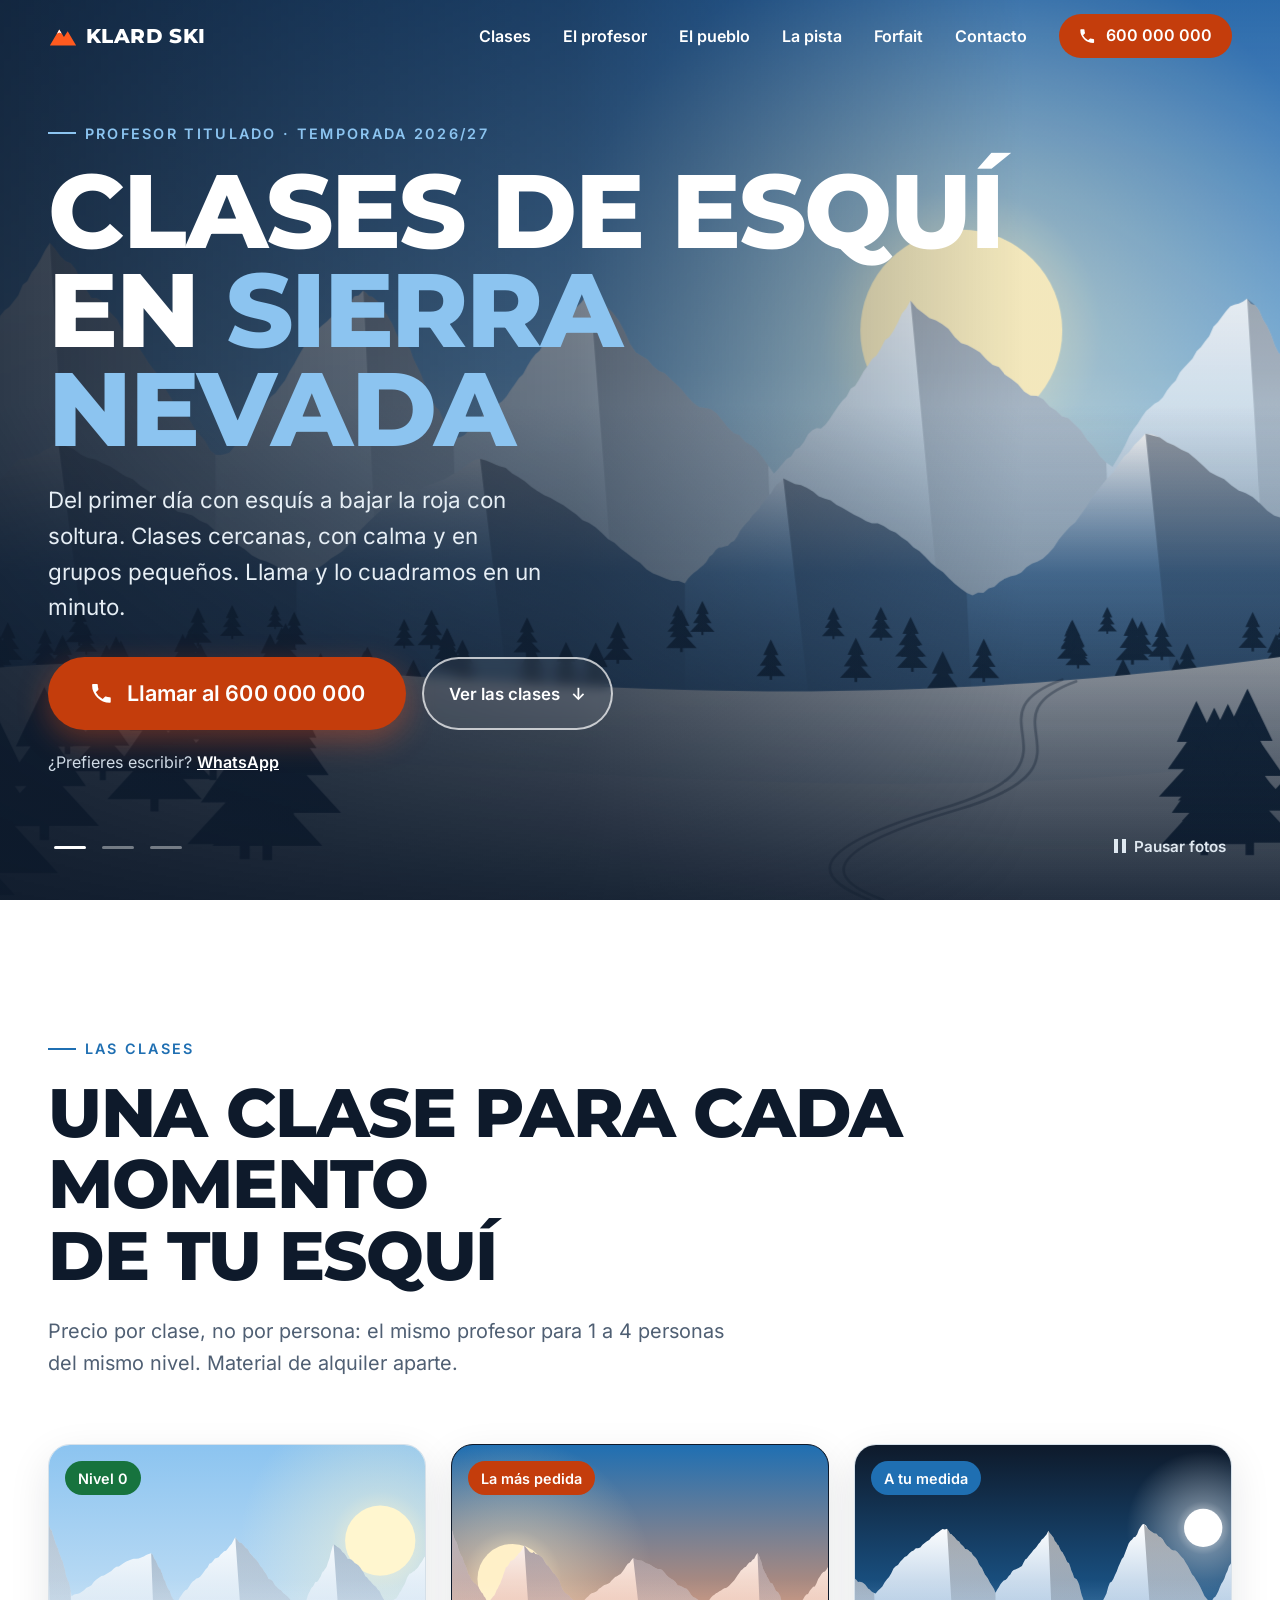
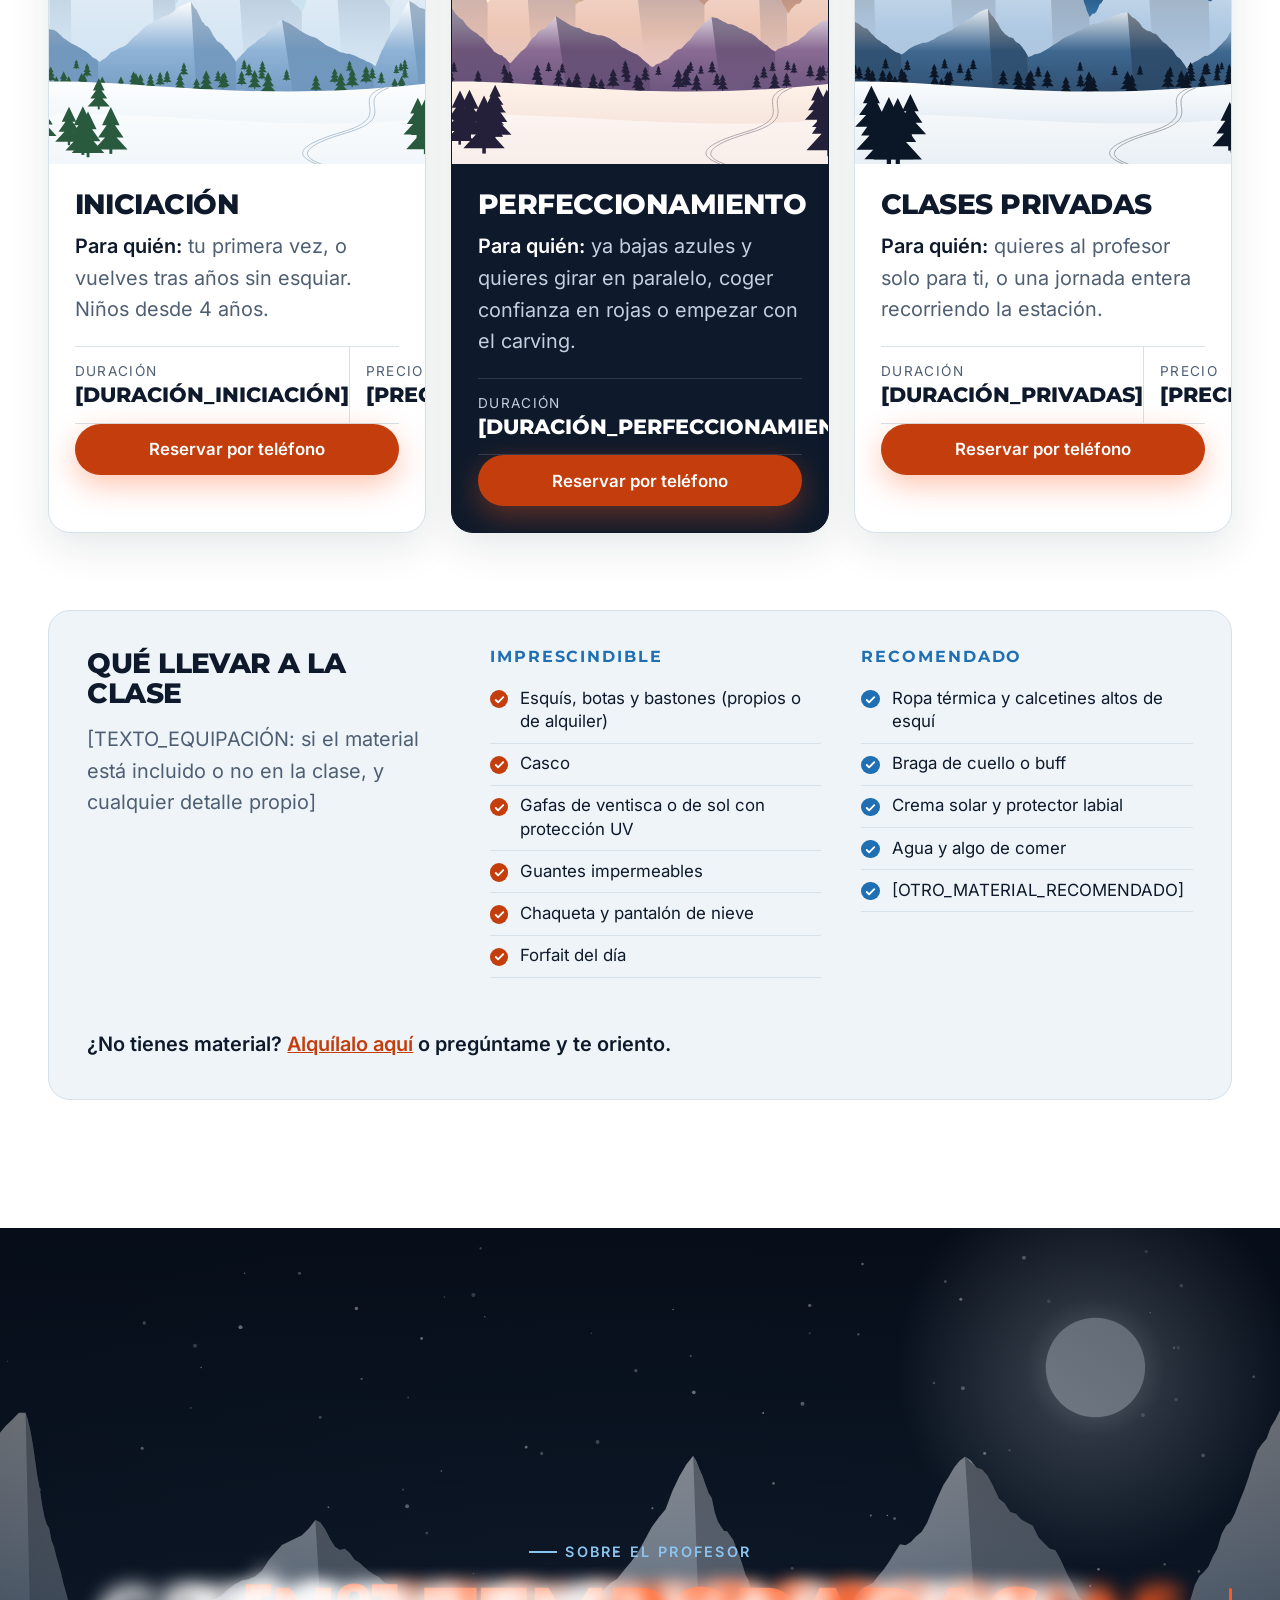
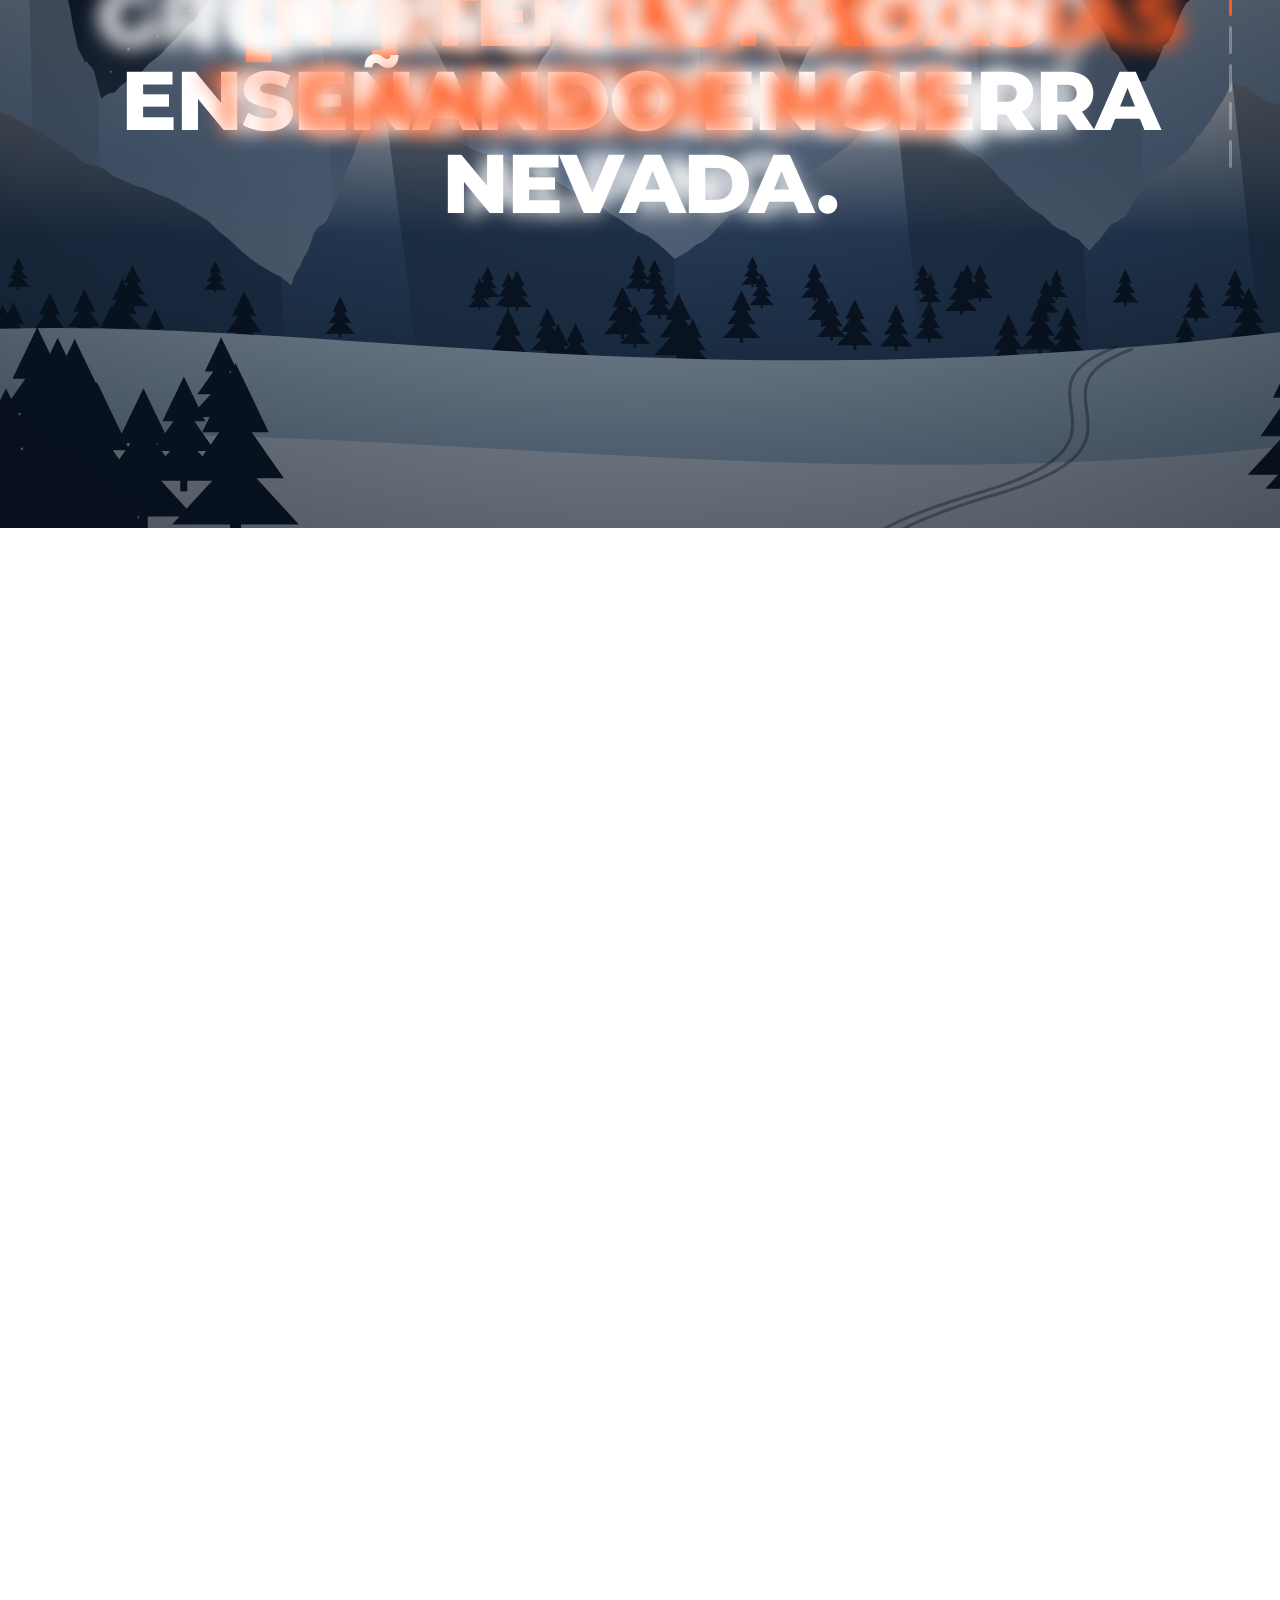
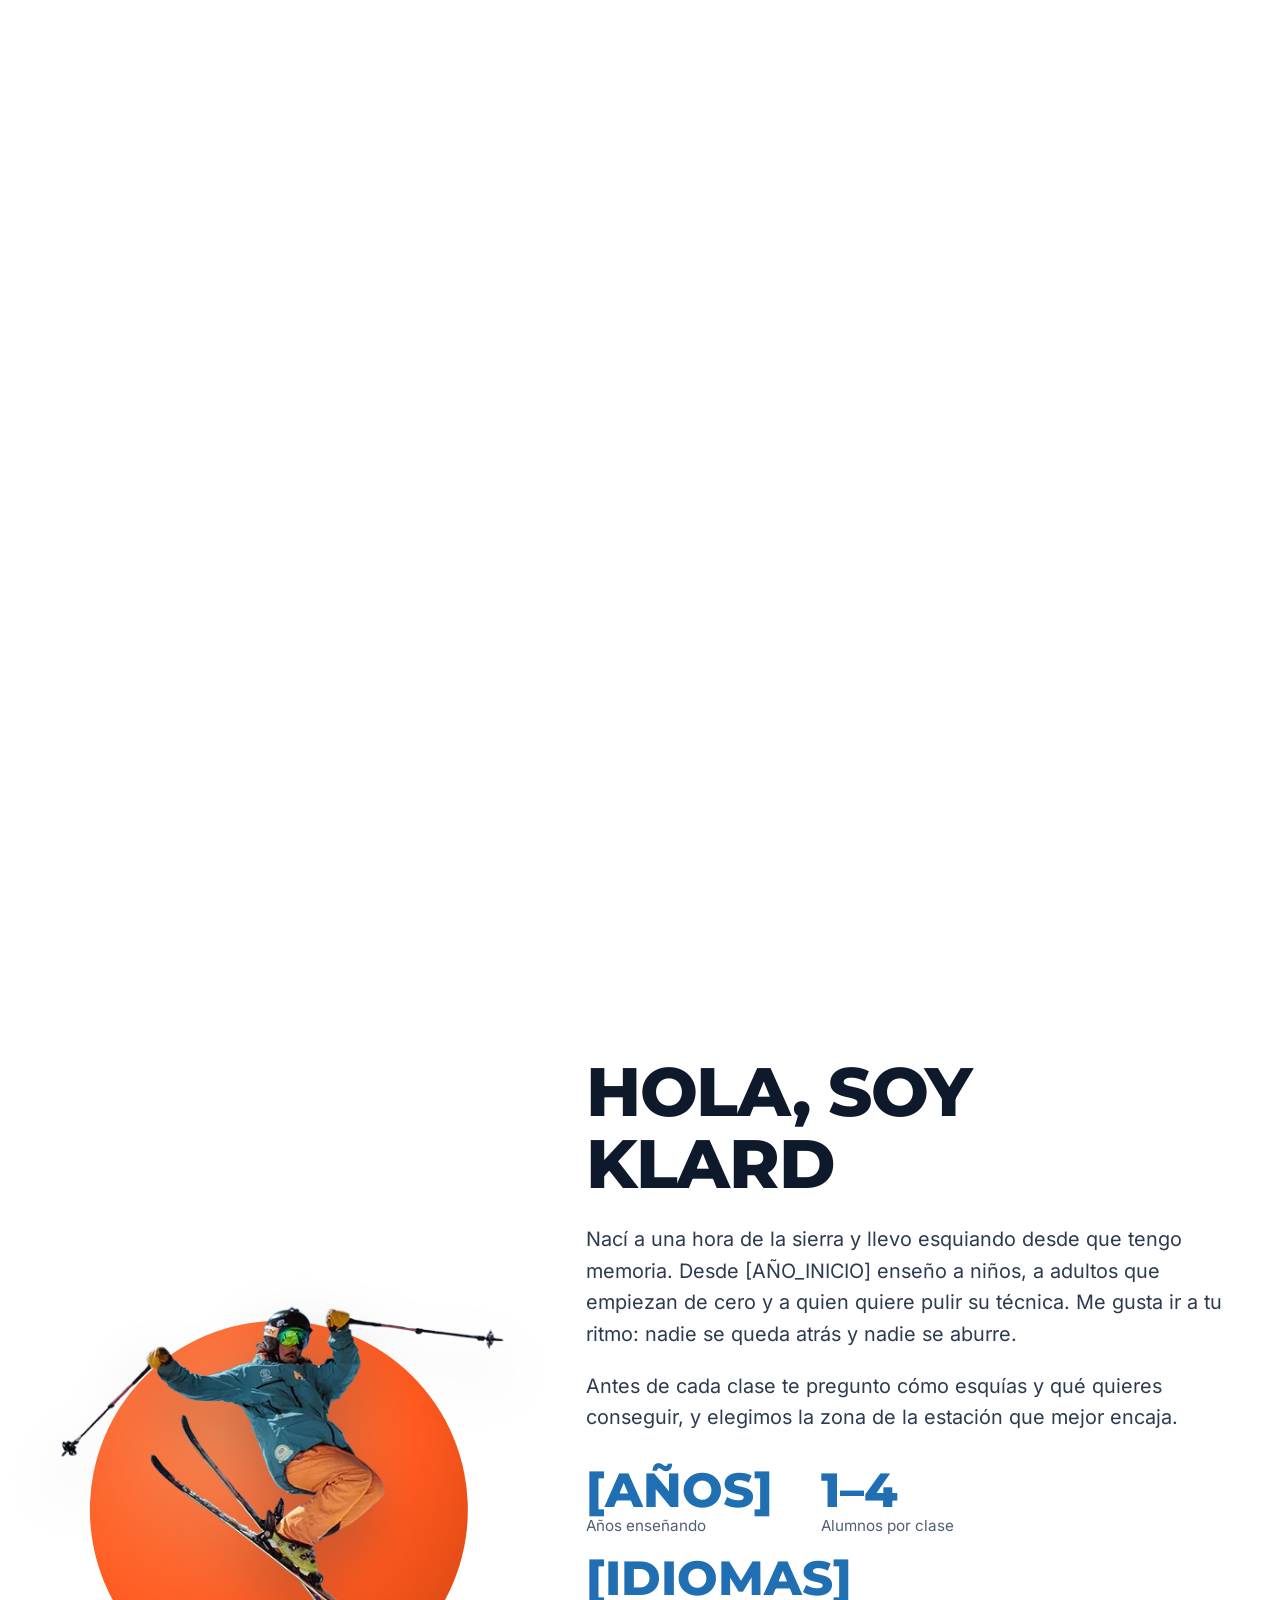
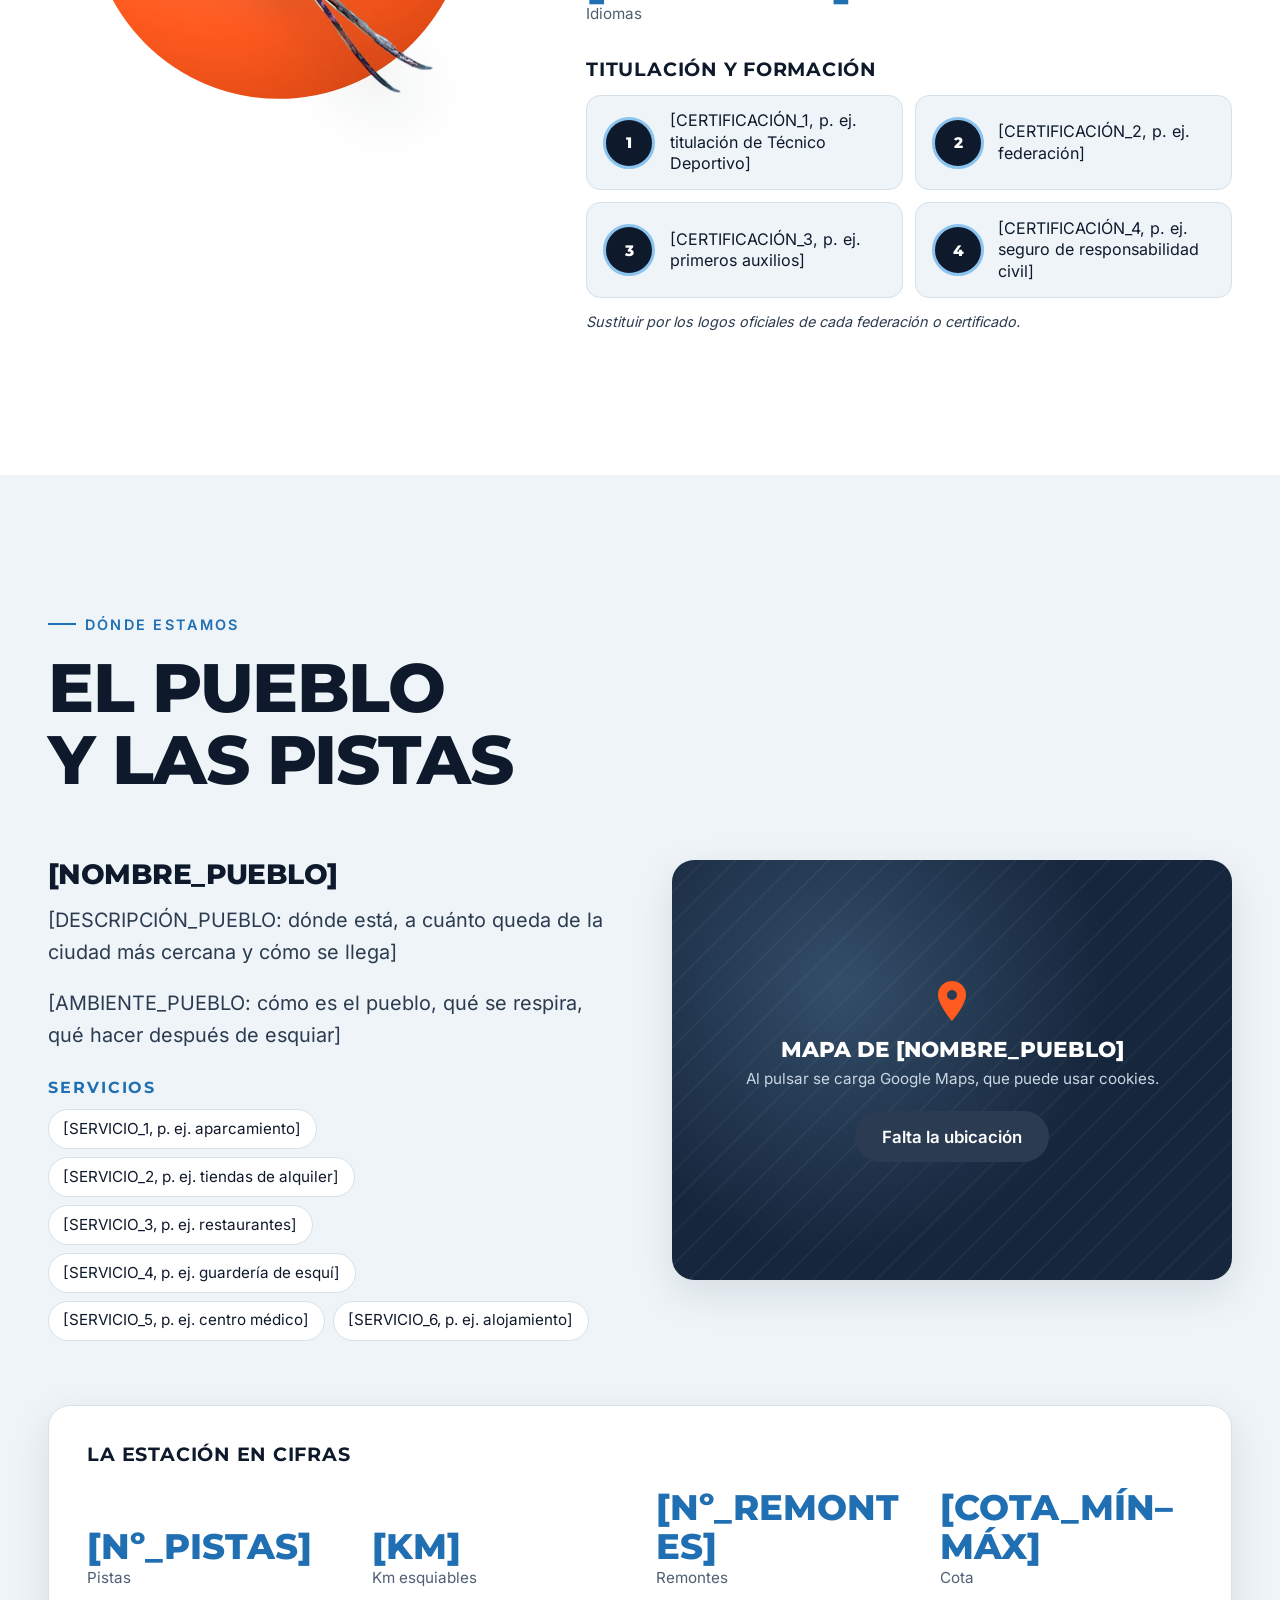
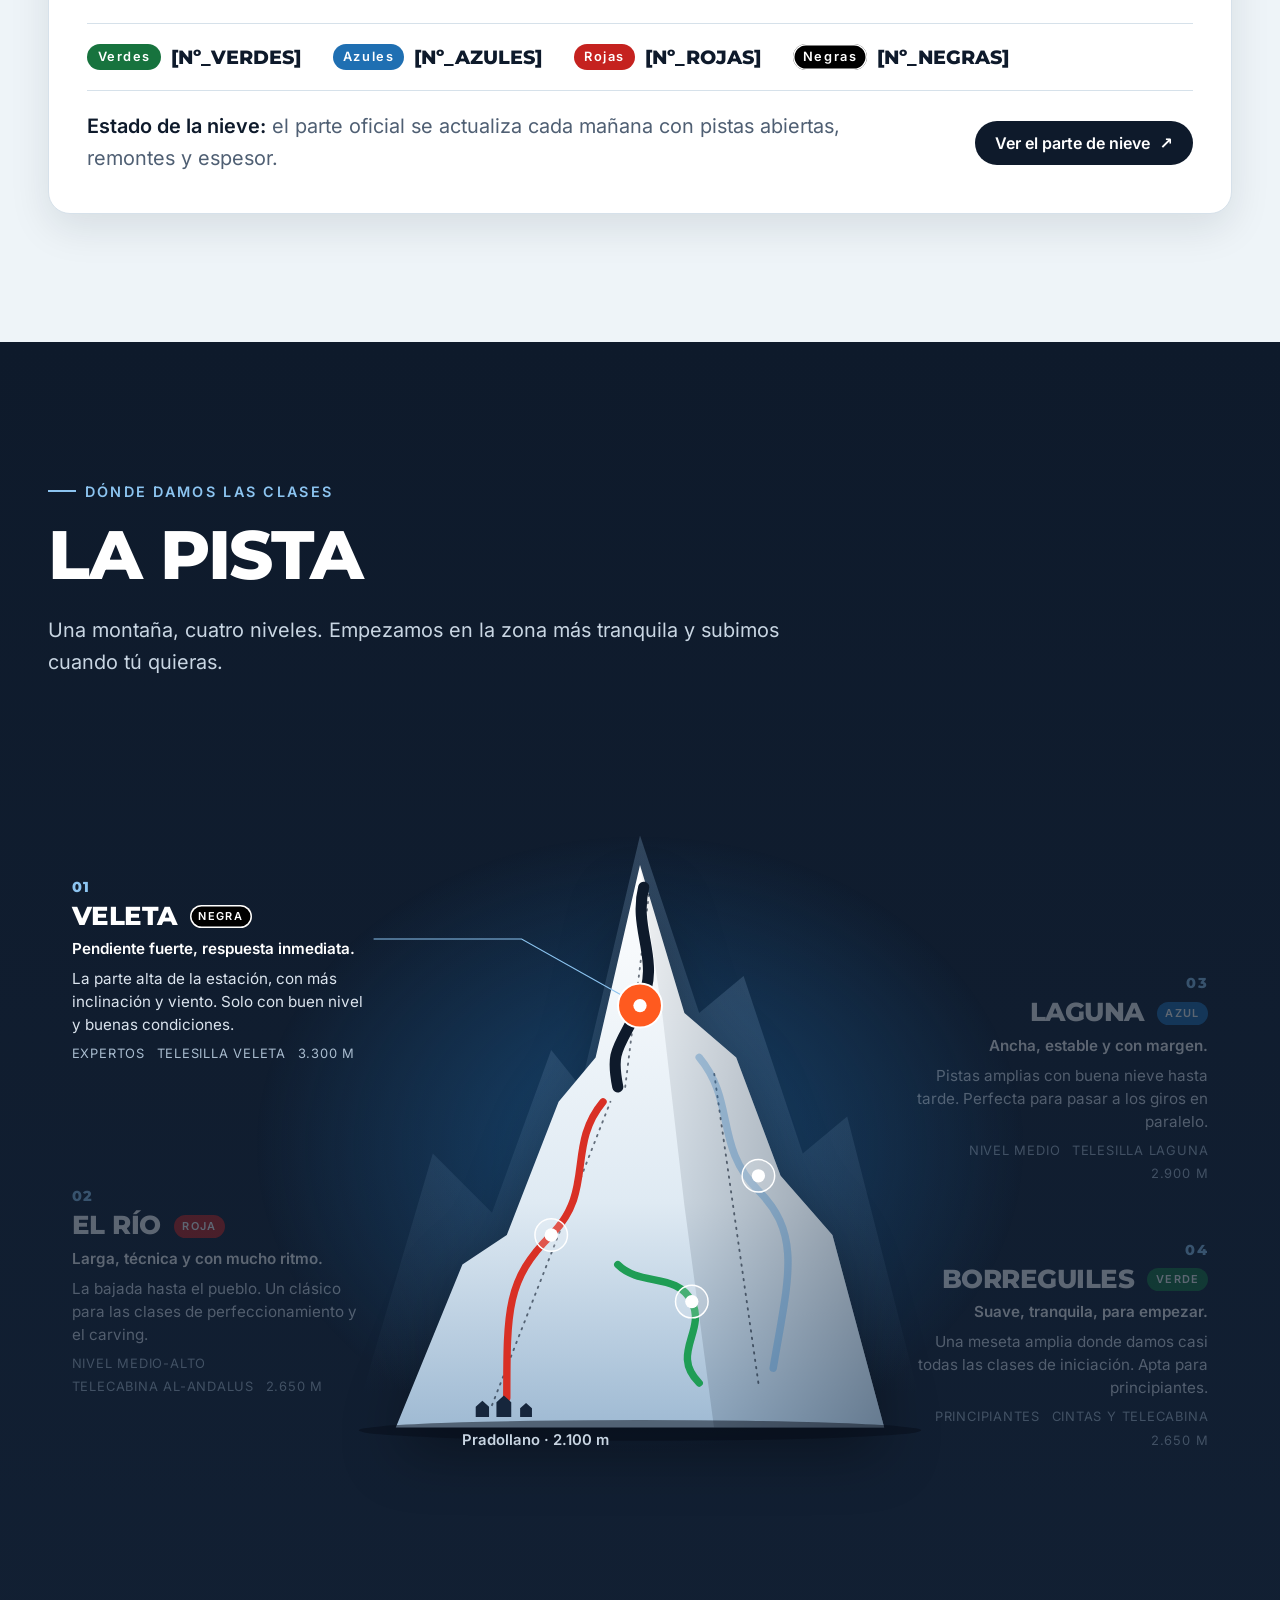
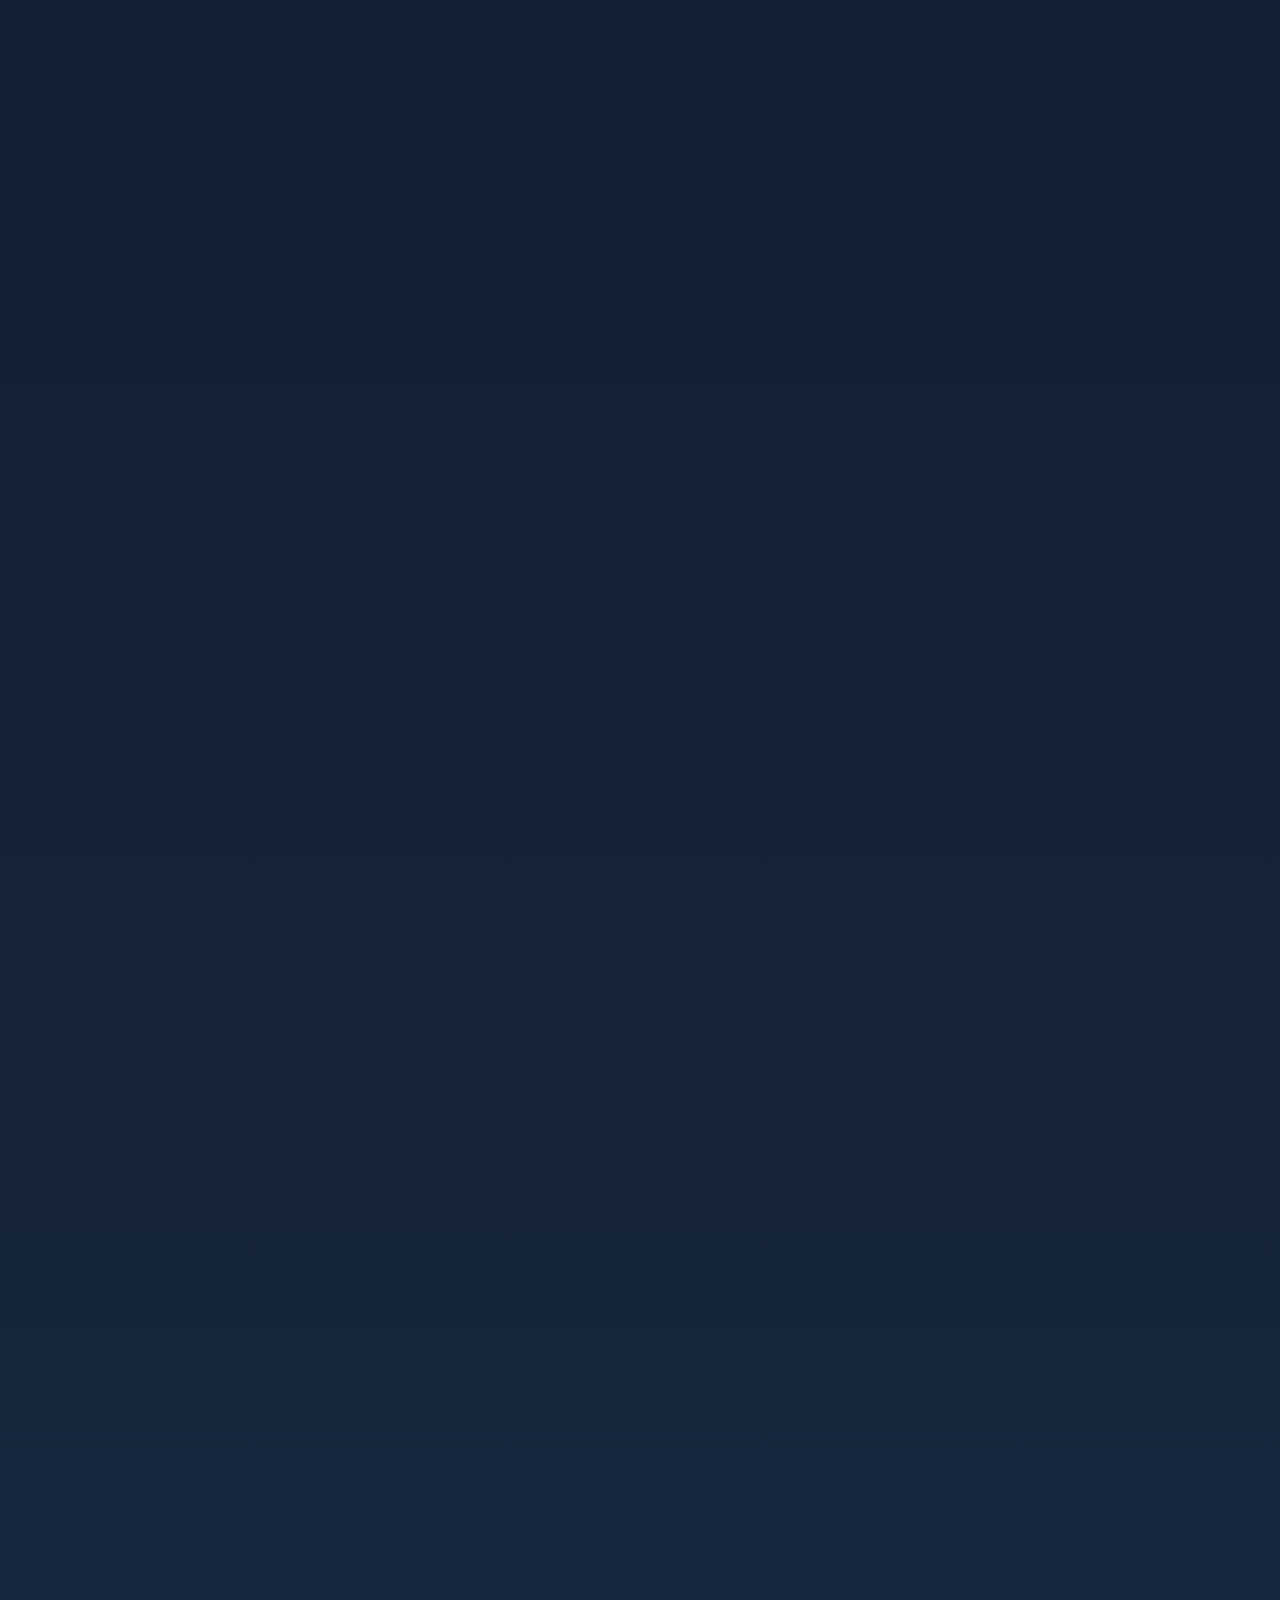
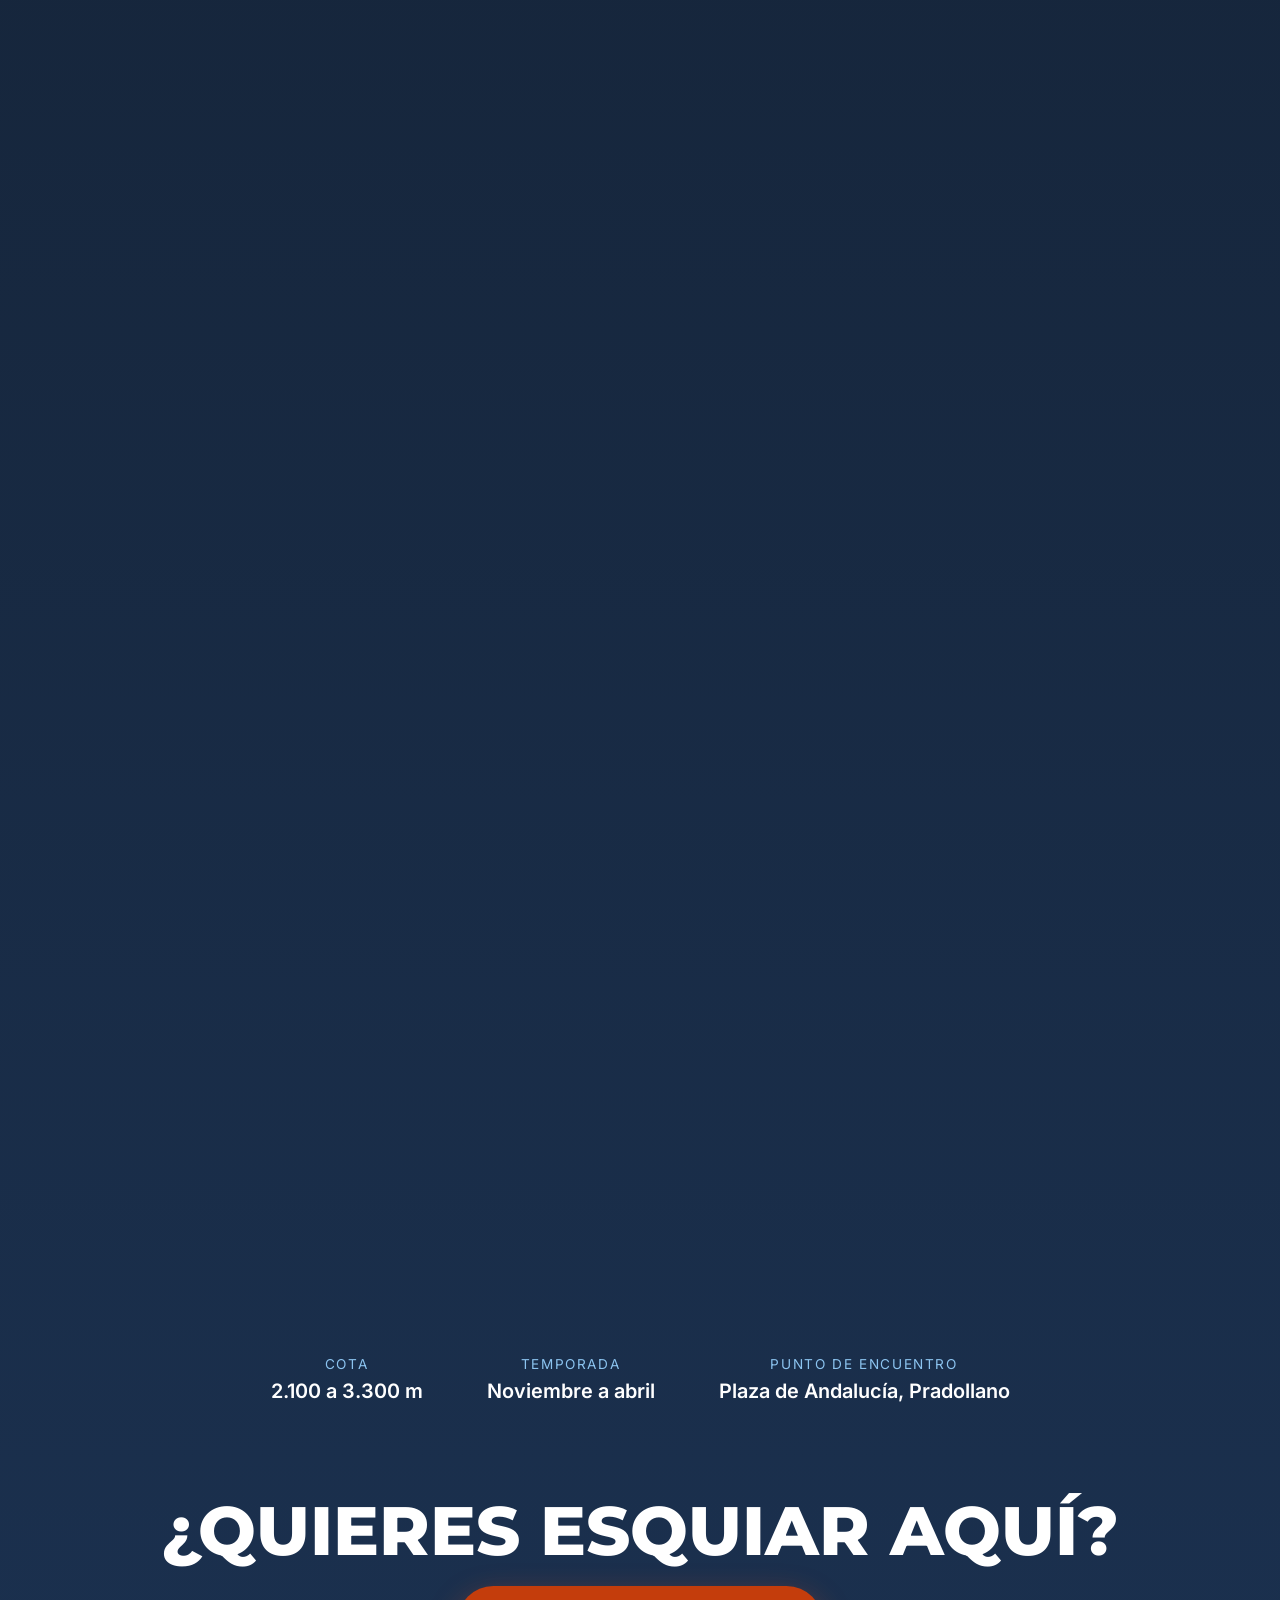
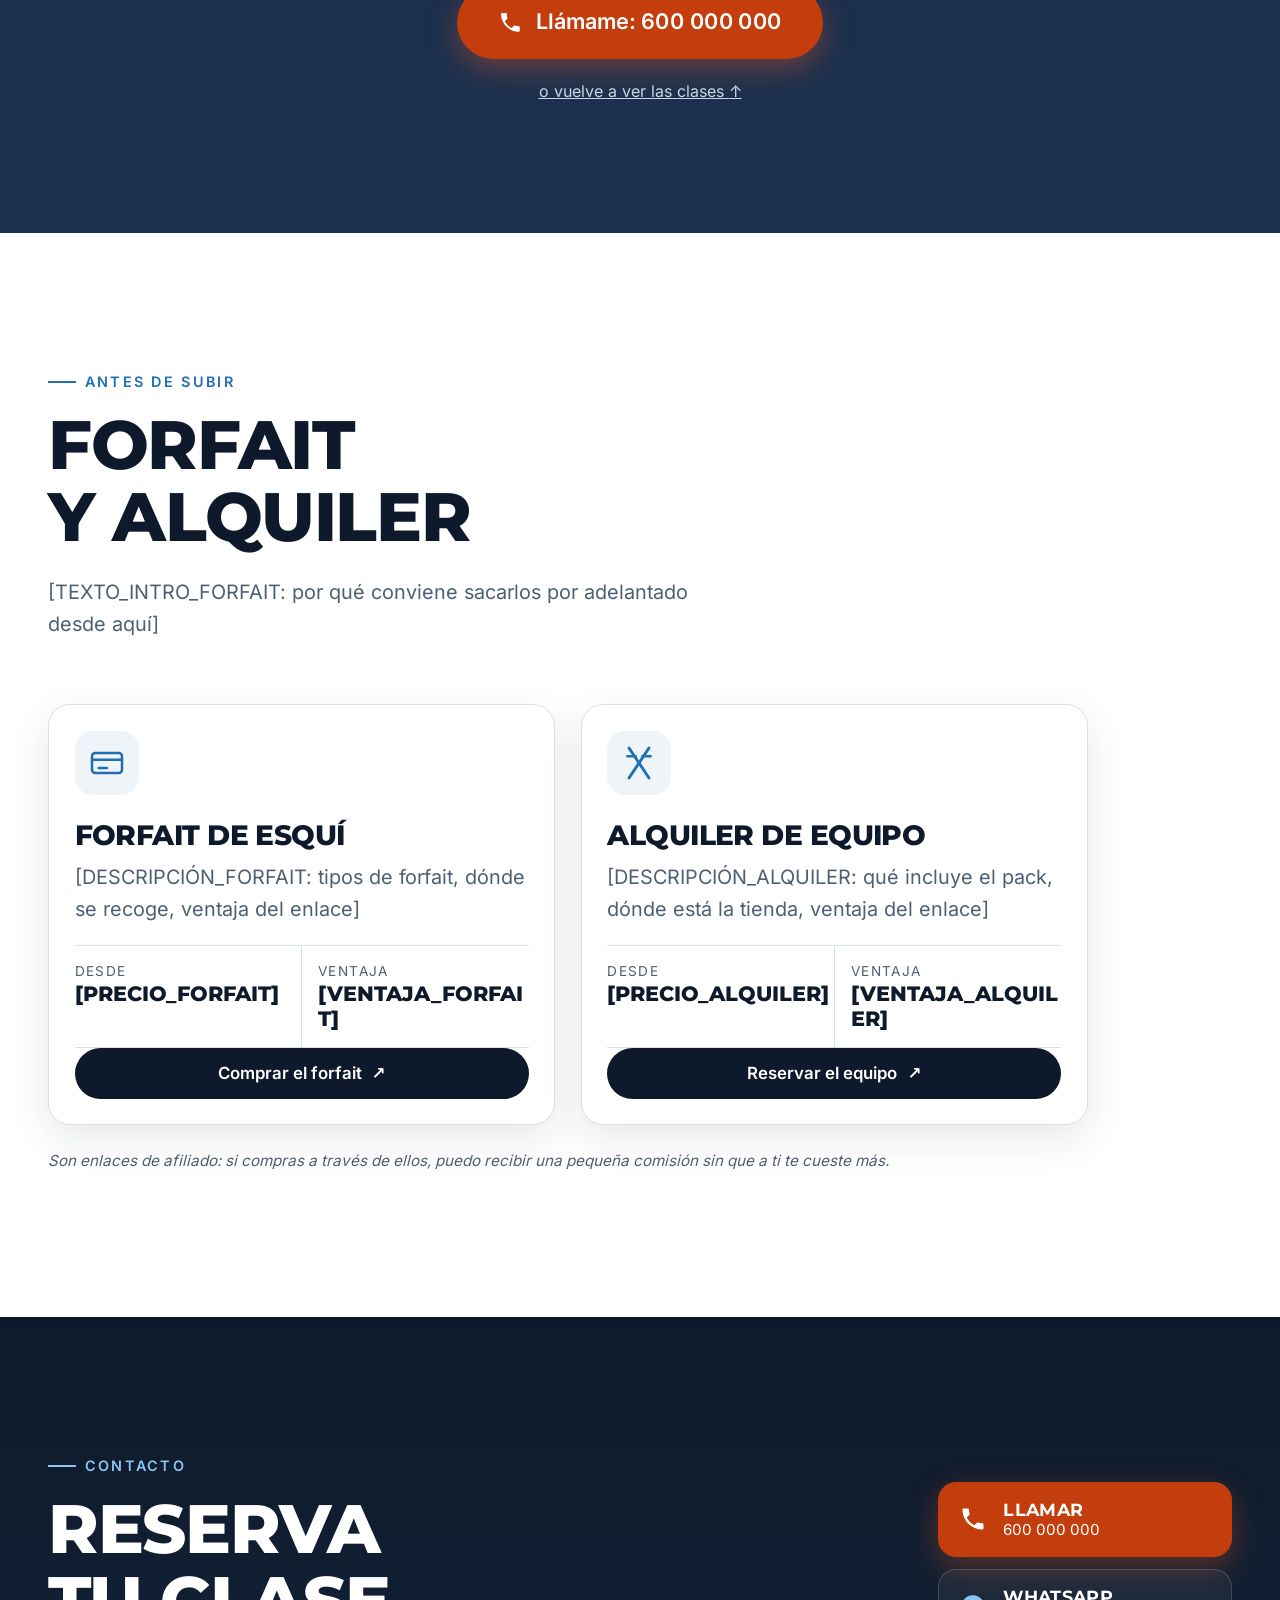
==== commit cffa7a8b: "Añadir equipación, el pueblo y las pistas, forfait y alquiler y contacto - Clases: precios y duracio" ====
--- a/index.html
+++ b/index.html
@@ -19,6 +19,8 @@
 	DATOS DE RELLENO: el teléfono +34 600 000 000, el email, el nombre del
 	profesor, las certificaciones, los horarios y los datos de las pistas son
 	provisionales. Están señalados con «relleno» en el README.
+	Todo lo que va entre [CORCHETES] es un hueco para rellenar: búscalos con «[».
+	Los enlaces de referido y el mapa se cambian en assets/js/config.js.
 -->
 
 <header class="cabecera" data-cabecera>
@@ -31,7 +33,9 @@
 			<ul>
 				<li><a href="#clases">Clases</a></li>
 				<li><a href="#profesor">El profesor</a></li>
+				<li><a href="#pueblo">El pueblo</a></li>
 				<li><a href="#pista">La pista</a></li>
+				<li><a href="#forfait">Forfait</a></li>
 				<li><a href="#contacto">Contacto</a></li>
 			</ul>
 		</nav>
@@ -86,7 +90,7 @@
 		</div>
 	</section>
 
-	<!-- 2. LAS CLASES -->
+	<!-- 2. CLASES Y EQUIPACIÓN: tres tarjetas de clase y, debajo, qué llevar -->
 	<section class="clases" id="clases" aria-labelledby="clases-titulo">
 		<div class="envoltura">
 			<div class="clases__cabecera aparece">
@@ -105,8 +109,8 @@
 						<h3>Iniciación</h3>
 						<p class="tarjeta__para"><strong>Para quién:</strong> tu primera vez, o vuelves tras años sin esquiar. Niños desde 4 años.</p>
 						<ul class="tarjeta__datos" role="list">
-							<li><span>Duración</span><strong>2 horas</strong></li>
-							<li><span>Precio</span><strong>desde 110 €</strong></li>
+							<li><span>Duración</span><strong>[DURACIÓN_INICIACIÓN]</strong></li>
+							<li><span>Precio</span><strong>[PRECIO_INICIACIÓN]</strong></li>
 						</ul>
 						<a class="boton boton--llamar boton--bloque" href="tel:+34600000000">Reservar por teléfono</a>
 					</div>
@@ -120,8 +124,8 @@
 						<h3>Perfeccionamiento</h3>
 						<p class="tarjeta__para"><strong>Para quién:</strong> ya bajas azules y quieres girar en paralelo, coger confianza en rojas o empezar con el carving.</p>
 						<ul class="tarjeta__datos" role="list">
-							<li><span>Duración</span><strong>3 horas</strong></li>
-							<li><span>Precio</span><strong>desde 165 €</strong></li>
+							<li><span>Duración</span><strong>[DURACIÓN_PERFECCIONAMIENTO]</strong></li>
+							<li><span>Precio</span><strong>[PRECIO_PERFECCIONAMIENTO]</strong></li>
 						</ul>
 						<a class="boton boton--llamar boton--bloque" href="tel:+34600000000">Reservar por teléfono</a>
 					</div>
@@ -135,13 +139,45 @@
 						<h3>Clases privadas</h3>
 						<p class="tarjeta__para"><strong>Para quién:</strong> quieres al profesor solo para ti, o una jornada entera recorriendo la estación.</p>
 						<ul class="tarjeta__datos" role="list">
-							<li><span>Duración</span><strong>2 h a jornada</strong></li>
-							<li><span>Precio</span><strong>110 € a 345 €</strong></li>
+							<li><span>Duración</span><strong>[DURACIÓN_PRIVADAS]</strong></li>
+							<li><span>Precio</span><strong>[PRECIO_PRIVADAS]</strong></li>
 						</ul>
 						<a class="boton boton--llamar boton--bloque" href="tel:+34600000000">Reservar por teléfono</a>
 					</div>
 				</li>
 			</ul>
+
+			<!-- Equipación: qué hace falta llevar a la clase -->
+			<div class="equipo aparece" aria-labelledby="equipo-titulo">
+				<div class="equipo__cabecera">
+					<h3 id="equipo-titulo" class="equipo__titulo">Qué llevar a la clase</h3>
+					<p class="equipo__intro">[TEXTO_EQUIPACIÓN: si el material está incluido o no en la clase, y cualquier detalle propio]</p>
+				</div>
+				<div class="equipo__columnas">
+					<div class="equipo__bloque">
+						<h4 class="equipo__subtitulo">Imprescindible</h4>
+						<ul class="equipo__lista" role="list">
+							<li>Esquís, botas y bastones (propios o de alquiler)</li>
+							<li>Casco</li>
+							<li>Gafas de ventisca o de sol con protección UV</li>
+							<li>Guantes impermeables</li>
+							<li>Chaqueta y pantalón de nieve</li>
+							<li>Forfait del día</li>
+						</ul>
+					</div>
+					<div class="equipo__bloque">
+						<h4 class="equipo__subtitulo">Recomendado</h4>
+						<ul class="equipo__lista equipo__lista--suave" role="list">
+							<li>Ropa térmica y calcetines altos de esquí</li>
+							<li>Braga de cuello o buff</li>
+							<li>Crema solar y protector labial</li>
+							<li>Agua y algo de comer</li>
+							<li>[OTRO_MATERIAL_RECOMENDADO]</li>
+						</ul>
+					</div>
+				</div>
+				<p class="equipo__nota">¿No tienes material? <a href="#forfait">Alquílalo aquí</a> o pregúntame y te oriento.</p>
+			</div>
 		</div>
 	</section>
 
@@ -153,7 +189,7 @@
 				<div class="lema__centro">
 					<h2 id="profesor-titulo" class="antetitulo antetitulo--claro">Sobre el profesor</h2>
 					<ol class="lema__frases" role="list">
-						<li class="lema__frase es-activa"><span>15 temporadas</span> enseñando en Sierra Nevada.</li>
+						<li class="lema__frase es-activa"><span>[Nº] temporadas</span> enseñando en Sierra Nevada.</li>
 						<li class="lema__frase">Técnico Deportivo <span>titulado</span> en esquí alpino.</li>
 						<li class="lema__frase">La <span>seguridad</span> va siempre primero.</li>
 						<li class="lema__frase">Grupos de <span>4 personas</span> como máximo.</li>
@@ -164,33 +200,90 @@
 			</div>
 		</div>
 
-		<!-- Montaña nevada de fondo: Klard la cruza de un salto al hacer scroll (main.js) -->
-		<div class="ladera" data-ladera>
-			<div class="ladera__fondo" aria-hidden="true"></div>
-			<div class="ladera__klard" data-klard>
-				<img src="assets/img/klard-salto.webp" alt="Klard esquiando, con chaqueta verde y pantalón naranja" width="500" height="424" loading="lazy">
-			</div>
 		<div class="ficha envoltura">
-			<div class="ficha__hueco" aria-hidden="true"></div>
+			<div class="ficha__foto aparece">
+				<div class="ficha__disco" aria-hidden="true"></div>
+				<img src="assets/img/klard-salto.webp" alt="Klard saltando con los esquís cruzados, con chaqueta verde y pantalón naranja" width="500" height="424" loading="lazy">
+			</div>
 			<div class="ficha__texto aparece">
 				<h3 class="ficha__titulo">Hola, soy Klard</h3>
-				<p>Nací a una hora de la sierra y llevo esquiando desde que tengo memoria. Desde 2011 enseño a niños, a adultos que empiezan de cero y a quien quiere pulir su técnica. Me gusta ir a tu ritmo: nadie se queda atrás y nadie se aburre.</p>
+				<p>Nací a una hora de la sierra y llevo esquiando desde que tengo memoria. Desde [AÑO_INICIO] enseño a niños, a adultos que empiezan de cero y a quien quiere pulir su técnica. Me gusta ir a tu ritmo: nadie se queda atrás y nadie se aburre.</p>
 				<p>Antes de cada clase te pregunto cómo esquías y qué quieres conseguir, y elegimos la zona de la estación que mejor encaja.</p>
 				<dl class="ficha__cifras">
-					<div><dt>Años enseñando</dt><dd>15</dd></div>
+					<div><dt>Años enseñando</dt><dd>[AÑOS]</dd></div>
 					<div><dt>Alumnos por clase</dt><dd>1–4</dd></div>
-					<div><dt>Idiomas</dt><dd>ES · EN</dd></div>
+					<div><dt>Idiomas</dt><dd>[IDIOMAS]</dd></div>
 				</dl>
 				<h4 class="ficha__subtitulo">Titulación y formación</h4>
 				<ul class="sellos" role="list">
-					<li class="sello"><span class="sello__marca" aria-hidden="true">TD2</span><span>Técnico Deportivo de nivel 2 en esquí alpino</span></li>
-					<li class="sello"><span class="sello__marca" aria-hidden="true">FAD</span><span>Federado en la Federación Andaluza de Deportes de Invierno</span></li>
-					<li class="sello"><span class="sello__marca" aria-hidden="true">+</span><span>Primeros auxilios en montaña, renovado cada temporada</span></li>
-					<li class="sello"><span class="sello__marca" aria-hidden="true">RC</span><span>Seguro de responsabilidad civil para la enseñanza</span></li>
+					<li class="sello"><span class="sello__marca" aria-hidden="true">1</span><span>[CERTIFICACIÓN_1, p. ej. titulación de Técnico Deportivo]</span></li>
+					<li class="sello"><span class="sello__marca" aria-hidden="true">2</span><span>[CERTIFICACIÓN_2, p. ej. federación]</span></li>
+					<li class="sello"><span class="sello__marca" aria-hidden="true">3</span><span>[CERTIFICACIÓN_3, p. ej. primeros auxilios]</span></li>
+					<li class="sello"><span class="sello__marca" aria-hidden="true">4</span><span>[CERTIFICACIÓN_4, p. ej. seguro de responsabilidad civil]</span></li>
 				</ul>
 				<p class="ficha__nota">Sustituir por los logos oficiales de cada federación o certificado.</p>
 			</div>
 		</div>
+	</section>
+
+	<!-- 4. EL PUEBLO Y LAS PISTAS: el pueblo, las cifras de la estación y el mapa.
+	     La ficha de cada zona sigue justo debajo, en la sección «La pista». -->
+	<section class="pueblo" id="pueblo" aria-labelledby="pueblo-titulo">
+		<div class="envoltura">
+			<div class="pueblo__cabecera aparece">
+				<p class="antetitulo">Dónde estamos</p>
+				<h2 id="pueblo-titulo" class="titulo-seccion">El pueblo<br>y las pistas</h2>
+			</div>
+
+			<div class="pueblo__rejilla">
+				<article class="pueblo__texto aparece" aria-labelledby="pueblo-nombre">
+					<h3 id="pueblo-nombre" class="pueblo__nombre">[NOMBRE_PUEBLO]</h3>
+					<p>[DESCRIPCIÓN_PUEBLO: dónde está, a cuánto queda de la ciudad más cercana y cómo se llega]</p>
+					<p>[AMBIENTE_PUEBLO: cómo es el pueblo, qué se respira, qué hacer después de esquiar]</p>
+					<h4 class="pueblo__subtitulo">Servicios</h4>
+					<ul class="pueblo__servicios" role="list">
+						<li>[SERVICIO_1, p. ej. aparcamiento]</li>
+						<li>[SERVICIO_2, p. ej. tiendas de alquiler]</li>
+						<li>[SERVICIO_3, p. ej. restaurantes]</li>
+						<li>[SERVICIO_4, p. ej. guardería de esquí]</li>
+						<li>[SERVICIO_5, p. ej. centro médico]</li>
+						<li>[SERVICIO_6, p. ej. alojamiento]</li>
+					</ul>
+				</article>
+
+				<!-- Mapa: Google Maps solo se carga al pulsar el botón (así la web sigue sin cookies
+				     hasta que el visitante decide verlo). La ubicación se cambia en assets/js/config.js -->
+				<div class="mapa aparece" data-mapa>
+					<div class="mapa__aviso" data-mapa-aviso>
+						<svg class="mapa__icono" viewBox="0 0 24 24" aria-hidden="true"><path d="M12 2a7 7 0 0 0-7 7c0 5 7 13 7 13s7-8 7-13a7 7 0 0 0-7-7Zm0 9.5A2.5 2.5 0 1 1 12 6.5a2.5 2.5 0 0 1 0 5Z" fill="currentColor"/></svg>
+						<p class="mapa__titulo">Mapa de [NOMBRE_PUEBLO]</p>
+						<p class="mapa__texto">Al pulsar se carga Google Maps, que puede usar cookies.</p>
+						<button type="button" class="boton" data-mapa-cargar>Ver el mapa</button>
+						<a class="mapa__enlace" href="#pueblo" data-mapa-enlace target="_blank" rel="noopener noreferrer">Abrir en Google Maps <span aria-hidden="true">↗</span></a>
+					</div>
+				</div>
+			</div>
+
+			<!-- Cifras de la estación -->
+			<div class="estacion aparece" aria-labelledby="estacion-titulo">
+				<h3 id="estacion-titulo" class="estacion__titulo">La estación en cifras</h3>
+				<dl class="estacion__cifras">
+					<div><dt>Pistas</dt><dd>[Nº_PISTAS]</dd></div>
+					<div><dt>Km esquiables</dt><dd>[KM]</dd></div>
+					<div><dt>Remontes</dt><dd>[Nº_REMONTES]</dd></div>
+					<div><dt>Cota</dt><dd>[COTA_MÍN–MÁX]</dd></div>
+				</dl>
+				<ul class="estacion__niveles" role="list" aria-label="Pistas por nivel">
+					<li><span class="etiqueta etiqueta--verde">Verdes</span><strong>[Nº_VERDES]</strong></li>
+					<li><span class="etiqueta etiqueta--azul">Azules</span><strong>[Nº_AZULES]</strong></li>
+					<li><span class="etiqueta etiqueta--roja">Rojas</span><strong>[Nº_ROJAS]</strong></li>
+					<li><span class="etiqueta etiqueta--negra">Negras</span><strong>[Nº_NEGRAS]</strong></li>
+				</ul>
+				<div class="estacion__nieve">
+					<p><strong>Estado de la nieve:</strong> el parte oficial se actualiza cada mañana con pistas abiertas, remontes y espesor.</p>
+					<a class="boton boton--peque" href="#pueblo" data-enlace="parteNieve" target="_blank" rel="noopener noreferrer">Ver el parte de nieve <span aria-hidden="true">↗</span></a>
+				</div>
+			</div>
 		</div>
 	</section>
 
@@ -301,16 +394,97 @@
 			</div>
 		</div>
 	</section>
+
+	<!-- 5. FORFAIT Y ALQUILER: dos tarjetas con enlace de referido.
+	     Los enlaces se cambian en assets/js/config.js (enlaces.forfait y enlaces.alquiler). -->
+	<section class="forfait" id="forfait" aria-labelledby="forfait-titulo">
+		<div class="envoltura">
+			<div class="clases__cabecera aparece">
+				<p class="antetitulo">Antes de subir</p>
+				<h2 id="forfait-titulo" class="titulo-seccion">Forfait<br>y alquiler</h2>
+				<p class="clases__intro">[TEXTO_INTRO_FORFAIT: por qué conviene sacarlos por adelantado desde aquí]</p>
+			</div>
+
+			<ul class="tarjetas tarjetas--dos" role="list">
+				<li class="tarjeta aparece">
+					<div class="tarjeta__icono" aria-hidden="true">
+						<!-- Icono: forfait (tarjeta con remonte) -->
+						<svg viewBox="0 0 48 48"><rect x="6" y="12" width="36" height="24" rx="4" fill="none" stroke="currentColor" stroke-width="3"/><path d="M6 20h36" stroke="currentColor" stroke-width="3"/><path d="M14 30h10" stroke="currentColor" stroke-width="3" stroke-linecap="round"/></svg>
+					</div>
+					<div class="tarjeta__cuerpo">
+						<h3>Forfait de esquí</h3>
+						<p class="tarjeta__para">[DESCRIPCIÓN_FORFAIT: tipos de forfait, dónde se recoge, ventaja del enlace]</p>
+						<ul class="tarjeta__datos" role="list">
+							<li><span>Desde</span><strong>[PRECIO_FORFAIT]</strong></li>
+							<li><span>Ventaja</span><strong>[VENTAJA_FORFAIT]</strong></li>
+						</ul>
+						<a class="boton boton--bloque" href="#forfait" data-enlace="forfait" target="_blank" rel="sponsored noopener noreferrer">Comprar el forfait <span aria-hidden="true">↗</span></a>
+					</div>
+				</li>
+				<li class="tarjeta aparece">
+					<div class="tarjeta__icono" aria-hidden="true">
+						<!-- Icono: esquís cruzados -->
+						<svg viewBox="0 0 48 48"><path d="M12 6l24 36M36 6L12 42" stroke="currentColor" stroke-width="3.5" stroke-linecap="round"/><path d="M10 16h10M28 16h10" stroke="currentColor" stroke-width="3" stroke-linecap="round"/></svg>
+					</div>
+					<div class="tarjeta__cuerpo">
+						<h3>Alquiler de equipo</h3>
+						<p class="tarjeta__para">[DESCRIPCIÓN_ALQUILER: qué incluye el pack, dónde está la tienda, ventaja del enlace]</p>
+						<ul class="tarjeta__datos" role="list">
+							<li><span>Desde</span><strong>[PRECIO_ALQUILER]</strong></li>
+							<li><span>Ventaja</span><strong>[VENTAJA_ALQUILER]</strong></li>
+						</ul>
+						<a class="boton boton--bloque" href="#forfait" data-enlace="alquiler" target="_blank" rel="sponsored noopener noreferrer">Reservar el equipo <span aria-hidden="true">↗</span></a>
+					</div>
+				</li>
+			</ul>
+			<!-- Aviso de enlaces de afiliado: conviene mantenerlo por transparencia -->
+			<p class="forfait__aviso">Son enlaces de afiliado: si compras a través de ellos, puedo recibir una pequeña comisión sin que a ti te cueste más.</p>
+		</div>
+	</section>
+
+	<!-- 6. CONTACTO: teléfono en grande y botones directos (llamar, WhatsApp, email, redes) -->
+	<section class="contacto" id="contacto" aria-labelledby="contacto-titulo">
+		<div class="envoltura contacto__rejilla">
+			<div class="contacto__llamada aparece">
+				<p class="antetitulo antetitulo--claro">Contacto</p>
+				<h2 id="contacto-titulo" class="titulo-seccion">Reserva<br>tu clase</h2>
+				<a class="pie__telefono" href="tel:+34600000000">+34 600 000 000</a>
+				<p class="contacto__horario">Llamadas de 9:00 a 20:00. Si no lo cojo, te devuelvo la llamada en cuanto bajo de la pista.</p>
+			</div>
+
+			<ul class="contacto__canales aparece" role="list">
+				<li>
+					<a class="canal canal--destacado" href="tel:+34600000000">
+						<svg class="icono" viewBox="0 0 24 24" aria-hidden="true"><path d="M6.6 10.8a15.1 15.1 0 0 0 6.6 6.6l2.2-2.2c.3-.3.7-.4 1-.2 1.1.4 2.3.6 3.6.6.6 0 1 .4 1 1V20c0 .6-.4 1-1 1A17 17 0 0 1 3 4c0-.6.4-1 1-1h3.5c.6 0 1 .4 1 1 0 1.3.2 2.5.6 3.6.1.3 0 .7-.2 1Z" fill="currentColor"/></svg>
+						<span><strong>Llamar</strong>600 000 000</span>
+					</a>
+				</li>
+				<li>
+					<a class="canal" href="https://wa.me/34600000000" target="_blank" rel="noopener noreferrer">
+						<svg class="icono" viewBox="0 0 24 24" aria-hidden="true"><path d="M12 2a10 10 0 0 0-8.6 15.1L2 22l5-1.3A10 10 0 1 0 12 2Zm5.3 14.1c-.2.6-1.3 1.2-1.8 1.2-.5.1-1 .2-3.3-.7-2.8-1.1-4.5-3.9-4.7-4.1-.1-.2-1.1-1.5-1.1-2.9s.7-2 1-2.3c.2-.3.5-.3.7-.3h.5c.2 0 .4 0 .6.5l.9 2.1c.1.2.1.3 0 .5l-.3.5-.4.4c-.1.1-.3.3-.1.6.1.3.7 1.1 1.4 1.8 1 .9 1.8 1.2 2.1 1.3.3.1.4.1.6-.1l.8-1c.2-.3.4-.2.6-.1l2 1c.3.1.5.2.5.3.1.1.1.6-.1 1.3Z" fill="currentColor"/></svg>
+						<span><strong>WhatsApp</strong>Escríbeme</span>
+					</a>
+				</li>
+				<li>
+					<a class="canal" href="mailto:hola@example.com">
+						<svg class="icono" viewBox="0 0 24 24" aria-hidden="true"><path d="M3 5h18a1 1 0 0 1 1 1v12a1 1 0 0 1-1 1H3a1 1 0 0 1-1-1V6a1 1 0 0 1 1-1Zm9 7.2L4.5 7.3v.1L12 13l7.5-5.6v-.1Z" fill="currentColor"/></svg>
+						<span><strong>Email</strong>hola@example.com</span>
+					</a>
+				</li>
+				<li>
+					<a class="canal" href="https://www.instagram.com/" target="_blank" rel="noopener noreferrer">
+						<svg class="icono" viewBox="0 0 24 24" aria-hidden="true"><path d="M7 2h10a5 5 0 0 1 5 5v10a5 5 0 0 1-5 5H7a5 5 0 0 1-5-5V7a5 5 0 0 1 5-5Zm0 2a3 3 0 0 0-3 3v10a3 3 0 0 0 3 3h10a3 3 0 0 0 3-3V7a3 3 0 0 0-3-3Zm5 3.5a4.5 4.5 0 1 1 0 9 4.5 4.5 0 0 1 0-9Zm0 2a2.5 2.5 0 1 0 0 5 2.5 2.5 0 0 0 0-5Zm5-3.2a1.2 1.2 0 1 1 0 2.4 1.2 1.2 0 0 1 0-2.4Z" fill="currentColor"/></svg>
+						<span><strong>Instagram</strong>[USUARIO_INSTAGRAM]</span>
+					</a>
+				</li>
+			</ul>
+		</div>
+	</section>
 </main>
 
-<!-- 5. PIE -->
-<footer class="pie" id="contacto">
+<!-- 7. PIE -->
+<footer class="pie" id="pie">
 	<div class="envoltura">
-		<div class="pie__llamada">
-			<h2 class="pie__titulo">Reserva tu clase</h2>
-			<a class="pie__telefono" href="tel:+34600000000">+34 600 000 000</a>
-			<p>Llamadas de 9:00 a 20:00. Si no lo cojo, te devuelvo la llamada en cuanto bajo de la pista.</p>
-		</div>
 		<div class="pie__columnas">
 			<div>
 				<h2 class="pie__h">Contacto</h2>
@@ -354,6 +528,8 @@
 	Llamar para reservar
 </a>
 
+<!-- config.js: enlaces de referido y ubicación del mapa (un solo sitio para cambiarlos) -->
+<script src="assets/js/config.js" defer></script>
 <script src="assets/js/main.js" defer></script>
 </body>
 </html>
--- a/assets/css/styles.css
+++ b/assets/css/styles.css
@@ -195,6 +195,18 @@
 .tarjeta--destacada .tarjeta__datos { background: #2a3b52; border-color: #2a3b52; }
 .tarjeta--destacada .tarjeta__datos li { background: var(--c-ink); }
 
+/* Equipación: qué llevar a la clase */
+.equipo { margin-top: clamp(3rem, 6vw, 5rem); padding: clamp(1.5rem, 3vw, 2.75rem); border-radius: var(--radio); background: var(--c-ice); border: 1px solid var(--c-line); display: grid; grid-template-columns: 4fr 8fr; gap: clamp(1.5rem, 4vw, 4rem); }
+.equipo__titulo { font-size: var(--fs-h3); font-weight: 800; text-transform: uppercase; margin-bottom: 1rem; }
+.equipo__intro { color: var(--c-muted); }
+.equipo__columnas { display: grid; grid-template-columns: repeat(2, minmax(0, 1fr)); gap: 1.5rem 2.5rem; }
+.equipo__subtitulo { font-size: 1rem; text-transform: uppercase; letter-spacing: 0.12em; color: var(--c-glacier); margin-bottom: 0.75rem; }
+.equipo__lista li { position: relative; padding: 0.55rem 0 0.55rem 1.9rem; border-bottom: 1px solid var(--c-line); font-size: 1.05rem; line-height: 1.4; }
+.equipo__lista li::before { content: ""; position: absolute; left: 0; top: 0.75rem; width: 1.15rem; height: 1.15rem; border-radius: 50%; background: var(--c-energy-dark) url("data:image/svg+xml,%3Csvg xmlns='http://www.w3.org/2000/svg' viewBox='0 0 16 16'%3E%3Cpath d='M4 8.5l2.5 2.5L12 5.5' fill='none' stroke='%23fff' stroke-width='2' stroke-linecap='round' stroke-linejoin='round'/%3E%3C/svg%3E") center / 80% no-repeat; }
+.equipo__lista--suave li::before { background-color: var(--c-glacier); }
+.equipo__nota { grid-column: 1 / -1; margin: 0; font-weight: 600; }
+.equipo__nota a { color: var(--c-energy-dark); }
+
 /* ---------- 3. Profesor: fondo fijo + frases ---------- */
 .lema { position: relative; height: 500vh; }
 .lema__fijo { position: sticky; top: 0; height: 100vh; height: 100svh; overflow: hidden; display: grid; place-items: center; color: #fff; }
@@ -219,35 +231,11 @@
 .lema__progreso span { width: 3px; height: 28px; border-radius: 2px; background: rgb(255 255 255 / 0.3); transition: background-color 0.3s; }
 .lema__progreso span.es-activa { background: var(--c-energy); }
 
-/* Fondo de montaña nevada que cubre toda la ficha; Klard la cruza de un salto con el scroll */
-.ladera { position: relative; overflow: clip; }
-.ladera__fondo {
-	position: absolute; inset: 0;
-	/* Respaldo ilustrado mientras no haya foto (o si no carga) */
-	background:
-		url("../img/ladera.svg") center / 100% 100% no-repeat,
-		url("../img/hero-mediodia.svg") center 15% / cover no-repeat;
-}
-/* Con foto real: main.js añade .tiene-foto cuando assets/img/ladera-foto.jpg carga bien */
-.ladera.tiene-foto .ladera__fondo {
-	background:
-		linear-gradient(180deg, rgb(14 26 43 / 0.15), rgb(14 26 43 / 0) 30%, rgb(255 255 255 / 0) 70%, rgb(255 255 255 / 0.35)),
-		url("../img/ladera-foto.jpg") center / cover no-repeat;
-}
-.ladera__klard {
-	position: absolute; z-index: 3; left: 0; top: 0;
-	width: clamp(170px, 18vw, 280px);
-	/* main.js coloca a Klard en px (--kx, --ky) y lo inclina según la trayectoria (--giro) */
-	transform: translate3d(var(--kx, 0px), var(--ky, 0px), 0) translate(-50%, -80%) rotate(var(--giro, 0deg));
-	pointer-events: none;
-	will-change: transform;
-}
-.ladera__klard img { width: 100%; height: auto; filter: drop-shadow(0 24px 18px rgb(14 26 43 / 0.3)); animation: vuelo 1.4s ease-in-out infinite; animation-play-state: paused; }
-.ladera__klard.en-marcha img { animation-play-state: running; }
-@keyframes vuelo { 50% { transform: rotate(-3deg) translateY(-3px); } }
-
-.ficha { position: relative; z-index: 2; display: grid; grid-template-columns: 5fr 7fr; gap: clamp(2rem, 6vw, 6rem); align-items: center; padding-block: clamp(5rem, 10vw, 9rem) clamp(9rem, 20vw, 18rem); }
-.ficha__texto { background: rgb(255 255 255 / 0.9); backdrop-filter: blur(8px); border-radius: var(--radio); padding: clamp(1.5rem, 3vw, 2.75rem); box-shadow: var(--sombra-g); }
+.ficha { display: grid; grid-template-columns: 5fr 7fr; gap: clamp(2rem, 6vw, 6rem); align-items: center; padding-block: clamp(5rem, 10vw, 9rem); }
+.ficha__foto { position: relative; }
+.ficha__disco { position: absolute; left: 50%; top: 52%; width: 82%; aspect-ratio: 1; transform: translate(-50%, -50%); border-radius: 50%; background: radial-gradient(circle at 35% 30%, #ff8a55, var(--c-energy) 55%, var(--c-energy-dark)); }
+.ficha__foto img { position: relative; width: 100%; height: auto; filter: drop-shadow(0 30px 30px rgb(14 26 43 / 0.25)); animation: flota 6s ease-in-out infinite; }
+@keyframes flota { 50% { transform: translateY(-14px) rotate(-2deg); } }
 .ficha__titulo { font-size: var(--fs-h2); font-weight: 800; text-transform: uppercase; margin-bottom: 1.5rem; }
 .ficha__texto > p { color: #2c3b4f; max-width: 58ch; }
 .ficha__cifras { display: flex; flex-wrap: wrap; gap: 1rem 3rem; margin: 2rem 0; }
@@ -259,6 +247,46 @@
 .sello { display: flex; align-items: center; gap: 0.9rem; padding: 0.9rem 1rem; border: 1px solid var(--c-line); border-radius: 14px; font-size: 1rem; line-height: 1.35; background: var(--c-ice); }
 .sello__marca { flex: none; width: 52px; height: 52px; border-radius: 50%; display: grid; place-items: center; background: var(--c-ink); color: #fff; font: 800 0.95rem var(--f-head); border: 3px solid var(--c-glacier-light); }
 .ficha__nota { margin-top: 0.75rem; font-size: 0.9rem; color: var(--c-muted); font-style: italic; }
+
+/* ---------- 4. El pueblo y las pistas ---------- */
+.pueblo { background: var(--c-ice); padding-block: clamp(5rem, 10vw, 9rem); }
+.pueblo__cabecera { margin-bottom: clamp(2.5rem, 5vw, 4rem); }
+.pueblo__rejilla { display: grid; grid-template-columns: 6fr 6fr; gap: clamp(2rem, 5vw, 4.5rem); align-items: start; }
+.pueblo__nombre { font-size: var(--fs-h3); font-weight: 800; text-transform: uppercase; margin-bottom: 1rem; }
+.pueblo__texto > p { color: #2c3b4f; max-width: 58ch; }
+.pueblo__subtitulo { font-size: 1rem; text-transform: uppercase; letter-spacing: 0.12em; color: var(--c-glacier); margin: 1.75rem 0 0.75rem; }
+.pueblo__servicios { display: flex; flex-wrap: wrap; gap: 0.5rem; }
+.pueblo__servicios li { padding: 0.45em 0.95em; border-radius: 999px; background: var(--c-snow); border: 1px solid var(--c-line); font-size: 0.95rem; }
+
+/* Mapa: aviso con botón y, al pulsar, el iframe de Google Maps */
+.mapa { position: relative; aspect-ratio: 4 / 3; border-radius: var(--radio); overflow: hidden; box-shadow: var(--sombra); background:
+	radial-gradient(circle at 30% 30%, rgb(140 196 240 / 0.25), transparent 55%),
+	repeating-linear-gradient(135deg, rgb(255 255 255 / 0.04) 0 2px, transparent 2px 22px),
+	var(--c-ink-2); color: #fff; }
+.mapa__aviso { position: absolute; inset: 0; display: flex; flex-direction: column; align-items: center; justify-content: center; gap: 0.25rem; padding: 1.5rem; text-align: center; }
+.mapa__aviso[hidden] { display: none; }
+.mapa__icono { width: 48px; height: 48px; color: var(--c-energy); margin-bottom: 0.5rem; }
+.mapa__titulo { font: 800 1.35rem/1.2 var(--f-head); text-transform: uppercase; margin: 0; }
+.mapa__texto { color: #c9d6e3; font-size: 0.95rem; margin-bottom: 1rem; }
+.mapa .boton { --bg: var(--c-energy-dark); }
+.mapa .boton:disabled { --bg: #2a3b52; cursor: not-allowed; transform: none; }
+.mapa__enlace { margin-top: 0.75rem; font-size: 0.95rem; color: #fff; }
+.mapa__iframe { position: absolute; inset: 0; width: 100%; height: 100%; border: 0; }
+
+/* Cifras de la estación */
+.estacion { margin-top: clamp(2.5rem, 5vw, 4rem); padding: clamp(1.5rem, 3vw, 2.75rem); border-radius: var(--radio); background: var(--c-snow); border: 1px solid var(--c-line); box-shadow: var(--sombra); }
+.estacion__titulo { font-size: 1.2rem; text-transform: uppercase; letter-spacing: 0.04em; margin-bottom: 1.5rem; }
+.estacion__cifras { display: grid; grid-template-columns: repeat(4, minmax(0, 1fr)); gap: 1rem 2rem; margin: 0 0 2rem; }
+.estacion__cifras div { display: flex; flex-direction: column-reverse; }
+.estacion__cifras dt { font-size: 0.95rem; color: var(--c-muted); }
+.estacion__cifras dd { margin: 0; font: 800 clamp(1.5rem, 1.1rem + 1.4vw, 2.4rem)/1.1 var(--f-head); color: var(--c-glacier); overflow-wrap: anywhere; }
+.estacion .estacion__niveles { display: flex; flex-wrap: wrap; gap: 0.75rem 2rem; padding-block: 1.25rem; border-block: 1px solid var(--c-line); }
+.estacion__niveles li { display: flex; align-items: center; gap: 0.6rem; }
+.estacion__niveles .etiqueta { font-size: 0.8rem; }
+.estacion__niveles strong { font: 800 1.2rem var(--f-head); }
+.estacion__nieve { display: flex; flex-wrap: wrap; align-items: center; justify-content: space-between; gap: 1rem 2rem; margin-top: 1.25rem; }
+.estacion__nieve p { margin: 0; color: var(--c-muted); max-width: 60ch; }
+.estacion__nieve strong { color: var(--c-ink); }
 
 /* ---------- 4. La pista ---------- */
 .pista { position: relative; background: linear-gradient(180deg, var(--c-ink) 0%, var(--c-ink-2) 60%, #1b3150 100%); color: #fff; padding-block: clamp(5rem, 10vw, 9rem); overflow: clip; }
@@ -317,10 +345,31 @@
 .pista__cta-titulo { font: 800 var(--fs-h2)/1 var(--f-head); text-transform: uppercase; margin: 0; }
 .pista__arriba { color: #c9d6e3; font-size: 1rem; }
 
+/* ---------- 5. Forfait y alquiler ---------- */
+.forfait { padding-block: clamp(5rem, 10vw, 9rem); background: var(--c-snow); }
+.tarjetas--dos { grid-template-columns: repeat(2, minmax(0, 1fr)); max-width: 1040px; }
+.tarjetas--dos .tarjeta__datos strong { overflow-wrap: anywhere; }
+.tarjeta__icono { display: flex; align-items: center; padding: clamp(1.25rem, 2vw, 2rem) clamp(1.25rem, 2vw, 2rem) 0; color: var(--c-glacier); }
+.tarjeta__icono svg { width: 64px; height: 64px; padding: 12px; border-radius: 18px; background: var(--c-ice); }
+.forfait__aviso { margin-top: 1.5rem; font-size: 0.95rem; color: var(--c-muted); font-style: italic; }
+
+/* ---------- 6. Contacto ---------- */
+.contacto { background: linear-gradient(180deg, var(--c-ink) 0%, var(--c-ink-2) 100%); color: #fff; padding-block: clamp(5rem, 10vw, 9rem); }
+.contacto__rejilla { display: grid; grid-template-columns: 7fr 5fr; gap: clamp(2rem, 5vw, 5rem); align-items: center; }
+.contacto .titulo-seccion { margin-bottom: 1.5rem; }
+.contacto__horario { color: #c9d6e3; max-width: 46ch; }
+.contacto__canales { display: grid; gap: 0.75rem; }
+.canal { display: flex; align-items: center; gap: 1rem; min-height: 72px; padding: 1rem 1.25rem; border-radius: 18px; border: 1px solid rgb(255 255 255 / 0.16); background: rgb(255 255 255 / 0.05); color: #fff; text-decoration: none; transition: transform 0.25s var(--ease), background-color 0.25s, border-color 0.25s; }
+.canal:hover { transform: translateY(-2px); background: rgb(255 255 255 / 0.1); border-color: var(--c-glacier-light); }
+.canal .icono { width: 28px; height: 28px; color: var(--c-glacier-light); }
+.canal span { display: flex; flex-direction: column; font-size: 0.95rem; color: #c9d6e3; line-height: 1.35; overflow-wrap: anywhere; }
+.canal strong { font: 700 1.1rem var(--f-head); color: #fff; text-transform: uppercase; letter-spacing: 0.02em; }
+.canal--destacado { background: var(--c-energy-dark); border-color: var(--c-energy-dark); box-shadow: 0 10px 30px rgb(255 90 31 / 0.3); }
+.canal--destacado:hover { background: #a83207; border-color: #a83207; }
+.canal--destacado .icono, .canal--destacado span { color: #fff; }
+
 /* ---------- 5. Pie ---------- */
 .pie { background: #08111d; color: #dbe4ee; padding-block: clamp(4rem, 8vw, 6rem) 2rem; }
-.pie__llamada { border-bottom: 1px solid #22324a; padding-bottom: 3rem; margin-bottom: 3rem; }
-.pie__titulo { font-size: 1rem; text-transform: uppercase; letter-spacing: 0.16em; color: var(--c-glacier-light); font-family: var(--f-body); margin-bottom: 1rem; }
 .pie__telefono { display: inline-block; white-space: nowrap; font: 800 clamp(1.9rem, 0.6rem + 7vw, 6rem)/1 var(--f-head); color: #fff; text-decoration: none; letter-spacing: -0.02em; margin-bottom: 1rem; transition: color 0.25s; }
 .pie__telefono:hover { color: var(--c-energy); }
 .pie__columnas { display: grid; grid-template-columns: repeat(4, minmax(0, 1fr)); gap: 2rem; }
@@ -356,17 +405,32 @@
 	.ficha-pista__nombre { font-size: 1.7rem; }
 }
 
+/* Menú con seis enlaces: menos hueco y botón corto en pantallas medianas */
+.menu a, .logo, .cabecera .boton { white-space: nowrap; }
+.logo, .logo__icono { flex: none; }
+@media (max-width: 1180px) {
+	.menu ul { gap: 1.25rem; }
+	.cabecera__in { gap: 1.25rem; }
+}
+@media (max-width: 1000px) {
+	.cabecera__in { gap: 0.9rem; }
+	.menu ul { gap: 0.75rem; }
+	.menu a { font-size: 0.95rem; }
+	.cabecera .solo-escritorio { display: none; }
+	.cabecera .solo-movil { display: inline; }
+}
+@media (max-width: 800px) {
+	.menu { display: none; }
+	.cabecera__in { justify-content: space-between; }
+}
+
 @media (max-width: 1000px) {
 	.tarjetas { grid-template-columns: 1fr; max-width: 560px; }
-	.ficha { grid-template-columns: 1fr; padding-top: 0; }
-	.ficha__hueco { height: 72vw; min-height: 260px; }
-	/* Sin foto, en una columna la ladera ilustrada solo ocupa la franja de arriba (--banda la pone main.js) */
-	.ladera:not(.tiene-foto) .ladera__fondo { background:
-		url("../img/ladera.svg") top / 100% var(--banda, 400px) no-repeat,
-		url("../img/hero-mediodia.svg") center top / auto var(--banda, 400px) no-repeat,
-		linear-gradient(#e3eef6, #e3eef6) 0 calc(var(--banda, 400px) - 2px) / 100% 100% no-repeat; }
-	.ladera__klard { width: 140px; }
+	.ficha { grid-template-columns: 1fr; }
+	.ficha__foto { max-width: 420px; }
 	.pie__columnas { grid-template-columns: repeat(2, minmax(0, 1fr)); }
+	.equipo, .pueblo__rejilla, .contacto__rejilla { grid-template-columns: 1fr; }
+	.estacion__cifras { grid-template-columns: repeat(2, minmax(0, 1fr)); }
 }
 @media (max-width: 760px) {
 	:root { --cab-h: 64px; }
@@ -379,6 +443,8 @@
 	.lema { height: 400vh; }
 	.lema__progreso { display: none; }
 	.sellos { grid-template-columns: 1fr; }
+	.equipo__columnas { grid-template-columns: 1fr; }
+	.mapa { aspect-ratio: 1; }
 	.pie__columnas { grid-template-columns: 1fr; }
 	body { padding-bottom: 76px; }
 	.barra-llamar {
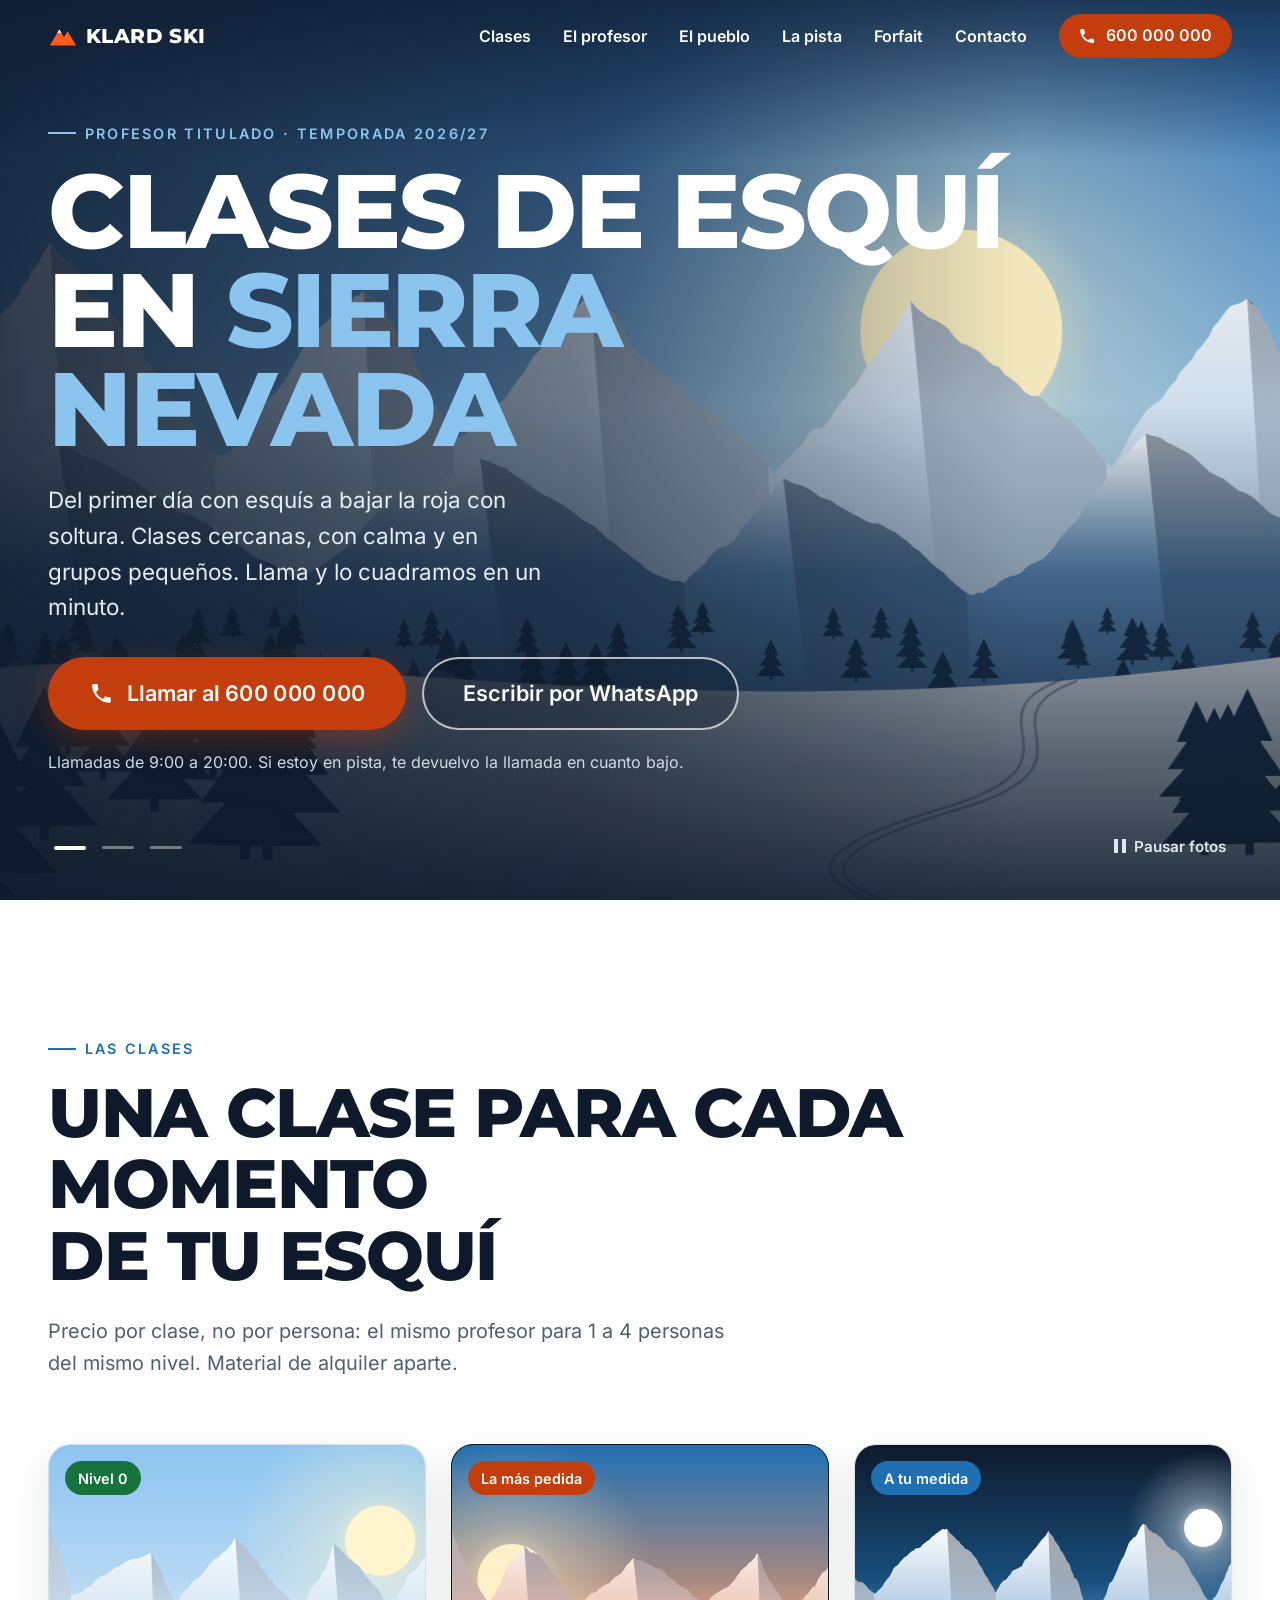
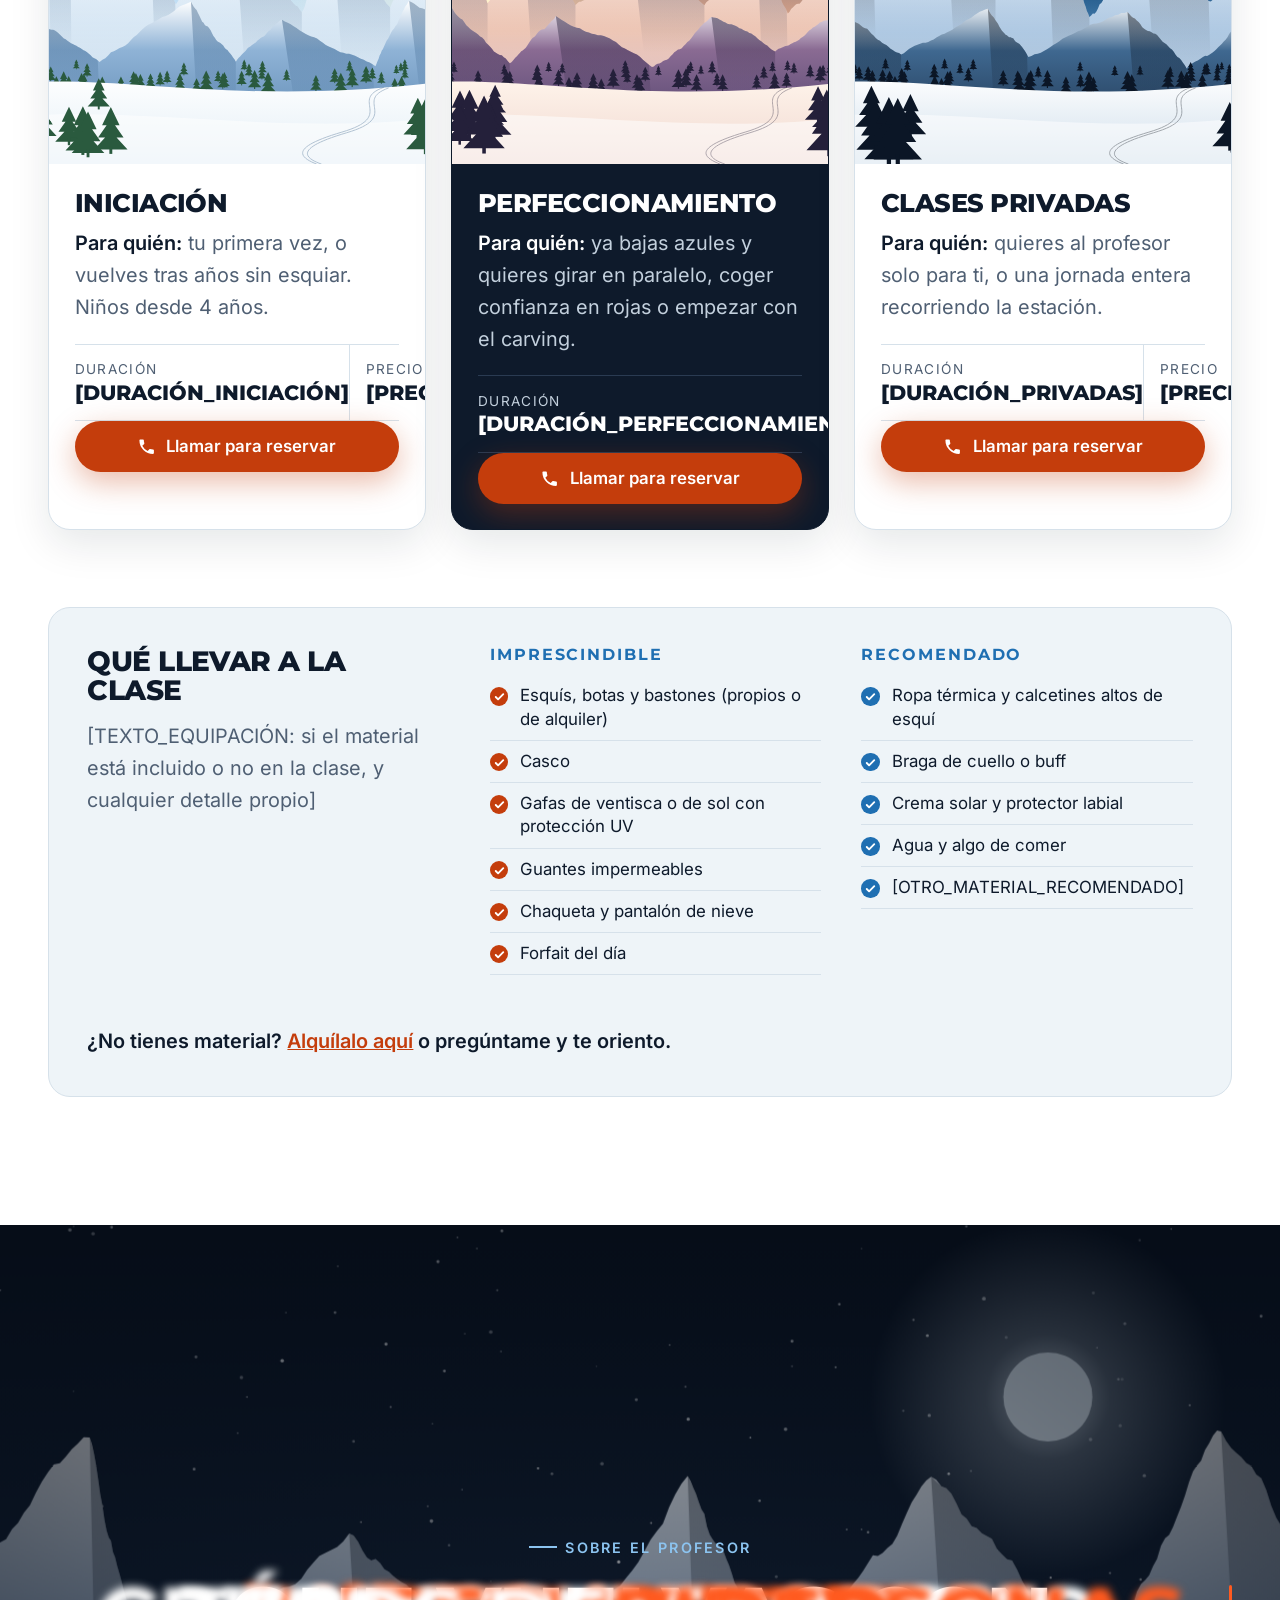
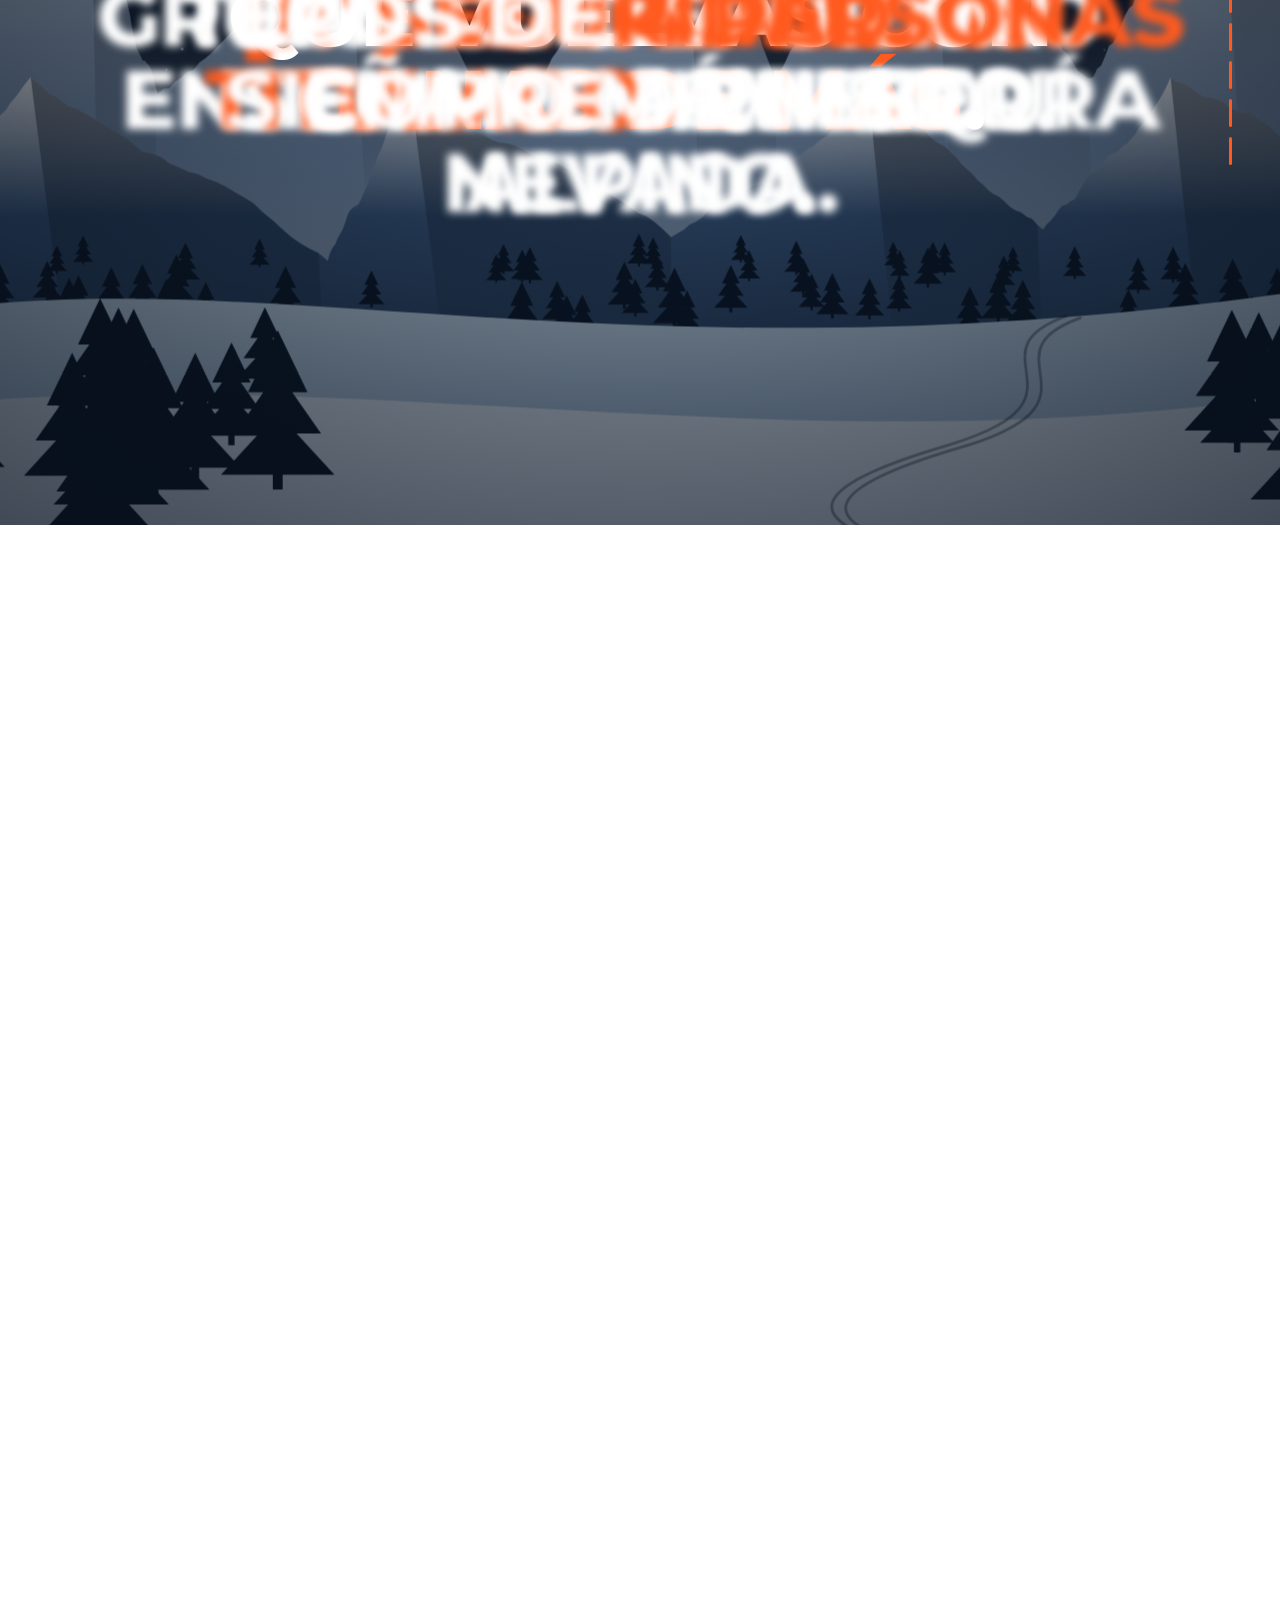
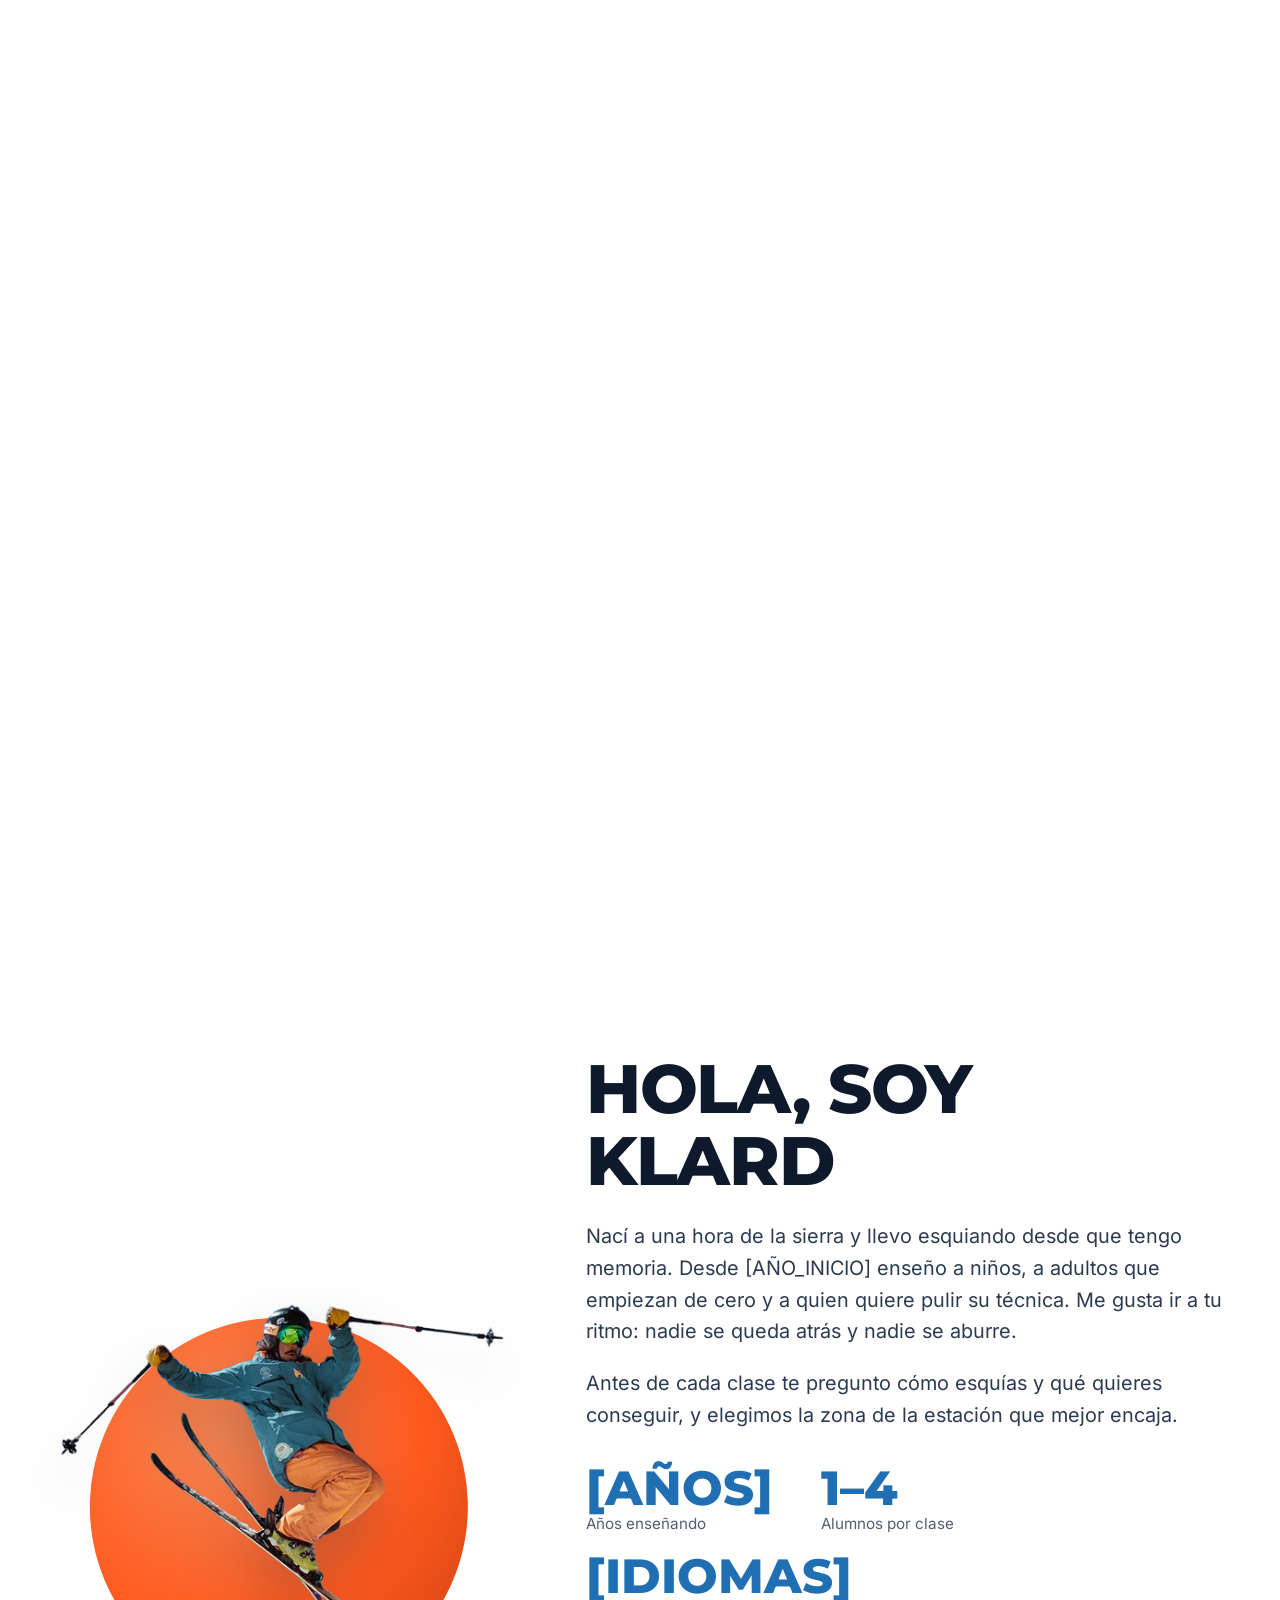
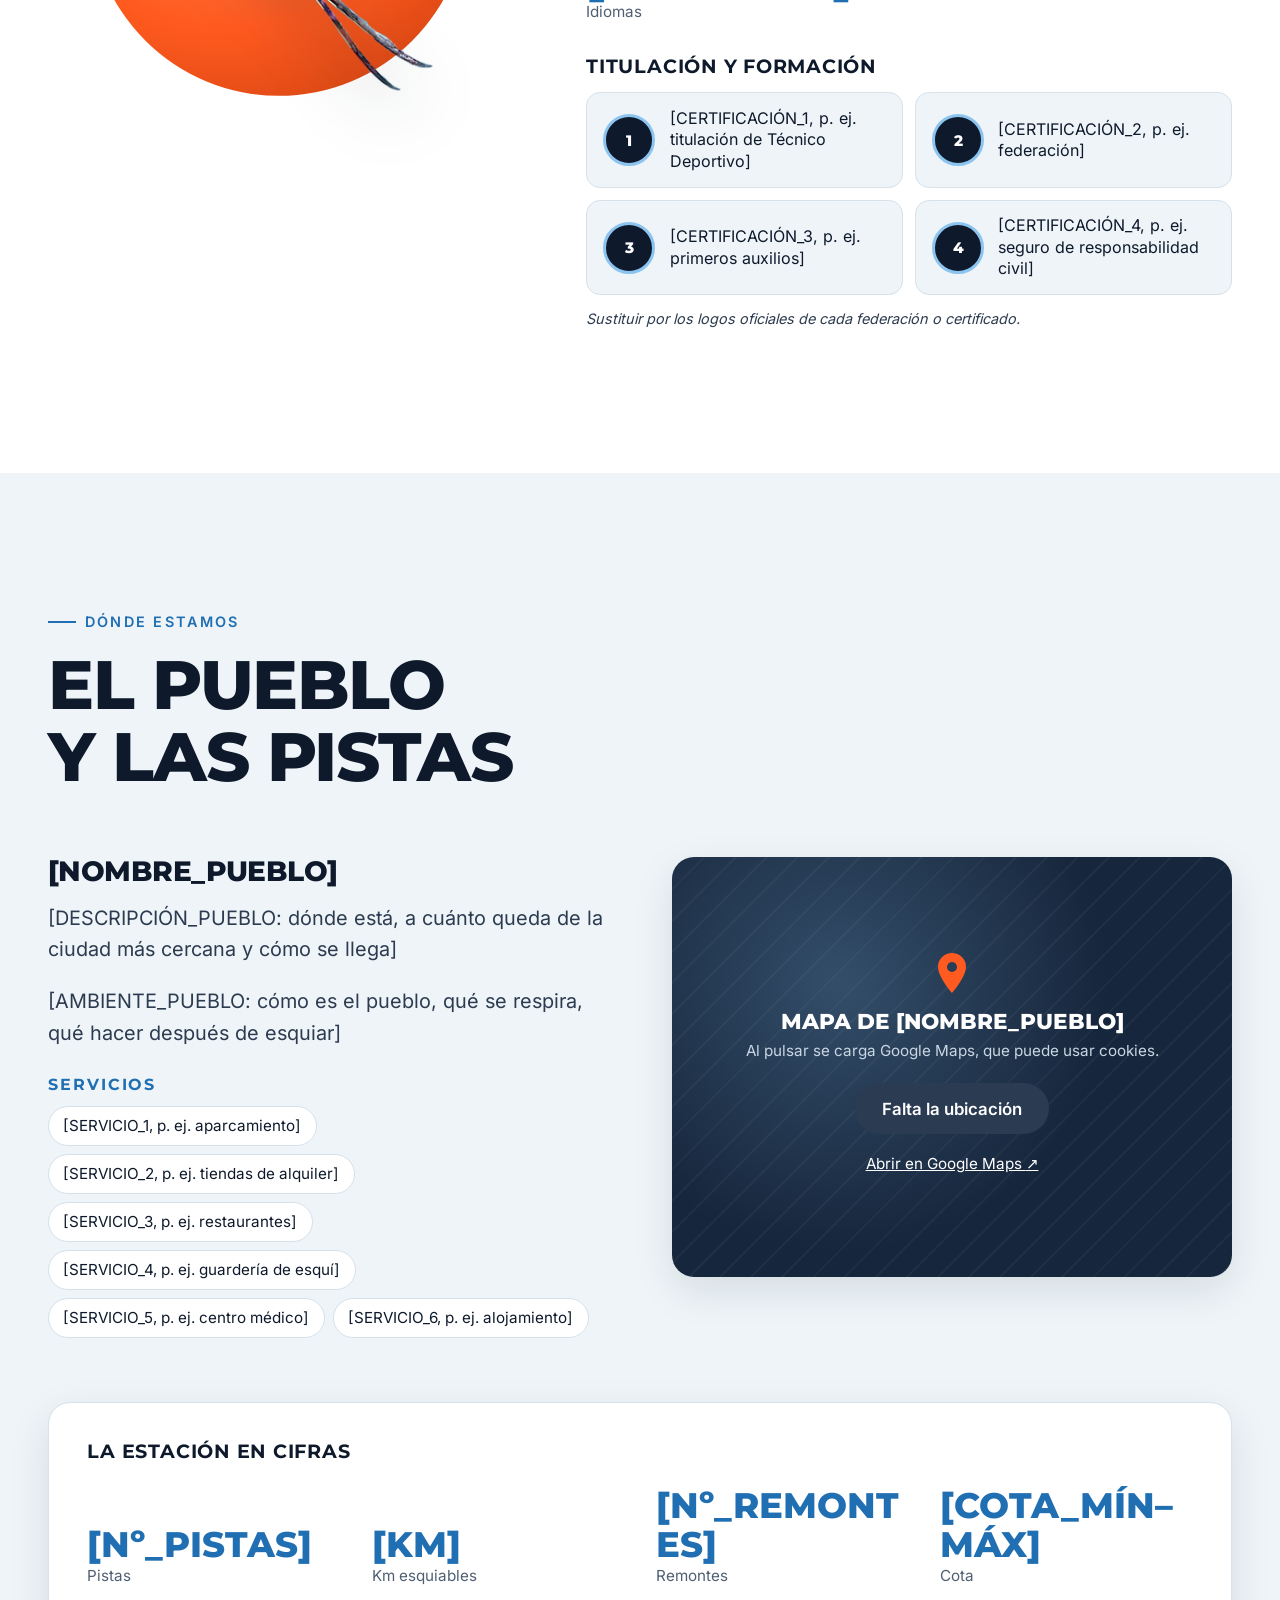
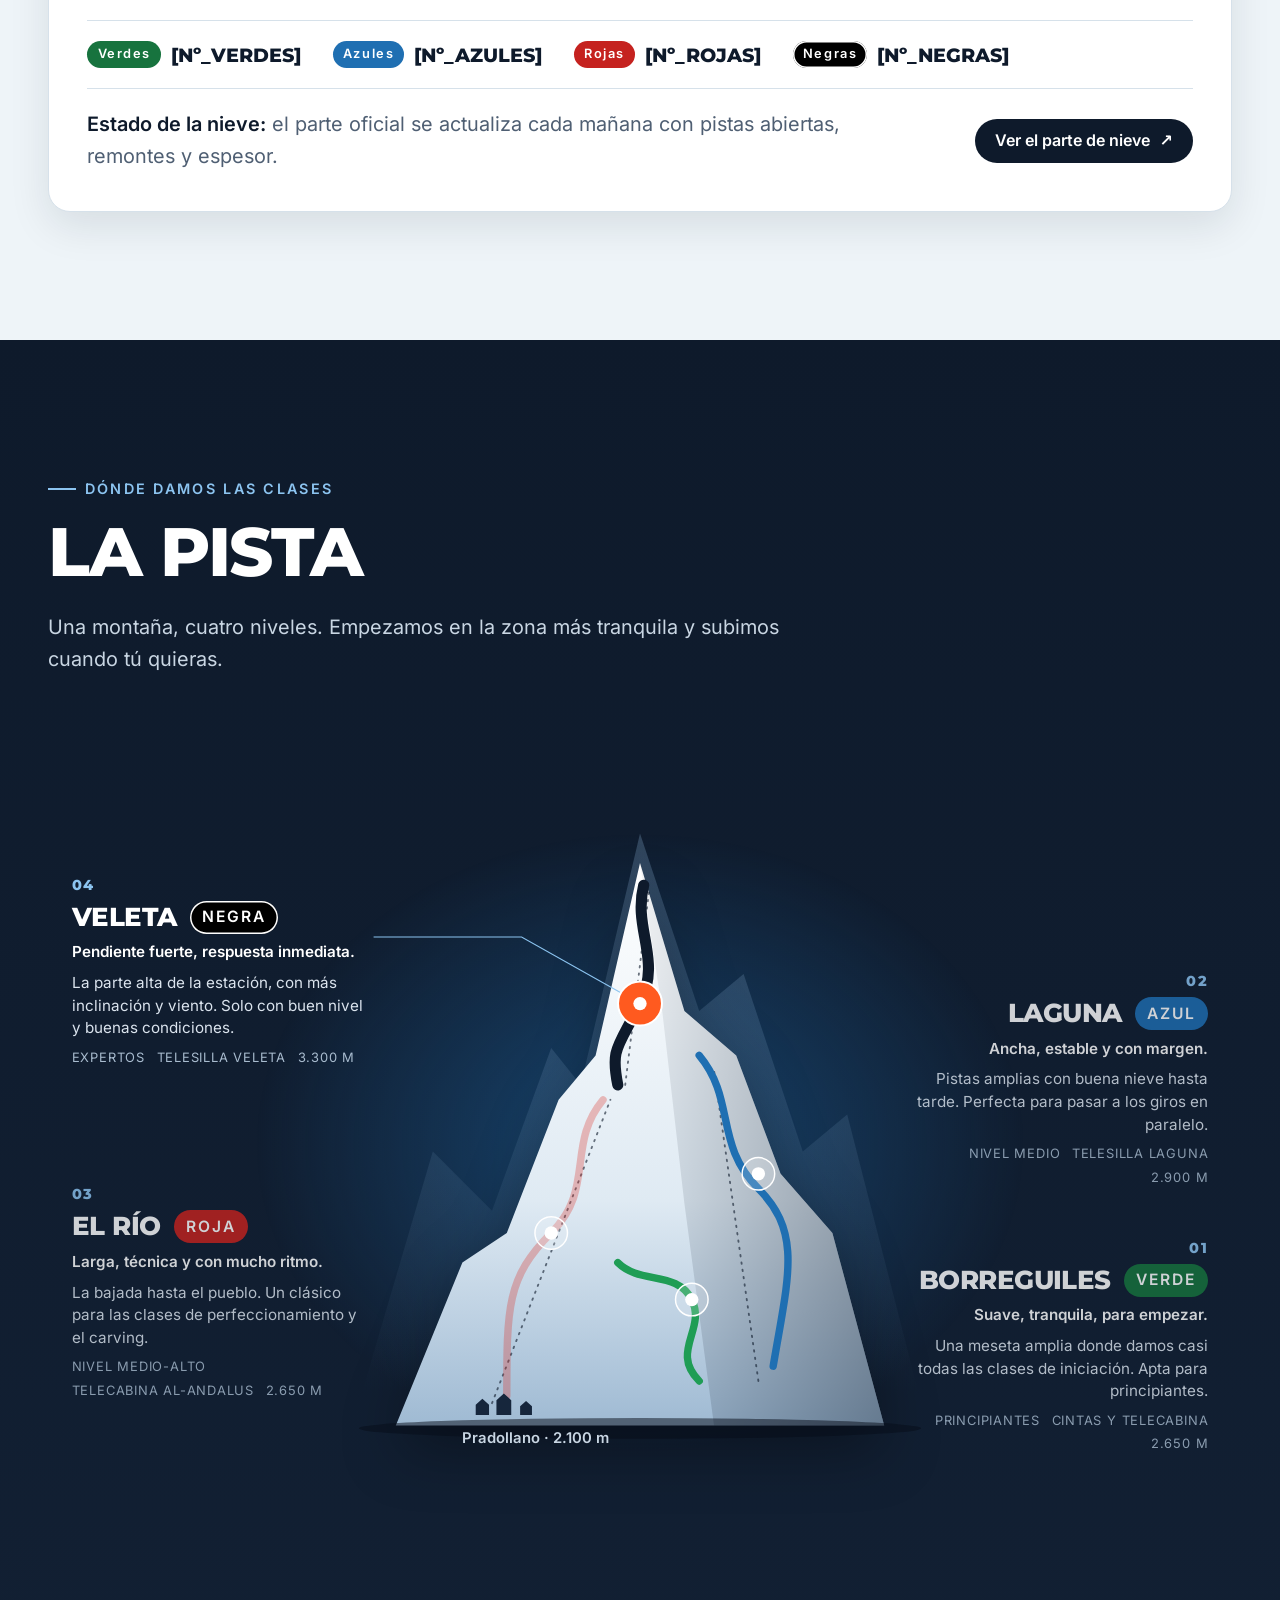
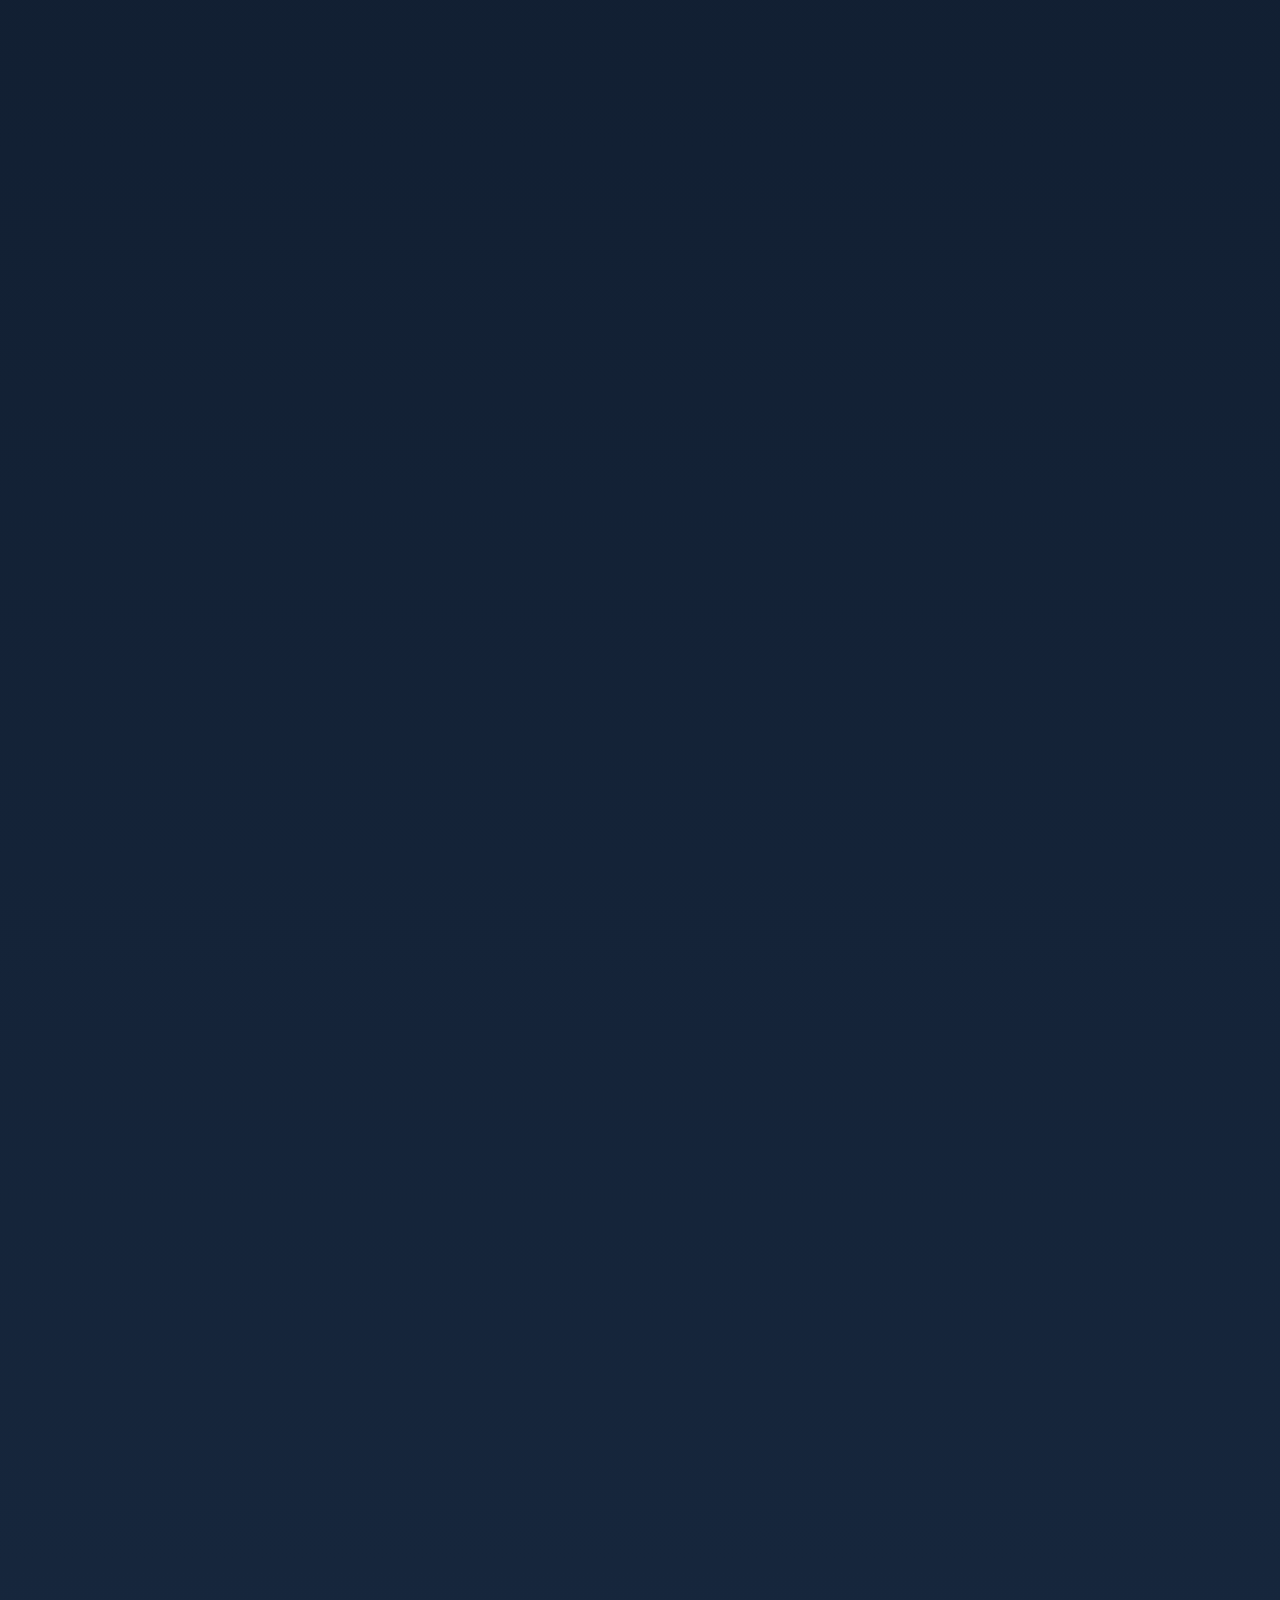
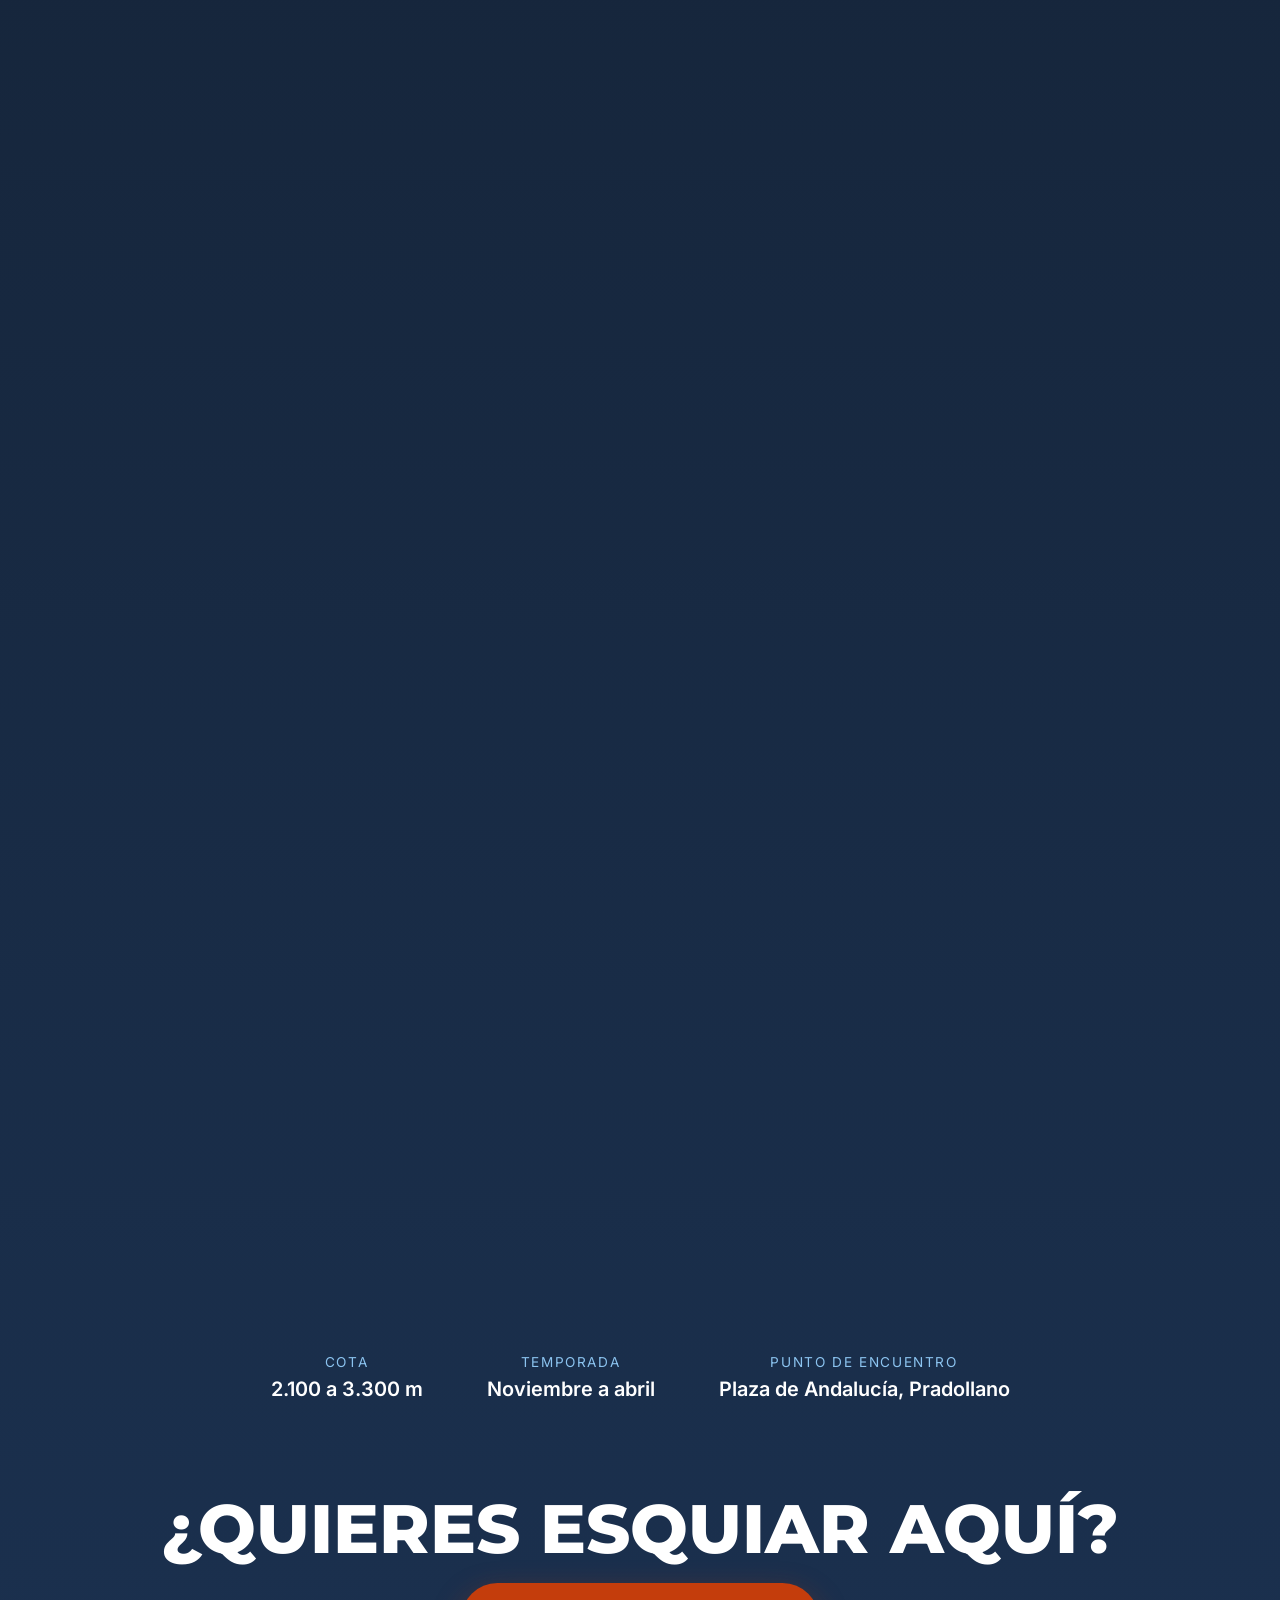
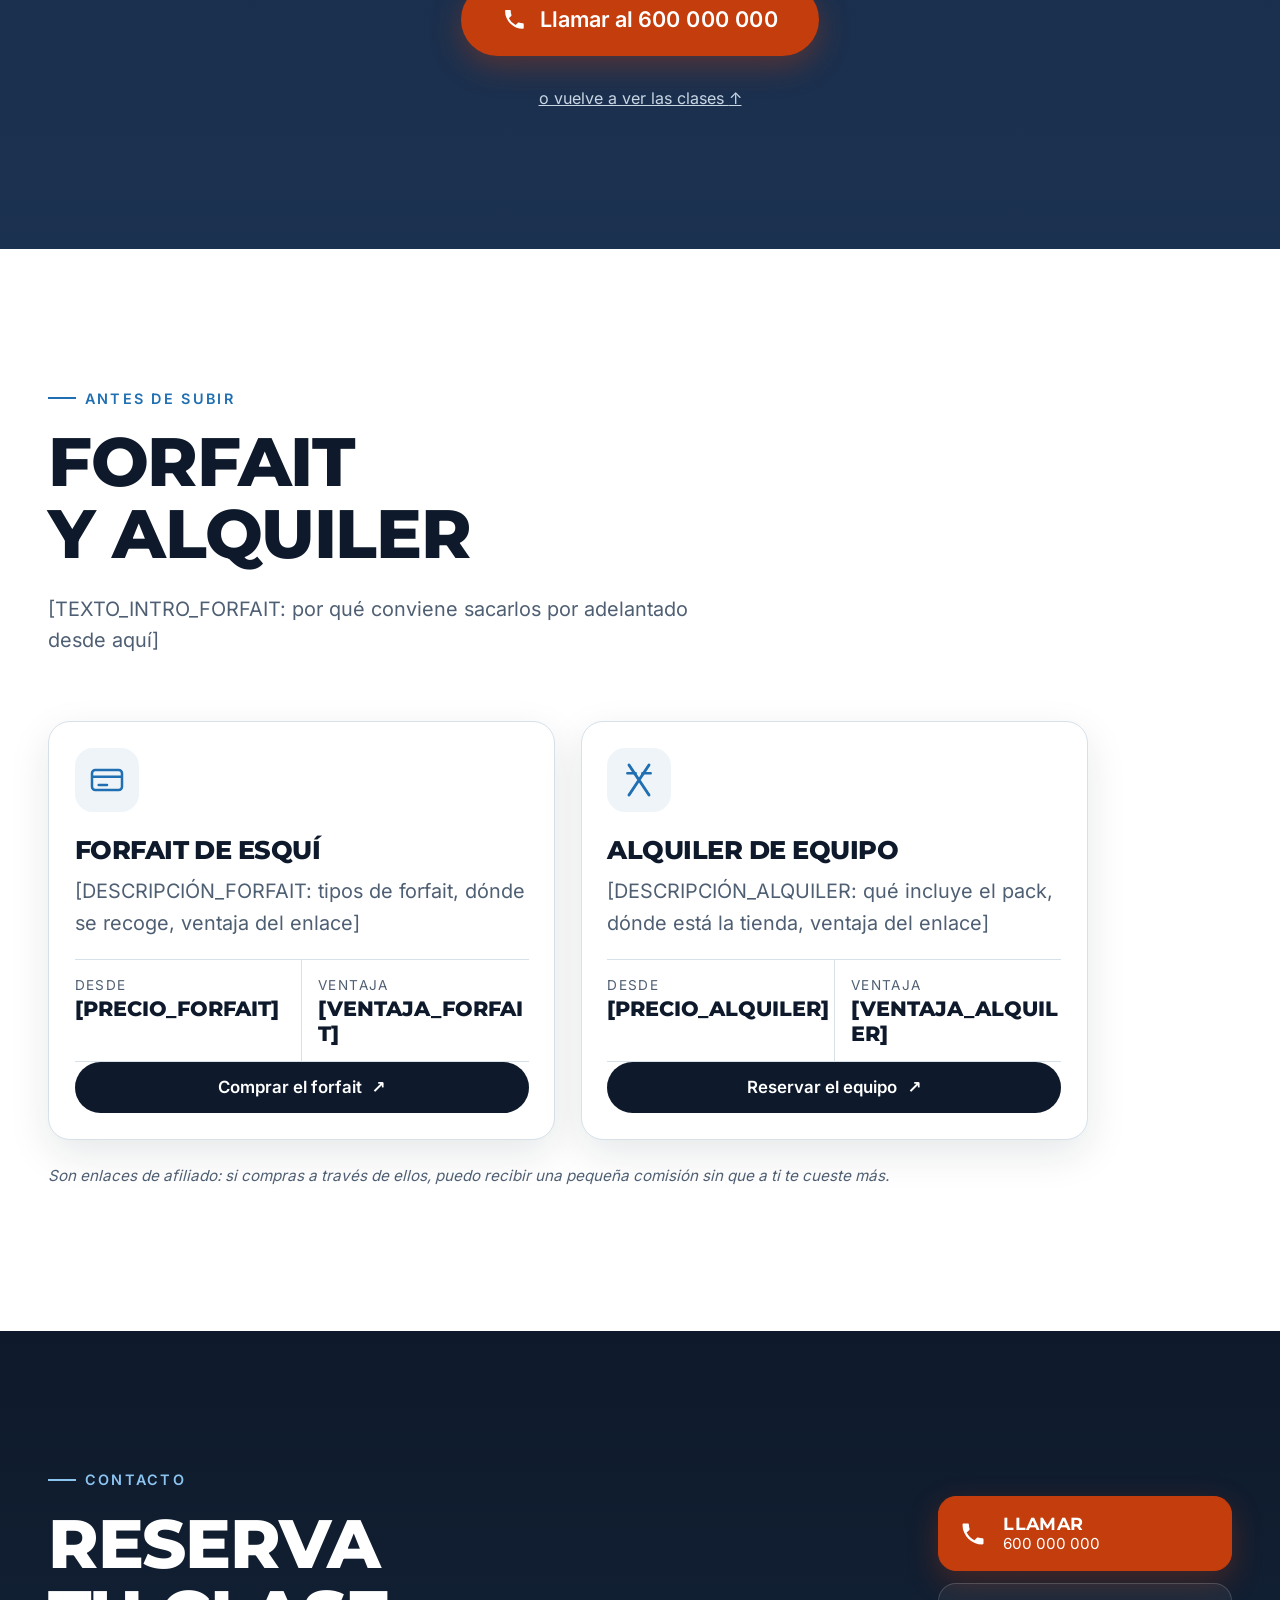
==== commit 6c871f02: "Aplicar las fases 1 a 3 de la revisión: accesibilidad, rendimiento y UX móvil Accesibilidad y fallos" ====
--- a/index.html
+++ b/index.html
@@ -8,6 +8,7 @@
 	<meta name="theme-color" content="#0e1a2b">
 	<link rel="preload" href="assets/fonts/montserrat-latin-800-normal.woff2" as="font" type="font/woff2" crossorigin>
 	<link rel="preload" href="assets/fonts/inter-latin-400-normal.woff2" as="font" type="font/woff2" crossorigin>
+	<link rel="preload" href="assets/fonts/inter-latin-600-normal.woff2" as="font" type="font/woff2" crossorigin>
 	<link rel="stylesheet" href="assets/css/styles.css">
 	<link rel="icon" href="assets/img/favicon.svg" type="image/svg+xml">
 	<script>document.documentElement.classList.add('js');</script>
@@ -29,7 +30,11 @@
 			<svg class="logo__icono" viewBox="0 0 32 32" aria-hidden="true"><path d="M2 26 12 9l5 8 4-6 9 15Z" fill="currentColor"/><path d="m12 9 2.6 4.4-2.6-1.2-2.4 1.4Z" fill="#fff"/></svg>
 			<span>Klard Ski</span>
 		</a>
-		<nav class="menu" aria-label="Principal">
+		<!-- En móvil el menú se despliega con este botón (main.js) -->
+		<button type="button" class="menu-boton" data-menu-boton aria-expanded="false" aria-controls="menu">
+			<span class="menu-boton__icono" aria-hidden="true"></span><span class="visualmente-oculto">Menú</span>
+		</button>
+		<nav class="menu" id="menu" aria-label="Principal">
 			<ul>
 				<li><a href="#clases">Clases</a></li>
 				<li><a href="#profesor">El profesor</a></li>
@@ -41,7 +46,7 @@
 		</nav>
 		<a class="boton boton--llamar boton--peque" href="tel:+34600000000">
 			<svg class="icono" viewBox="0 0 24 24" aria-hidden="true"><path d="M6.6 10.8a15.1 15.1 0 0 0 6.6 6.6l2.2-2.2c.3-.3.7-.4 1-.2 1.1.4 2.3.6 3.6.6.6 0 1 .4 1 1V20c0 .6-.4 1-1 1A17 17 0 0 1 3 4c0-.6.4-1 1-1h3.5c.6 0 1 .4 1 1 0 1.3.2 2.5.6 3.6.1.3 0 .7-.2 1Z" fill="currentColor"/></svg>
-			<span class="solo-escritorio">600 000 000</span><span class="solo-movil">Llamar</span>
+			<span class="solo-escritorio"><span class="visualmente-oculto">Llamar al </span>600 000 000</span><span class="solo-movil">Llamar</span>
 		</a>
 	</div>
 </header>
@@ -50,16 +55,18 @@
 
 	<!-- 1. PORTADA -->
 	<section class="hero" id="inicio" aria-labelledby="hero-titulo">
-		<div class="hero__fondo" data-carrusel>
-			<!-- Sustituir por fotos reales (o un <video autoplay muted loop playsinline>) -->
+		<!-- Fondo de ambiente: oculto al lector de pantalla (las tres fotos estarían siempre en el árbol) -->
+		<div class="hero__fondo" data-carrusel aria-hidden="true">
+			<!-- Sustituir por fotos reales (o un <video autoplay muted loop playsinline>).
+			     Las fotos 2 y 3 van en data-src: main.js las descarga cuando la página ya ha cargado. -->
 			<figure class="hero__slide es-activa">
 				<img src="assets/img/hero-manana.svg" alt="Ilustración: pistas nevadas por la mañana con el sol sobre las cumbres" fetchpriority="high">
 			</figure>
 			<figure class="hero__slide">
-				<img src="assets/img/hero-mediodia.svg" alt="Ilustración: la estación a mediodía con el cielo despejado" loading="lazy">
+				<img src="[data-uri]" data-src="assets/img/hero-mediodia.svg" alt="Ilustración: la estación a mediodía con el cielo despejado">
 			</figure>
 			<figure class="hero__slide">
-				<img src="assets/img/hero-tarde.svg" alt="Ilustración: atardecer rosado sobre la sierra" loading="lazy">
+				<img src="[data-uri]" data-src="assets/img/hero-tarde.svg" alt="Ilustración: atardecer rosado sobre la sierra">
 			</figure>
 		</div>
 		<div class="hero__velo" aria-hidden="true"></div>
@@ -67,24 +74,24 @@
 		<div class="hero__contenido envoltura">
 			<p class="antetitulo antetitulo--claro">Profesor titulado · Temporada 2026/27</p>
 			<h1 id="hero-titulo" class="hero__titulo">Clases de esquí<br>en <em>Sierra Nevada</em></h1>
-			<p class="hero__entradilla">Del primer día con esquís a bajar la roja con soltura. Clases cercanas, con calma y en grupos pequeños. Llama y lo cuadramos en un minuto.</p>
+			<p class="hero__entradilla">Del primer día con esquís a bajar la roja con soltura. <span class="solo-escritorio">Clases cercanas, con calma y en grupos pequeños.</span> Llama y lo cuadramos en un minuto.</p>
 			<div class="hero__acciones">
 				<a class="boton boton--llamar boton--grande" href="tel:+34600000000">
 					<svg class="icono" viewBox="0 0 24 24" aria-hidden="true"><path d="M6.6 10.8a15.1 15.1 0 0 0 6.6 6.6l2.2-2.2c.3-.3.7-.4 1-.2 1.1.4 2.3.6 3.6.6.6 0 1 .4 1 1V20c0 .6-.4 1-1 1A17 17 0 0 1 3 4c0-.6.4-1 1-1h3.5c.6 0 1 .4 1 1 0 1.3.2 2.5.6 3.6.1.3 0 .7-.2 1Z" fill="currentColor"/></svg>
 					<span>Llamar al <strong>600 000 000</strong></span>
 				</a>
-				<a class="boton boton--fantasma" href="#clases">Ver las clases <span aria-hidden="true">↓</span></a>
-			</div>
-			<p class="hero__nota">¿Prefieres escribir? <a href="https://wa.me/34600000000">WhatsApp</a></p>
+				<a class="boton boton--fantasma boton--grande" href="https://wa.me/34600000000?text=Hola%20Klard%2C%20quiero%20reservar%20una%20clase%20de%20esqu%C3%AD">Escribir por WhatsApp</a>
+			</div>
+			<p class="hero__nota">Llamadas de 9:00 a 20:00. Si estoy en pista, te devuelvo la llamada en cuanto bajo.</p>
 		</div>
 
 		<div class="hero__controles envoltura">
 			<div class="puntos" role="group" aria-label="Fotos de la portada">
-				<button type="button" class="punto es-activo" aria-label="Foto 1" aria-current="true"></button>
-				<button type="button" class="punto" aria-label="Foto 2"></button>
-				<button type="button" class="punto" aria-label="Foto 3"></button>
-			</div>
-			<button type="button" class="pausa" data-pausa aria-pressed="false">
+				<button type="button" class="punto es-activo" data-punto aria-label="Foto 1 de 3" aria-current="true"></button>
+				<button type="button" class="punto" data-punto aria-label="Foto 2 de 3"></button>
+				<button type="button" class="punto" data-punto aria-label="Foto 3 de 3"></button>
+			</div>
+			<button type="button" class="pausa" data-pausa>
 				<span class="pausa__icono" aria-hidden="true"></span><span class="pausa__texto">Pausar fotos</span>
 			</button>
 		</div>
@@ -100,7 +107,7 @@
 			</div>
 
 			<ul class="tarjetas" role="list">
-				<li class="tarjeta aparece">
+				<li class="tarjeta">
 					<div class="tarjeta__imagen">
 						<img src="assets/img/clase-iniciacion.svg" alt="Ilustración: pendiente suave con mucha nieve, ideal para empezar" loading="lazy" width="1600" height="1000">
 						<span class="chip chip--verde">Nivel 0</span>
@@ -112,10 +119,10 @@
 							<li><span>Duración</span><strong>[DURACIÓN_INICIACIÓN]</strong></li>
 							<li><span>Precio</span><strong>[PRECIO_INICIACIÓN]</strong></li>
 						</ul>
-						<a class="boton boton--llamar boton--bloque" href="tel:+34600000000">Reservar por teléfono</a>
-					</div>
-				</li>
-				<li class="tarjeta tarjeta--destacada aparece">
+						<a class="boton boton--llamar boton--bloque" href="tel:+34600000000"><svg class="icono" viewBox="0 0 24 24" aria-hidden="true"><path d="M6.6 10.8a15.1 15.1 0 0 0 6.6 6.6l2.2-2.2c.3-.3.7-.4 1-.2 1.1.4 2.3.6 3.6.6.6 0 1 .4 1 1V20c0 .6-.4 1-1 1A17 17 0 0 1 3 4c0-.6.4-1 1-1h3.5c.6 0 1 .4 1 1 0 1.3.2 2.5.6 3.6.1.3 0 .7-.2 1Z" fill="currentColor"/></svg>Llamar para reservar<span class="visualmente-oculto"> la clase de Iniciación</span></a>
+					</div>
+				</li>
+				<li class="tarjeta tarjeta--destacada">
 					<div class="tarjeta__imagen">
 						<img src="assets/img/clase-perfeccionamiento.svg" alt="Ilustración: cumbres al atardecer y una huella de esquí en curvas" loading="lazy" width="1600" height="1000">
 						<span class="chip chip--naranja">La más pedida</span>
@@ -127,10 +134,10 @@
 							<li><span>Duración</span><strong>[DURACIÓN_PERFECCIONAMIENTO]</strong></li>
 							<li><span>Precio</span><strong>[PRECIO_PERFECCIONAMIENTO]</strong></li>
 						</ul>
-						<a class="boton boton--llamar boton--bloque" href="tel:+34600000000">Reservar por teléfono</a>
-					</div>
-				</li>
-				<li class="tarjeta aparece">
+						<a class="boton boton--llamar boton--bloque" href="tel:+34600000000"><svg class="icono" viewBox="0 0 24 24" aria-hidden="true"><path d="M6.6 10.8a15.1 15.1 0 0 0 6.6 6.6l2.2-2.2c.3-.3.7-.4 1-.2 1.1.4 2.3.6 3.6.6.6 0 1 .4 1 1V20c0 .6-.4 1-1 1A17 17 0 0 1 3 4c0-.6.4-1 1-1h3.5c.6 0 1 .4 1 1 0 1.3.2 2.5.6 3.6.1.3 0 .7-.2 1Z" fill="currentColor"/></svg>Llamar para reservar<span class="visualmente-oculto"> la clase de Perfeccionamiento</span></a>
+					</div>
+				</li>
+				<li class="tarjeta">
 					<div class="tarjeta__imagen">
 						<img src="assets/img/clase-privada.svg" alt="Ilustración: montañas azules con cielo despejado" loading="lazy" width="1600" height="1000">
 						<span class="chip chip--azul">A tu medida</span>
@@ -142,13 +149,13 @@
 							<li><span>Duración</span><strong>[DURACIÓN_PRIVADAS]</strong></li>
 							<li><span>Precio</span><strong>[PRECIO_PRIVADAS]</strong></li>
 						</ul>
-						<a class="boton boton--llamar boton--bloque" href="tel:+34600000000">Reservar por teléfono</a>
+						<a class="boton boton--llamar boton--bloque" href="tel:+34600000000"><svg class="icono" viewBox="0 0 24 24" aria-hidden="true"><path d="M6.6 10.8a15.1 15.1 0 0 0 6.6 6.6l2.2-2.2c.3-.3.7-.4 1-.2 1.1.4 2.3.6 3.6.6.6 0 1 .4 1 1V20c0 .6-.4 1-1 1A17 17 0 0 1 3 4c0-.6.4-1 1-1h3.5c.6 0 1 .4 1 1 0 1.3.2 2.5.6 3.6.1.3 0 .7-.2 1Z" fill="currentColor"/></svg>Llamar para reservar<span class="visualmente-oculto"> una clase privada</span></a>
 					</div>
 				</li>
 			</ul>
 
 			<!-- Equipación: qué hace falta llevar a la clase -->
-			<div class="equipo aparece" aria-labelledby="equipo-titulo">
+			<div class="equipo">
 				<div class="equipo__cabecera">
 					<h3 id="equipo-titulo" class="equipo__titulo">Qué llevar a la clase</h3>
 					<p class="equipo__intro">[TEXTO_EQUIPACIÓN: si el material está incluido o no en la clase, y cualquier detalle propio]</p>
@@ -187,7 +194,7 @@
 			<div class="lema__fijo">
 				<div class="lema__fondo" aria-hidden="true"></div>
 				<div class="lema__centro">
-					<h2 id="profesor-titulo" class="antetitulo antetitulo--claro">Sobre el profesor</h2>
+					<p class="antetitulo antetitulo--claro">Sobre el profesor</p>
 					<ol class="lema__frases" role="list">
 						<li class="lema__frase es-activa"><span>[Nº] temporadas</span> enseñando en Sierra Nevada.</li>
 						<li class="lema__frase">Técnico Deportivo <span>titulado</span> en esquí alpino.</li>
@@ -201,12 +208,12 @@
 		</div>
 
 		<div class="ficha envoltura">
-			<div class="ficha__foto aparece">
+			<div class="ficha__foto">
 				<div class="ficha__disco" aria-hidden="true"></div>
 				<img src="assets/img/klard-salto.webp" alt="Klard saltando con los esquís cruzados, con chaqueta verde y pantalón naranja" width="500" height="424" loading="lazy">
 			</div>
-			<div class="ficha__texto aparece">
-				<h3 class="ficha__titulo">Hola, soy Klard</h3>
+			<div class="ficha__texto">
+				<h2 id="profesor-titulo" class="ficha__titulo">Hola, soy Klard</h2>
 				<p>Nací a una hora de la sierra y llevo esquiando desde que tengo memoria. Desde [AÑO_INICIO] enseño a niños, a adultos que empiezan de cero y a quien quiere pulir su técnica. Me gusta ir a tu ritmo: nadie se queda atrás y nadie se aburre.</p>
 				<p>Antes de cada clase te pregunto cómo esquías y qué quieres conseguir, y elegimos la zona de la estación que mejor encaja.</p>
 				<dl class="ficha__cifras">
@@ -214,7 +221,7 @@
 					<div><dt>Alumnos por clase</dt><dd>1–4</dd></div>
 					<div><dt>Idiomas</dt><dd>[IDIOMAS]</dd></div>
 				</dl>
-				<h4 class="ficha__subtitulo">Titulación y formación</h4>
+				<h3 class="ficha__subtitulo">Titulación y formación</h3>
 				<ul class="sellos" role="list">
 					<li class="sello"><span class="sello__marca" aria-hidden="true">1</span><span>[CERTIFICACIÓN_1, p. ej. titulación de Técnico Deportivo]</span></li>
 					<li class="sello"><span class="sello__marca" aria-hidden="true">2</span><span>[CERTIFICACIÓN_2, p. ej. federación]</span></li>
@@ -236,7 +243,7 @@
 			</div>
 
 			<div class="pueblo__rejilla">
-				<article class="pueblo__texto aparece" aria-labelledby="pueblo-nombre">
+				<article class="pueblo__texto" aria-labelledby="pueblo-nombre">
 					<h3 id="pueblo-nombre" class="pueblo__nombre">[NOMBRE_PUEBLO]</h3>
 					<p>[DESCRIPCIÓN_PUEBLO: dónde está, a cuánto queda de la ciudad más cercana y cómo se llega]</p>
 					<p>[AMBIENTE_PUEBLO: cómo es el pueblo, qué se respira, qué hacer después de esquiar]</p>
@@ -253,19 +260,19 @@
 
 				<!-- Mapa: Google Maps solo se carga al pulsar el botón (así la web sigue sin cookies
 				     hasta que el visitante decide verlo). La ubicación se cambia en assets/js/config.js -->
-				<div class="mapa aparece" data-mapa>
+				<div class="mapa" data-mapa>
 					<div class="mapa__aviso" data-mapa-aviso>
 						<svg class="mapa__icono" viewBox="0 0 24 24" aria-hidden="true"><path d="M12 2a7 7 0 0 0-7 7c0 5 7 13 7 13s7-8 7-13a7 7 0 0 0-7-7Zm0 9.5A2.5 2.5 0 1 1 12 6.5a2.5 2.5 0 0 1 0 5Z" fill="currentColor"/></svg>
 						<p class="mapa__titulo">Mapa de [NOMBRE_PUEBLO]</p>
 						<p class="mapa__texto">Al pulsar se carga Google Maps, que puede usar cookies.</p>
 						<button type="button" class="boton" data-mapa-cargar>Ver el mapa</button>
-						<a class="mapa__enlace" href="#pueblo" data-mapa-enlace target="_blank" rel="noopener noreferrer">Abrir en Google Maps <span aria-hidden="true">↗</span></a>
+						<a class="mapa__enlace" href="#pueblo" data-mapa-enlace target="_blank" rel="noopener noreferrer">Abrir en Google Maps <span aria-hidden="true">↗</span><span class="visualmente-oculto nueva-pestana"> (se abre en una pestaña nueva)</span></a>
 					</div>
 				</div>
 			</div>
 
 			<!-- Cifras de la estación -->
-			<div class="estacion aparece" aria-labelledby="estacion-titulo">
+			<div class="estacion">
 				<h3 id="estacion-titulo" class="estacion__titulo">La estación en cifras</h3>
 				<dl class="estacion__cifras">
 					<div><dt>Pistas</dt><dd>[Nº_PISTAS]</dd></div>
@@ -281,7 +288,7 @@
 				</ul>
 				<div class="estacion__nieve">
 					<p><strong>Estado de la nieve:</strong> el parte oficial se actualiza cada mañana con pistas abiertas, remontes y espesor.</p>
-					<a class="boton boton--peque" href="#pueblo" data-enlace="parteNieve" target="_blank" rel="noopener noreferrer">Ver el parte de nieve <span aria-hidden="true">↗</span></a>
+					<a class="boton boton--peque" href="#pueblo" data-enlace="parteNieve" target="_blank" rel="noopener noreferrer">Ver el parte de nieve <span aria-hidden="true">↗</span><span class="visualmente-oculto nueva-pestana"> (se abre en una pestaña nueva)</span></a>
 				</div>
 			</div>
 		</div>
@@ -319,24 +326,24 @@
 						</g>
 						<!-- Pistas -->
 						<g fill="none" stroke-linecap="round" stroke-linejoin="round" stroke-width="10">
-							<path class="anatomia__trazo" data-n="0" stroke="#0e1a2b" d="M805 130 C 790 190, 830 230, 800 290 S 760 350, 770 400"/>
-							<path class="anatomia__trazo" data-n="1" stroke="#d93025" d="M750 420 C 700 480, 740 540, 680 600 S 620 700, 620 820"/>
-							<path class="anatomia__trazo" data-n="2" stroke="#1f6fb2" d="M880 360 C 930 420, 900 480, 960 540 S 1000 660, 980 780"/>
-							<path class="anatomia__trazo" data-n="3" stroke="#1f9d55" d="M770 640 C 800 670, 850 650, 870 690 S 840 760, 880 800"/>
+							<path class="anatomia__trazo" data-n="3" stroke="#0e1a2b" d="M805 130 C 790 190, 830 230, 800 290 S 760 350, 770 400"/>
+							<path class="anatomia__trazo" data-n="2" stroke="#d93025" d="M750 420 C 700 480, 740 540, 680 600 S 620 700, 620 820"/>
+							<path class="anatomia__trazo" data-n="1" stroke="#1f6fb2" d="M880 360 C 930 420, 900 480, 960 540 S 1000 660, 980 780"/>
+							<path class="anatomia__trazo" data-n="0" stroke="#1f9d55" d="M770 640 C 800 670, 850 650, 870 690 S 840 760, 880 800"/>
 						</g>
 						<!-- Líneas guía hacia cada ficha -->
 						<g class="anatomia__guias" fill="none" stroke="#8cc4f0" stroke-width="1.5">
-							<path class="anatomia__guia" data-n="0" d="M440 200 H 640 L 800 290"/>
-							<path class="anatomia__guia" data-n="1" d="M440 610 H 560 L 680 600"/>
-							<path class="anatomia__guia" data-n="2" d="M1160 330 H 1040 L 960 520"/>
-							<path class="anatomia__guia" data-n="3" d="M1160 690 H 1000 L 870 690"/>
+							<path class="anatomia__guia" data-n="3" d="M440 200 H 640 L 800 290"/>
+							<path class="anatomia__guia" data-n="2" d="M440 610 H 560 L 680 600"/>
+							<path class="anatomia__guia" data-n="1" d="M1160 330 H 1040 L 960 520"/>
+							<path class="anatomia__guia" data-n="0" d="M1160 690 H 1000 L 870 690"/>
 						</g>
 						<!-- Puntos -->
 						<g class="anatomia__puntos">
-							<g class="anatomia__punto" data-n="0" transform="translate(800 290)"><circle r="22"/><circle r="9"/></g>
-							<g class="anatomia__punto" data-n="1" transform="translate(680 600)"><circle r="22"/><circle r="9"/></g>
-							<g class="anatomia__punto" data-n="2" transform="translate(960 520)"><circle r="22"/><circle r="9"/></g>
-							<g class="anatomia__punto" data-n="3" transform="translate(870 690)"><circle r="22"/><circle r="9"/></g>
+							<g class="anatomia__punto" data-n="3" transform="translate(800 290)"><circle r="22"/><circle r="9"/></g>
+							<g class="anatomia__punto" data-n="2" transform="translate(680 600)"><circle r="22"/><circle r="9"/></g>
+							<g class="anatomia__punto" data-n="1" transform="translate(960 520)"><circle r="22"/><circle r="9"/></g>
+							<g class="anatomia__punto" data-n="0" transform="translate(870 690)"><circle r="22"/><circle r="9"/></g>
 						</g>
 						<!-- Pueblo -->
 						<g fill="#16263c"><path d="M560 846h18v-14l9-8 9 8v14h10v-20l10-9 10 9v20h12v-12l8-7 8 7v12Z"/></g>
@@ -344,51 +351,51 @@
 					</svg>
 
 					<ol class="fichas" role="list">
-						<li class="ficha-pista ficha-pista--negra es-activa" id="pista-veleta" data-n="0">
+						<li class="ficha-pista ficha-pista--verde es-activa" id="pista-borreguiles" data-n="0">
 							<p class="ficha-pista__num" aria-hidden="true">01</p>
+							<h3 class="ficha-pista__nombre">Borreguiles <span class="etiqueta etiqueta--verde">Verde</span></h3>
+							<p class="ficha-pista__lema">Suave, tranquila, para empezar.</p>
+							<p>Una meseta amplia donde damos casi todas las clases de iniciación. Apta para principiantes.</p>
+							<p class="ficha-pista__datos"><span>Principiantes</span><span>Cintas y telecabina</span><span>2.650 m</span></p>
+						</li>
+						<li class="ficha-pista ficha-pista--azul" id="pista-laguna" data-n="1">
+							<p class="ficha-pista__num" aria-hidden="true">02</p>
+							<h3 class="ficha-pista__nombre">Laguna <span class="etiqueta etiqueta--azul">Azul</span></h3>
+							<p class="ficha-pista__lema">Ancha, estable y con margen.</p>
+							<p>Pistas amplias con buena nieve hasta tarde. Perfecta para pasar a los giros en paralelo.</p>
+							<p class="ficha-pista__datos"><span>Nivel medio</span><span>Telesilla Laguna</span><span>2.900 m</span></p>
+						</li>
+						<li class="ficha-pista ficha-pista--roja" id="pista-rio" data-n="2">
+							<p class="ficha-pista__num" aria-hidden="true">03</p>
+							<h3 class="ficha-pista__nombre">El Río <span class="etiqueta etiqueta--roja">Roja</span></h3>
+							<p class="ficha-pista__lema">Larga, técnica y con mucho ritmo.</p>
+							<p>La bajada hasta el pueblo. Un clásico para las clases de perfeccionamiento y el carving.</p>
+							<p class="ficha-pista__datos"><span>Nivel medio-alto</span><span>Telecabina Al-Andalus</span><span>2.650 m</span></p>
+						</li>
+						<li class="ficha-pista ficha-pista--negra" id="pista-veleta" data-n="3">
+							<p class="ficha-pista__num" aria-hidden="true">04</p>
 							<h3 class="ficha-pista__nombre">Veleta <span class="etiqueta etiqueta--negra">Negra</span></h3>
 							<p class="ficha-pista__lema">Pendiente fuerte, respuesta inmediata.</p>
 							<p>La parte alta de la estación, con más inclinación y viento. Solo con buen nivel y buenas condiciones.</p>
 							<p class="ficha-pista__datos"><span>Expertos</span><span>Telesilla Veleta</span><span>3.300 m</span></p>
 						</li>
-						<li class="ficha-pista ficha-pista--roja" id="pista-rio" data-n="1">
-							<p class="ficha-pista__num" aria-hidden="true">02</p>
-							<h3 class="ficha-pista__nombre">El Río <span class="etiqueta etiqueta--roja">Roja</span></h3>
-							<p class="ficha-pista__lema">Larga, técnica y con mucho ritmo.</p>
-							<p>La bajada hasta el pueblo. Un clásico para las clases de perfeccionamiento y el carving.</p>
-							<p class="ficha-pista__datos"><span>Nivel medio-alto</span><span>Telecabina Al-Andalus</span><span>2.650 m</span></p>
-						</li>
-						<li class="ficha-pista ficha-pista--azul" id="pista-laguna" data-n="2">
-							<p class="ficha-pista__num" aria-hidden="true">03</p>
-							<h3 class="ficha-pista__nombre">Laguna <span class="etiqueta etiqueta--azul">Azul</span></h3>
-							<p class="ficha-pista__lema">Ancha, estable y con margen.</p>
-							<p>Pistas amplias con buena nieve hasta tarde. Perfecta para pasar a los giros en paralelo.</p>
-							<p class="ficha-pista__datos"><span>Nivel medio</span><span>Telesilla Laguna</span><span>2.900 m</span></p>
-						</li>
-						<li class="ficha-pista ficha-pista--verde" id="pista-borreguiles" data-n="3">
-							<p class="ficha-pista__num" aria-hidden="true">04</p>
-							<h3 class="ficha-pista__nombre">Borreguiles <span class="etiqueta etiqueta--verde">Verde</span></h3>
-							<p class="ficha-pista__lema">Suave, tranquila, para empezar.</p>
-							<p>Una meseta amplia donde damos casi todas las clases de iniciación. Apta para principiantes.</p>
-							<p class="ficha-pista__datos"><span>Principiantes</span><span>Cintas y telecabina</span><span>2.650 m</span></p>
-						</li>
 					</ol>
 				</div>
 			</div>
 		</div>
 
 		<div class="envoltura">
-			<dl class="pista__datos aparece">
+			<dl class="pista__datos">
 				<div><dt>Cota</dt><dd>2.100 a 3.300 m</dd></div>
 				<div><dt>Temporada</dt><dd>Noviembre a abril</dd></div>
 				<div><dt>Punto de encuentro</dt><dd>Plaza de Andalucía, Pradollano</dd></div>
 			</dl>
 
-			<div class="pista__cta aparece">
+			<div class="pista__cta">
 				<p class="pista__cta-titulo">¿Quieres esquiar aquí?</p>
 				<a class="boton boton--llamar boton--grande" href="tel:+34600000000">
 					<svg class="icono" viewBox="0 0 24 24" aria-hidden="true"><path d="M6.6 10.8a15.1 15.1 0 0 0 6.6 6.6l2.2-2.2c.3-.3.7-.4 1-.2 1.1.4 2.3.6 3.6.6.6 0 1 .4 1 1V20c0 .6-.4 1-1 1A17 17 0 0 1 3 4c0-.6.4-1 1-1h3.5c.6 0 1 .4 1 1 0 1.3.2 2.5.6 3.6.1.3 0 .7-.2 1Z" fill="currentColor"/></svg>
-					<span>Llámame: <strong>600 000 000</strong></span>
+					<span>Llamar al <strong>600 000 000</strong></span>
 				</a>
 				<a class="pista__arriba" href="#clases">o vuelve a ver las clases <span aria-hidden="true">↑</span></a>
 			</div>
@@ -406,7 +413,7 @@
 			</div>
 
 			<ul class="tarjetas tarjetas--dos" role="list">
-				<li class="tarjeta aparece">
+				<li class="tarjeta">
 					<div class="tarjeta__icono" aria-hidden="true">
 						<!-- Icono: forfait (tarjeta con remonte) -->
 						<svg viewBox="0 0 48 48"><rect x="6" y="12" width="36" height="24" rx="4" fill="none" stroke="currentColor" stroke-width="3"/><path d="M6 20h36" stroke="currentColor" stroke-width="3"/><path d="M14 30h10" stroke="currentColor" stroke-width="3" stroke-linecap="round"/></svg>
@@ -418,10 +425,10 @@
 							<li><span>Desde</span><strong>[PRECIO_FORFAIT]</strong></li>
 							<li><span>Ventaja</span><strong>[VENTAJA_FORFAIT]</strong></li>
 						</ul>
-						<a class="boton boton--bloque" href="#forfait" data-enlace="forfait" target="_blank" rel="sponsored noopener noreferrer">Comprar el forfait <span aria-hidden="true">↗</span></a>
-					</div>
-				</li>
-				<li class="tarjeta aparece">
+						<a class="boton boton--bloque" href="#forfait" data-enlace="forfait" target="_blank" rel="sponsored noopener noreferrer">Comprar el forfait <span aria-hidden="true">↗</span><span class="visualmente-oculto nueva-pestana"> (se abre en una pestaña nueva)</span></a>
+					</div>
+				</li>
+				<li class="tarjeta">
 					<div class="tarjeta__icono" aria-hidden="true">
 						<!-- Icono: esquís cruzados -->
 						<svg viewBox="0 0 48 48"><path d="M12 6l24 36M36 6L12 42" stroke="currentColor" stroke-width="3.5" stroke-linecap="round"/><path d="M10 16h10M28 16h10" stroke="currentColor" stroke-width="3" stroke-linecap="round"/></svg>
@@ -433,7 +440,7 @@
 							<li><span>Desde</span><strong>[PRECIO_ALQUILER]</strong></li>
 							<li><span>Ventaja</span><strong>[VENTAJA_ALQUILER]</strong></li>
 						</ul>
-						<a class="boton boton--bloque" href="#forfait" data-enlace="alquiler" target="_blank" rel="sponsored noopener noreferrer">Reservar el equipo <span aria-hidden="true">↗</span></a>
+						<a class="boton boton--bloque" href="#forfait" data-enlace="alquiler" target="_blank" rel="sponsored noopener noreferrer">Reservar el equipo <span aria-hidden="true">↗</span><span class="visualmente-oculto nueva-pestana"> (se abre en una pestaña nueva)</span></a>
 					</div>
 				</li>
 			</ul>
@@ -452,7 +459,7 @@
 				<p class="contacto__horario">Llamadas de 9:00 a 20:00. Si no lo cojo, te devuelvo la llamada en cuanto bajo de la pista.</p>
 			</div>
 
-			<ul class="contacto__canales aparece" role="list">
+			<ul class="contacto__canales" role="list">
 				<li>
 					<a class="canal canal--destacado" href="tel:+34600000000">
 						<svg class="icono" viewBox="0 0 24 24" aria-hidden="true"><path d="M6.6 10.8a15.1 15.1 0 0 0 6.6 6.6l2.2-2.2c.3-.3.7-.4 1-.2 1.1.4 2.3.6 3.6.6.6 0 1 .4 1 1V20c0 .6-.4 1-1 1A17 17 0 0 1 3 4c0-.6.4-1 1-1h3.5c.6 0 1 .4 1 1 0 1.3.2 2.5.6 3.6.1.3 0 .7-.2 1Z" fill="currentColor"/></svg>
@@ -460,9 +467,9 @@
 					</a>
 				</li>
 				<li>
-					<a class="canal" href="https://wa.me/34600000000" target="_blank" rel="noopener noreferrer">
+					<a class="canal" href="https://wa.me/34600000000?text=Hola%20Klard%2C%20quiero%20reservar%20una%20clase%20de%20esqu%C3%AD" target="_blank" rel="noopener noreferrer">
 						<svg class="icono" viewBox="0 0 24 24" aria-hidden="true"><path d="M12 2a10 10 0 0 0-8.6 15.1L2 22l5-1.3A10 10 0 1 0 12 2Zm5.3 14.1c-.2.6-1.3 1.2-1.8 1.2-.5.1-1 .2-3.3-.7-2.8-1.1-4.5-3.9-4.7-4.1-.1-.2-1.1-1.5-1.1-2.9s.7-2 1-2.3c.2-.3.5-.3.7-.3h.5c.2 0 .4 0 .6.5l.9 2.1c.1.2.1.3 0 .5l-.3.5-.4.4c-.1.1-.3.3-.1.6.1.3.7 1.1 1.4 1.8 1 .9 1.8 1.2 2.1 1.3.3.1.4.1.6-.1l.8-1c.2-.3.4-.2.6-.1l2 1c.3.1.5.2.5.3.1.1.1.6-.1 1.3Z" fill="currentColor"/></svg>
-						<span><strong>WhatsApp</strong>Escríbeme</span>
+						<span><strong>WhatsApp</strong>Escríbeme<span class="visualmente-oculto nueva-pestana"> (se abre en una pestaña nueva)</span></span>
 					</a>
 				</li>
 				<li>
@@ -474,7 +481,7 @@
 				<li>
 					<a class="canal" href="https://www.instagram.com/" target="_blank" rel="noopener noreferrer">
 						<svg class="icono" viewBox="0 0 24 24" aria-hidden="true"><path d="M7 2h10a5 5 0 0 1 5 5v10a5 5 0 0 1-5 5H7a5 5 0 0 1-5-5V7a5 5 0 0 1 5-5Zm0 2a3 3 0 0 0-3 3v10a3 3 0 0 0 3 3h10a3 3 0 0 0 3-3V7a3 3 0 0 0-3-3Zm5 3.5a4.5 4.5 0 1 1 0 9 4.5 4.5 0 0 1 0-9Zm0 2a2.5 2.5 0 1 0 0 5 2.5 2.5 0 0 0 0-5Zm5-3.2a1.2 1.2 0 1 1 0 2.4 1.2 1.2 0 0 1 0-2.4Z" fill="currentColor"/></svg>
-						<span><strong>Instagram</strong>[USUARIO_INSTAGRAM]</span>
+						<span><strong>Instagram</strong>[USUARIO_INSTAGRAM]<span class="visualmente-oculto nueva-pestana"> (se abre en una pestaña nueva)</span></span>
 					</a>
 				</li>
 			</ul>
@@ -490,7 +497,7 @@
 				<h2 class="pie__h">Contacto</h2>
 				<ul role="list">
 					<li><a href="tel:+34600000000">+34 600 000 000</a></li>
-					<li><a href="https://wa.me/34600000000">WhatsApp</a></li>
+					<li><a href="https://wa.me/34600000000?text=Hola%20Klard%2C%20quiero%20reservar%20una%20clase%20de%20esqu%C3%AD">WhatsApp</a></li>
 					<li><a href="mailto:hola@example.com">hola@example.com</a></li>
 				</ul>
 			</div>
--- a/assets/css/styles.css
+++ b/assets/css/styles.css
@@ -57,6 +57,8 @@
 .skip { position: absolute; left: -9999px; top: 8px; z-index: 100; background: var(--c-ink); color: #fff; padding: 10px 16px; border-radius: 8px; }
 .skip:focus { left: 8px; }
 .icono { width: 1.15em; height: 1.15em; flex: none; }
+/* Texto solo para lectores de pantalla */
+.visualmente-oculto { position: absolute; width: 1px; height: 1px; margin: -1px; padding: 0; overflow: hidden; clip: rect(0 0 0 0); white-space: nowrap; border: 0; }
 
 .antetitulo {
 	font-family: var(--f-body);
@@ -91,14 +93,17 @@
 	text-decoration: none;
 	transition: transform 0.25s var(--ease), background-color 0.25s, box-shadow 0.25s;
 }
-.boton:hover { transform: translateY(-2px); }
-.boton--llamar { --bg: var(--c-energy-dark); box-shadow: 0 10px 30px rgb(255 90 31 / 0.35); }
+@media (hover: hover) { .boton:hover { transform: translateY(-2px); } }
+.boton:active { transform: scale(0.98); }
+/* Doble anillo: el blanco se ve sobre fondos oscuros y naranjas, el tinta sobre la nieve */
+.boton:focus-visible, .canal:focus-visible { outline: 3px solid #fff; outline-offset: 2px; box-shadow: 0 0 0 7px var(--c-ink); }
+.boton--llamar { --bg: var(--c-energy-dark); box-shadow: 0 10px 30px rgb(196 61 12 / 0.35); }
 .boton--llamar:hover { --bg: #a83207; }
 .boton--grande { font-size: clamp(1.1rem, 1rem + 0.6vw, 1.35rem); padding: 1em 1.8em; }
 .boton--grande strong { font-weight: 800; letter-spacing: 0.02em; }
 .boton--peque { min-height: 44px; padding: 0.55em 1.1em; font-size: 1rem; box-shadow: none; }
-.boton--fantasma { background: rgb(255 255 255 / 0.08); border-color: rgb(255 255 255 / 0.7); backdrop-filter: blur(6px); }
-.boton--fantasma:hover { background: rgb(255 255 255 / 0.2); }
+.boton--fantasma { background: rgb(14 26 43 / 0.35); border-color: rgb(255 255 255 / 0.7); }
+.boton--fantasma:hover { background: rgb(14 26 43 / 0.6); }
 .boton--bloque { width: 100%; }
 .solo-movil { display: none; }
 
@@ -110,14 +115,16 @@
 	color: #fff;
 	transition: background-color 0.35s, box-shadow 0.35s, color 0.35s;
 }
-.cabecera.es-solida { background: rgb(14 26 43 / 0.92); box-shadow: 0 1px 0 rgb(255 255 255 / 0.08); backdrop-filter: blur(12px); }
+.cabecera.es-solida { background: rgb(14 26 43 / 0.95); box-shadow: 0 1px 0 rgb(255 255 255 / 0.08); }
 .cabecera__in { height: var(--cab-h); display: flex; align-items: center; gap: 2rem; max-width: 1320px; margin-inline: auto; padding-inline: var(--margen); }
-.logo { display: inline-flex; align-items: center; gap: 0.5rem; font: 800 1.25rem/1 var(--f-head); text-transform: uppercase; letter-spacing: 0.02em; text-decoration: none; }
+.cabecera__accion { margin-left: auto; }
+.logo { display: inline-flex; align-items: center; gap: 0.5rem; min-height: 44px; font: 800 1.25rem/1 var(--f-head); text-transform: uppercase; letter-spacing: 0.02em; text-decoration: none; }
 .logo__icono { width: 30px; height: 30px; color: var(--c-energy); }
 .menu { margin-left: auto; }
 .menu ul { display: flex; gap: 2rem; list-style: none; margin: 0; padding: 0; }
 .menu a { text-decoration: none; font-weight: 600; font-size: 1rem; padding: 0.5em 0; background: linear-gradient(currentColor, currentColor) 0 100% / 0 2px no-repeat; transition: background-size 0.3s var(--ease); }
 .menu a:hover { background-size: 100% 2px; }
+.menu-boton { display: none; }
 
 /* ---------- 1. Portada ---------- */
 .hero {
@@ -133,12 +140,15 @@
 }
 .hero__fondo, .hero__velo { position: absolute; inset: 0; }
 .hero__slide { position: absolute; inset: 0; margin: 0; opacity: 0; transition: opacity 1.4s ease; }
-.hero__slide img { width: 100%; height: 100%; object-fit: cover; transform: scale(1.12); }
+/* La base es el estado final del zoom: al quitar la animación la foto no pega un salto */
+.hero__slide img { width: 100%; height: 100%; object-fit: cover; transform: scale(1.02) translateY(-1%); }
 .hero__slide.es-activa { opacity: 1; }
-.hero__slide.es-activa img { animation: kenburns 9s linear forwards; }
+.hero__slide.es-activa img { animation: kenburns 7.4s linear forwards; }
+.hero.es-pausado .hero__slide img { animation-play-state: paused; }
 @keyframes kenburns { from { transform: scale(1.12); } to { transform: scale(1.02) translateY(-1%); } }
-/* Velo oscuro: el texto blanco nunca queda sobre nieve */
+/* Velo oscuro: el texto blanco nunca queda sobre nieve (la franja de arriba protege la cabecera) */
 .hero__velo { background:
+	linear-gradient(180deg, rgb(14 26 43 / 0.65) 0, rgb(14 26 43 / 0) 160px),
 	linear-gradient(90deg, rgb(14 26 43 / 0.85) 0%, rgb(14 26 43 / 0.55) 45%, rgb(14 26 43 / 0.05) 80%),
 	linear-gradient(0deg, rgb(14 26 43 / 0.9) 0%, rgb(14 26 43 / 0) 55%); }
 .hero__contenido { position: relative; padding-top: calc(var(--cab-h) + 2rem); padding-bottom: 2rem; }
@@ -147,15 +157,16 @@
 .hero__entradilla { font-size: clamp(1.15rem, 1rem + 0.5vw, 1.4rem); max-width: 36ch; color: #e6eef5; }
 .hero__acciones { display: flex; flex-wrap: wrap; gap: 1rem; margin-top: 2rem; }
 .hero__nota { margin-top: 1.25rem; font-size: 1rem; color: #cfdae5; }
-.hero__nota a { color: #fff; font-weight: 600; }
 .hero__controles { position: relative; display: flex; align-items: center; justify-content: space-between; padding-bottom: 2rem; }
 .puntos { display: flex; gap: 0.25rem; }
 .punto { width: 44px; height: 44px; padding: 0; border: 0; background: none; cursor: pointer; position: relative; }
 .punto::after { content: ""; position: absolute; left: 6px; right: 6px; top: 50%; height: 3px; border-radius: 2px; background: rgb(255 255 255 / 0.4); transition: background-color 0.3s; }
-.punto.es-activo::after { background: #fff; }
+.punto:hover::after { background: rgb(255 255 255 / 0.75); }
+.punto.es-activo::after { background: #fff; height: 4px; }
 .pausa { display: inline-flex; align-items: center; gap: 0.5rem; min-height: 44px; border: 0; background: none; color: #dfe8f0; font: 600 0.95rem var(--f-body); cursor: pointer; }
+.pausa:hover { color: #fff; }
 .pausa__icono { width: 12px; height: 14px; border-inline: 4px solid currentColor; }
-.pausa[aria-pressed="true"] .pausa__icono { border: 0; border-left: 12px solid currentColor; border-block: 7px solid transparent; width: 0; height: 0; }
+.pausa[data-pausado] .pausa__icono { border: 0; border-left: 12px solid currentColor; border-block: 7px solid transparent; width: 0; height: 0; }
 
 /* ---------- 2. Clases ---------- */
 .clases { padding-block: clamp(5rem, 10vw, 9rem); background: var(--c-snow); }
@@ -172,16 +183,17 @@
 	border: 1px solid var(--c-line);
 	transition: transform 0.45s var(--ease), box-shadow 0.45s var(--ease);
 }
-.tarjeta:hover { transform: translateY(-8px); box-shadow: var(--sombra-g); }
+/* La tarjeta no es un enlace (solo lo es el botón): se levanta poco */
+@media (hover: hover) { .tarjeta:hover { transform: translateY(-3px); box-shadow: var(--sombra-g); } }
 .tarjeta__imagen { position: relative; aspect-ratio: 4 / 3.4; overflow: hidden; }
-.tarjeta__imagen img { width: 100%; height: 100%; object-fit: cover; transition: transform 0.9s var(--ease); }
-.tarjeta:hover .tarjeta__imagen img { transform: scale(1.07); }
+.tarjeta__imagen img { width: 100%; height: 100%; object-fit: cover; }
 .chip { position: absolute; top: 1rem; left: 1rem; padding: 0.4em 0.9em; border-radius: 999px; font-size: 0.9rem; font-weight: 600; color: #fff; }
 .chip--verde { background: #17733e; }
 .chip--naranja { background: var(--c-energy-dark); }
 .chip--azul { background: var(--c-glacier); }
 .tarjeta__cuerpo { display: flex; flex-direction: column; flex: 1; padding: clamp(1.25rem, 2vw, 2rem); }
-.tarjeta h3 { font-size: var(--fs-h3); font-weight: 800; text-transform: uppercase; margin-bottom: 0.75rem; }
+/* «Perfeccionamiento» en mayúsculas no cabe en una tarjeta estrecha a tamaño h3 completo */
+.tarjeta h3 { font-size: clamp(1.15rem, 0.9rem + 1.1vw, 1.6rem); font-weight: 800; text-transform: uppercase; margin-bottom: 0.75rem; overflow-wrap: anywhere; hyphens: auto; }
 .tarjeta__para { color: var(--c-muted); }
 .tarjeta__para strong { color: var(--c-ink); }
 .tarjeta__datos { display: grid; grid-template-columns: 1fr 1fr; gap: 1px; background: var(--c-line); border-block: 1px solid var(--c-line); margin: auto 0 1.5rem; }
@@ -208,9 +220,10 @@
 .equipo__nota a { color: var(--c-energy-dark); }
 
 /* ---------- 3. Profesor: fondo fijo + frases ---------- */
-.lema { position: relative; height: 500vh; }
+/* Sin JS (o con movimiento reducido) las frases se ven todas, una debajo de otra; ver más abajo */
+.js .lema { position: relative; height: 500vh; }
 .lema__fijo { position: sticky; top: 0; height: 100vh; height: 100svh; overflow: hidden; display: grid; place-items: center; color: #fff; }
-.lema__fondo { position: absolute; inset: 0; background: url("../img/noche.svg") center 70% / cover no-repeat; transform: scale(var(--zoom, 1.15)); }
+.lema__fondo { position: absolute; inset: 0; background: url("../img/noche.svg") center 70% / cover no-repeat; transform: scale(var(--zoom, 1.15)); will-change: transform; }
 .lema__fondo::after { content: ""; position: absolute; inset: 0; background: radial-gradient(ellipse at center, rgb(6 13 24 / 0.35), rgb(6 13 24 / 0.7)); }
 .lema__centro { position: relative; text-align: center; width: min(1100px, 100% - 2 * var(--margen)); }
 .lema__frases { position: relative; display: grid; }
@@ -219,14 +232,16 @@
 	font: 800 clamp(2.3rem, 1.2rem + 5vw, 5.75rem)/1 var(--f-head);
 	text-transform: uppercase;
 	letter-spacing: -0.02em;
+}
+.js .lema__frase {
 	opacity: 0;
 	transform: translateY(40px);
-	filter: blur(10px);
+	filter: blur(4px);
 	transition: opacity 0.6s var(--ease), transform 0.6s var(--ease), filter 0.6s var(--ease);
 }
 .lema__frase span { color: var(--c-energy); }
-.lema__frase.es-activa { opacity: 1; transform: none; filter: none; }
-.lema__frase.es-pasada { transform: translateY(-40px); }
+.js .lema__frase.es-activa { opacity: 1; transform: none; filter: none; }
+.js .lema__frase.es-pasada { transform: translateY(-40px); }
 .lema__progreso { position: absolute; right: var(--margen); top: 50%; transform: translateY(-50%); display: grid; gap: 10px; }
 .lema__progreso span { width: 3px; height: 28px; border-radius: 2px; background: rgb(255 255 255 / 0.3); transition: background-color 0.3s; }
 .lema__progreso span.es-activa { background: var(--c-energy); }
@@ -234,7 +249,8 @@
 .ficha { display: grid; grid-template-columns: 5fr 7fr; gap: clamp(2rem, 6vw, 6rem); align-items: center; padding-block: clamp(5rem, 10vw, 9rem); }
 .ficha__foto { position: relative; }
 .ficha__disco { position: absolute; left: 50%; top: 52%; width: 82%; aspect-ratio: 1; transform: translate(-50%, -50%); border-radius: 50%; background: radial-gradient(circle at 35% 30%, #ff8a55, var(--c-energy) 55%, var(--c-energy-dark)); }
-.ficha__foto img { position: relative; width: 100%; height: auto; filter: drop-shadow(0 30px 30px rgb(14 26 43 / 0.25)); animation: flota 6s ease-in-out infinite; }
+/* Dos vaivenes y quieto: un movimiento que no para (y que no se puede pausar) distrae del texto */
+.ficha__foto img { position: relative; width: 100%; height: auto; filter: drop-shadow(0 30px 30px rgb(14 26 43 / 0.25)); animation: flota 6s ease-in-out 2; }
 @keyframes flota { 50% { transform: translateY(-14px) rotate(-2deg); } }
 .ficha__titulo { font-size: var(--fs-h2); font-weight: 800; text-transform: uppercase; margin-bottom: 1.5rem; }
 .ficha__texto > p { color: #2c3b4f; max-width: 58ch; }
@@ -270,7 +286,7 @@
 .mapa__texto { color: #c9d6e3; font-size: 0.95rem; margin-bottom: 1rem; }
 .mapa .boton { --bg: var(--c-energy-dark); }
 .mapa .boton:disabled { --bg: #2a3b52; cursor: not-allowed; transform: none; }
-.mapa__enlace { margin-top: 0.75rem; font-size: 0.95rem; color: #fff; }
+.mapa__enlace { display: inline-block; padding-block: 0.6rem; margin-top: 0.25rem; font-size: 0.95rem; color: #fff; }
 .mapa__iframe { position: absolute; inset: 0; width: 100%; height: 100%; border: 0; }
 
 /* Cifras de la estación */
@@ -294,44 +310,50 @@
 .pista__intro { color: #c9d6e3; margin-top: 1.5rem; }
 
 /* Ficha técnica de la pista: cada punto del monte es una pista */
-.anatomia { position: relative; height: 420vh; margin-top: clamp(1rem, 3vw, 2rem); }
-.anatomia__fijo { position: sticky; top: var(--cab-h); height: calc(100vh - var(--cab-h)); display: grid; place-items: center; padding-inline: var(--margen); }
+.anatomia { position: relative; margin-top: clamp(1rem, 3vw, 2rem); }
+.js .anatomia { height: 420vh; }
+.anatomia__fijo { position: relative; display: grid; place-items: center; padding-inline: var(--margen); }
+.js .anatomia__fijo { position: sticky; top: var(--cab-h); height: calc(100vh - var(--cab-h)); }
 .anatomia__escena { position: relative; width: min(100%, 1400px, (100vh - var(--cab-h) - 2rem) * 16 / 9); aspect-ratio: 16 / 9; container-type: inline-size; }
 .anatomia__monte { position: absolute; inset: 0; width: 100%; height: 100%; overflow: visible; }
 .anatomia__macizo { filter: drop-shadow(0 30px 40px rgb(0 0 0 / 0.35)); }
 .anatomia__trazo { opacity: 0.3; transition: opacity 0.5s, stroke-width 0.5s; }
-.anatomia__trazo.es-activo { opacity: 1; stroke-width: 15; }
+.anatomia__trazo.es-activa { opacity: 1; stroke-width: 15; }
 .anatomia__guia { stroke-dasharray: 700; stroke-dashoffset: 700; opacity: 0.4; transition: stroke-dashoffset 0.9s var(--ease), opacity 0.4s; }
 .anatomia__guia.es-activa { stroke-dashoffset: 0; opacity: 1; }
 .anatomia__punto circle:first-child { fill: rgb(255 255 255 / 0.18); stroke: #fff; stroke-width: 2; transition: transform 0.4s var(--ease); }
 .anatomia__punto circle:last-child { fill: #fff; }
-.anatomia__punto.es-activo circle:first-child { fill: var(--c-energy); transform: scale(1.35); }
-.anatomia__punto.es-activo { animation: latido-svg 1.6s ease-in-out infinite; }
+.anatomia__punto.es-activa circle:first-child { fill: var(--c-energy); transform: scale(1.35); }
+/* Tres latidos al activarse y quieto: un latido infinito repinta todo el SVG sin parar */
+.anatomia__punto.es-activa { animation: latido-svg 1.6s ease-in-out 3; }
 @keyframes latido-svg { 50% { opacity: 0.75; } }
 
 .fichas { position: absolute; inset: 0; pointer-events: none; }
 .ficha-pista {
 	position: absolute;
 	width: 25%;
-	opacity: 0.32;
-	transform: translateY(10px);
 	transition: opacity 0.5s var(--ease), transform 0.5s var(--ease);
 	font-size: clamp(0.95rem, 1.25cqi, 1.15rem);
 	line-height: 1.5;
 }
-.ficha-pista.es-activa { opacity: 1; transform: none; }
-.ficha-pista[data-n="0"] { left: 2%; top: 13%; }
-.ficha-pista[data-n="1"] { left: 2%; top: 58%; }
-.ficha-pista[data-n="2"] { right: 2%; top: 26%; text-align: right; }
-.ficha-pista[data-n="3"] { right: 2%; top: 66%; text-align: right; }
-.ficha-pista p { margin: 0 0 0.5em; color: #dbe4ee; }
-.ficha-pista__num { font: 800 0.95em var(--f-head); color: var(--c-glacier-light) !important; letter-spacing: 0.1em; }
+/* Inactivas al 80 %: el texto mantiene el contraste AA sobre el fondo oscuro */
+.js .ficha-pista { opacity: 0.8; transform: translateY(10px); }
+.js .ficha-pista.es-activa { opacity: 1; transform: none; }
+/* Cada ficha junto a su pista del monte (el orden del HTML va de la más fácil a la más difícil) */
+@media (min-width: 901px) {
+	.ficha-pista--negra { left: 2%; top: 13%; }
+	.ficha-pista--roja { left: 2%; top: 58%; }
+	.ficha-pista--azul { right: 2%; top: 26%; text-align: right; }
+	.ficha-pista--verde { right: 2%; top: 66%; text-align: right; }
+	.ficha-pista--azul .ficha-pista__nombre, .ficha-pista--verde .ficha-pista__nombre,
+	.ficha-pista--azul .ficha-pista__datos, .ficha-pista--verde .ficha-pista__datos { justify-content: flex-end; }
+}
+:where(.ficha-pista) p { margin: 0 0 0.5em; color: #dbe4ee; }
+.ficha-pista__num { font: 800 0.95em var(--f-head); color: var(--c-glacier-light); letter-spacing: 0.1em; }
 .ficha-pista__nombre { font-size: clamp(1.4rem, 2.2cqi, 2.1rem); font-weight: 800; text-transform: uppercase; margin-bottom: 0.3em; display: flex; align-items: center; gap: 0.5em; flex-wrap: wrap; }
-.ficha-pista[data-n="2"] .ficha-pista__nombre, .ficha-pista[data-n="3"] .ficha-pista__nombre { justify-content: flex-end; }
-.ficha-pista__lema { font-weight: 600; color: #fff !important; }
-.ficha-pista__datos { display: flex; flex-wrap: wrap; gap: 0.3em 0.9em; font-size: 0.85em; color: #a9bccf !important; text-transform: uppercase; letter-spacing: 0.06em; }
-.ficha-pista[data-n="2"] .ficha-pista__datos, .ficha-pista[data-n="3"] .ficha-pista__datos { justify-content: flex-end; }
-.etiqueta { font: 700 0.42em/1 var(--f-body); letter-spacing: 0.12em; padding: 0.55em 0.8em; border-radius: 999px; color: #fff; }
+.ficha-pista__lema { font-weight: 600; color: #fff; }
+.ficha-pista__datos { display: flex; flex-wrap: wrap; gap: 0.3em 0.9em; font-size: 0.85em; color: #a9bccf; text-transform: uppercase; letter-spacing: 0.06em; }
+.etiqueta { font: 600 0.6em/1 var(--f-body); letter-spacing: 0.12em; padding: 0.55em 0.8em; border-radius: 999px; color: #fff; }
 .etiqueta--negra { background: #000; box-shadow: inset 0 0 0 1.5px #fff; }
 .etiqueta--roja { background: #c5221f; }
 .etiqueta--azul { background: var(--c-glacier); }
@@ -343,7 +365,7 @@
 
 .pista__cta { margin-top: clamp(3rem, 7vw, 6rem); text-align: center; display: flex; flex-direction: column; align-items: center; gap: 1.25rem; }
 .pista__cta-titulo { font: 800 var(--fs-h2)/1 var(--f-head); text-transform: uppercase; margin: 0; }
-.pista__arriba { color: #c9d6e3; font-size: 1rem; }
+.pista__arriba { display: inline-block; padding-block: 0.6rem; color: #c9d6e3; font-size: 1rem; }
 
 /* ---------- 5. Forfait y alquiler ---------- */
 .forfait { padding-block: clamp(5rem, 10vw, 9rem); background: var(--c-snow); }
@@ -360,51 +382,49 @@
 .contacto__horario { color: #c9d6e3; max-width: 46ch; }
 .contacto__canales { display: grid; gap: 0.75rem; }
 .canal { display: flex; align-items: center; gap: 1rem; min-height: 72px; padding: 1rem 1.25rem; border-radius: 18px; border: 1px solid rgb(255 255 255 / 0.16); background: rgb(255 255 255 / 0.05); color: #fff; text-decoration: none; transition: transform 0.25s var(--ease), background-color 0.25s, border-color 0.25s; }
-.canal:hover { transform: translateY(-2px); background: rgb(255 255 255 / 0.1); border-color: var(--c-glacier-light); }
+.canal:hover { background: rgb(255 255 255 / 0.1); border-color: var(--c-glacier-light); }
+@media (hover: hover) { .canal:hover { transform: translateY(-2px); } }
 .canal .icono { width: 28px; height: 28px; color: var(--c-glacier-light); }
 .canal span { display: flex; flex-direction: column; font-size: 0.95rem; color: #c9d6e3; line-height: 1.35; overflow-wrap: anywhere; }
 .canal strong { font: 700 1.1rem var(--f-head); color: #fff; text-transform: uppercase; letter-spacing: 0.02em; }
-.canal--destacado { background: var(--c-energy-dark); border-color: var(--c-energy-dark); box-shadow: 0 10px 30px rgb(255 90 31 / 0.3); }
+.canal--destacado { background: var(--c-energy-dark); border-color: var(--c-energy-dark); box-shadow: 0 10px 30px rgb(196 61 12 / 0.3); }
 .canal--destacado:hover { background: #a83207; border-color: #a83207; }
 .canal--destacado .icono, .canal--destacado span { color: #fff; }
 
-/* ---------- 5. Pie ---------- */
+/* ---------- 7. Pie ---------- */
 .pie { background: #08111d; color: #dbe4ee; padding-block: clamp(4rem, 8vw, 6rem) 2rem; }
-.pie__telefono { display: inline-block; white-space: nowrap; font: 800 clamp(1.9rem, 0.6rem + 7vw, 6rem)/1 var(--f-head); color: #fff; text-decoration: none; letter-spacing: -0.02em; margin-bottom: 1rem; transition: color 0.25s; }
+.pie__telefono { display: inline-block; white-space: nowrap; font: 800 clamp(1.7rem, 0.6rem + 7vw, 6rem)/1 var(--f-head); color: #fff; text-decoration: none; letter-spacing: -0.02em; margin-bottom: 1rem; transition: color 0.25s; }
 .pie__telefono:hover { color: var(--c-energy); }
 .pie__columnas { display: grid; grid-template-columns: repeat(4, minmax(0, 1fr)); gap: 2rem; }
 .pie__h { font: 600 0.9rem var(--f-body); text-transform: uppercase; letter-spacing: 0.14em; color: #8fa3b8; margin-bottom: 1rem; }
-.pie__columnas li { margin-bottom: 0.5rem; }
 .pie__columnas a { color: #fff; }
-.pie__legal { display: flex; flex-wrap: wrap; gap: 1rem 2rem; justify-content: space-between; margin-top: 3rem; padding-top: 2rem; border-top: 1px solid #22324a; font-size: 0.95rem; color: #8fa3b8; }
+/* Enlaces del pie con 44px de alto para el dedo */
+.pie__columnas a, .pie__legal a { display: inline-block; padding-block: 0.5rem; }
+.pie__columnas a:hover, .pie__legal a:hover { color: var(--c-glacier-light); }
+.pie__legal { display: flex; flex-wrap: wrap; gap: 1rem 2rem; justify-content: space-between; align-items: center; margin-top: 3rem; padding-top: 2rem; border-top: 1px solid #22324a; font-size: 0.95rem; color: #8fa3b8; }
 .pie__legal p { margin: 0; }
 .pie__legal ul { display: flex; gap: 1.5rem; }
+/* Pie corto de las páginas legales */
+.pie--mini { padding-block: 1rem; }
+.pie--mini .pie__legal { margin-top: 0; padding-top: 0; border-top: 0; }
 
 /* Barra fija de llamada (solo móvil) */
 .barra-llamar { display: none; }
 
-/* ---------- Animación de entrada ---------- */
+/* ---------- Animación de entrada (solo en las cabeceras de sección) ---------- */
 .js .aparece { opacity: 0; transform: translateY(40px); transition: opacity 0.9s var(--ease), transform 0.9s var(--ease); }
 .js .aparece.es-visible { opacity: 1; transform: none; }
-.tarjetas .aparece:nth-child(2) { transition-delay: 0.12s; }
-.tarjetas .aparece:nth-child(3) { transition-delay: 0.24s; }
-.js .tarjeta.aparece.es-visible:hover { transform: translateY(-8px); }
+
+/* ---------- Sin JS: todo a la vista y sin secciones de scroll vacías ---------- */
+html:not(.js) .lema__frases { gap: 1.5rem; }
+html:not(.js) .lema__fijo { position: relative; height: auto; padding-block: 6rem; }
+html:not(.js) .lema__frase { grid-area: auto; font-size: clamp(1.8rem, 1rem + 3vw, 3.5rem); }
+html:not(.js) .lema__progreso { display: none; }
+html:not(.js) .anatomia__guia { stroke-dashoffset: 0; }
+/* El botón del mapa necesita JS; el enlace a Google Maps del pie sigue funcionando */
+html:not(.js) [data-mapa-cargar] { display: none; }
 
 /* ---------- Responsive ---------- */
-/* Ficha técnica en pantallas estrechas: el monte queda fijo arriba y las fichas pasan por debajo */
-@media (max-width: 900px) {
-	.anatomia { height: auto; }
-	.anatomia__fijo { position: static; height: auto; display: block; padding-inline: 0; }
-	.anatomia__escena { width: 100%; aspect-ratio: auto; }
-	.anatomia__monte { position: sticky; top: var(--cab-h); z-index: 1; height: 42vh; height: 42svh; width: 100%; background: linear-gradient(180deg, var(--c-ink) 80%, rgb(14 26 43 / 0)); }
-	.anatomia__guias { display: none; }
-	.fichas { position: static; pointer-events: auto; padding: 1rem var(--margen) 0; display: grid; gap: 1rem; }
-	.ficha-pista, .ficha-pista[data-n] { position: static; width: auto; text-align: left; font-size: 1.05rem; padding: 1.25rem; border-radius: var(--radio); background: rgb(255 255 255 / 0.04); border: 1px solid rgb(255 255 255 / 0.12); opacity: 0.5; min-height: 38vh; }
-	.ficha-pista.es-activa { opacity: 1; border-color: var(--c-glacier-light); background: rgb(255 255 255 / 0.08); }
-	.ficha-pista[data-n] .ficha-pista__nombre, .ficha-pista[data-n] .ficha-pista__datos { justify-content: flex-start; }
-	.ficha-pista__nombre { font-size: 1.7rem; }
-}
-
 /* Menú con seis enlaces: menos hueco y botón corto en pantallas medianas */
 .menu a, .logo, .cabecera .boton { white-space: nowrap; }
 .logo, .logo__icono { flex: none; }
@@ -418,35 +438,64 @@
 	.menu a { font-size: 0.95rem; }
 	.cabecera .solo-escritorio { display: none; }
 	.cabecera .solo-movil { display: inline; }
-}
-@media (max-width: 800px) {
-	.menu { display: none; }
-	.cabecera__in { justify-content: space-between; }
-}
-
-@media (max-width: 1000px) {
-	.tarjetas { grid-template-columns: 1fr; max-width: 560px; }
+
+	.tarjetas { grid-template-columns: 1fr; max-width: 560px; margin-inline: auto; }
 	.ficha { grid-template-columns: 1fr; }
 	.ficha__foto { max-width: 420px; }
 	.pie__columnas { grid-template-columns: repeat(2, minmax(0, 1fr)); }
+	.pie__legal { flex-direction: column; align-items: flex-start; gap: 0.75rem; }
 	.equipo, .pueblo__rejilla, .contacto__rejilla { grid-template-columns: 1fr; }
 	.estacion__cifras { grid-template-columns: repeat(2, minmax(0, 1fr)); }
 }
+
+/* Ficha técnica en pantallas estrechas: el monte queda fijo arriba y las fichas pasan por debajo */
+@media (max-width: 900px) {
+	.js .anatomia { height: auto; }
+	.anatomia__fijo, .js .anatomia__fijo { position: static; height: auto; display: block; padding-inline: 0; }
+	.anatomia__escena { width: 100%; aspect-ratio: auto; }
+	.anatomia__monte { position: sticky; top: var(--cab-h); z-index: 1; height: 42vh; height: 42svh; width: 100%; background: linear-gradient(180deg, var(--c-ink) 80%, rgb(14 26 43 / 0)); }
+	.anatomia__guias { display: none; }
+	.fichas { position: static; pointer-events: auto; padding: 1rem var(--margen) 0; display: grid; gap: 1rem; }
+	/* Todas al 100 %: la activa se marca solo con el borde y el fondo */
+	.ficha-pista, .js .ficha-pista { position: static; width: auto; font-size: 1.05rem; padding: 1.25rem; border-radius: var(--radio); background: rgb(255 255 255 / 0.04); border: 1px solid rgb(255 255 255 / 0.12); opacity: 1; transform: none; min-height: 38vh; }
+	.js .ficha-pista.es-activa { border-color: var(--c-glacier-light); background: rgb(255 255 255 / 0.08); }
+	.ficha-pista__nombre { font-size: 1.7rem; }
+}
+
+/* Menú desplegable bajo la cabecera (el botón solo existe con JS) */
+@media (max-width: 800px) {
+	.cabecera__in { gap: 0.5rem; }
+	.logo { margin-right: auto; }
+	.js .menu-boton {
+		display: inline-grid; place-items: center;
+		flex: none; width: 44px; height: 44px; padding: 0;
+		border: 2px solid rgb(255 255 255 / 0.7); border-radius: 999px;
+		background: none; color: inherit; cursor: pointer;
+	}
+	.menu-boton__icono { width: 18px; height: 2px; background: currentColor; box-shadow: 0 -6px currentColor, 0 6px currentColor; }
+	.menu-boton[aria-expanded="true"] .menu-boton__icono { box-shadow: none; height: 3px; width: 14px; }
+	.menu { display: none; position: absolute; top: 100%; left: 0; right: 0; margin: 0; background: rgb(14 26 43 / 0.98); border-top: 1px solid rgb(255 255 255 / 0.08); box-shadow: 0 20px 40px rgb(14 26 43 / 0.35); }
+	.cabecera.menu-abierto { background: rgb(14 26 43 / 0.98); }
+	.cabecera.menu-abierto .menu { display: block; }
+	.menu ul { flex-direction: column; gap: 0; padding: 0.25rem var(--margen) 1rem; }
+	.menu a { display: block; padding: 0.85rem 0; font-size: 1.15rem; background: none; border-bottom: 1px solid rgb(255 255 255 / 0.08); }
+}
+
 @media (max-width: 760px) {
 	:root { --cab-h: 64px; }
-	.menu { display: none; }
-	.cabecera__in { justify-content: space-between; }
 	.solo-escritorio { display: none; }
 	.solo-movil { display: inline; }
+	.hero__titulo { font-size: clamp(2.3rem, 1.4rem + 6.4vw, 3.5rem); max-width: none; }
 	.hero__acciones .boton { width: 100%; }
-	.hero__velo { background: linear-gradient(0deg, rgb(14 26 43 / 0.95) 0%, rgb(14 26 43 / 0.7) 55%, rgb(14 26 43 / 0.35) 100%); }
-	.lema { height: 400vh; }
+	.hero__velo { background: linear-gradient(0deg, rgb(14 26 43 / 0.95) 0%, rgb(14 26 43 / 0.7) 55%, rgb(14 26 43 / 0.6) 100%); }
+	.js .lema { height: 400vh; }
 	.lema__progreso { display: none; }
 	.sellos { grid-template-columns: 1fr; }
 	.equipo__columnas { grid-template-columns: 1fr; }
 	.mapa { aspect-ratio: 1; }
 	.pie__columnas { grid-template-columns: 1fr; }
-	body { padding-bottom: 76px; }
+	/* La barra fija no debe tapar el elemento con el foco */
+	html { scroll-padding-bottom: 96px; }
 	.barra-llamar {
 		position: fixed;
 		left: 12px; right: 12px; bottom: 12px;
@@ -456,29 +505,37 @@
 		border-radius: 999px;
 		background: var(--c-energy-dark);
 		color: #fff;
-		font: 700 1.1rem var(--f-body);
+		font: 600 1.1rem var(--f-body);
 		text-decoration: none;
 		box-shadow: 0 12px 30px rgb(14 26 43 / 0.35);
 		transform: translateY(140%);
-		transition: transform 0.4s var(--ease);
+		/* Oculta también para el teclado y el lector de pantalla, no solo fuera de la vista */
+		visibility: hidden;
+		transition: transform 0.4s var(--ease), visibility 0s 0.4s;
 	}
-	.barra-llamar.es-visible { transform: none; }
+	.barra-llamar.es-visible { transform: none; visibility: visible; transition: transform 0.4s var(--ease); }
+}
+
+/* En los móviles más estrechos el logo se queda en el icono (el enlace ya se llama «Klard Ski») */
+@media (max-width: 359px) {
+	.logo span { display: none; }
 }
 
 @media (prefers-reduced-motion: reduce) {
 	html { scroll-behavior: auto; }
-	*, *::before, *::after { animation: none !important; transition-duration: 0.01ms !important; }
+	*, *::before, *::after { animation: none !important; transition-duration: 0.01ms !important; transition-delay: 0s !important; }
 	.js .aparece { opacity: 1; transform: none; }
+	.boton:hover, .boton:active, .tarjeta:hover, .canal:hover { transform: none; }
 	/* Sin animación: las frases se muestran todas, una debajo de otra */
-	.lema { height: auto; }
+	.js .lema { height: auto; }
 	.lema__fijo { position: relative; height: auto; padding-block: 6rem; }
 	.lema__frases { gap: 1.5rem; }
-	.lema__frase { grid-area: auto; opacity: 1; transform: none; filter: none; font-size: clamp(1.8rem, 1rem + 3vw, 3.5rem); }
+	.js .lema__frase, .js .lema__frase.es-pasada { grid-area: auto; opacity: 1; transform: none; filter: none; font-size: clamp(1.8rem, 1rem + 3vw, 3.5rem); }
 	.lema__progreso { display: none; }
-	.anatomia { height: auto; }
-	.anatomia__fijo { position: relative; height: auto; top: 0; }
+	.js .anatomia { height: auto; }
+	.js .anatomia__fijo { position: relative; height: auto; top: 0; }
 	.anatomia__guia { stroke-dashoffset: 0; }
-	.ficha-pista { opacity: 1; }
+	.js .ficha-pista { opacity: 1; transform: none; }
 }
 
 /* ---------- Páginas legales ---------- */
